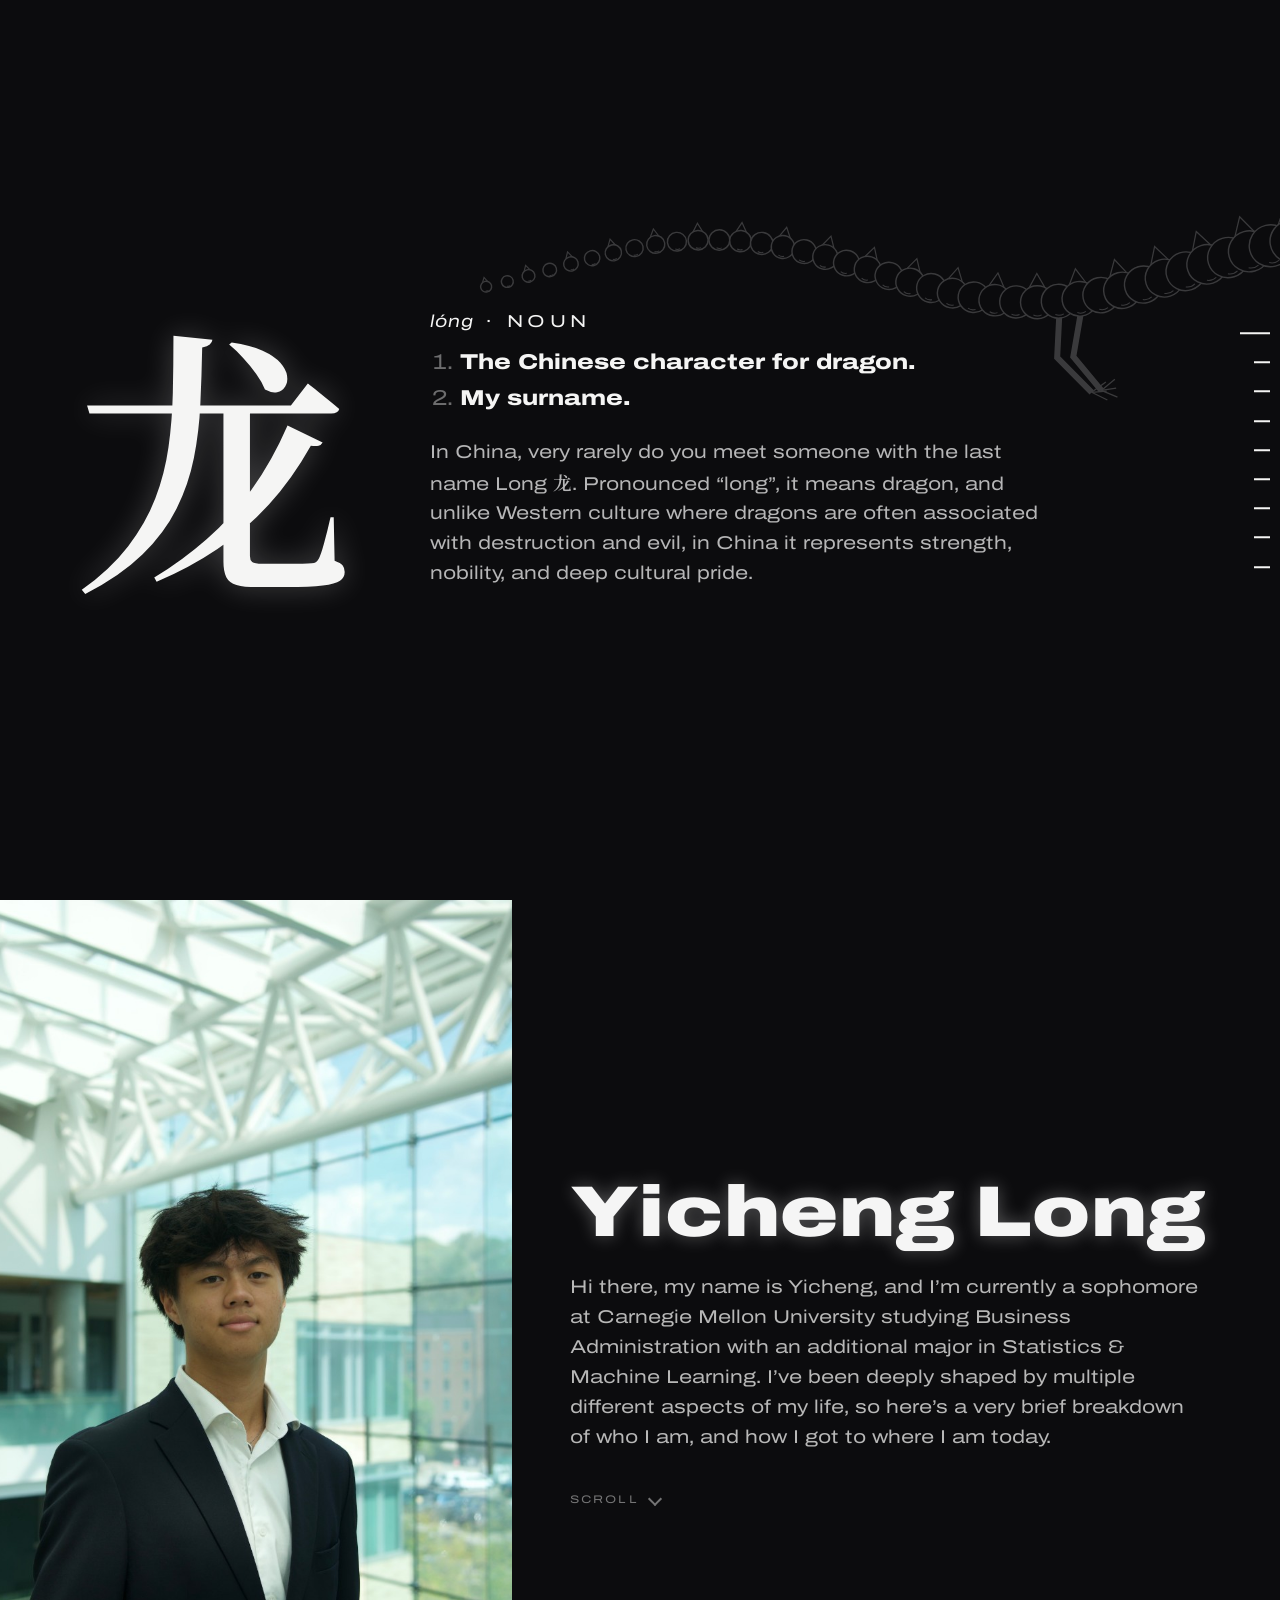
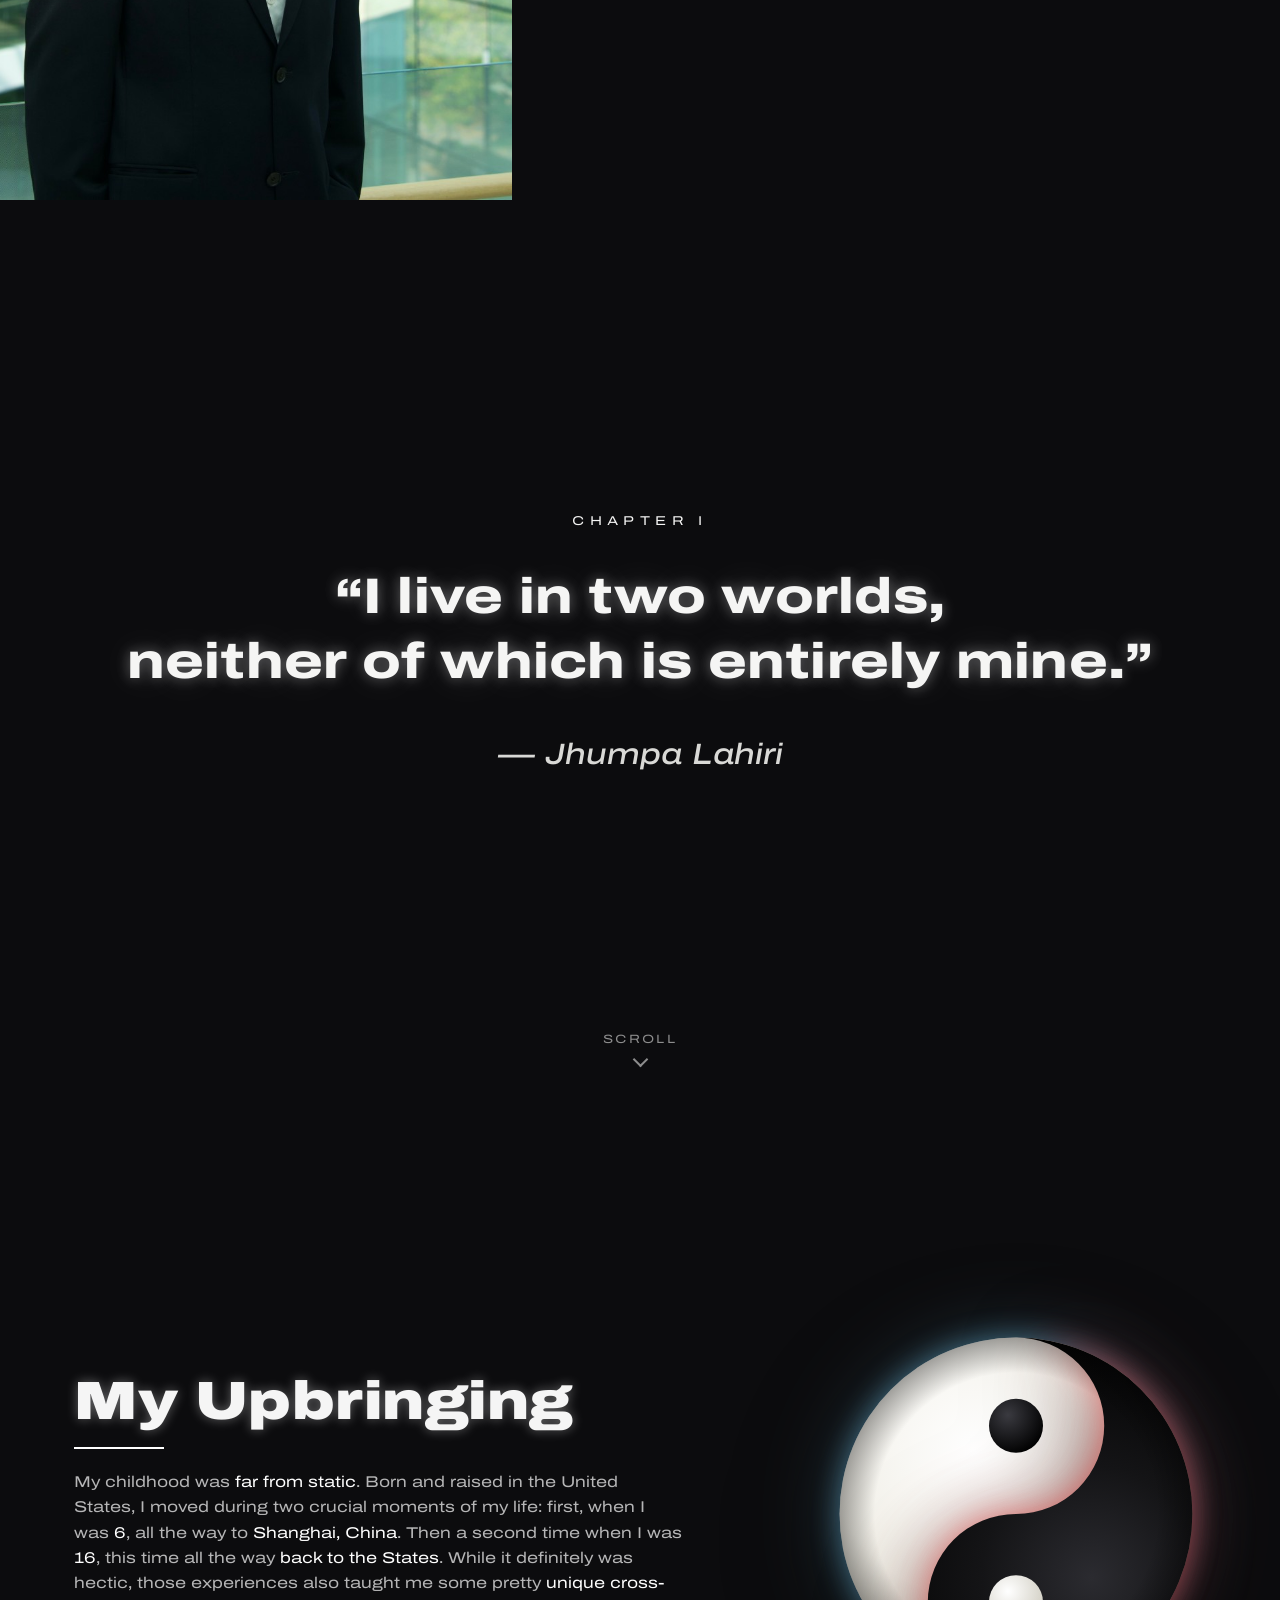
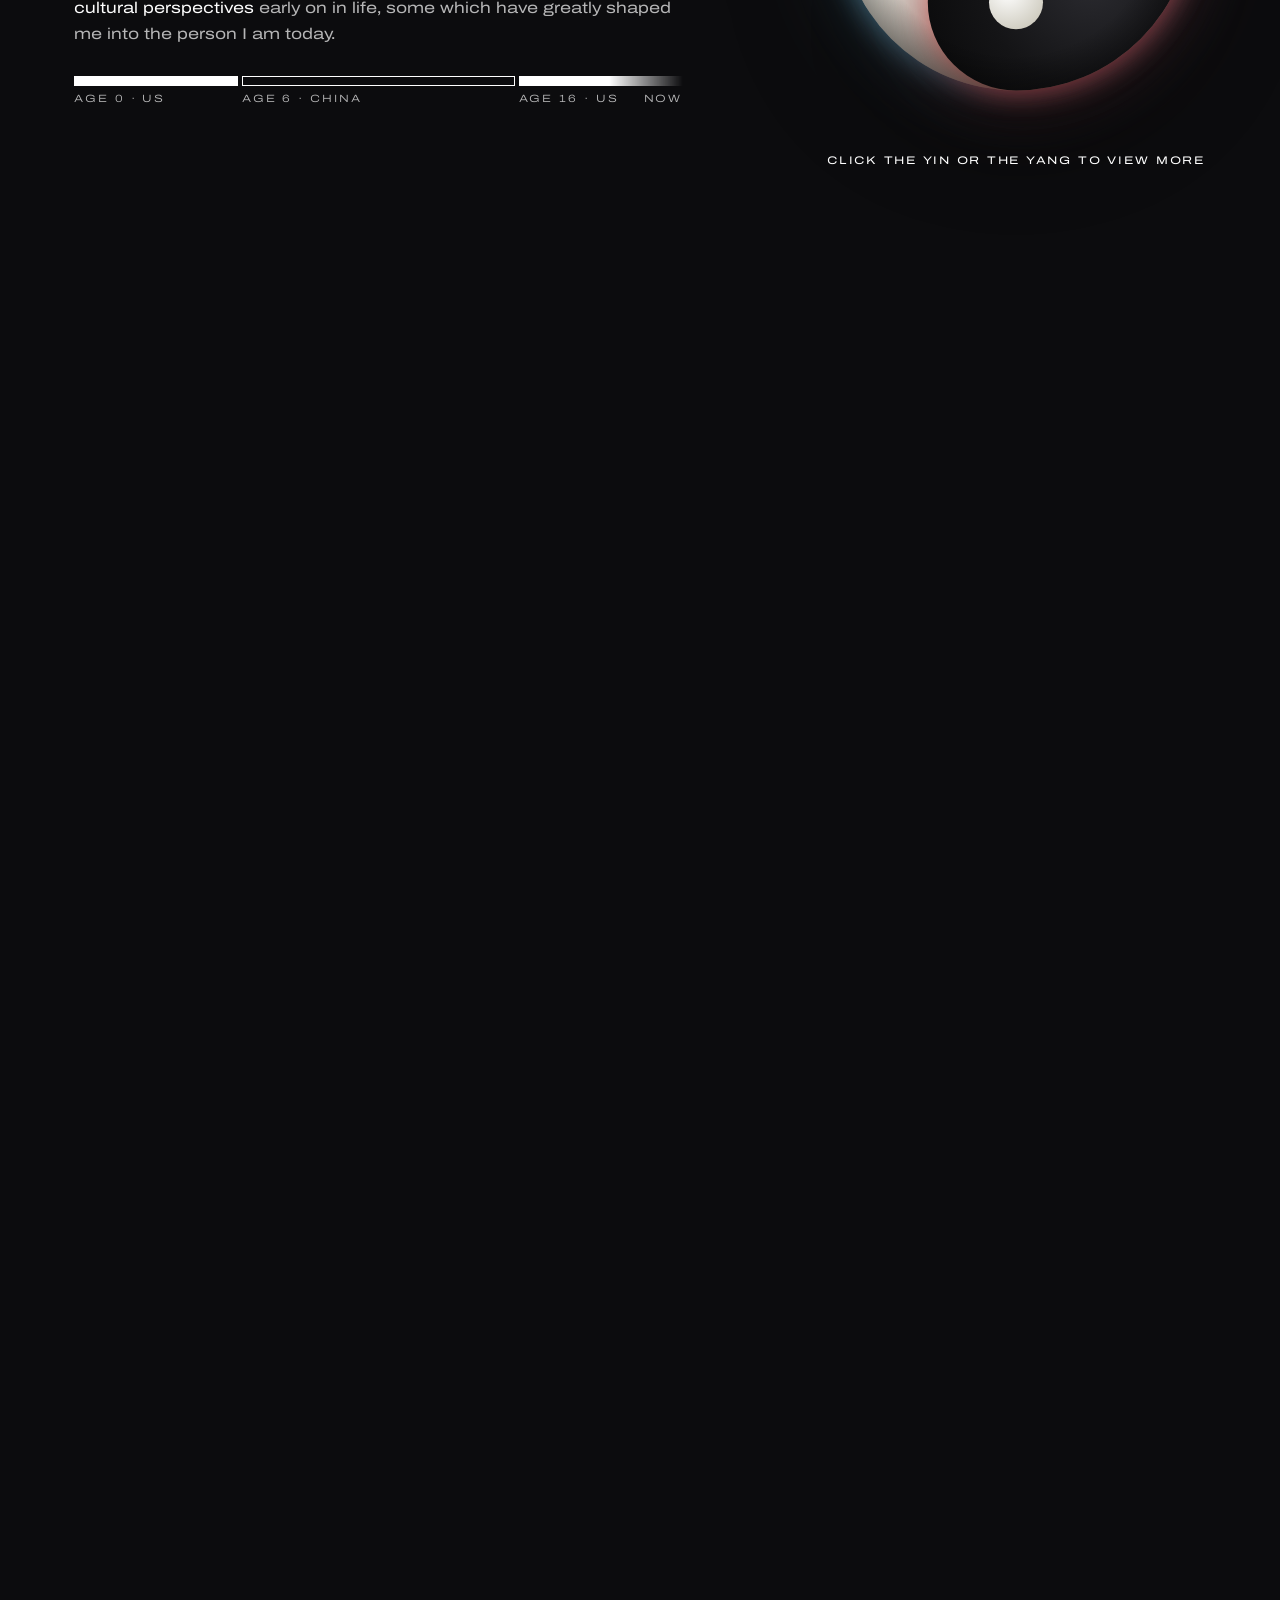
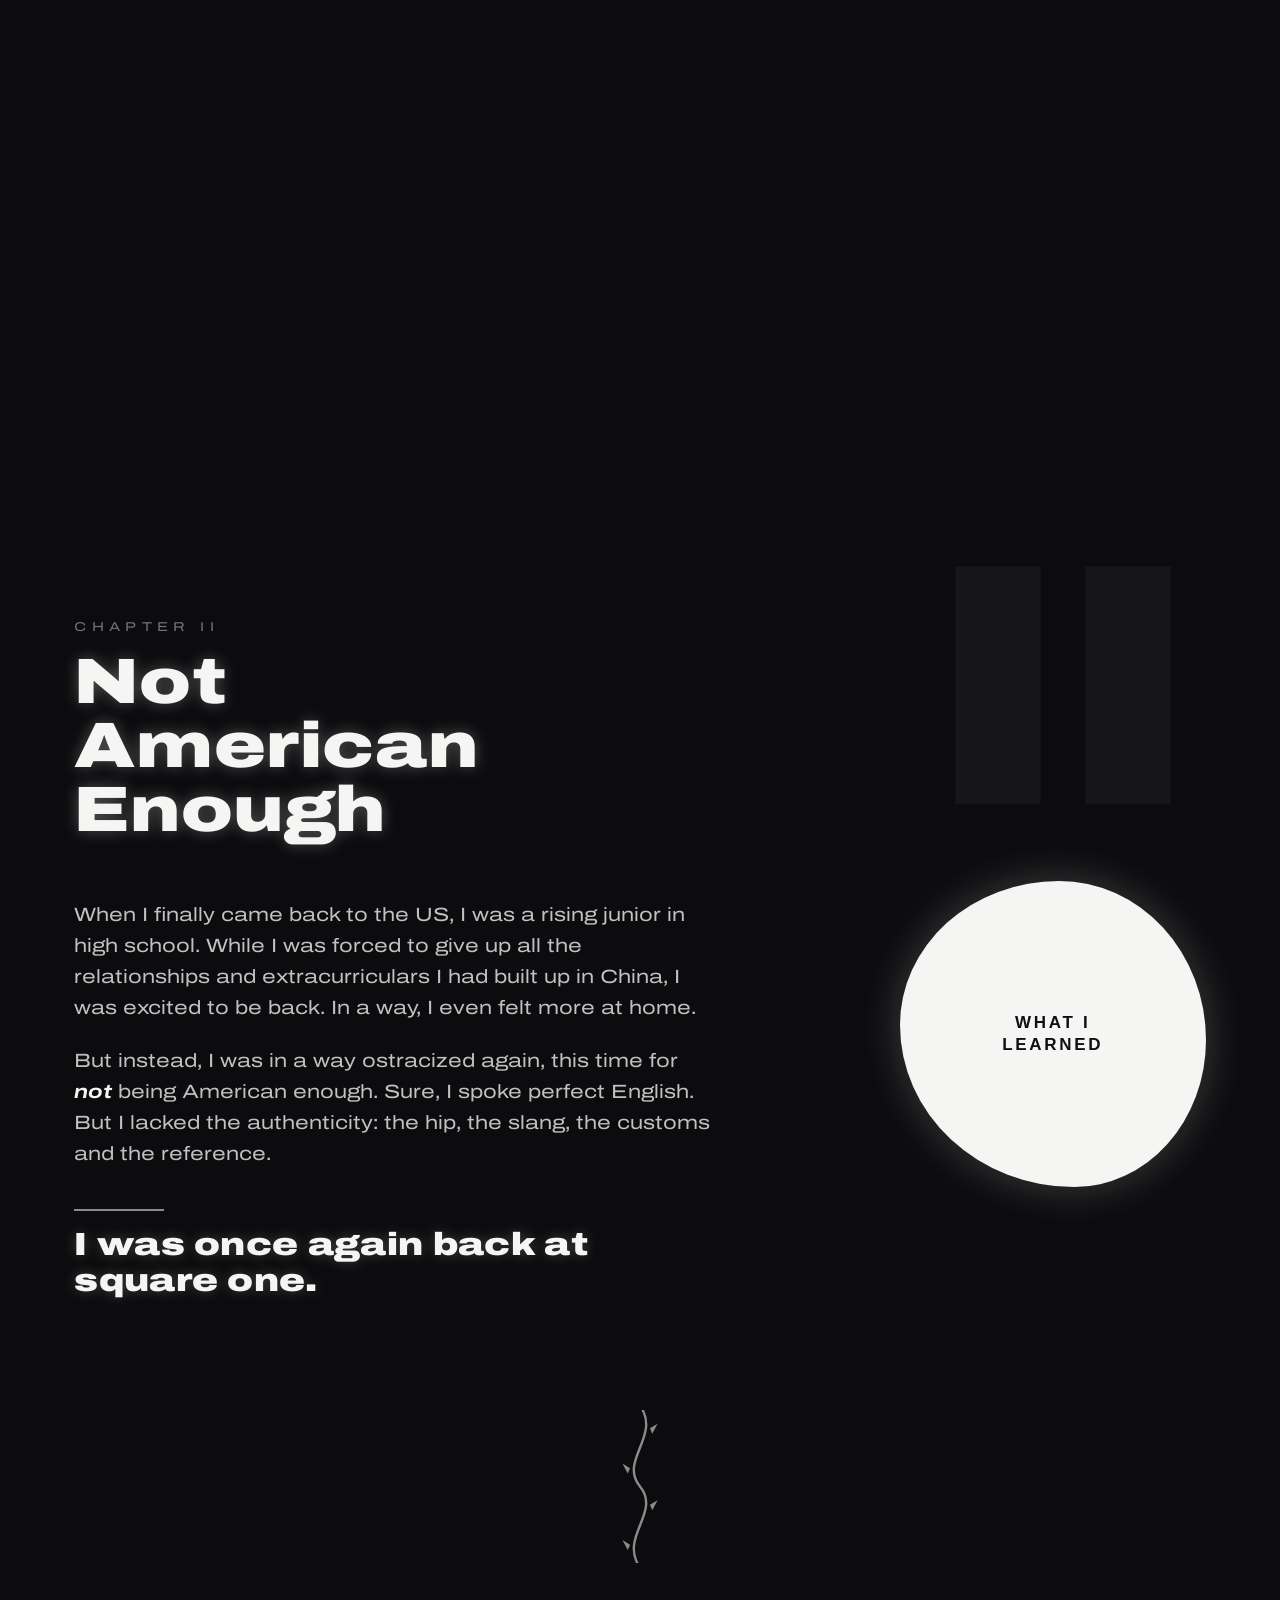
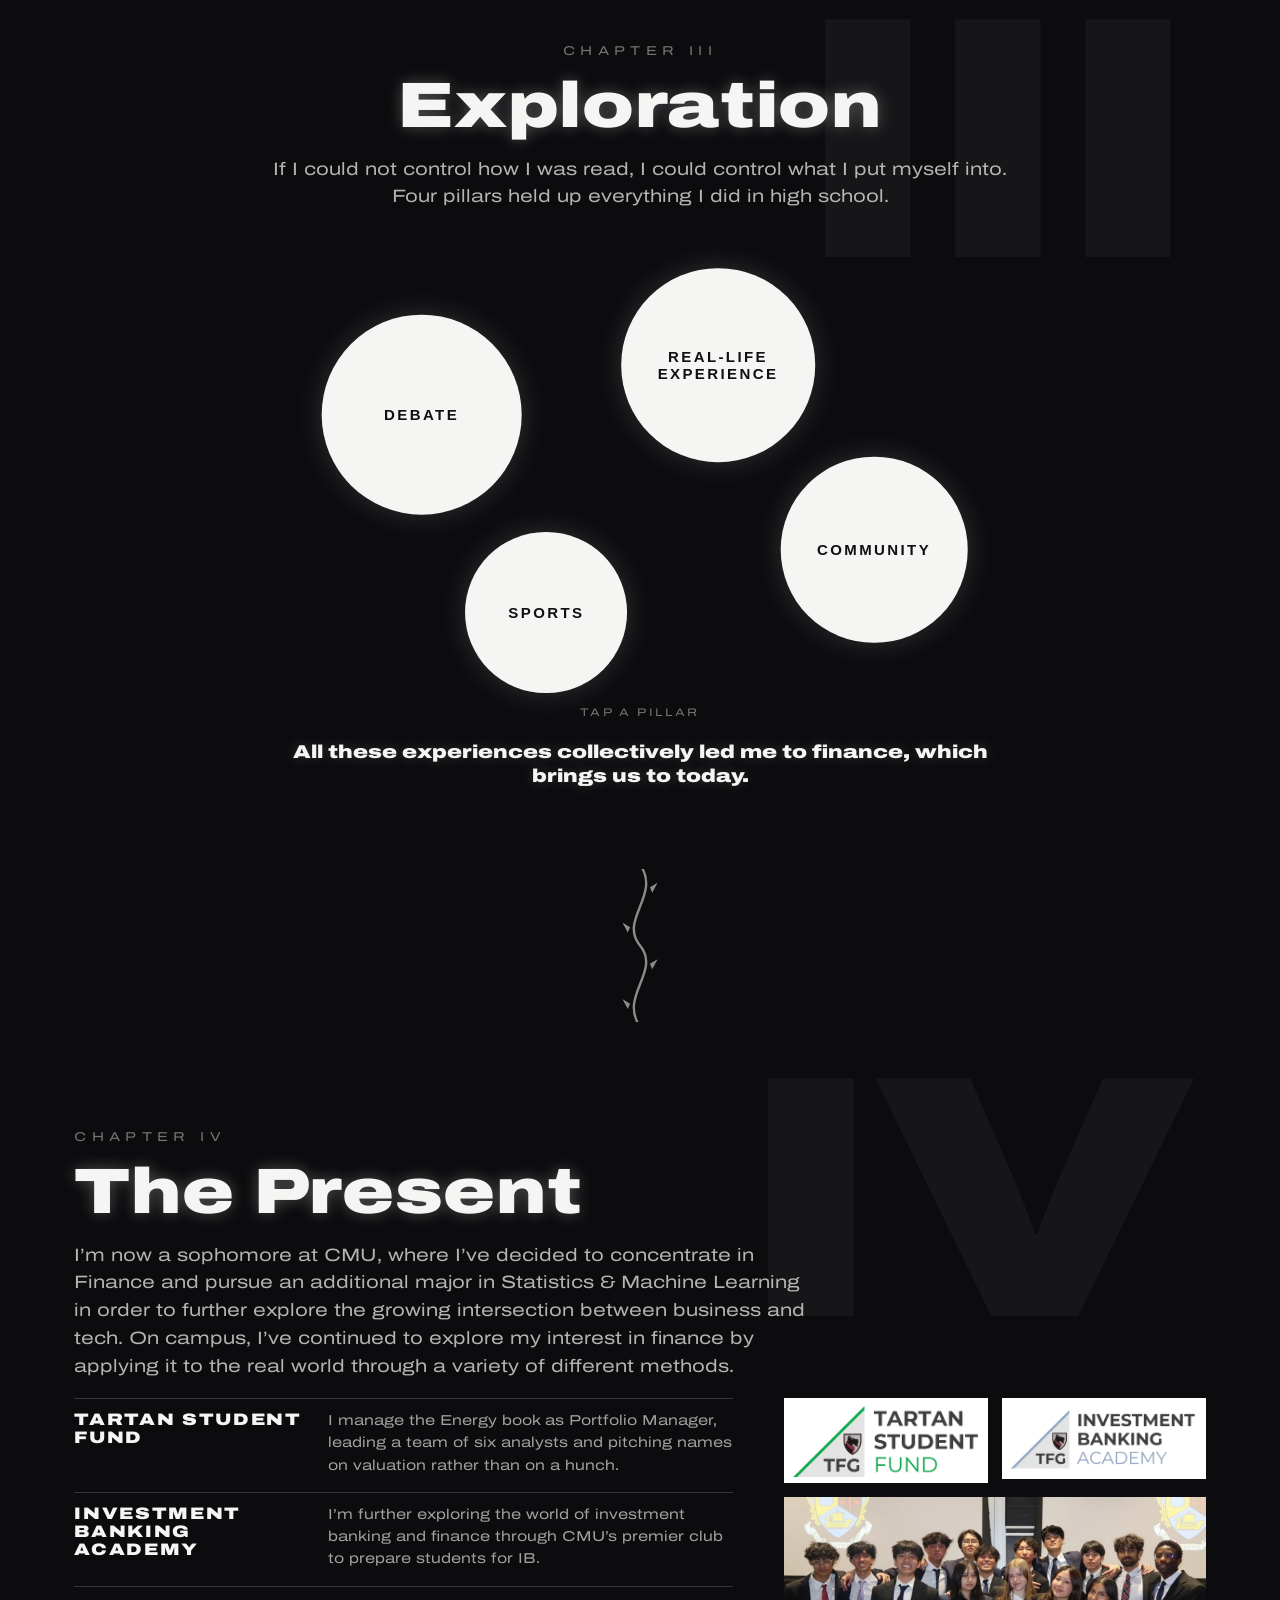
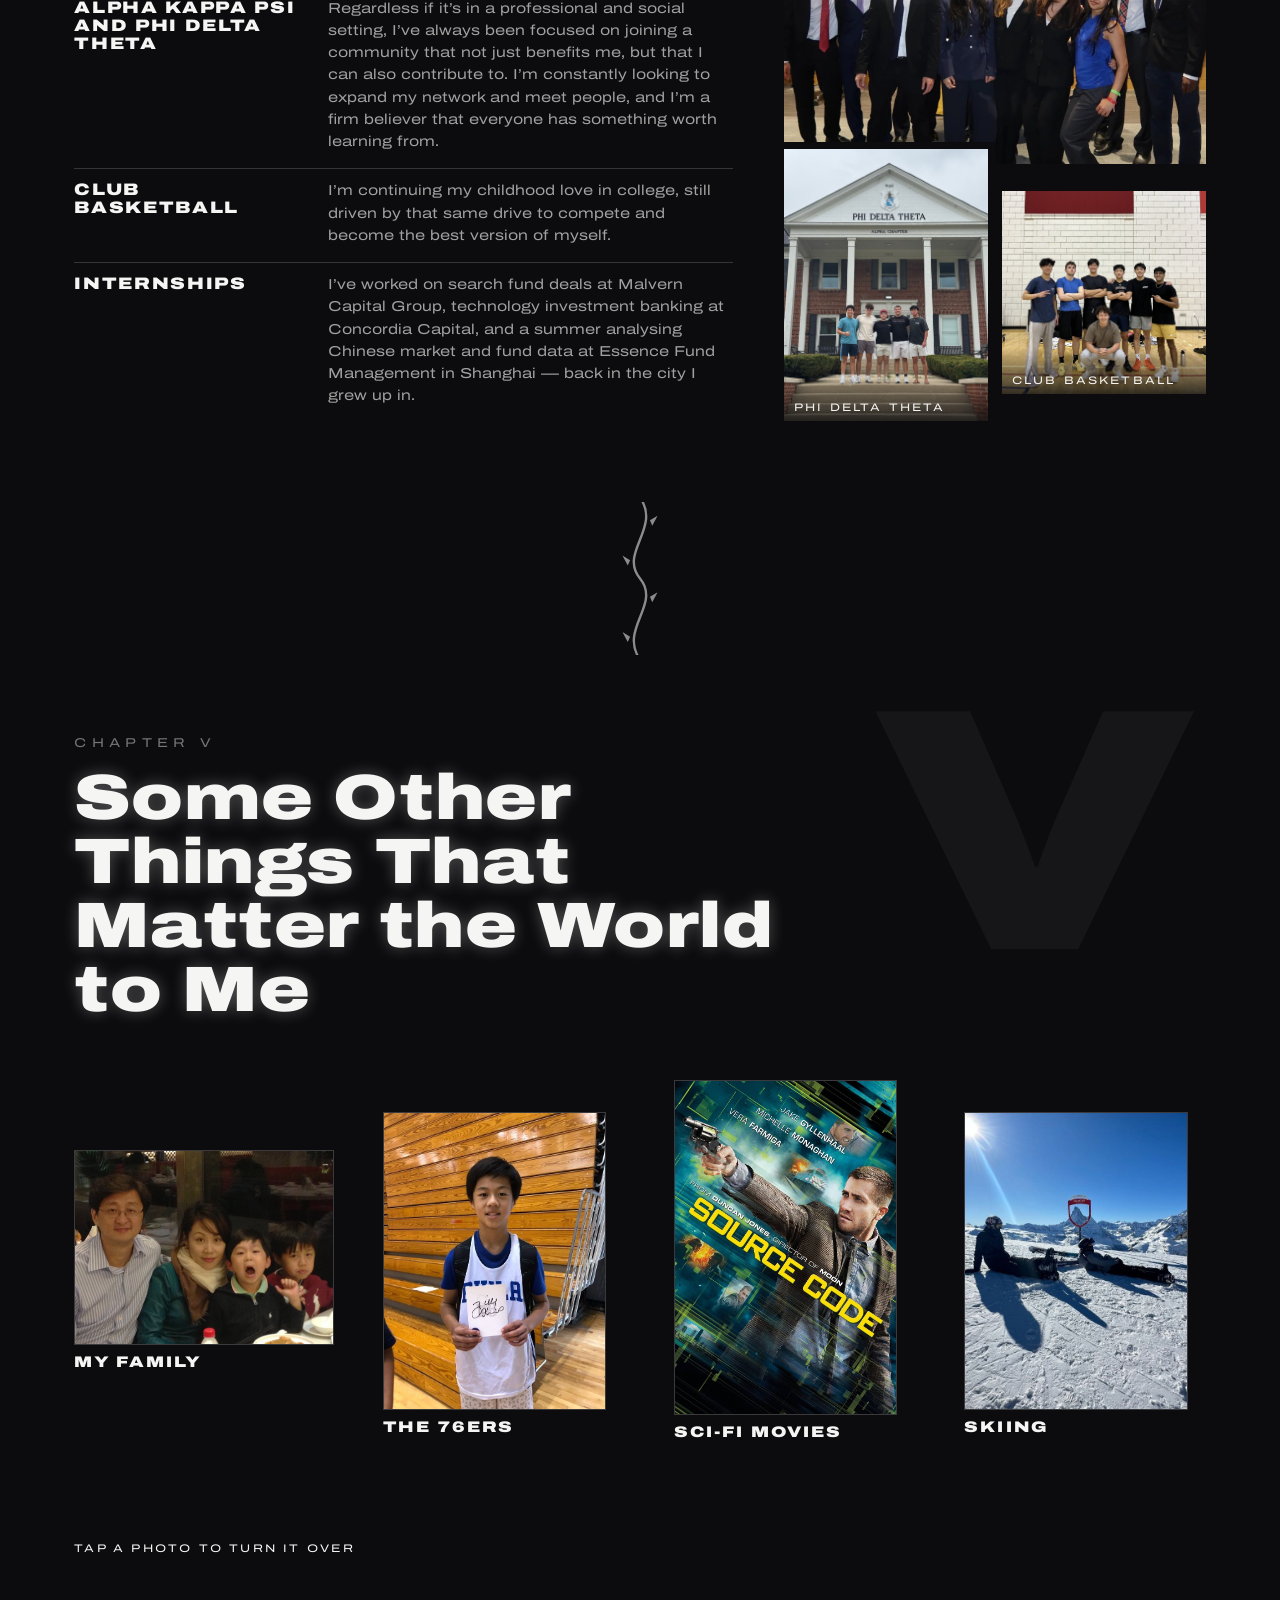
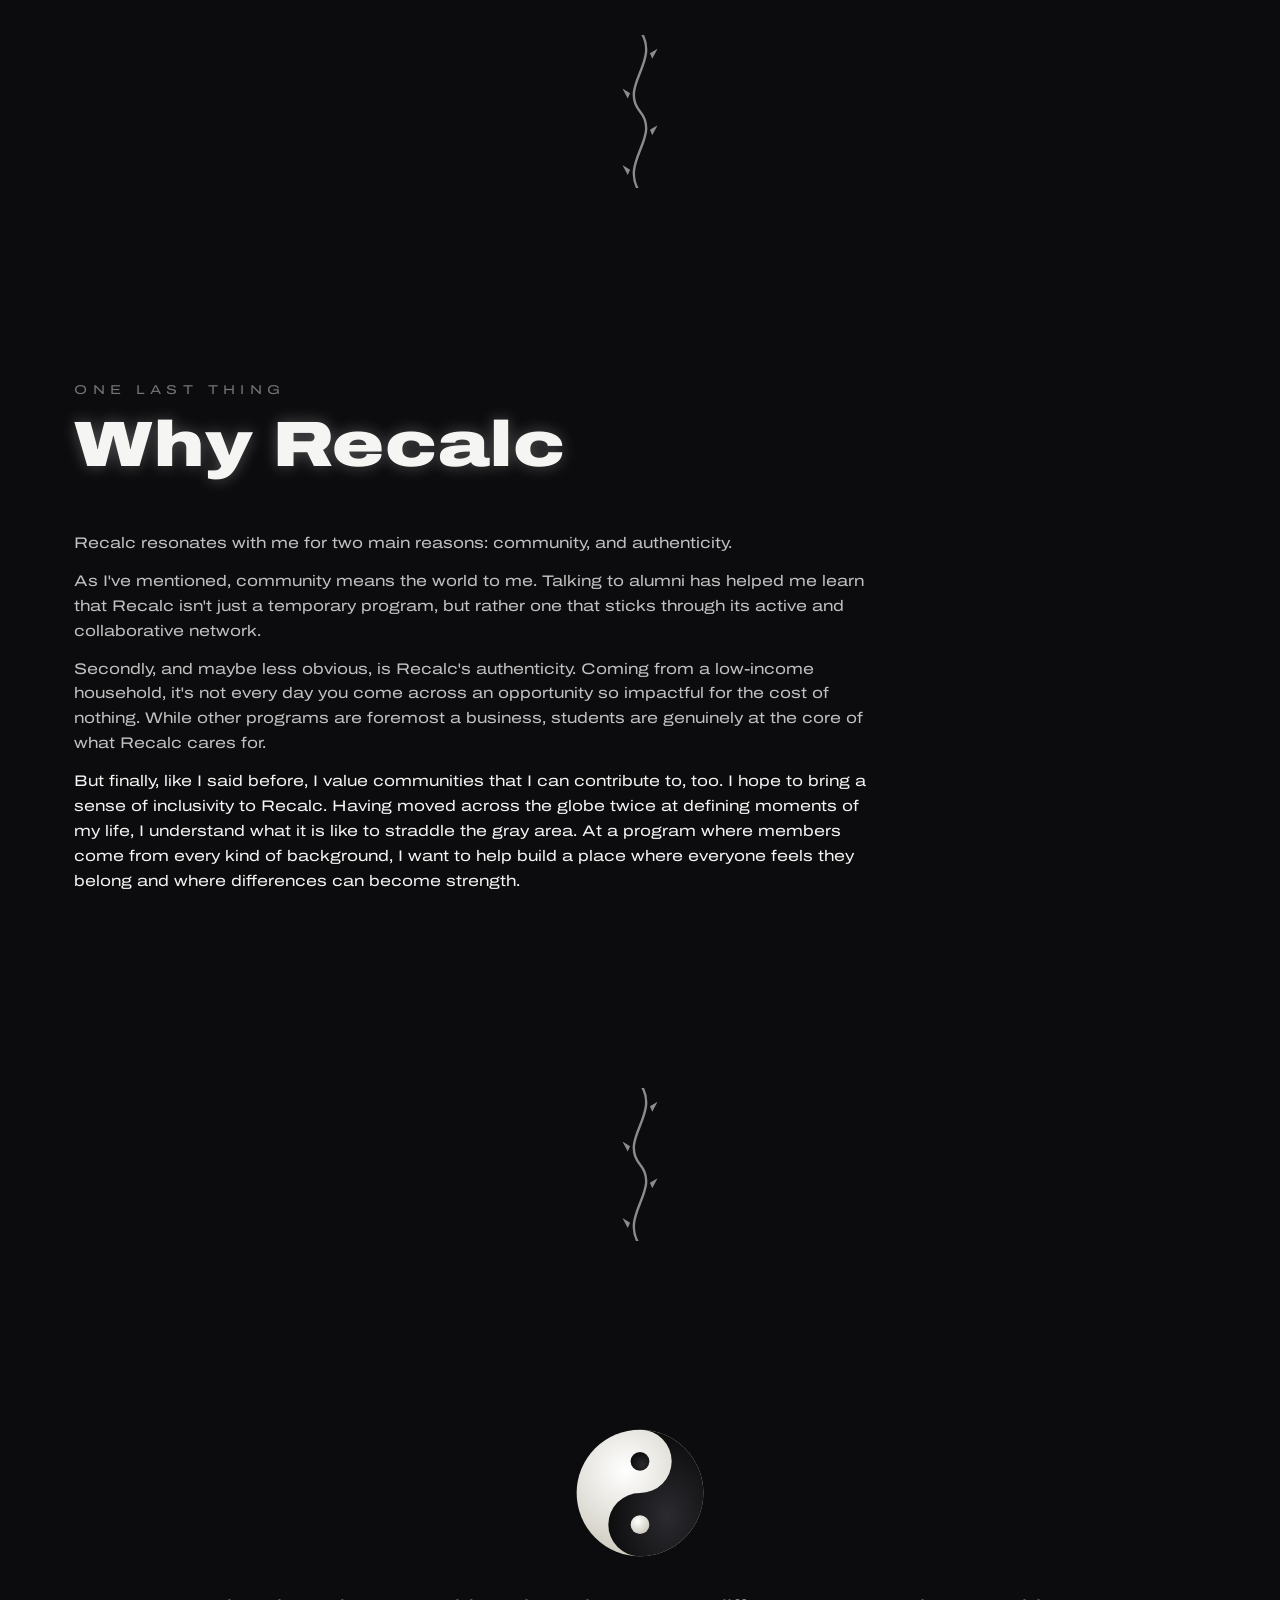
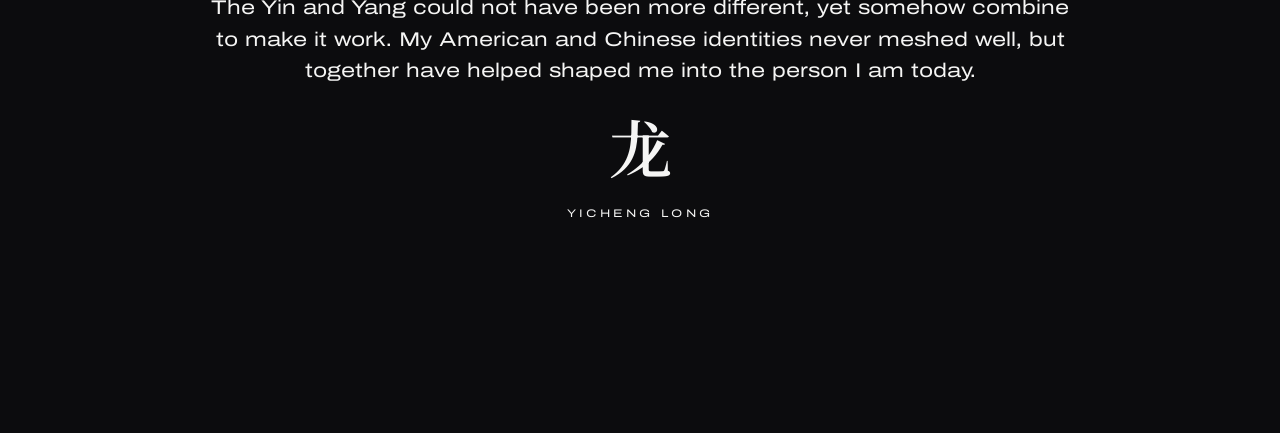
==== index.html @ 8f570133 "Photos for the US and China pages and What I learned Co-Authored-By: Claude Sonnet 5 <noreply@anthro" ====
<!doctype html>
<html lang="en">
<head>
<meta charset="utf-8" />
<meta name="viewport" content="width=device-width, initial-scale=1" />
<script>document.documentElement.className += " js";</script>
<title>The Story of My Life</title>
<link rel="preconnect" href="https://fonts.googleapis.com" />
<link rel="preconnect" href="https://fonts.gstatic.com" crossorigin />
<link href="https://fonts.googleapis.com/css2?family=Archivo:ital,wdth,wght@0,62..125,100..900;1,62..125,100..900&display=swap" rel="stylesheet" />
<link href="https://fonts.googleapis.com/css2?family=Noto+Serif+SC:wght@600&display=swap&text=%E9%BE%99" rel="stylesheet" />
<link rel="stylesheet" href="chapters.css?v=e82ed6ca" />
<style>
  :root{
    --bg:#07070a;
    --light:#f2f0e8;
    --stage3:#0c0c0e;
    --dark:#0c0c0e;
    --lightglow:#7dd3fc;
    --darkglow:#ff3b3b;
  }
  *{ box-sizing:border-box; }
  html,body{ margin:0; padding:0; }
  body{
    background:#0c0c0e;
    min-height:100vh;
    font-family:"Archivo", "Arial Black", "Helvetica Neue", Arial, sans-serif;
    font-stretch:expanded;
    overflow-x:hidden;
  }

  /* ---- scroll-zoom hero ---- */
  .hero-scroll{
    position:relative;
    height:290vh; /* 100vh pinned + 40vh rest + 150vh of zoom */
  }
  .hero-sticky{
    position:sticky;
    top:0;
    height:100vh;
    overflow:hidden;
    perspective:1400px;
  }
  .zoom-layer{
    position:relative;
    width:100%;
    height:100%;
    will-change:transform;
    transform-style:preserve-3d;
    backface-visibility:hidden;
  }


  /* ---- pop-in animation ---- */
  @keyframes appear{ from{ opacity:0; } to{ opacity:1; } }
  @keyframes pop{
    0%{ opacity:0; transform:scale(.4) translateY(34px); }
    60%{ opacity:1; transform:scale(1.1) translateY(-5px); }
    100%{ opacity:1; transform:none; }
  }
  .js .pop-scroll{ opacity:0; }
  .pop-scroll.in{ animation:pop .75s cubic-bezier(.2,1.4,.4,1) both; animation-delay:var(--d,0s); }

  /* ---- quote page (first page) ---- */
  .quote-page{
    position:relative; min-height:100vh; min-height:100svh;
    color:#f5f5f4;
    display:flex; flex-direction:column; align-items:center; justify-content:center;
    padding:5rem 1.5rem 6rem; text-align:center;
  }
  .quote-page .chap-num{
    margin-bottom:clamp(1.4rem,4vh,2.6rem);
    color:#f5f5f4;
  }
  .quote-text{
    margin:0;
    font-weight:800; font-size:clamp(19px,3.9vw,68px); line-height:1.3; letter-spacing:.005em;
    text-shadow:0 0 14px rgba(255,255,255,.35), 0 0 42px rgba(255,255,255,.14);
  }
  .quote-author{
    margin:clamp(1.5rem,4vw,2.75rem) 0 0;
    font-style:italic; font-weight:500; font-size:clamp(16px,2.3vw,34px); color:#d9d9d6;
  }
  /* The quote sits on the second screen, so it waits for the reader instead of
   * playing while they are still looking at the opening. chapters.js adds .in
   * when the section scrolls into view. */
  .line{ display:block; text-wrap:balance; }
  .js .line{ opacity:0; }
  .quote-page.in .line{
    animation:appear 1.1s ease-out forwards;
    animation-delay:calc(.1s + var(--i) * .16s);
  }
  .quote-cue{
    position:absolute; left:0; right:0; bottom:2.2rem;
    display:flex; flex-direction:column; align-items:center; gap:.5rem;
    font-size:12px; letter-spacing:.2em; text-transform:uppercase; color:#8d8d8d;
  }
  .js .quote-cue{ opacity:0; }
  .quote-page.in .quote-cue{
    animation:appear 1.1s ease-out forwards; animation-delay:calc(.1s + var(--i) * .16s);
  }
  .quote-cue::after{
    content:""; width:9px; height:9px; border-right:2px solid #8d8d8d; border-bottom:2px solid #8d8d8d;
    transform:rotate(45deg); animation:cue-bob 1.6s ease-in-out infinite; animation-delay:1.2s;
  }
  @keyframes cue-bob{ 0%,100%{ transform:translateY(0) rotate(45deg); } 50%{ transform:translateY(6px) rotate(45deg); } }
  @media (prefers-reduced-motion: reduce){
    .line, .quote-cue, .pop-scroll{ opacity:1; animation:none !important; }
    .quote-cue::after{ animation:none; }
  }

  /* ---- foreground content ---- */
  .page{
    position:relative; z-index:1; height:100%;
    /* One row, vertically centred: the writing on the left, the wheel on the
     * right. It used to stack the title and copy above a centred wheel, which
     * left the whole top-right of the screen empty. --gutter is chapters.css's,
     * so these edges match every chapter below. */
    display:grid;
    grid-template-columns:minmax(0,1fr) minmax(0,auto);
    column-gap:clamp(1.6rem,5vw,6rem);
    align-items:center;
    padding:clamp(1rem,3vh,2.2rem) var(--gutter);
    text-align:left;
  }
  .page-head{ margin:0; max-width:38rem; justify-self:start; }
  .hero-rule{
    width:clamp(48px,7vw,104px); height:2px; margin:clamp(.8rem,2vh,1.3rem) 0 0;
    background:#fff; opacity:.55;
  }
  .hero-intro{
    margin:clamp(.9rem,2.2vh,1.5rem) 0 0;
    max-width:100%;
    font-size:clamp(12.5px,min(1.22vw,2.15vh),20px);
    line-height:1.62;
    font-weight:400;
    /* Colour, not opacity: an opacity on the paragraph makes a group its
     * children cannot exceed, so the bold could never read brighter than the
     * body text around it. */
    color:rgba(255,255,255,.7);
    opacity:1;
  }
  /* Key phrases are picked out without bold or underline: they simply brighten to white,
   * one after another, once the paragraph has landed. */
  .hero-intro strong{ font-weight:400; color:rgba(255,255,255,.7); }
  .hero-intro.in strong{ animation:mark-in .9s ease-out both; }
  .hero-intro.in strong:nth-of-type(1){ animation-delay:.55s; }
  .hero-intro.in strong:nth-of-type(2){ animation-delay:.71s; }
  .hero-intro.in strong:nth-of-type(3){ animation-delay:.87s; }
  .hero-intro.in strong:nth-of-type(4){ animation-delay:1.03s; }
  .hero-intro.in strong:nth-of-type(5){ animation-delay:1.19s; }
  .hero-intro.in strong:nth-of-type(6){ animation-delay:1.35s; }
  @keyframes mark-in{
    from{ color:rgba(255,255,255,.7); }
    to{ color:#fff; }
  }
  h1, .title{
    margin:0;
    font-weight:900;
    font-size:clamp(28px,4.2vw,64px);
    line-height:1;
    letter-spacing:0.01em;
    color:#f5f5f5;
    text-shadow:0 0 12px rgba(255,255,255,.35);
  }
  /* The wheel as a timeline: a filled bar is the light half (the US), a hollow one the dark half
   * (China). Widths are the years - 0-6, 6-16, 16-now. */
  .lifeline{ display:flex; gap:4px; margin:clamp(1.4rem,3.4vh,2.3rem) 0 0; }
  .lifeline .lf{ position:relative; min-width:0; padding-bottom:2.4rem; }
  .lifeline .bar{ display:block; height:10px; border:1px solid #fff; transform-origin:0 50%; }
  .lifeline .bar.us{ background:#fff; }
  .lifeline .bar.now{ -webkit-mask-image:linear-gradient(90deg,#000 55%,transparent); mask-image:linear-gradient(90deg,#000 55%,transparent); }
  .lifeline .tag{
    position:absolute; left:0; top:1.05rem; white-space:nowrap;
    font-size:clamp(9.5px,.82vw,12px); font-weight:300; letter-spacing:.18em; text-transform:uppercase; color:rgba(255,255,255,.72);
  }
  .lifeline .tag.end{ left:auto; right:0; }
  .lifeline.pop-scroll.in{ animation:fade-in .6s ease-out both; animation-delay:var(--d,0s); }
  .lifeline.in .bar{ animation:bar-grow .9s cubic-bezier(.2,.7,.2,1) both; animation-delay:calc(.5s + var(--k) * .28s); }
  .lifeline.in .tag{ animation:fade-in .7s ease-out both; animation-delay:calc(.75s + var(--k) * .28s); }
  @keyframes bar-grow{ from{ transform:scaleX(0); } to{ transform:none; } }
  @keyframes fade-in{ from{ opacity:0; } to{ opacity:1; } }
  .stage-grid{ display:grid; place-items:center; min-height:0; margin:0; justify-self:end; }
  .center-col{ align-self:center; display:flex; flex-direction:column; align-items:center; gap:3.8rem; text-align:center; }
  .click-hint{
    margin:0; font-size:11px; letter-spacing:.16em; text-transform:uppercase; color:#fff; opacity:.6;
  }
  .yy{ position:relative; }
  .yy svg{ display:block; overflow:visible; animation:spin 22s linear infinite; width:clamp(200px,min(40vh,78vw),400px); height:clamp(200px,min(40vh,78vw),400px); }
  .half{ cursor:pointer; transition:filter .35s ease; transform-box:fill-box; transform-origin:center; outline:none; -webkit-tap-highlight-color:transparent; }
  .half:focus, .half:focus-visible{ outline:none; }
  .yy svg, .yy svg *{ outline:none; }
  .light{ filter:drop-shadow(0 0 8px #7dd3fc70) drop-shadow(0 0 20px #7dd3fc35) drop-shadow(var(--shx,0px) var(--shy,14px) 24px rgba(0,0,0,0.55)); }
  .dark{ filter:drop-shadow(0 0 8px #ff3b3b70) drop-shadow(0 0 20px #ff3b3b35) drop-shadow(var(--shx,0px) var(--shy,14px) 24px rgba(0,0,0,0.6)); }
  .half:hover{ filter:drop-shadow(0 0 14px currentColor) drop-shadow(0 0 34px currentColor) drop-shadow(var(--shx,0px) var(--shy,14px) 24px rgba(0,0,0,0.6)); }
  .caption{
    position:absolute; left:50%; top:100%; transform:translate(-50%,1.15rem); /* below the wheel, clear of it and its glow */
    white-space:nowrap; pointer-events:none; z-index:2;
    font-size:15px;
    letter-spacing:0.08em;
    text-transform:uppercase;
    color:#fff;
    font-weight:400;
    text-shadow:0 0 10px rgba(255,255,255,.4);
    opacity:0;
    transition:opacity .25s ease;
  }
  .caption.show{ opacity:1; }
  .caption.stage1, .caption.stage2{ color:#fff; }
  @keyframes spin{ to{ transform:rotate(360deg); } }
  @media (prefers-reduced-motion: reduce){
    .yy svg{ animation:none; }
    .hero-intro.in strong{ animation:none; color:#fff; }
    .lifeline.in .bar, .lifeline.in .tag{ animation:none; }
  }


  @media (max-width:900px){
    .page{
      grid-template-columns:1fr;
      grid-template-rows:auto minmax(0,1fr);
      row-gap:clamp(1.2rem,4vh,2.4rem);
      align-items:start;
      padding:clamp(2rem,6vh,3.5rem) 1.4rem clamp(1rem,3vh,2rem);
    }
    .page-head{ max-width:none; }
    .stage-grid{ align-self:center; }
    .hero-intro{ font-size:15px; line-height:1.55; max-width:none; }
  }

  /* ---- stage 1 page (revealed after the zoom) ---- */
  .stage3-section{
    position:relative;
    z-index:1;
    min-height:100vh;
    background:var(--stage3);
    display:flex;
    flex-direction:column;
    align-items:center;
    justify-content:center;
    gap:1.25rem;
    text-align:center;
    padding:4rem 1.5rem;
  }
  .stage3-section h2{
    margin:0;
    font-weight:900;
    font-size:clamp(24px,4.5vw,42px);
    letter-spacing:0.06em;
    text-transform:uppercase;
    color:#f5f5f4;
    text-shadow:
      0 0 10px rgba(255,255,255,0.45),
      0 0 26px rgba(255,255,255,0.25),
      0 0 52px rgba(255,255,255,0.15);
  }
  .stage3-section p{
    margin:0;
    max-width:36rem;
    font-size:16px;
    line-height:1.6;
    color:#c9c6d1;
  }

  /* phones: keep the hint clear of the chapter rail, and the life-line's labels apart */
  @media (max-width:900px){
    .page{ padding-bottom:4.6rem; }
    .yy svg{ width:clamp(140px,23vh,300px); height:clamp(140px,23vh,300px); }
    .center-col{ gap:3.1rem; }
  }
  @media (max-width:560px){
    .lifeline .lf{ padding-bottom:3.4rem; }
    .lifeline .tag.end{ top:2.25rem; }
    .lifeline .tag{ letter-spacing:.1em; }
  }
</style>
</head>
<body>

  <canvas id="dragonCanvas" class="dragon-canvas" aria-hidden="true"></canvas>

  <svg class="dg-sprite" aria-hidden="true" focusable="false">
    <!-- A stretch of the dragon's back, cut off at both ends: between chapters
         you see another length of the same animal passing behind the page. -->
    <symbol id="dg-segment" viewBox="0 0 60 200">
      <path class="dg-body" d="M30,-6 C58,34 2,66 30,100 C58,134 2,166 30,206"/>
      <path class="dg-fin" d="M43,24 L53,18 L46,31 Z
                              M17,76 L7,70 L14,83 Z
                              M43,124 L53,118 L46,131 Z
                              M17,176 L7,170 L14,183 Z"/>
    </symbol>

  </svg>


  <section class="glyph-page" id="name">

    <div class="glyph-wrap">
      <span class="glyph" lang="zh-Hans">&#40857;</span>
    </div>

    <div class="glyph-def">
      <p class="glyph-pron"><em>l&oacute;ng</em> &middot; noun</p>
      <ol class="glyph-senses">
        <li>The Chinese character for dragon.</li>
        <li>My surname.</li>
      </ol>
      <p class="glyph-note">In China, very rarely do you meet someone with the last name Long
      <span class="zh" lang="zh-Hans">&#40857;</span>. Pronounced &ldquo;long&rdquo;, it means
      dragon, and unlike Western culture where dragons are often associated with destruction
      and evil, in China it represents strength, nobility, and deep cultural pride.</p>
    </div>
  </section>

  <section class="intro" id="intro">
    <figure class="intro-photo">
      <img src="images/yicheng.jpg" alt="Yicheng Long, standing in the atrium at Carnegie Mellon" />
    </figure>

    <div class="intro-text">
      <h1 class="intro-name">Yicheng Long</h1>
      <p class="intro-bio">Hi there, my name is Yicheng, and I&rsquo;m currently a sophomore at Carnegie Mellon University studying Business Administration with an additional major in Statistics &amp; Machine Learning. I&rsquo;ve been deeply shaped by multiple different aspects of my life, so here&rsquo;s a very brief breakdown of who I am, and how I got to where I am today.</p>
      <div class="intro-cue" aria-hidden="true">Scroll</div>
    </div>
  </section>

  <section class="quote-page" id="quote">
    <span class="chap-num line" style="--i:0">Chapter I</span>
    <blockquote style="margin:0">
      <p class="quote-text"><span class="line" style="--i:1">“I live in two worlds,</span><span class="line" style="--i:2">neither of which is entirely mine.”</span></p>
      <footer class="quote-author"><span class="line" style="--i:3">— Jhumpa Lahiri</span></footer>
    </blockquote>
    <div class="quote-cue" style="--i:4" aria-hidden="true">Scroll</div>
  </section>


  <div class="hero-scroll" id="heroScroll">
    <div class="hero-sticky">
      <div class="zoom-layer" id="zoomLayer">
        <div class="page">
          <header class="page-head">
            <h1 id="heroTitle" class="pop-scroll">My Upbringing</h1>
            <div class="hero-rule pop-scroll" style="--d:.08s" aria-hidden="true"></div>
            <p class="hero-intro pop-scroll" style="--d:.16s">My childhood was <strong>far from static</strong>. Born and raised in the United States, I moved during two crucial moments of my life: first, when I was <strong>6</strong>, all the way to <strong>Shanghai, China</strong>. Then a second time when I was <strong>16</strong>, this time all the way <strong>back to the States</strong>. While it definitely was hectic, those experiences also taught me some pretty <strong>unique cross-cultural perspectives</strong> early on in life, some which have greatly shaped me into the person I am today.</p>
            <div class="lifeline pop-scroll" style="--d:.3s" role="img" aria-label="Ages 0 to 6 in the US, 6 to 16 in China, 16 to now in the US">
              <div class="lf" style="flex:6;--k:0"><i class="bar us"></i><span class="tag">Age 0 &middot; US</span></div>
              <div class="lf" style="flex:10;--k:1"><i class="bar cn"></i><span class="tag">Age 6 &middot; China</span></div>
              <div class="lf" style="flex:6;--k:2"><i class="bar us now"></i><span class="tag">Age 16 &middot; US</span><span class="tag end">now</span></div>
            </div>
          </header>

          <div class="stage-grid">
          <div class="center-col">

          <div class="yy pop-scroll" style="--d:.15s">
            <svg viewBox="0 0 200 200" width="280" height="280" role="group" aria-label="Yin yang, stages of life">
              <defs>
                <radialGradient id="lightGrad" cx="38%" cy="32%" r="75%">
                  <stop offset="0%" stop-color="#ffffff"></stop>
                  <stop offset="55%" stop-color="#f2f0e8"></stop>
                  <stop offset="100%" stop-color="#b9b6a8"></stop>
                </radialGradient>
                <radialGradient id="darkGrad" cx="62%" cy="68%" r="80%">
                  <stop offset="0%" stop-color="#2b2b30"></stop>
                  <stop offset="45%" stop-color="#141416"></stop>
                  <stop offset="100%" stop-color="#020202"></stop>
                </radialGradient>
                <radialGradient id="lightDot" cx="35%" cy="30%" r="75%">
                  <stop offset="0%" stop-color="#ffffff"></stop>
                  <stop offset="100%" stop-color="#cfccc0"></stop>
                </radialGradient>
                <radialGradient id="darkDot" cx="35%" cy="30%" r="75%">
                  <stop offset="0%" stop-color="#3a3a40"></stop>
                  <stop offset="100%" stop-color="#000000"></stop>
                </radialGradient>
                <radialGradient id="rim" cx="50%" cy="50%" r="50%">
                  <stop offset="80%" stop-color="#000000" stop-opacity="0"></stop>
                  <stop offset="100%" stop-color="#000000" stop-opacity="0.35"></stop>
                </radialGradient>
              </defs>

              <circle id="lightHalf" class="half light" cx="100" cy="100" r="98" fill="url(#lightGrad)" style="color:#7dd3fc" role="button" tabindex="0" aria-label="Stage 1: the US"></circle>
              <path id="darkHalf" class="half dark" d="M100,2 A98,98 0 0,1 100,198 A49,49 0 0,1 100,100 A49,49 0 0,0 100,2 Z" fill="url(#darkGrad)" style="color:#ff3b3b" role="button" tabindex="0" aria-label="Stage 2: china"></path>

              <circle id="darkDotEl" cx="100" cy="51" r="15" fill="url(#darkDot)" pointer-events="none"></circle>
              <circle id="lightDotEl" cx="100" cy="149" r="15" fill="url(#lightDot)" pointer-events="none"></circle>

              <circle cx="100" cy="100" r="98" fill="url(#rim)" pointer-events="none"></circle>
            </svg>
            <div class="caption" id="caption"></div>
          </div>
          <p class="click-hint pop-scroll" style="--d:.4s">Click the yin or the yang to view more</p>
          </div>
          </div>

        </div>
      </div>

    </div>
  </div>

  <nav class="rail" aria-label="Chapters">
    <a href="#name"><span class="rail-label">The Name</span><span class="tick"></span></a>
    <a href="#intro"><span class="rail-label">Yicheng Long</span><span class="tick"></span></a>
    <a href="#quote"><span class="rail-label">I &middot; Two Worlds</span><span class="tick"></span></a>
    <a href="#heroScroll"><span class="rail-label">My Upbringing</span><span class="tick"></span></a>
    <a href="#ch2"><span class="rail-label">II &middot; Not American Enough</span><span class="tick"></span></a>
    <a href="#ch3"><span class="rail-label">III &middot; Exploration</span><span class="tick"></span></a>
    <a href="#ch4"><span class="rail-label">IV &middot; The Present</span><span class="tick"></span></a>
    <a href="#ch5"><span class="rail-label">V &middot; What Matters</span><span class="tick"></span></a>
    <a href="#why"><span class="rail-label">Why Recalc</span><span class="tick"></span></a>
  </nav>

  <section class="chap chap-prose" id="ch2">
    <p class="chap-ghost" aria-hidden="true">II</p>

    <header class="chap-head rise">
      <span class="chap-num">Chapter II</span>
      <h2 class="chap-title">Not American Enough</h2>
    </header>

    <div class="prose-row">
      <div class="prose rise" style="--d:.14s">
        <p>When I finally came back to the US, I was a rising junior in high school. While I
        was forced to give up all the relationships and extracurriculars I had built up in
        China, I was excited to be back. In a way, I even felt more at home.</p>
        <p>But instead, I was in a way ostracized again, this time for <em>not</em> being
        American enough. Sure, I spoke perfect English. But I lacked the authenticity: the
        hip, the slang, the customs and the reference.</p>
      </div>

      <button class="orb learn-orb rise" style="--d:.3s" type="button" data-panel="p-learned"
              aria-haspopup="dialog" aria-label="What I learned">
        <span class="orb-face"><span class="orb-label">What I<br>learned</span></span>
      </button>
    </div>

    <p class="prose-coda rise" style="--d:.4s">I was once again back at square one.</p>

    <div class="panel" id="p-learned" role="dialog" aria-modal="true" aria-labelledby="t-learned" hidden>
      <div class="panel-sheet">
        <button class="panel-close" type="button" aria-label="Close">&times;</button>
        <div class="panel-body panel-body-wide">
          <span class="panel-kicker">Chapter II</span>
          <h3 class="panel-title" id="t-learned">What I learned</h3>
          <div class="panel-text">
            <p>I realized that while I would forever be the paradoxical outsider, what I could
            do was focus on the things I did have control over: my character, the only thing
            that truly defined me.</p>
            <p>Rather than pitying myself, I worked to better myself, seizing every single
            opportunity my new school threw at me. And in shifting my perspective, I realized
            that even the cross-cultural perspective my past allowed me to bring to the
            table &mdash; something I previously wasn&rsquo;t even aware I had &mdash; was in
            fact a good thing.</p>
          </div>
          <div class="panel-photos panel-photos-one">
            <figure class="pp pp-tall"><img src="images/learned-grad.jpg" alt="Yicheng in a maroon graduation gown with his younger brother and his mother at the Lower Merion graduation, 2025" style="object-position:50% 30%" loading="lazy" decoding="async" /></figure>
          </div>
        </div>
      </div>
    </div>
  </section>
  <div class="connector" aria-hidden="true">
    <svg viewBox="0 0 60 200"><use href="#dg-segment"/></svg>
  </div>
  <section class="chap chap-orbit" id="ch3">
    <p class="chap-ghost" aria-hidden="true">III</p>

    <header class="chap-head rise">
      <span class="chap-num">Chapter III</span>
      <h2 class="chap-title">Exploration</h2>
      <p class="chap-lede">If I could not control how I was read, I could control what I put
      myself into. Four pillars held up everything I did in high school.</p>
    </header>

    <div class="orbit rise" style="--d:.16s">
      <div class="orbit-field">
        <button class="orb" type="button" data-panel="p-debate"
                style="--x:22%;--y:38%;--s:1.14;--d:0.0s" aria-haspopup="dialog">
          <span class="orb-face"><span class="orb-label">Debate</span></span>
        </button>
        <button class="orb" type="button" data-panel="p-work"
                style="--x:60%;--y:27%;--s:1.1;--d:0.8s" aria-haspopup="dialog"
                aria-label="Real-Life Experience">
          <span class="orb-face"><span class="orb-label">Real-Life<br>Experience</span></span>
        </button>
        <button class="orb" type="button" data-panel="p-community"
                style="--x:80%;--y:68%;--s:1.06;--d:1.6s" aria-haspopup="dialog">
          <span class="orb-face"><span class="orb-label">Community</span></span>
        </button>
        <button class="orb" type="button" data-panel="p-sports"
                style="--x:38%;--y:82%;--s:0.92;--d:2.4s" aria-haspopup="dialog">
          <span class="orb-face"><span class="orb-label">Sports</span></span>
        </button>
      </div>
      <p class="orbit-hint">Tap a pillar</p>
    </div>

    <p class="orbit-bridge rise" style="--d:.3s">All these experiences collectively led me to
    finance, which brings us to today.</p>

    <div class="panel" id="p-debate" role="dialog" aria-modal="true" aria-labelledby="t-debate" hidden>
      <div class="panel-sheet">
        <button class="panel-close" type="button" aria-label="Close">&times;</button>
        <div class="panel-body">
          <span class="panel-kicker">Pillar 01 &middot; High school</span>
          <h3 class="panel-title" id="t-debate">Debate</h3>
          <div class="panel-text">
            <p>I started competitively debating in 6th grade, and it honestly was probably the
            most important thing I did growing up. I continued all throughout high school,
            eventually becoming nationally ranked, and it really developed my love for
            storytelling and argumentation.</p>
            <p>Specifically, I realized that nearly every single argument I made could somehow
            be tied back to the economy, and as a result debate drove my early interest in
            dissecting aspects of society as a whole.</p>
          </div>
          <div class="panel-photos">
            <figure class="pp pp-wide pp-4x3">
              <img src="images/debate-nhsdlc.jpg" alt="Debaters on stage at a National High School Debate League of China tournament" loading="lazy" decoding="async" />
            </figure>
            <figure class="pp pp-end pp-lift pp-3x4">
              <img src="images/debate-team.jpg" alt="Debate teammates in suits crowded around a table, making faces at the camera" loading="lazy" decoding="async" />
            </figure>
          </div>
        </div>
      </div>
    </div>
    <div class="panel" id="p-work" role="dialog" aria-modal="true" aria-labelledby="t-work" hidden>
      <div class="panel-sheet">
        <button class="panel-close" type="button" aria-label="Close">&times;</button>
        <div class="panel-body">
          <span class="panel-kicker">Pillar 02 &middot; High school</span>
          <h3 class="panel-title" id="t-work">Real-Life Experience</h3>
          <div class="panel-text">
            <p>Throughout high school, I worked at one of the busiest Asian-cuisine restaurants in
            the area: Sangkee Asian Bistro. Surviving in a fast-paced and unforgiving
            environment forced me to learn to think on my feet as well as exposing me to the real
            operational side of the economy.</p>
            <p>I saw first hand with my own eyes how macro events and societal trends directly
            impacted business performance.</p>
            <p>I also attempted to explore my passion in finance by applying it outside of the
            classroom in all forms and ways: Competing in the National Economics Competition,
            serving as a business development intern at Your Next Jump, and completing a 37-page
            exploratory paper on CBDCs under Professor Dickson of Wake Forest.</p>
          </div>
          <div class="panel-photos">
            <figure class="pp pp-card pp-wide pp-strip">
              <img src="images/nec-logo.png" alt="National Economics Challenge logo" loading="lazy" decoding="async" />
            </figure>
            <figure class="pp pp-wide pp-4x3">
              <img src="images/sangkee.jpg" alt="The front of Sangkee Asian Bistro" loading="lazy" decoding="async" />
              <figcaption>Sangkee Asian Bistro</figcaption>
            </figure>
            <figure class="pp pp-card pp-end pp-lift pp-paper">
              <img src="images/eyuan-paper.png" alt="Cover page of my paper on China's e-yuan and Chinese SMEs" loading="lazy" decoding="async" />
              <figcaption>CBDC paper</figcaption>
            </figure>
          </div>
        </div>
      </div>
    </div>
    <div class="panel" id="p-community" role="dialog" aria-modal="true" aria-labelledby="t-community" hidden>
      <div class="panel-sheet">
        <button class="panel-close" type="button" aria-label="Close">&times;</button>
        <div class="panel-body">
          <span class="panel-kicker">Pillar 03 &middot; High school</span>
          <h3 class="panel-title" id="t-community">Community</h3>
          <div class="panel-text">
            <p>All throughout high school, I'd always made it a mission to give back to those that
            have helped make me, me.</p>
            <p>Whether it be from serving as Corporate Lead of an international non-profit to
            impact over 100,000+ kids worldwide to volunteering to teach over 200+ kids in China
            how to debate, I&rsquo;ve always found a way to leave a positive impact on the
            communities I care for.</p>
          </div>
          <div class="panel-photos">
            <figure class="pp pp-wide pp-4x3">
              <img src="images/community-volunteers.jpg" alt="Volunteers helping older residents with their phones at a community center" loading="lazy" decoding="async" />
            </figure>
            <figure class="pp pp-card pp-start pp-lift pp-logo">
              <img src="images/community-logo.png" alt="Community program logo: a magnifying glass over an orange fruit" loading="lazy" decoding="async" />
            </figure>
          </div>
        </div>
      </div>
    </div>
    <div class="panel" id="p-sports" role="dialog" aria-modal="true" aria-labelledby="t-sports" hidden>
      <div class="panel-sheet">
        <button class="panel-close" type="button" aria-label="Close">&times;</button>
        <div class="panel-body">
          <span class="panel-kicker">Pillar 04 &middot; High school</span>
          <h3 class="panel-title" id="t-sports">Sports</h3>
          <div class="panel-text">
            <p>I&rsquo;ve been playing sports for as long as I can remember. Playing varsity
            basketball and volleyball has fostered drive, determination, and love for
            competition in a way that few other things can mimic.</p>
            <p>But most importantly, competing in sports taught me how to accept failure.
            I&rsquo;ve lost infinitely more times than I&rsquo;ve won, and it&rsquo;s helped me
            adjust to future challenges that will come my way.</p>
          </div>
          <div class="panel-photos">
            <figure class="pp pp-wide pp-3x2">
              <img src="images/riptide.jpg" alt="A basketball game in a blue Riptide jersey, number 25, with the ball" loading="lazy" decoding="async" />
            </figure>
            <figure class="pp pp-lift pp-2x3">
              <img src="images/stallions.jpg" alt="A basketball team in white Stallions jerseys holding up a trophy" loading="lazy" decoding="async" style="object-position:50% 12%" />
            </figure>
            <figure class="pp pp-drop pp-2x3">
              <img src="images/volleyball.jpg" alt="A volleyball match in the Lower Merion gym" loading="lazy" decoding="async" style="object-position:50% 45%" />
            </figure>
          </div>
        </div>
      </div>
    </div>
  </section>

  <div class="connector" aria-hidden="true">
    <svg viewBox="0 0 60 200"><use href="#dg-segment"/></svg>
  </div>
  <section class="chap chap-now" id="ch4">
    <p class="chap-ghost" aria-hidden="true">IV</p>

    <header class="chap-head rise">
      <span class="chap-num">Chapter IV</span>
      <h2 class="chap-title">The Present</h2>
      <p class="chap-lede">I&rsquo;m now a sophomore at CMU, where I&rsquo;ve decided to
      concentrate in Finance and pursue an additional major in Statistics &amp; Machine
      Learning in order to further explore the growing intersection between business and tech.
      On campus, I&rsquo;ve continued to explore my interest in finance by applying it to the
      real world through a variety of different methods.</p>
    </header>

    <div class="now-row">
      <dl class="ledger">
        <div class="ledger-row rise" data-k="tsf" style="--d:.12s">
          <dt>Tartan Student Fund</dt>
          <dd>I manage the Energy book as Portfolio Manager, leading a team of six analysts
          and pitching names on valuation rather than on a hunch.</dd>
        </div>
        <div class="ledger-row rise" data-k="iba" style="--d:.18s">
          <dt>Investment Banking Academy</dt>
          <dd>I&rsquo;m further exploring the world of investment banking and finance through
          CMU&rsquo;s premier club to prepare students for IB.</dd>
        </div>
        <div class="ledger-row rise" data-k="greek" style="--d:.24s">
          <dt>Alpha Kappa Psi and Phi Delta Theta</dt>
          <dd>Regardless if it&rsquo;s in a professional and social setting, I&rsquo;ve always
          been focused on joining a community that not just benefits me, but that I can also
          contribute to. I&rsquo;m constantly looking to expand my network and meet people, and
          I&rsquo;m a firm believer that everyone has something worth learning from.</dd>
        </div>
        <div class="ledger-row rise" data-k="ball" style="--d:.3s">
          <dt>Club Basketball</dt>
          <dd>I&rsquo;m continuing my childhood love in college, still driven by that same
          drive to compete and become the best version of myself.</dd>
        </div>
        <div class="ledger-row rise" style="--d:.36s">
          <dt>Internships</dt>
          <dd>I&rsquo;ve worked on search fund deals at Malvern Capital Group, technology
          investment banking at Concordia Capital, and a summer analysing Chinese market and
          fund data at Essence Fund Management in Shanghai &mdash; back in the city I grew up
          in.</dd>
        </div>
      </dl>

      <div class="now-photos rise" style="--d:.2s">
        <figure class="np np-logo" data-k="tsf">
          <img src="images/tsf-logo.png" alt="Tartan Student Fund logo" loading="lazy" decoding="async" />
        </figure>
        <figure class="np np-logo" data-k="iba">
          <img src="images/iba-logo.png" alt="TFG Investment Banking Academy logo" loading="lazy" decoding="async" />
        </figure>
        <figure class="np np-wide" data-k="tsf">
          <img src="images/group.jpg" alt="A group of students in formal wear posing in front of a projected crest" loading="lazy" decoding="async" />
        </figure>
        <figure class="np np-tall np-lift" data-k="greek">
          <img src="images/phi-delta-theta.jpg" alt="Five friends on the front steps of the Phi Delta Theta house" loading="lazy" decoding="async" style="object-position:50% 78%" />
          <figcaption>Phi Delta Theta</figcaption>
        </figure>
        <figure class="np np-tall np-drop" data-k="ball">
          <img src="images/basketball.jpg" alt="Club basketball teammates posing together in a gym" loading="lazy" decoding="async" style="object-position:50% 88%" />
          <figcaption>Club basketball</figcaption>
        </figure>
      </div>
    </div>
  </section>
  <div class="connector" aria-hidden="true">
    <svg viewBox="0 0 60 200"><use href="#dg-segment"/></svg>
  </div>
  <section class="chap chap-gallery" id="ch5">
    <p class="chap-ghost" aria-hidden="true">V</p>

    <header class="chap-head rise">
      <span class="chap-num">Chapter V</span>
      <h2 class="chap-title">Some Other Things That Matter the World to Me</h2>
    </header>

    <div class="gallery flips">
      <button class="flip rise" type="button" style="--d:0.12s" aria-pressed="false"
              aria-label="My Family &mdash; show the story behind it">
        <span class="flip-inner">
          <span class="flip-face flip-front">
            <span class="flip-photo"><img src="images/family.jpg" alt="My family at a restaurant table: my parents and two young boys" loading="lazy" decoding="async" style="object-position:58% 50%" /></span>
            <span class="flip-name">My Family</span>
          </span>
          <span class="flip-face flip-back">
            <span class="flip-name">My Family</span>
            <span class="flip-text">My family has been, and will always be, the most important thing in my life. My younger brother Yiming, who is 3.5 years younger me, is also my best friend in the entire world.</span>
          </span>
        </span>
      </button>
      <button class="flip rise" type="button" style="--d:0.18s" aria-pressed="false"
              aria-label="The 76ers &mdash; show the story behind it">
        <span class="flip-inner">
          <span class="flip-face flip-front">
            <span class="flip-photo"><img src="images/sixers.jpg" alt="Me as a kid in a Philadelphia 76ers jersey, holding a signed card" loading="lazy" decoding="async" style="object-position:50% 50%" /></span>
            <span class="flip-name">The 76ers</span>
          </span>
          <span class="flip-face flip-back">
            <span class="flip-name">The 76ers</span>
            <span class="flip-text">I will die for the 76ers. I think enough said.</span>
          </span>
        </span>
      </button>
      <button class="flip rise" type="button" style="--d:0.24s" aria-pressed="false"
              aria-label="Sci-Fi Movies &mdash; show the story behind it">
        <span class="flip-inner">
          <span class="flip-face flip-front">
            <span class="flip-photo"><img src="images/source-code.jpg" alt="The poster for the movie Source Code" loading="lazy" decoding="async" style="object-position:50% 50%" /></span>
            <span class="flip-name">Sci-Fi Movies</span>
          </span>
          <span class="flip-face flip-back">
            <span class="flip-name">Sci-Fi Movies</span>
            <span class="flip-text">I absolutely adore any good sci-fi movie, especially the ones that keep you guessing until the very end. For that exact reason, Source Code is one of my favorite of all time.</span>
          </span>
        </span>
      </button>
      <button class="flip rise" type="button" style="--d:0.30s" aria-pressed="false"
              aria-label="Skiing &mdash; show the story behind it">
        <span class="flip-inner">
          <span class="flip-face flip-front">
            <span class="flip-photo"><img src="images/ski.jpg" alt="Two skiers resting in the snow with the Matterhorn in the distance" loading="lazy" decoding="async" style="object-position:50% 70%" /></span>
            <span class="flip-name">Skiing</span>
          </span>
          <span class="flip-face flip-back">
            <span class="flip-name">Skiing</span>
            <span class="flip-text">Skiing has always held a close place in my heart because it was one of few activities that my entire family could actually enjoy together. These days, my brother and I ski the more challenging slopes as my mother and father prefer the calmer ones.</span>
          </span>
        </span>
      </button>
    </div>
    <p class="flip-hint rise" style="--d:.4s">Tap a photo to turn it over</p>
  </section>
  <div class="connector" aria-hidden="true">
    <svg viewBox="0 0 60 200"><use href="#dg-segment"/></svg>
  </div>

  <section class="chap chap-close" id="why">
    <header class="chap-head rise">
      <span class="chap-num">One last thing</span>
      <h2 class="chap-title">Why Recalc</h2>
    </header>

    <div class="close-grid">
      <div class="prose recalc rise" style="--d:.14s">
        <p>Recalc resonates with me for two main reasons: community, and authenticity.</p>
        <p>As I've mentioned, community means the world to me. Talking to alumni has helped me
        learn that Recalc isn't just a temporary program, but rather one that sticks through its
        active and collaborative network.</p>
        <p>Secondly, and maybe less obvious, is Recalc's authenticity. Coming from a low-income
        household, it's not every day you come across an opportunity so impactful for the cost of
        nothing. While other programs are foremost a business, students are genuinely at the core
        of what Recalc cares for.</p>
        <p class="recalc-bring">But finally, like I said before, I value communities that I can
        contribute to, too. I hope to bring a sense of inclusivity to Recalc. Having moved across
        the globe twice at defining moments of my life, I understand what it is like to straddle
        the gray area. At a program where members come from every kind of background, I want to
        help build a place where everyone feels they belong and where differences can become
        strength.</p>
      </div>

    </div>
  </section>

  <div class="connector" aria-hidden="true">
    <svg viewBox="0 0 60 200"><use href="#dg-segment"/></svg>
  </div>
  <footer class="coda">
    <svg class="rise" viewBox="0 0 200 200" role="img" aria-label="The wheel, complete and still">
      <defs>
        <radialGradient id="endLight" cx="38%" cy="32%" r="75%"><stop offset="0%" stop-color="#ffffff"/><stop offset="100%" stop-color="#c8c5b8"/></radialGradient>
        <radialGradient id="endDark" cx="62%" cy="68%" r="80%"><stop offset="0%" stop-color="#2b2b30"/><stop offset="100%" stop-color="#050505"/></radialGradient>
      </defs>
      <circle cx="100" cy="100" r="88" fill="url(#endLight)"/>
      <path d="M100,12 A88,88 0 0,1 100,188 A44,44 0 0,1 100,100 A44,44 0 0,0 100,12 Z" fill="url(#endDark)"/>
      <circle cx="100" cy="56" r="13" fill="url(#endDark)"/>
      <circle cx="100" cy="144" r="13" fill="url(#endLight)"/>
    </svg>
    <p class="coda-line rise">The Yin and Yang could not have been more different, yet somehow combine to make it work. My American and Chinese identities never meshed well, but together have helped shaped me into the person I am today.</p>
    <span class="coda-glyph rise" style="--d:.1s" lang="zh-Hans" aria-hidden="true">&#40857;</span>
    <p class="sig rise" style="--d:.2s">Yicheng Long</p>
  </footer>

<script src="dragon.js?v=9152a95f"></script>
<script src="chapters.js?v=b520f960"></script>
<script src="transitions.js?v=25784cf5"></script>
<script>
(function () {

  /* ============ pop elements in as they scroll into view ============ */
  var popEls = document.querySelectorAll('.pop-scroll');
  if ('IntersectionObserver' in window) {
    var popObserver = new IntersectionObserver(function (entries) {
      entries.forEach(function (e) {
        if (e.isIntersecting) { e.target.classList.add('in'); popObserver.unobserve(e.target); }
      });
    }, { threshold: 0.35 });
    popEls.forEach(function (el) { popObserver.observe(el); });
  } else {
    popEls.forEach(function (el) { el.classList.add('in'); });
  }

  /* ============ yin-yang hover captions ============ */
  var lightHalf = document.getElementById('lightHalf');
  var darkHalf = document.getElementById('darkHalf');
  var caption = document.getElementById('caption');

  function show(text, cls) {
    caption.textContent = text;
    caption.className = 'caption show ' + cls;
  }
  function hide() { caption.className = 'caption'; }

  lightHalf.addEventListener('mouseenter', function () { show('Stage 1: the US', 'stage1'); });
  lightHalf.addEventListener('focus', function () { show('Stage 1: the US', 'stage1'); });
  darkHalf.addEventListener('mouseenter', function () { show('Stage 2: china', 'stage2'); });
  darkHalf.addEventListener('focus', function () { show('Stage 2: china', 'stage2'); });
  lightHalf.addEventListener('mouseleave', hide);
  lightHalf.addEventListener('blur', hide);
  darkHalf.addEventListener('mouseleave', hide);
  darkHalf.addEventListener('blur', hide);

  // Each half plays its own transition (dragon for China, cheesesteak for the US), right to left, then navigates.
  function go(kind, url) { return function (e) {
    if (e.type === 'keydown' && e.key !== 'Enter' && e.key !== ' ') return;
    e.preventDefault();
    if (window.PageTransitions) window.PageTransitions.play(kind, url, { reverse: true }); else window.location.href = url;
  }; }
  lightHalf.addEventListener('click', go('us', 'us.html'));
  lightHalf.addEventListener('keydown', go('us', 'us.html'));
  darkHalf.addEventListener('click', go('china', 'china.html'));
  darkHalf.addEventListener('keydown', go('china', 'china.html'));

  /* ============ scroll-driven zoom into the dark half ============
   * The zoom layer scales up around a fixed point inside the dark
   * half (its deepest inscribed point, in the 200x200 viewBox), so by
   * the end of the scroll that flat black region alone has grown to
   * cover the whole frame — no cross-fade needed. A rotateY twist
   * rides along with the scale so the zoom reads as a camera turning
   * in, not a flat scale.
   */
  var heroScroll = document.getElementById('heroScroll');
  var zoomLayer = document.getElementById('zoomLayer');
  var svgEl = document.querySelector('.yy svg');

  // As the zoom progresses, the dark half's gradient stops blend toward the
  // next page's colour, so the frame is already exactly that colour by the
  // time it fills the screen and the handoff has no visible seam.
  var TARGET_COLOR = [12, 12, 14]; // #0c0c0e, matches --stage3
  var BLEND_STOP_ELS = Array.prototype.slice.call(document.querySelectorAll('#darkGrad stop'));
  function hexToRgb(h) {
    h = h.replace('#', '');
    return [parseInt(h.substr(0, 2), 16), parseInt(h.substr(2, 2), 16), parseInt(h.substr(4, 2), 16)];
  }
  var BLEND_STOP_ORIGINALS = BLEND_STOP_ELS.map(function (el) { return hexToRgb(el.getAttribute('stop-color')); });
  var BLEND_DONE_AT = 0.8; // fully blended a little before the end, so the last stretch of zoom is one flat colour
  function blendStops(progress) {
    var t = Math.min(progress / BLEND_DONE_AT, 1);
    BLEND_STOP_ELS.forEach(function (el, i) {
      var o = BLEND_STOP_ORIGINALS[i];
      var r = Math.round(o[0] + (TARGET_COLOR[0] - o[0]) * t);
      var g = Math.round(o[1] + (TARGET_COLOR[1] - o[1]) * t);
      var b = Math.round(o[2] + (TARGET_COLOR[2] - o[2]) * t);
      el.setAttribute('stop-color', 'rgb(' + r + ',' + g + ',' + b + ')');
    });
  }

  // ---- fixed lighting on a spinning disc ----
  // The gradients (and the drop shadow) live in the SVG's own coordinate
  // space, so they'd spin with it and the "sun" would circle the ball. To
  // keep the light fixed on screen, read the disc's current rotation every
  // frame and counter-rotate each gradient (and the shadow offset) by it.
  // Gradients are converted to userSpaceOnUse first: objectBoundingBox
  // units skew a rotation whenever a shape's bounding box isn't square
  // (the dark half's isn't). Because it's driven by the live angle, it
  // stays correct whether the disc is spinning, frozen mid-scroll, or
  // stopped by prefers-reduced-motion.
  var LIGHTING = [
    { id: 'lightGrad', shape: lightHalf, cx: 0.38, cy: 0.32, r: 0.75, pivotOnSvg: true },
    { id: 'darkGrad', shape: darkHalf, cx: 0.62, cy: 0.68, r: 0.80, pivotOnSvg: true },
    { id: 'lightDot', shape: document.getElementById('lightDotEl'), cx: 0.35, cy: 0.30, r: 0.75, pivotOnSvg: false },
    { id: 'darkDot', shape: document.getElementById('darkDotEl'), cx: 0.35, cy: 0.30, r: 0.75, pivotOnSvg: false }
  ];
  LIGHTING.forEach(function (l) {
    var g = document.getElementById(l.id);
    var bb = l.shape.getBBox();
    var cx = bb.x + l.cx * bb.width;
    var cy = bb.y + l.cy * bb.height;
    g.setAttribute('gradientUnits', 'userSpaceOnUse');
    g.setAttribute('cx', cx);
    g.setAttribute('cy', cy);
    g.setAttribute('fx', cx);
    g.setAttribute('fy', cy);
    g.setAttribute('r', l.r * (bb.width + bb.height) / 2);
    l.el = g;
    l.px = l.pivotOnSvg ? 100 : bb.x + bb.width / 2;
    l.py = l.pivotOnSvg ? 100 : bb.y + bb.height / 2;
  });

  var SHADOW_DISTANCE = 14; // matches the original 0 14px drop shadow, straight down on screen
  function applyLighting(angleDeg) {
    LIGHTING.forEach(function (l) {
      l.el.setAttribute('gradientTransform', 'rotate(' + (-angleDeg).toFixed(2) + ' ' + l.px + ' ' + l.py + ')');
    });
    var rad = angleDeg * Math.PI / 180;
    svgEl.style.setProperty('--shx', (SHADOW_DISTANCE * Math.sin(rad)).toFixed(2) + 'px');
    svgEl.style.setProperty('--shy', (SHADOW_DISTANCE * Math.cos(rad)).toFixed(2) + 'px');
  }

  var lastLightingAngle = null;
  function lightingLoop() {
    var m = new DOMMatrixReadOnly(getComputedStyle(svgEl).transform);
    var angle = Math.atan2(m.b, m.a) * 180 / Math.PI;
    if (lastLightingAngle === null || Math.abs(angle - lastLightingAngle) > 0.05) {
      applyLighting(angle);
      lastLightingAngle = angle;
    }
    requestAnimationFrame(lightingLoop);
  }
  lightingLoop();

  // Deepest inscribed point of the dark half, in the SVG's own 200x200
  // viewBox space (found by rendering the SVG to a canvas and searching
  // for the dark pixel farthest from any non-dark pixel). Using the
  // SVG's own coordinate space — via getScreenCTM() below — rather than a
  // plain bounding-box fraction matters because the symbol keeps spinning
  // right up until scroll starts: a screen-pixel fraction would silently
  // go stale the moment the rotation moved on, landing the "safe" point
  // over the dark half instead.
  var SAFE_POINT = { x: 150, y: 126 };
  var SAFE_RADIUS_UNITS = 41; // clearance from SAFE_POINT to the nearest non-dark pixel, in viewBox units (measured by sampling the rendered SVG)
  var SAFE_MARGIN = 0.5; // use only half the measured clearance: covers anti-aliasing/gradient softness at the boundary AND the rotateY twist, which foreshortens one side of the frame so it needs extra scale to still reach the edge
  var MAX_SCALE = 12; // recomputed from real measurements in updateOrigin(); this is just a safe fallback before the first measurement
  // 40vh of rest out of the 190vh of pinned scroll. It was 15vh, which froze
  // the disc almost as soon as the section pinned - the spin was there, but
  // nobody scrolled slowly enough to see it.
  var REST_FRACTION = 40 / 190;
  var ZOOM_EASE = 2.2;  // >1 = slower start, faster finish
  var TURN_START = 0;   // deg (flat at rest so columns stay perfectly aligned)
  var TURN_END = 26;    // deg

  var spinFrozen = false;
  function freezeSpin() {
    if (spinFrozen) return;
    spinFrozen = true;
    svgEl.style.animationPlayState = 'paused';
  }
  function unfreezeSpin() {
    if (!spinFrozen) return;
    spinFrozen = false;
    svgEl.style.animationPlayState = '';
  }

  // transform-origin must be expressed in the element's own LOCAL,
  // untransformed coordinate space. getScreenCTM() reports the SVG's
  // position after every ancestor transform is applied — including
  // zoomLayer's own current scale/rotate — so this briefly resets that
  // transform to measure cleanly, then restores it. Calling it while
  // already mid-zoom would otherwise feed a post-transform screen
  // position back in as the pre-transform origin, a circular reference
  // that made the maths blow up.
  function updateOrigin() {
    zoomLayer.getAnimations({ subtree: true }).forEach(function (a) {
      if (a.animationName === 'pop') a.finish();
    });
    var prevTransform = zoomLayer.style.transform;
    zoomLayer.style.transform = 'none';
    void zoomLayer.offsetHeight; // force reflow before measuring
    var pt = svgEl.createSVGPoint();
    pt.x = SAFE_POINT.x;
    pt.y = SAFE_POINT.y;
    var ctm = svgEl.getScreenCTM();
    var screenPt = pt.matrixTransform(ctm);
    var layerRect = zoomLayer.getBoundingClientRect();
    var originX = screenPt.x - layerRect.left;
    var originY = screenPt.y - layerRect.top;
    zoomLayer.style.transformOrigin = originX + 'px ' + originY + 'px';

    // pxPerUnit: length of the SVG's local x axis in screen px.
    // Work out how far the origin sits from each viewport edge, take the
    // largest (the far corner the zoom has to cover), and size MAX_SCALE
    // so the dark half's own safe clearance — not a guessed constant —
    // is exactly what has to stretch that far.
    var pxPerUnit = Math.hypot(ctm.a, ctm.b); // rotation-independent: |a|,|d| alone collapse near 90deg and blow MAX_SCALE up
    var safePx = SAFE_RADIUS_UNITS * SAFE_MARGIN * pxPerUnit;
    var originScreenX = originX + layerRect.left;
    var originScreenY = originY + layerRect.top;
    var reachX = Math.max(originScreenX, window.innerWidth - originScreenX);
    var reachY = Math.max(originScreenY, window.innerHeight - originScreenY);
    var reach = Math.sqrt(reachX * reachX + reachY * reachY);
    MAX_SCALE = Math.max(4, reach / safePx);

    zoomLayer.style.transform = prevTransform;
  }

  var ticking = false;
  function onScroll() {
    if (ticking) return;
    ticking = true;
    requestAnimationFrame(function () {
      var rect = heroScroll.getBoundingClientRect();
      var scrollable = heroScroll.offsetHeight - window.innerHeight;
      var raw = scrollable > 0 ? Math.min(Math.max(-rect.top / scrollable, 0), 1) : 0;
      // The first REST_FRACTION of the pinned scroll is a rest zone: the yin-yang keeps
      // spinning and nothing zooms, so it doesn't freeze the instant the page pins.
      var progress = Math.min(Math.max((raw - REST_FRACTION) / (1 - REST_FRACTION), 0), 1);

      if (progress > 0) {
        if (!spinFrozen) {
          freezeSpin();
          updateOrigin();
        }
      } else {
        unfreezeSpin();
      }

      blendStops(progress);
      // Ease-in: the zoom starts ~30% slower per scroll, then catches up, so
      // the whole zoom finishes over a shorter scroll instead of idling on black.
      var eased = Math.pow(progress, ZOOM_EASE);
      var scale = 1 + eased * (MAX_SCALE - 1);
      var turn = TURN_START + (TURN_END - TURN_START) * eased;
      zoomLayer.style.transform = 'scale(' + scale.toFixed(3) + ') rotateY(' + turn.toFixed(2) + 'deg)';

      ticking = false;
    });
  }

  onScroll();
  window.addEventListener('scroll', onScroll, { passive: true });
  window.addEventListener('resize', function () {
    if (spinFrozen) updateOrigin();
    onScroll();
  });
})();
</script>
</body>
</html>
---- chapters.css ----
/* Chapters II-V: the narrative spine below the yin-yang.
 *
 * One colour for the whole site. The page is black from the epigraph to the
 * last line; nothing alternates. Every chapter uses the same template, so the
 * only thing that changes as you scroll is the writing.
 *
 * No per-chapter artwork: the single graphic motif is the yin-yang's own
 * dividing curve, drawn as a thin line between chapters. */

:root{
  --ink:#0c0c0e;
  --paper:#f5f5f4;
  --rule:rgba(245,245,244,.18);
  /* Chapter I insets its title by the .page padding plus the .page-head
   * margin. Repeating that sum keeps every chapter on the same two edges.
   * The floor keeps the text clear of the rail on narrower desktops. */
  --gutter:max(calc(clamp(1rem,3vw,2.6rem) + clamp(.8rem,2.8vw,2.8rem)), 74px);
  --rail-space:32px;   /* the widest tick is 30px; any more and the rail reaches into Chapter I's right column around 960px */
}

/* ---------------- chapter shell ---------------- */
.chap{
  position:relative;
  min-height:100vh;
  display:grid;
  align-content:center;
  padding:clamp(3rem,9vh,6rem) var(--gutter);
  /* transparent: the page's black comes from <body>, so the roaming dragon
   * on its fixed canvas can be seen through every section */
  color:var(--paper);
  overflow:hidden;
}

/* the chapter number, set large and almost invisible behind the opening */
.chap-ghost{
  position:absolute;
  right:calc(var(--gutter) + var(--rail-space) * .5);
  top:clamp(1rem,5vh,4rem);
  margin:0;
  font-size:clamp(120px,27vw,360px);
  font-weight:900;
  line-height:.78;
  letter-spacing:-.02em;
  color:var(--paper);
  opacity:.045;
  pointer-events:none;
  user-select:none;
}

.chap-head{ position:relative; z-index:1; max-width:52rem; }
.chap-num{
  display:block;
  font-size:clamp(10px,1vw,13px);
  letter-spacing:.42em;
  text-transform:uppercase;
  opacity:.45;
  margin-bottom:1rem;
}
.chap-title{
  margin:0 0 1.1rem;
  font-weight:900;
  font-size:clamp(30px,5vw,72px);
  line-height:1;
  letter-spacing:.01em;
  text-shadow:0 0 16px rgba(255,255,255,.28);
}
.chap-lede{
  margin:0;
  max-width:46rem;
  font-size:clamp(14px,min(1.4vw,2.4vh),21px);
  line-height:1.55;
  opacity:.72;
}

/* ---------------- a chapter that is one passage ----------------
 * Chapter II is a single piece of writing rather than three strands, so it
 * drops the entry grid: a passage broken into columns of fragments would work
 * against a paragraph whose whole point is that it keeps going. */
.chap-prose{ justify-items:start; row-gap:clamp(.9rem,2.4vh,1.6rem); }
.chap-prose .chap-head{ max-width:30rem; }
.prose{
  position:relative;
  z-index:1;
  max-width:min(58ch,40rem);
}
.prose p{
  margin:0 0 1.1em;
  font-size:clamp(15px,min(1.5vw,2.6vh),24px);
  line-height:1.62;
  color:rgba(245,245,244,.78);
}
.prose p:last-child{ margin-bottom:0; }
/* the emphasis the sentence is built around */
.prose em{
  font-style:italic;
  font-weight:700;
  color:var(--paper);
}

/* the line it all lands on, set apart and given its own rule */
.prose-coda{
  position:relative;
  z-index:1;
  margin:0;
  padding-top:clamp(.8rem,2vh,1.4rem);
  max-width:34rem;
  font-size:clamp(19px,min(2.5vw,4vh),40px);
  font-weight:900;
  line-height:1.15;
  letter-spacing:.01em;
  color:var(--paper);
  text-shadow:0 0 14px rgba(255,255,255,.22);
}
.prose-coda::before{
  content:"";
  position:absolute;
  top:0; left:0;
  width:clamp(48px,7vw,104px);
  height:2px;
  background:var(--paper);
  opacity:.55;
}

@media (max-width:900px){
  .chap-prose .chap-head{ max-width:none; }
  .prose-coda{ font-size:clamp(19px,6vw,30px); }
}

/* ---------------- the entries in each chapter ---------------- */
.entries{
  position:relative;
  z-index:1;
  margin:clamp(1.8rem,5vh,3.4rem) 0 0;
  padding:0;
  list-style:none;
  display:grid;
  grid-template-columns:repeat(var(--cols,3),minmax(0,1fr));
  gap:clamp(1.2rem,3vw,3rem);
  align-items:start;
}
.entry{ display:grid; gap:.75rem; }
.entry-rule{ height:1px; background:var(--paper); opacity:.55; }
.entry h3{
  margin:0;
  font-size:clamp(13px,1.35vw,19px);
  font-weight:900;
  letter-spacing:.15em;
  text-transform:uppercase;
}
.entry p{
  margin:0;
  font-size:clamp(12px,min(1.15vw,2vh),16px);
  line-height:1.5;
  opacity:.6;
}

/* one plain frame for every picture on the site's spine - no tape, no tilt */
.frame{
  margin:.35rem 0 0;
  display:grid;
  gap:.5rem;
}
.frame .slot{
  aspect-ratio:4/3;
  width:min(100%,30vh);
  display:grid;
  place-items:center;
  gap:.35rem;
  border:1px solid var(--rule);
  background:rgba(245,245,244,.03);
  font-size:10px;
  letter-spacing:.2em;
  text-transform:uppercase;
  opacity:.45;
}
.frame figcaption{
  font-size:clamp(10px,1vw,13px);
  line-height:1.35;
  opacity:.45;
}

/* ---------------- the S connector between chapters ----------------
 * The curve that divides the yin from the yang, pulled out and used as the
 * stitch between one chapter and the next. It draws itself on scroll. */
.connector{
  position:relative;
  height:clamp(116px,17vh,190px);
  display:grid;
  place-items:center;
  /* transparent: the page's black comes from <body>, so the roaming dragon
   * on its fixed canvas can be seen through every section */
  color:var(--paper);
  overflow:hidden;
}
.connector svg{ width:72px; height:100%; }
.connector svg{ opacity:.55; }
.connector .dg-body{ stroke-width:1.8px; }
/* the segment draws itself in as it is reached */
.connector use{
  clip-path:inset(0 0 100% 0);
  transition:clip-path 1.2s cubic-bezier(.4,0,.2,1);
}
.connector.in use{ clip-path:inset(0 0 0 0); }

/* ---------------- chapter rail ----------------
 * Ticks only. The label is a chip that appears on hover, on its own solid
 * background, so it never sits illegibly on top of the writing - and nothing
 * is permanently parked in the text column the way a pinned label was. */
.rail{
  position:fixed;
  right:10px;
  top:50%;
  transform:translateY(-50%);
  z-index:40;
  width:var(--rail-space);
  display:grid;
  justify-items:end;
  gap:.95rem;
}
.rail a{
  position:relative;
  display:block;
  padding:6px 0;
  color:var(--paper);
  text-decoration:none;
  opacity:.32;
  transition:opacity .3s ease;
}
.rail a:hover, .rail a:focus-visible{ opacity:1; outline:none; }
.rail a.active{ opacity:1; }
.rail .tick{ display:block; width:16px; height:2px; background:currentColor; transition:width .3s ease; }
.rail a.active .tick{ width:30px; }
.rail .rail-label{
  position:absolute;
  right:calc(100% + 12px);
  top:50%;
  transform:translateY(-50%) translateX(6px);
  white-space:nowrap;
  font-size:10px;
  letter-spacing:.2em;
  text-transform:uppercase;
  color:var(--paper);
  background:var(--ink);
  border:1px solid var(--rule);
  padding:.4rem .6rem;
  opacity:0;
  pointer-events:none;
  transition:opacity .25s ease, transform .25s ease;
}
.rail a:hover .rail-label, .rail a:focus-visible .rail-label{ opacity:1; transform:translateY(-50%); }

/* ---------------- reveal on scroll ---------------- */
.js .rise{ opacity:0; transform:translateY(20px); }
.rise.in{ animation:rise-in .8s cubic-bezier(.2,.9,.3,1) both; animation-delay:var(--d,0s); }
@keyframes rise-in{ to{ opacity:1; transform:none; } }

/* ---------------- closing ---------------- */
.coda{
  min-height:88vh;
  display:grid;
  place-items:center;
  align-content:center;
  text-align:center;
  gap:1.7rem;
  padding:5rem var(--gutter) 7rem;
  /* transparent: the page's black comes from <body>, so the roaming dragon
   * on its fixed canvas can be seen through every section */
  color:var(--paper);
}
.coda svg{ width:clamp(112px,16vh,160px); height:clamp(112px,16vh,160px); display:block; }
.coda p{ margin:0; max-width:42ch; font-size:clamp(13px,1.3vw,18px); line-height:1.6; opacity:.62; }
/* the closing line is two sentences now: give it room and a readable size */
.coda .coda-line{ max-width:58ch; font-size:clamp(15px,1.55vw,22px); opacity:.74; }
.coda .sig{ font-size:11px; letter-spacing:.3em; text-transform:uppercase; opacity:.4; }

/* ---------------- narrow screens ---------------- */
@media (max-width:900px){
  .chap{ min-height:auto; padding:clamp(3rem,9vh,5rem) 1.4rem; }
  .entries{ grid-template-columns:1fr; gap:2rem; }
  .chap-ghost{ font-size:clamp(90px,34vw,180px); right:.6rem; opacity:.05; }
  .frame .slot{ aspect-ratio:3/2; }
}

/* The rail becomes a row of ticks along the bottom well before the layout
 * itself goes narrow. On a side rail, the clearance between Chapter I's right
 * column and the ticks shrinks with the viewport, and by ~900px it is a few
 * pixels - close enough to read as a collision. Below 1000px it moves out of
 * the text's way entirely instead. */
@media (max-width:1000px){
  .rail{
    right:auto; left:0; top:auto; bottom:0;
    width:100%; transform:none;
    grid-auto-flow:column; justify-items:center; justify-content:center;
    gap:.55rem; padding:.7rem 0 .8rem;
    background:linear-gradient(to top,rgba(12,12,14,.94),rgba(12,12,14,0));
  }
  .rail a{ padding:6px 2px; }
  .rail .tick{ width:14px; }
  .rail a.active .tick{ width:24px; }
  .rail .rail-label{ display:none; }
}

@media (prefers-reduced-motion: reduce){
  .rise{ opacity:1; transform:none; }
  .rise.in{ animation:none; }
  .connector path{ stroke-dashoffset:0; transition:none; }
}

/* ---------------- opening page ----------------
 * A photograph filling the left third, the name and the introduction on the
 * right. The photo is landscape and he stands slightly right of centre, so the
 * crop is anchored there rather than at the middle - object-position is what
 * keeps his face in the strip as the column gets narrower. */
.intro{
  position:relative;
  min-height:100vh;
  min-height:100svh;
  display:grid;
  grid-template-columns:40% minmax(0,1fr);
  /* transparent: the page's black comes from <body>, so the roaming dragon
   * on its fixed canvas can be seen through every section */
  color:var(--paper);
  overflow:hidden;
}
.intro-photo{
  position:relative;
  margin:0;
  height:100%;
  overflow:hidden;
}
.intro-photo img{
  display:block;
  width:100%;
  height:100%;
  object-fit:cover;
  object-position:52% 30%;
}
.intro-text{
  position:relative;
  display:grid;
  align-content:center;
  gap:clamp(1.1rem,2.6vh,2rem);
  padding:clamp(3rem,10vh,7rem) var(--gutter) clamp(4.5rem,12vh,8rem) clamp(2rem,4.5vw,5rem);
}
.intro-name{
  margin:0;
  font-weight:900;
  font-size:clamp(34px,5.6vw,84px);
  line-height:1;
  letter-spacing:.01em;
  text-shadow:0 0 18px rgba(255,255,255,.3);
}
.intro-bio{
  margin:0;
  max-width:46rem;
  font-size:clamp(14px,min(1.45vw,2.5vh),22px);
  line-height:1.62;
  opacity:.74;
}
.intro-cue{
  display:flex;
  align-items:center;
  gap:.7rem;
  margin-top:clamp(.5rem,2vh,1.4rem);
  font-size:11px;
  letter-spacing:.2em;
  text-transform:uppercase;
  opacity:.45;
}
.intro-cue::after{
  content:"";
  width:8px; height:8px;
  border-right:2px solid currentColor;
  border-bottom:2px solid currentColor;
  transform:rotate(45deg);
  animation:cue-bob 1.6s ease-in-out infinite;
}

@media (max-width:1000px){
  .intro{
    grid-template-columns:1fr;
    grid-template-rows:minmax(0,42vh) auto;
  }
  .intro-photo img{ object-position:52% 26%; }
  .intro-text{
    padding:clamp(1.5rem,4vh,2.5rem) 1.4rem clamp(4rem,10vh,6rem);
  }
}

/* The opening is above the fold, so it plays on load rather than waiting for
 * the scroll observer. Each element animates to its OWN resting opacity: the
 * shared .rise helper ends at 1, which would have burned off the deliberate
 * dimming on the bio and the scroll cue. */
/* The introduction used to be the first screen. The name page sits in front of
 * it now, so it waits to be scrolled to - otherwise it finishes playing while
 * the reader is still looking at the character. */
.js .intro-photo, .js .intro-name, .js .intro-bio, .js .intro-cue{ opacity:0; }
.intro.in .intro-photo{ animation:intro-fade 1s ease-out .05s both; }
.intro.in .intro-name{ animation:intro-up .85s cubic-bezier(.2,.9,.3,1) .26s both; }
.intro.in .intro-bio{ animation:intro-up-dim .85s cubic-bezier(.2,.9,.3,1) .46s both; }
.intro.in .intro-cue{ animation:intro-up-faint .85s cubic-bezier(.2,.9,.3,1) .66s both; }

@keyframes intro-fade{ from{ opacity:0; } to{ opacity:1; } }
@keyframes intro-up{ from{ opacity:0; transform:translateY(24px); } to{ opacity:1; transform:none; } }
@keyframes intro-up-dim{ from{ opacity:0; transform:translateY(24px); } to{ opacity:.74; transform:none; } }
@keyframes intro-up-faint{ from{ opacity:0; transform:translateY(24px); } to{ opacity:.45; transform:none; } }

@media (prefers-reduced-motion: reduce){
  .intro-cue::after{ animation:none; }
  .js .intro-photo, .js .intro-name, .js .intro-bio, .js .intro-cue{ opacity:1; }
  .intro.in .intro-photo, .intro.in .intro-name, .intro.in .intro-bio, .intro.in .intro-cue{ animation:none; }
}


/* ---------------- the dragon ----------------
 * One animal, seen in pieces. Its character opens the site, a length of its
 * back shows between every chapter, and its head arrives at the end. Defined
 * as symbols in index.html, not an external file, so each instance takes the
 * colour of wherever it sits. */
.dg-sprite{ position:absolute; width:0; height:0; overflow:hidden; }
.dg-body{ fill:none; stroke:currentColor; stroke-width:2.4; stroke-linecap:round; stroke-linejoin:round; vector-effect:non-scaling-stroke; }
.dg-fin{ fill:currentColor; stroke:none; }
.dg-eye{ fill:currentColor; }

/* ---------------- the name ---------------- */
.glyph-page{
  position:relative;
  min-height:100vh;
  display:grid;
  grid-template-columns:minmax(0,auto) minmax(0,1fr);
  column-gap:clamp(2rem,6vw,7rem);
  align-items:center;
  padding:clamp(3rem,9vh,6rem) var(--gutter);
  /* transparent: the page's black comes from <body>, so the roaming dragon
   * on its fixed canvas can be seen through every section */
  color:var(--paper);
  overflow:hidden;
}
.glyph-wrap{ position:relative; z-index:1; display:grid; place-items:center; justify-self:start; }

/* the animal itself, behind the character it is named by */
/* Fixed, not absolute: the dragon is no longer a decoration on one section,
 * it swims across the viewport and stays with you as you scroll. It sits above
 * <body>'s background and below every section's content, which is why the
 * sections themselves must not paint a background of their own. */
.dragon-canvas{
  position:fixed;
  inset:0;
  width:100vw;
  height:100vh;
  z-index:0;
  opacity:.2;
  pointer-events:none;
  transition:opacity .6s ease;
}
.dragon-canvas.gone{ opacity:0; }

/* the first screen now, so it plays on load */
.js .glyph, .js .glyph-pron, .js .glyph-senses li, .js .glyph-note{ opacity:0; }
.glyph{ animation:glyph-in 1.1s cubic-bezier(.2,.9,.3,1) .15s both; }
.glyph-pron{ animation:intro-up .8s cubic-bezier(.2,.9,.3,1) .5s both; }
.glyph-senses li{ animation:intro-up .8s cubic-bezier(.2,.9,.3,1) both; }
.glyph-senses li:nth-child(1){ animation-delay:.66s; }
.glyph-senses li:nth-child(2){ animation-delay:.82s; }
.glyph-note{ animation:glyph-note-in .9s cubic-bezier(.2,.9,.3,1) 1s both; }
@keyframes glyph-in{
  from{ opacity:0; transform:translateY(26px) scale(.94); }
  to{ opacity:1; transform:none; }
}
@keyframes glyph-note-in{
  from{ opacity:0; transform:translateY(20px); }
  to{ opacity:1; transform:none; }
}
.glyph{
  font-family:"Noto Serif SC","Songti SC","SimSun",serif;
  font-weight:600;
  font-size:clamp(168px,31vh,390px);
  line-height:1;
  color:var(--paper);
  text-shadow:0 0 30px rgba(255,255,255,.22);
}
.glyph-def{ position:relative; z-index:1; max-width:46rem; }
.glyph-pron{
  margin:0 0 1rem;
  font-size:clamp(13px,1.35vw,19px);
  letter-spacing:.26em;
  text-transform:uppercase;
  opacity:.5;
}
.glyph-pron em{ font-style:italic; text-transform:none; letter-spacing:.06em; }
.glyph-senses{
  margin:0 0 clamp(1rem,2.6vh,1.7rem);
  padding:0 0 0 1.4em;
  font-size:clamp(16px,min(1.68vw,2.85vh),27px);
  line-height:1.45;
  font-weight:800;
}
.glyph-senses li{ margin:0 0 .35rem; }
.glyph-senses li::marker{ color:rgba(255,255,255,.4); font-weight:400; }

/* the inline character, in the same face as the big one */
.zh{ font-family:"Noto Serif SC","Songti SC","SimSun",serif; font-weight:600; }

.glyph-note{
  margin:0 0 1em;
  max-width:38rem;
  font-size:clamp(14px,min(1.45vw,2.5vh),23px);
  line-height:1.6;
  color:rgba(255,255,255,.7);
}
.glyph-note:last-child{ margin-bottom:0; }

/* ---------------- the coda ----------------
 * The character closes the site the way it opened it. A drawn head was tried
 * here at this size and read as a fish. */
.coda-glyph{
  font-family:"Noto Serif SC","Songti SC","SimSun",serif;
  font-weight:600;
  font-size:clamp(46px,7vh,78px);
  line-height:1;
  color:var(--paper);
  opacity:.5;
}

@media (prefers-reduced-motion: reduce){
  .js .glyph, .js .glyph-pron, .js .glyph-senses li, .js .glyph-note{ opacity:1; }
  .glyph, .glyph-pron, .glyph-senses li, .glyph-note{ animation:none; }
}

@media (max-width:900px){
  .glyph-page{
    grid-template-columns:1fr;
    row-gap:clamp(1.6rem,5vh,2.6rem);
    justify-items:start;
    padding-left:1.4rem; padding-right:1.4rem;
  }
  .glyph-wrap{ justify-self:start; }
  .glyph{ font-size:clamp(110px,30vw,200px); }
}


/* ---------------- chapter II: the passage, its photo, and the reveal ------ */
.prose-row{
  position:relative;
  z-index:1;
  display:grid;
  grid-template-columns:minmax(0,1fr) auto;
  gap:clamp(1.4rem,4vw,4rem);
  align-items:start;
  width:100%;
}
.prose-photo{ margin:0; }
.prose-photo .slot{ width:clamp(150px,20vw,240px); }

/* ---------------- chapter III: numbered steps beside one wide photo ------- */
.chap-steps .chap-head{ max-width:42rem; }
.steps-row{
  position:relative;
  z-index:1;
  margin-top:clamp(1.6rem,4.5vh,3rem);
  display:grid;
  grid-template-columns:minmax(0,1.15fr) minmax(0,.85fr);
  gap:clamp(1.5rem,4vw,4.5rem);
  align-items:start;
  width:100%;
}
.steps{ margin:0; padding:0; list-style:none; display:grid; gap:clamp(.9rem,2.4vh,1.6rem); }
.step{
  display:grid;
  grid-template-columns:auto minmax(0,1fr);
  gap:clamp(.9rem,2vw,1.6rem);
  align-items:baseline;
  padding-top:clamp(.7rem,1.8vh,1.1rem);
  border-top:1px solid var(--rule);
}
.step-n{
  font-size:clamp(13px,1.3vw,18px);
  font-weight:900;
  letter-spacing:.1em;
  opacity:.4;
}
.step h3{
  margin:0 0 .35rem;
  font-size:clamp(14px,1.45vw,21px);
  font-weight:900;
  letter-spacing:.12em;
  text-transform:uppercase;
}
.step p{
  margin:0;
  font-size:clamp(12px,min(1.15vw,2vh),16px);
  line-height:1.55;
  opacity:.6;
}
.steps-photo{ margin:0; }
.steps-photo .slot{ width:min(100%,40vh); aspect-ratio:4/5; }

/* ---------------- chapter V: a wall of pictures --------------------------- */
.chap-gallery .chap-head{ max-width:44rem; }
.gallery{
  position:relative;
  z-index:1;
  margin-top:clamp(1.6rem,4.5vh,3rem);
  display:grid;
  grid-template-columns:repeat(4,minmax(0,1fr));
  gap:clamp(1rem,2.4vw,2.2rem);
  align-items:start;
  width:100%;
}
.gallery .frame{ margin:0; }
.gallery .slot{ width:100%; }
/* uneven on purpose, so it reads as a wall rather than a row of cards */
.gallery .frame:nth-child(1) .slot{ aspect-ratio:3/4; }
.gallery .frame:nth-child(2) .slot{ aspect-ratio:1; margin-top:clamp(1rem,4vh,2.6rem); }
.gallery .frame:nth-child(3) .slot{ aspect-ratio:4/5; }
.gallery .frame:nth-child(4) .slot{ aspect-ratio:1; margin-top:clamp(1rem,4vh,2.6rem); }

@media (max-width:900px){
  .prose-row{ grid-template-columns:1fr; }
  .prose-photo .slot{ width:min(100%,280px); }
  .steps-row{ grid-template-columns:1fr; }
  .steps-photo .slot{ width:min(100%,320px); aspect-ratio:4/3; }
  .gallery{ grid-template-columns:repeat(2,minmax(0,1fr)); }
  .gallery .frame .slot{ margin-top:0; }
}


/* ---------------- chapter III: full-width bands ----------------
 * Three activities, each given its own row with the picture on alternating
 * sides. A fourth grid of cards would have read as the same slide again.  */
.bands{
  position:relative;
  z-index:1;
  margin-top:clamp(1rem,2.6vh,1.8rem);
  display:grid;
  gap:clamp(.8rem,2vh,1.4rem);
  width:100%;
}
.band{
  display:grid;
  grid-template-columns:minmax(0,1fr) auto;
  gap:clamp(1.2rem,3.5vw,3rem);
  align-items:center;
  padding-top:clamp(.8rem,2vh,1.3rem);
  border-top:1px solid var(--rule);
}
.band:nth-child(even){ grid-template-columns:auto minmax(0,1fr); }
.band:nth-child(even) .band-photo{ order:-1; }
.band-n{
  display:block;
  margin-bottom:.4rem;
  font-size:clamp(11px,1.1vw,14px);
  font-weight:900;
  letter-spacing:.24em;
  opacity:.4;
}
.band h3{
  margin:0 0 .45rem;
  font-size:clamp(15px,1.7vw,26px);
  font-weight:900;
  letter-spacing:.1em;
  text-transform:uppercase;
}
.band p{
  margin:0;
  max-width:52ch;
  font-size:clamp(12px,min(1.15vw,2vh),17px);
  line-height:1.55;
  color:rgba(245,245,244,.66);
}
.band p em{ font-style:italic; color:var(--paper); }
.band-photo{ margin:0; }
.band-photo .slot{ width:clamp(96px,12vw,152px); aspect-ratio:4/3; }

/* ---------------- chapter IV: the turn, then the steps ------------------- */
.pivot-turn{
  position:relative;
  z-index:1;
  margin-top:clamp(.8rem,2.2vh,1.5rem);
  max-width:min(60ch,44rem);
}
.pivot-turn p{
  margin:0 0 .9em;
  font-size:clamp(13px,min(1.25vw,2.1vh),19px);
  line-height:1.6;
  color:rgba(245,245,244,.72);
}
/* the sentence the whole chapter turns on */
.pivot-line{
  margin:1.1em 0 1.1em !important;
  padding-left:clamp(.9rem,2vw,1.4rem);
  border-left:2px solid var(--paper);
  font-size:clamp(16px,min(1.9vw,3vh),28px) !important;
  font-weight:900;
  line-height:1.3;
  color:var(--paper) !important;
  text-shadow:0 0 14px rgba(255,255,255,.2);
}
.chap-steps .steps-row{ margin-top:clamp(.8rem,2.2vh,1.5rem); align-items:end; }
.chap-steps .steps-photo .slot{ width:min(100%,30vh); aspect-ratio:16/10; }

/* ---------------- the closing pair --------------------------------------- */
.close-grid{
  position:relative;
  z-index:1;
  margin-top:clamp(1.4rem,4vh,2.6rem);
  display:grid;
  grid-template-columns:minmax(0,1.1fr) minmax(0,.9fr);
  gap:clamp(1.6rem,5vw,5rem);
  align-items:start;
  width:100%;
}

@media (max-width:900px){
  .band, .band:nth-child(even){ grid-template-columns:1fr; }
  .band:nth-child(even) .band-photo{ order:0; }
  .band-photo .slot{ width:min(100%,260px); }
  .close-grid{ grid-template-columns:1fr; }
}


/* ---------------- chapter III: four pillars, scattered ----------------
 * Loose rather than on a ring: a perfect circle made them read as a diagram,
 * and none of the four came before the others anyway. Each circle is placed
 * by hand as a percentage of the field, and sized a little differently. */
.chap-orbit{ justify-items:center; }
.chap-orbit .chap-head{ text-align:center; max-width:46rem; }
.chap-orbit .chap-lede{ margin-left:auto; margin-right:auto; }

.orbit{
  position:relative;
  z-index:1;
  /* clear of the lede above: the circles are placed by their centres, so the
   * top one sits half its own height higher than its --y suggests */
  margin-top:clamp(1.3rem,3.6vh,2.6rem);
  display:grid;
  justify-items:center;
  gap:clamp(.4rem,1.4vh,1rem);
  width:100%;
}
.orbit-field{
  --base:clamp(118px,min(21vh,176px),176px);
  position:relative;
  width:min(100%,780px);
  height:clamp(330px,50vh,500px);
}
.orb{
  position:absolute;
  left:var(--x);
  top:var(--y);
  width:calc(var(--base) * var(--s));
  height:calc(var(--base) * var(--s));
  transform:translate(-50%,-50%);
  padding:0;
  background:none;
  border:0;
  cursor:pointer;
}
.orb-face{
  display:grid;
  place-items:center;
  width:100%;
  height:100%;
  border-radius:50%;
  background:var(--paper);
  color:#101014;
  box-shadow:0 0 30px rgba(245,245,244,.16);
  animation:orb-float 6s ease-in-out infinite alternate;
  animation-delay:var(--d,0s);
  transition:transform .3s cubic-bezier(.3,1.4,.5,1), box-shadow .3s ease;
}
.orb-label{
  font-size:clamp(11px,min(1.25vw,2vh),15px);
  font-weight:900;
  letter-spacing:.16em;
  text-transform:uppercase;
  padding:0 .4em;
  text-align:center;
}
.orb:hover .orb-face, .orb:focus-visible .orb-face{
  transform:scale(1.07);
  box-shadow:0 0 46px rgba(245,245,244,.42);
}
.orb:focus{ outline:none; }
.orb:focus-visible .orb-face{ outline:2px solid var(--paper); outline-offset:6px; }
@keyframes orb-float{ from{ translate:0 -9px; } to{ translate:0 9px; } }

.orbit-hint{
  margin:0;
  font-size:11px;
  letter-spacing:.2em;
  text-transform:uppercase;
  opacity:.45;
}

/* ---------------- the pop-up, blooming out of the circle ----------------
 * The panel is clipped to the tapped circle and grows from there to cover
 * the screen, so the circle visibly becomes the page. Its surface is a shade
 * lighter than the page on purpose: the same black as everything behind it,
 * the expanding edge would be invisible and it would just appear. */
.panel{
  position:fixed;
  inset:0;
  z-index:80;
  display:grid;
  place-items:center;
  padding:clamp(1.2rem,5vh,3rem) var(--gutter);
  /* A fixed, centred box clips anything taller than the screen with no way to
   * reach it. Scroll inside the panel instead, and centre the sheet with auto
   * margins, which collapse to zero once it overflows - place-items:center
   * would push the top of an overflowing sheet out of reach. */
  overflow-y:auto;
  overscroll-behavior:contain;
  place-items:start center;
  background:#17171b;
  clip-path:circle(var(--r0,0px) at var(--cx,50%) var(--cy,50%));
  transition:clip-path .7s cubic-bezier(.7,0,.2,1);
}
.panel.open{ clip-path:circle(150vmax at var(--cx,50%) var(--cy,50%)); }
/* `display:grid` above outranks the browser's own [hidden]{display:none}, so
 * without this the closed panel never actually goes away: it stays clipped to
 * the circle's size and leaves a grey disc over every pillar that was opened. */
.panel[hidden]{ display:none; }
/* and while it shrinks back, it must not catch taps meant for the page */
.panel:not(.open){ pointer-events:none; }
.panel-sheet{
  position:relative;
  margin:auto 0;
  width:min(76rem,100%);
  opacity:0;
  transform:translateY(16px);
  transition:opacity .35s ease, transform .45s cubic-bezier(.2,.9,.3,1);
}
/* the writing arrives once the circle has mostly opened */
.panel.open .panel-sheet{ opacity:1; transform:none; transition-delay:.32s; }
.panel-close{
  position:absolute;
  top:-.5rem; right:0;
  width:48px; height:48px;
  background:none; border:1px solid var(--rule); color:var(--paper);
  font-size:24px; line-height:1; cursor:pointer;
  opacity:.72; transition:opacity .25s ease, border-color .25s ease;
}
.panel-close:hover, .panel-close:focus-visible{ opacity:1; border-color:var(--paper); outline:none; }
.panel-body{
  display:grid;
  grid-template-columns:minmax(0,1fr) auto;
  column-gap:clamp(1.8rem,6vw,5.5rem);
  align-items:start;
  padding-top:clamp(2rem,6vh,3.5rem);
}
.panel-kicker{
  grid-column:1 / -1;
  font-size:clamp(10px,1vw,13px);
  letter-spacing:.42em;
  text-transform:uppercase;
  opacity:.45;
  margin-bottom:1rem;
}
.panel-title{
  grid-column:1 / -1;
  margin:0 0 clamp(1.2rem,3.6vh,2.2rem);
  font-size:clamp(36px,6.2vw,96px);
  font-weight:900;
  line-height:.95;
  text-shadow:0 0 18px rgba(255,255,255,.26);
}
.panel-text{ max-width:min(56ch,44rem); }
.panel-text p{
  margin:0 0 1em;
  font-size:clamp(15px,min(1.55vw,2.6vh),24px);
  line-height:1.6;
  color:rgba(245,245,244,.8);
}
.panel-text p:last-child{ margin-bottom:0; }
/* The pillars' pictures: a small spread beside the writing, in the same language as chapter IV's -
 * plain frames, logos and paper on white label cards, and a picture that overlaps the one above it
 * inside a ring the colour of the panel (#17171b), so the pair never lines up. */
.panel-photos{
  display:grid;
  grid-template-columns:repeat(2,minmax(0,1fr));
  gap:clamp(.5rem,1vw,.85rem);
  width:clamp(220px,27vw,380px);
  align-items:start;
}
.pp{ margin:0; position:relative; background:#0f0f12; }
.pp img{ display:block; width:100%; height:100%; object-fit:cover; }
.pp-wide{ grid-column:1 / -1; }
.pp-end{ grid-column:1 / -1; width:66%; justify-self:end; }
.pp-end.pp-3x4{ width:54%; }
.pp-start{ grid-column:1 / -1; width:48%; justify-self:start; }
.pp-4x3{ aspect-ratio:4/3; }
.pp-3x2{ aspect-ratio:3/2; }
.pp-3x4{ aspect-ratio:3/4; }
.pp-2x3{ aspect-ratio:3/4; }
.pp-card{ background:#fff; display:grid; place-items:center; }
.pp-card img{ object-fit:contain; }
.pp-strip{ aspect-ratio:6.4/1; padding:.35rem .6rem; }
.pp-paper{ aspect-ratio:1.5/1; }
.pp-paper img{ object-fit:cover; object-position:50% 38%; }
.pp-logo{ aspect-ratio:1/1; padding:.5rem; }
.pp-lift{ margin-top:calc(clamp(1rem,3vh,1.8rem) * -1); z-index:1; box-shadow:0 0 0 clamp(4px,.5vw,6px) #17171b; }
.pp-drop{ margin-top:clamp(.2rem,1.6vh,1rem); }
.pp figcaption{
  position:absolute; left:0; right:0; bottom:0;
  padding:1.5rem .6rem .45rem;
  background:linear-gradient(transparent, rgba(12,12,14,.82));
  font-size:clamp(9px,.85vw,11px); letter-spacing:.2em; text-transform:uppercase;
}
.pp-paper figcaption{ color:#fff; }

@media (max-width:640px){
  /* on a phone four floating circles collide; a loose 2x2 keeps them apart */
  .orbit-field{
    --base:clamp(118px,38vw,150px);
    height:auto;
    display:grid;
    grid-template-columns:1fr 1fr;
    gap:1.2rem .6rem;
    justify-items:center;
  }
  .orb{ position:relative; left:auto; top:auto; transform:none; }
  .orb:nth-child(even){ margin-top:2.2rem; }
}
@media (max-width:900px){
  .panel-body{ grid-template-columns:1fr; row-gap:1.6rem; }
  .panel-photos{ width:min(100%,420px); }
}

@media (prefers-reduced-motion: reduce){
  .orb-face{ animation:none; }
  .panel, .panel-sheet{ transition:none; }
}


/* ---------------- why Recalc ---------------- */
.recalc{ max-width:min(70ch,50rem); }
.recalc p{ font-size:clamp(13px,min(1.2vw,2.05vh),18px); margin-bottom:.85em; }
/* Recalc is the long one; give it most of the width and the note less */
.chap-close .close-grid{ grid-template-columns:minmax(0,1fr); }
.recalc-bring{ color:var(--paper) !important; }


/* ---------------- the bridge out of chapter III ---------------- */
.orbit-bridge{
  position:relative;
  z-index:1;
  margin:clamp(.8rem,2.4vh,1.6rem) auto 0;
  max-width:46rem;
  text-align:center;
  font-size:clamp(14px,min(1.45vw,2.4vh),22px);
  font-weight:900;
  line-height:1.3;
  color:var(--paper);
  text-shadow:0 0 14px rgba(255,255,255,.2);
}

/* the line a pillar turns on, inside its panel */
.panel-line{
  margin:1.1em 0 !important;
  padding-left:clamp(.9rem,2vw,1.4rem);
  border-left:2px solid var(--paper);
  font-weight:900;
  color:var(--paper) !important;
  line-height:1.3;
}

/* ---------------- chapter IV: what is true right now ----------------
 * A ledger rather than cards or steps: these are all running at the same
 * time, so nothing about them is a sequence. Term on the left, what it
 * actually involves on the right. */
/* The one chapter that is allowed to run past a screen. Everything he does now
 * reads down the left in a single column - two columns made it a grid of tiles
 * and stopped reading as a list of what is true right now. */
.chap-now{ align-content:start; padding-top:clamp(4rem,12vh,7rem); }
.chap-now .chap-head{ max-width:52rem; }
.now-row{
  position:relative;
  z-index:1;
  margin-top:clamp(.7rem,2vh,1.4rem);
  display:grid;
  grid-template-columns:minmax(0,1.22fr) minmax(0,.78fr);
  gap:clamp(1.4rem,4vw,4rem);
  align-items:start;
  width:100%;
}
.ledger{ margin:0; display:grid; gap:clamp(.7rem,1.8vh,1.3rem); }
.ledger-row{
  display:grid;
  grid-template-columns:minmax(0,.9fr) minmax(0,1.6fr);
  gap:clamp(.8rem,2vw,1.8rem);
  align-items:baseline;
  padding-top:clamp(.45rem,1.1vh,.75rem);
  border-top:1px solid var(--rule);
}
.ledger dt{
  margin:0;
  font-size:clamp(12px,1.3vw,18px);
  font-weight:900;
  letter-spacing:.1em;
  text-transform:uppercase;
}
.ledger dd{
  margin:0;
  font-size:clamp(12px,min(1.12vw,1.95vh),16px);
  line-height:1.55;
  color:rgba(245,245,244,.64);
}
/* The photos: a small editorial spread on the right of the ledger. The two logos sit on top as
 * white label cards, the group shot runs full width beneath them, and two portraits overlap its
 * lower edge - the second dropped a little, so the pair never lines up. Hover an entry on the left
 * and its pictures stay lit while the rest dim. */
.now-photos{
  display:grid;
  grid-template-columns:repeat(2,minmax(0,1fr));
  gap:clamp(.55rem,1.1vw,.9rem);
  align-items:start;
}
.np{ margin:0; position:relative; transition:opacity .4s ease; }
.np img{
  display:block; width:100%; height:100%; object-fit:cover;
}
.np-logo{ background:#fff; aspect-ratio:2.6/1; display:grid; place-items:center; padding:.4rem .55rem; }
.np-logo img{ object-fit:contain; }
.np-wide{ grid-column:1 / -1; aspect-ratio:1.58/1; }
.np-tall{ aspect-ratio:3/4; z-index:1; box-shadow:0 0 0 clamp(4px,.55vw,7px) var(--ink); }
.np-lift{ margin-top:calc(clamp(1.1rem,3.2vh,2.1rem) * -1); }
.np-drop{ margin-top:clamp(.2rem,1.4vh,1rem); aspect-ratio:1/1; } /* the players fill the bottom of a tall frame; a squarer crop keeps them, not the wall */
.np figcaption{
  position:absolute; left:0; right:0; bottom:0;
  padding:1.6rem .6rem .5rem;
  background:linear-gradient(transparent, rgba(12,12,14,.82));
  font-size:clamp(9px,.85vw,11px); letter-spacing:.2em; text-transform:uppercase;
}
.now-row:has(.ledger-row[data-k="tsf"]:hover) .np:not([data-k="tsf"]),
.now-row:has(.ledger-row[data-k="iba"]:hover) .np:not([data-k="iba"]),
.now-row:has(.ledger-row[data-k="greek"]:hover) .np:not([data-k="greek"]),
.now-row:has(.ledger-row[data-k="ball"]:hover) .np:not([data-k="ball"]){ opacity:.28; } /* opacity, not brightness: the black separator ring then fades into the page instead of showing as a darker box */

@media (max-width:900px){
  .now-row{ grid-template-columns:1fr; }
  .ledger-row{ grid-template-columns:1fr; gap:.3rem; }
  .now-photos{ margin-top:.6rem; }
}

/* The closing line, with the reveal beside it on the right. It used to be a
 * button under the line that opened an accordion in place; it is a bubble now,
 * built from the same parts as the pillars in chapter III so the site has one
 * way of saying "there is more here". */
/* The blob sits where the photo used to, beside the writing. */
.chap-prose .prose-row{ align-items:center; }
/* .orb is absolutely placed on chapter III's field; here it sits in the grid */
.learn-orb{
  /* .orb sizes itself from --base * --s, which only exist on chapter III's
   * field; supply them here rather than fighting the width declaration */
  --base:clamp(190px,34vh,320px);
  --s:1;
  position:relative;
  left:auto; top:auto;
  transform:none;
  justify-self:end;
}
.learn-orb .orb-label{ line-height:1.3; font-size:clamp(12px,min(1.4vw,2.2vh),17px); }

/* Not a circle: an uneven shape whose corners travel, so it reads as
 * something alive rather than a button. Two animations on their own clocks -
 * morph and drift - so the loop never lines up with itself. */
.learn-orb .orb-face{
  border-radius:52% 48% 43% 57% / 47% 52% 48% 53%;
  box-shadow:0 0 44px rgba(245,245,244,.22);
  animation:blob-morph 9s ease-in-out infinite alternate,
            orb-float 6.5s ease-in-out infinite alternate;
}
.learn-orb:hover .orb-face, .learn-orb:focus-visible .orb-face{
  transform:scale(1.04);
  box-shadow:0 0 64px rgba(245,245,244,.46);
}
@keyframes blob-morph{
  0%{   border-radius:52% 48% 43% 57% / 47% 52% 48% 53%; }
  25%{  border-radius:63% 37% 54% 46% / 38% 59% 41% 62%; }
  50%{  border-radius:44% 56% 36% 64% / 58% 39% 61% 42%; }
  75%{  border-radius:57% 43% 62% 38% / 44% 63% 37% 56%; }
  100%{ border-radius:48% 52% 57% 43% / 55% 45% 55% 45%; }
}
@media (prefers-reduced-motion: reduce){
  .learn-orb .orb-face{ animation:none; }
}

@media (max-width:900px){
  .learn-orb{ justify-self:start; --base:clamp(170px,46vw,240px); }
}


/* ---------------- chapter V: photos that turn over ----------------
 * Each picture is a card with the story on its back, so the wall stays a wall
 * of pictures until someone asks. Both faces sit in the same grid cell, so the
 * card is exactly the size of its front and the back can never be clipped by
 * a guessed height. The uneven wall from before is kept: tall, square, tall,
 * square, with the squares dropped a little. */
.flips{ perspective:1600px; }
.flip{
  position:relative;
  display:block;
  width:100%;
  padding:0;
  background:none;
  border:0;
  color:inherit;
  font:inherit;
  text-align:left;
  cursor:pointer;
}
.flip:focus{ outline:none; }
.flip:focus-visible .flip-inner{ outline:2px solid var(--paper); outline-offset:6px; }
.flip-inner{
  display:grid;
  transform-style:preserve-3d;
  transition:transform .75s cubic-bezier(.4,.1,.2,1);
}
.flip.flipped .flip-inner{ transform:rotateY(180deg); }
.flip-face{
  grid-area:1 / 1;
  display:grid;
  backface-visibility:hidden;
  -webkit-backface-visibility:hidden;
}
.flip-front{ grid-template-rows:auto auto; align-content:start; gap:.55rem; } /* name sits right under the photo, even when the back is the taller face */
.flip-front .slot{
  width:100%;
  display:grid;
  place-items:center;
  border:1px solid var(--rule);
  background:rgba(245,245,244,.03);
  font-size:10px;
  letter-spacing:.2em;
  text-transform:uppercase;
  opacity:.6;
}
.flips .flip:nth-child(1) .slot{ aspect-ratio:3/4; }
.flips .flip:nth-child(2) .slot{ aspect-ratio:1; }
.flips .flip:nth-child(3) .slot{ aspect-ratio:4/5; }
.flips .flip:nth-child(4) .slot{ aspect-ratio:1; }
/* the real photos: each card takes its picture's own shape, so nothing important is cropped away
 * (the family is wide, so it gets the widest card; the ski shot keeps the skiers and the mountain) */
.flip-photo{
  position:relative;
  display:block;
  width:100%;
  overflow:hidden;
  border:1px solid var(--rule);
  background:#111114;
}
.flip-photo img{ position:absolute; inset:0; width:100%; height:100%; object-fit:cover; display:block; }
.flips .flip:nth-child(1) .flip-photo{ aspect-ratio:4/3; }
.flips .flip:nth-child(2) .flip-photo{ aspect-ratio:3/4; }
.flips .flip:nth-child(3) .flip-photo{ aspect-ratio:2/3; }
.flips .flip:nth-child(4) .flip-photo{ aspect-ratio:3/4; }
.flips .flip:nth-child(even){ margin-top:clamp(1rem,4vh,2.6rem); }
/* The wide family photo is the shortest picture, so it hung from the top of the row while the others
 * reached down. The photos now share a midline: each card is dropped by the gap between its picture and
 * the tallest one (percent margins resolve against the column, so they follow the layout at any width),
 * with the old stagger kept on the even cards. The other three come in a little so the family leads. */
.flips .flip:not(:first-child){ width:86%; justify-self:center; }
@media (min-width:901px){
  .flips{ --stagger:clamp(.5rem,1.6vh,1.1rem); }
  .flips .flip:nth-child(1){ margin-top:27%; }
  .flips .flip:nth-child(2){ margin-top:calc(7% + var(--stagger)); }
  .flips .flip:nth-child(3){ margin-top:0; }
  .flips .flip:nth-child(4){ margin-top:calc(7% + var(--stagger)); }
}
.flip-name{
  font-size:clamp(12px,1.2vw,16px);
  font-weight:900;
  letter-spacing:.14em;
  text-transform:uppercase;
}
.flip-back{
  transform:rotateY(180deg);
  align-content:start;
  gap:.9rem;
  padding:clamp(1rem,2vw,1.6rem);
  border:1px solid rgba(245,245,244,.5);
  background:#17171b;
  overflow:auto;
}
.flip-text{
  font-size:clamp(13px,min(1.15vw,2vh),16px);
  line-height:1.55;
  color:rgba(245,245,244,.78);
}
.flip-hint{
  position:relative;
  z-index:1;
  margin:clamp(1rem,3vh,1.8rem) 0 0;
  font-size:11px;
  letter-spacing:.2em;
  text-transform:uppercase;
  opacity:.45;
}

@media (max-width:640px){
  /* two columns leave a 170px square for a paragraph; one reads */
  .flips{ grid-template-columns:1fr; }
  .flips .flip .slot{ aspect-ratio:4/3 !important; }
  .flips .flip:nth-child(even){ margin-top:0; }
  .flips .flip:not(:first-child){ width:100%; }
}
@media (prefers-reduced-motion: reduce){
  .flip-inner{ transition:none; }
}

/* real photos in the two place pages' frames, and the single tall picture beside "What I learned" */
.frame img.slot-photo{ display:block; width:min(100%,46vh); margin-left:auto; height:100%; min-height:clamp(110px,16vh,190px); object-fit:cover; }
.panel-photos-one{ grid-template-columns:1fr; width:clamp(190px,21vw,300px); }
.pp-tall{ aspect-ratio:3/4; }
@media (max-width:640px){ .frame img.slot-photo{ aspect-ratio:3/2; height:auto; } }
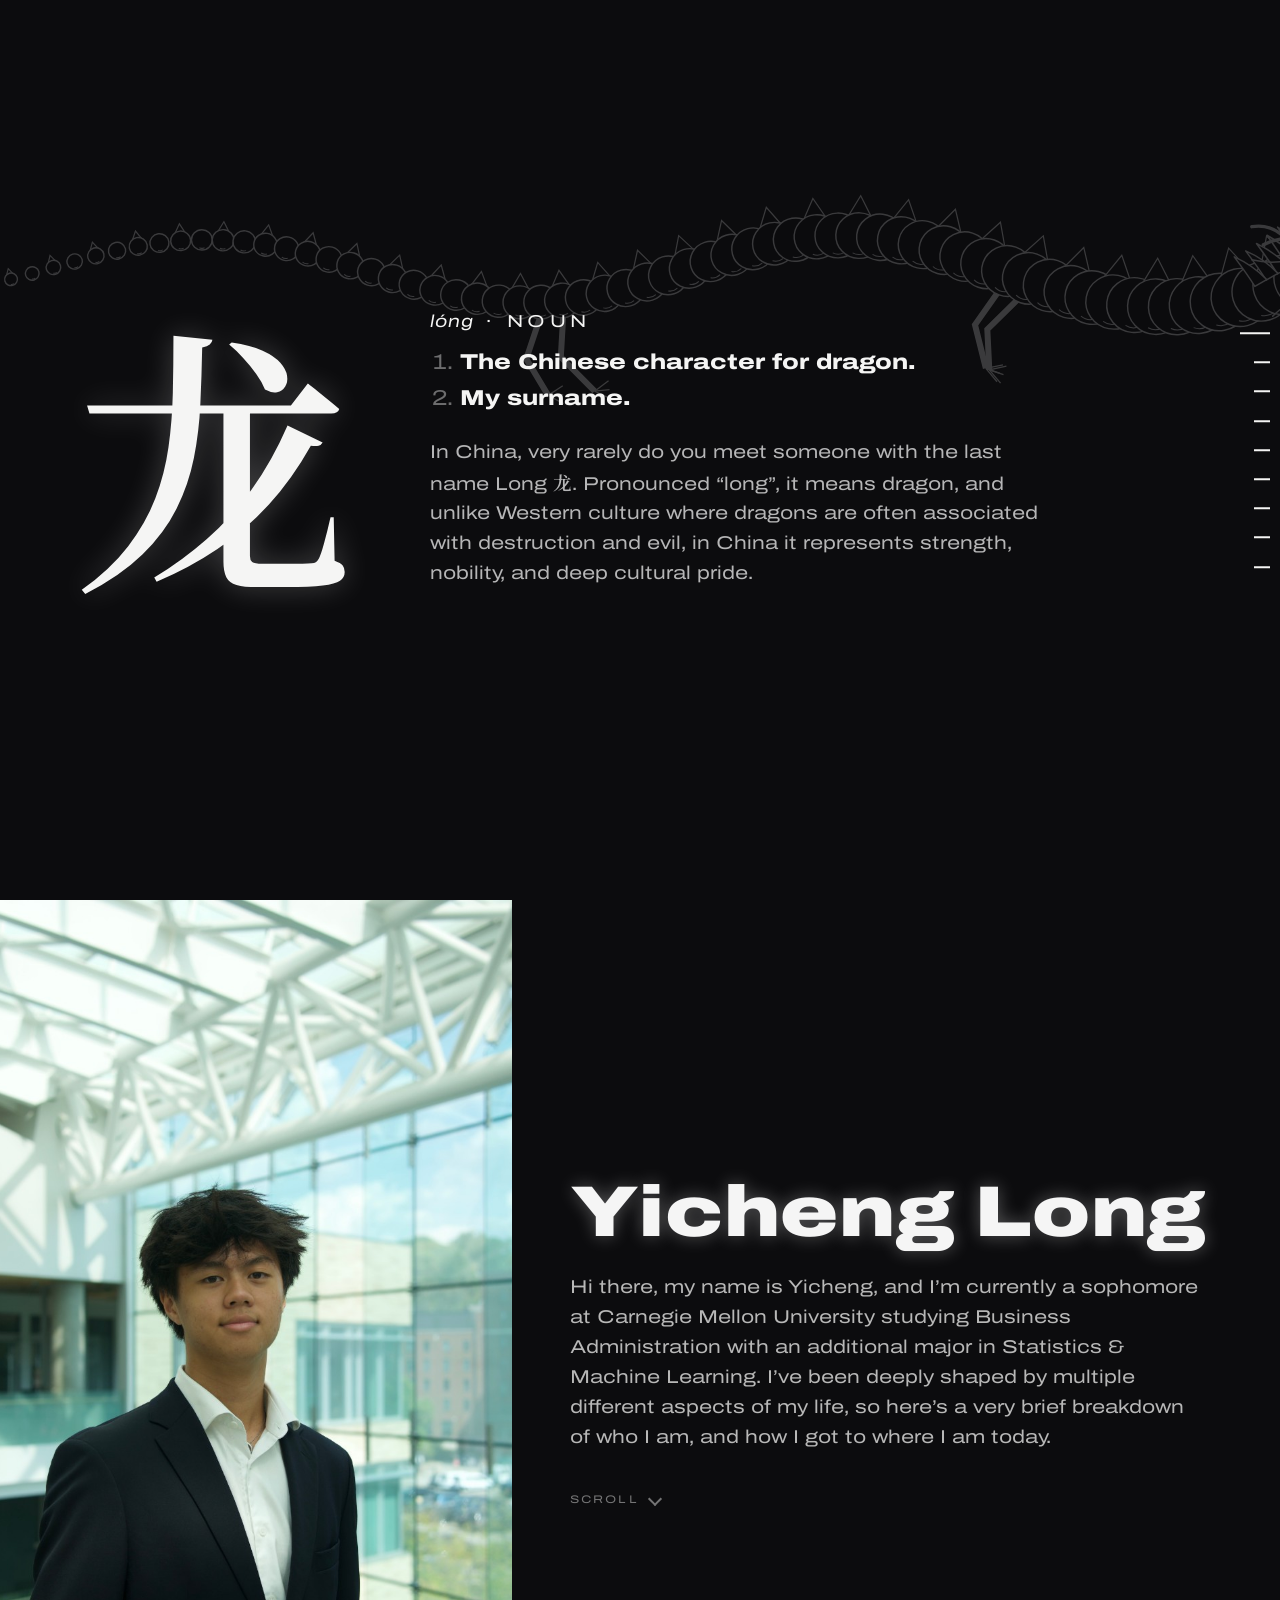
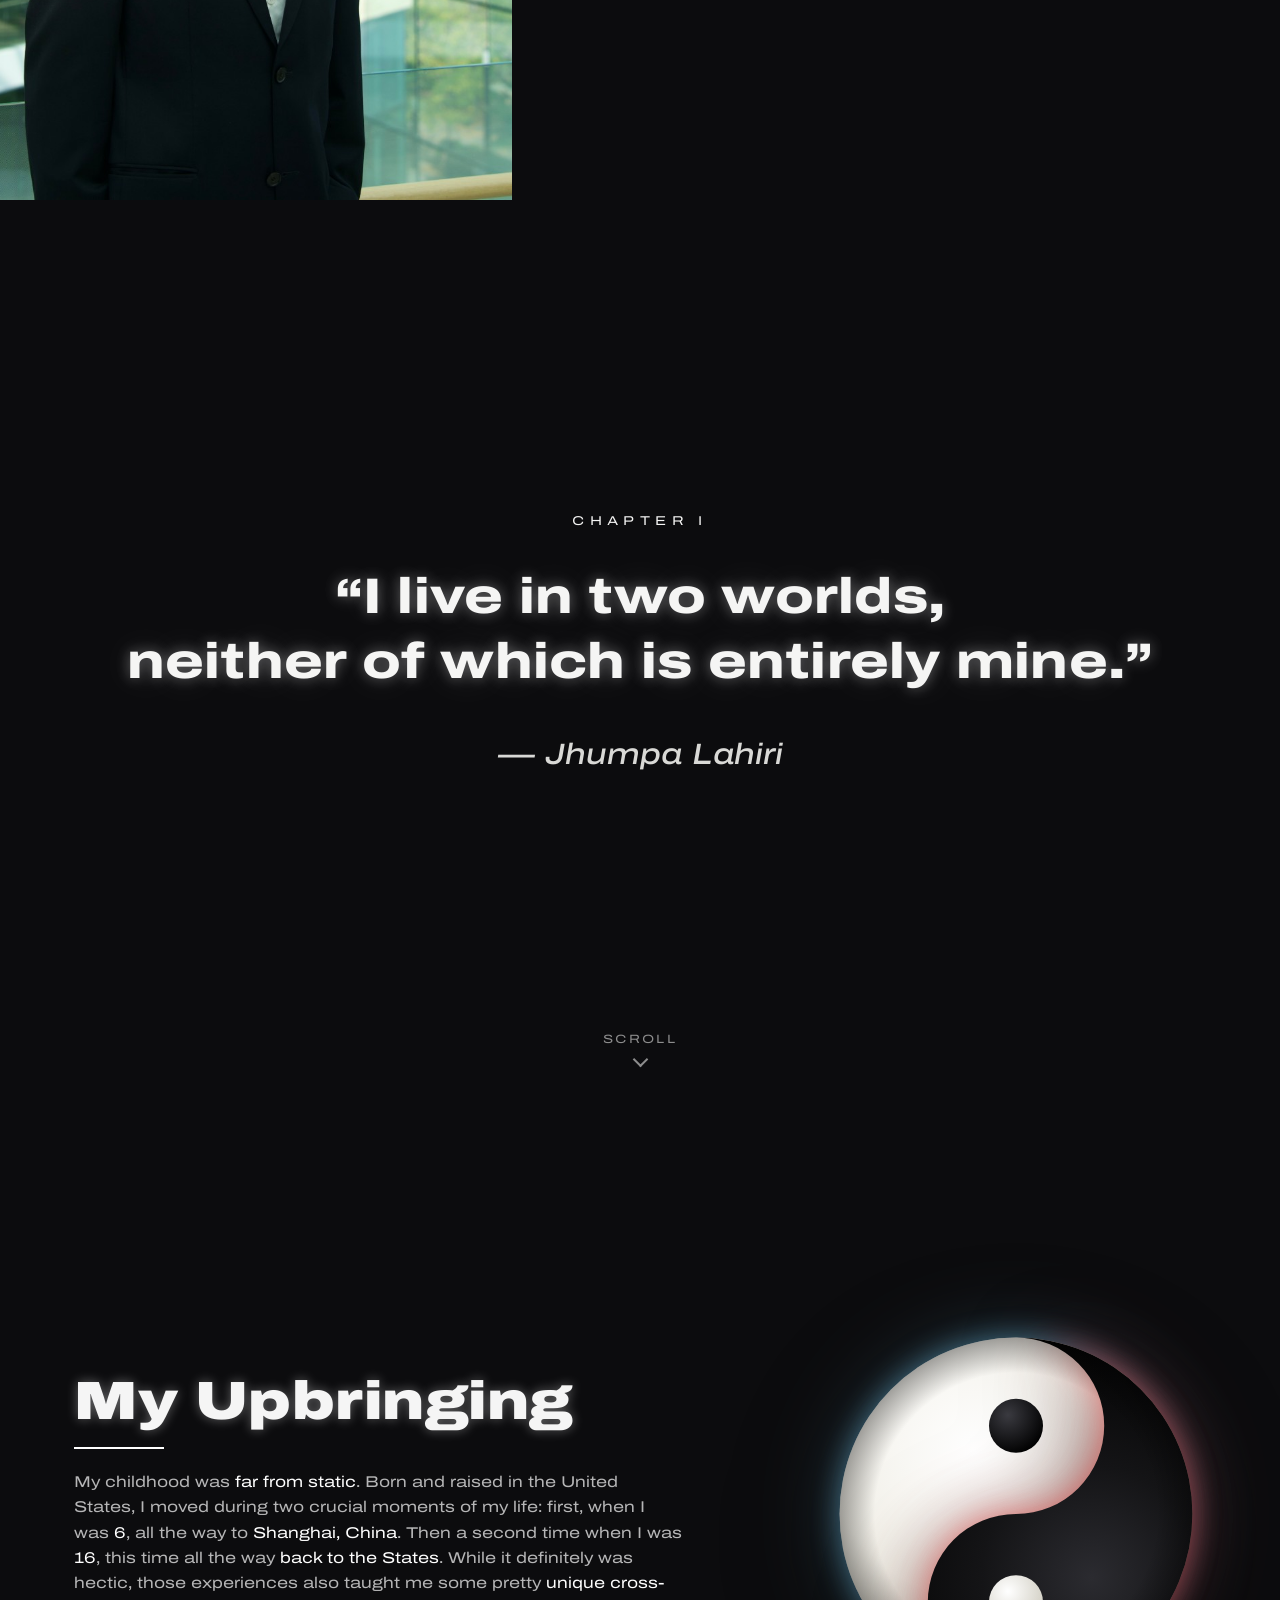
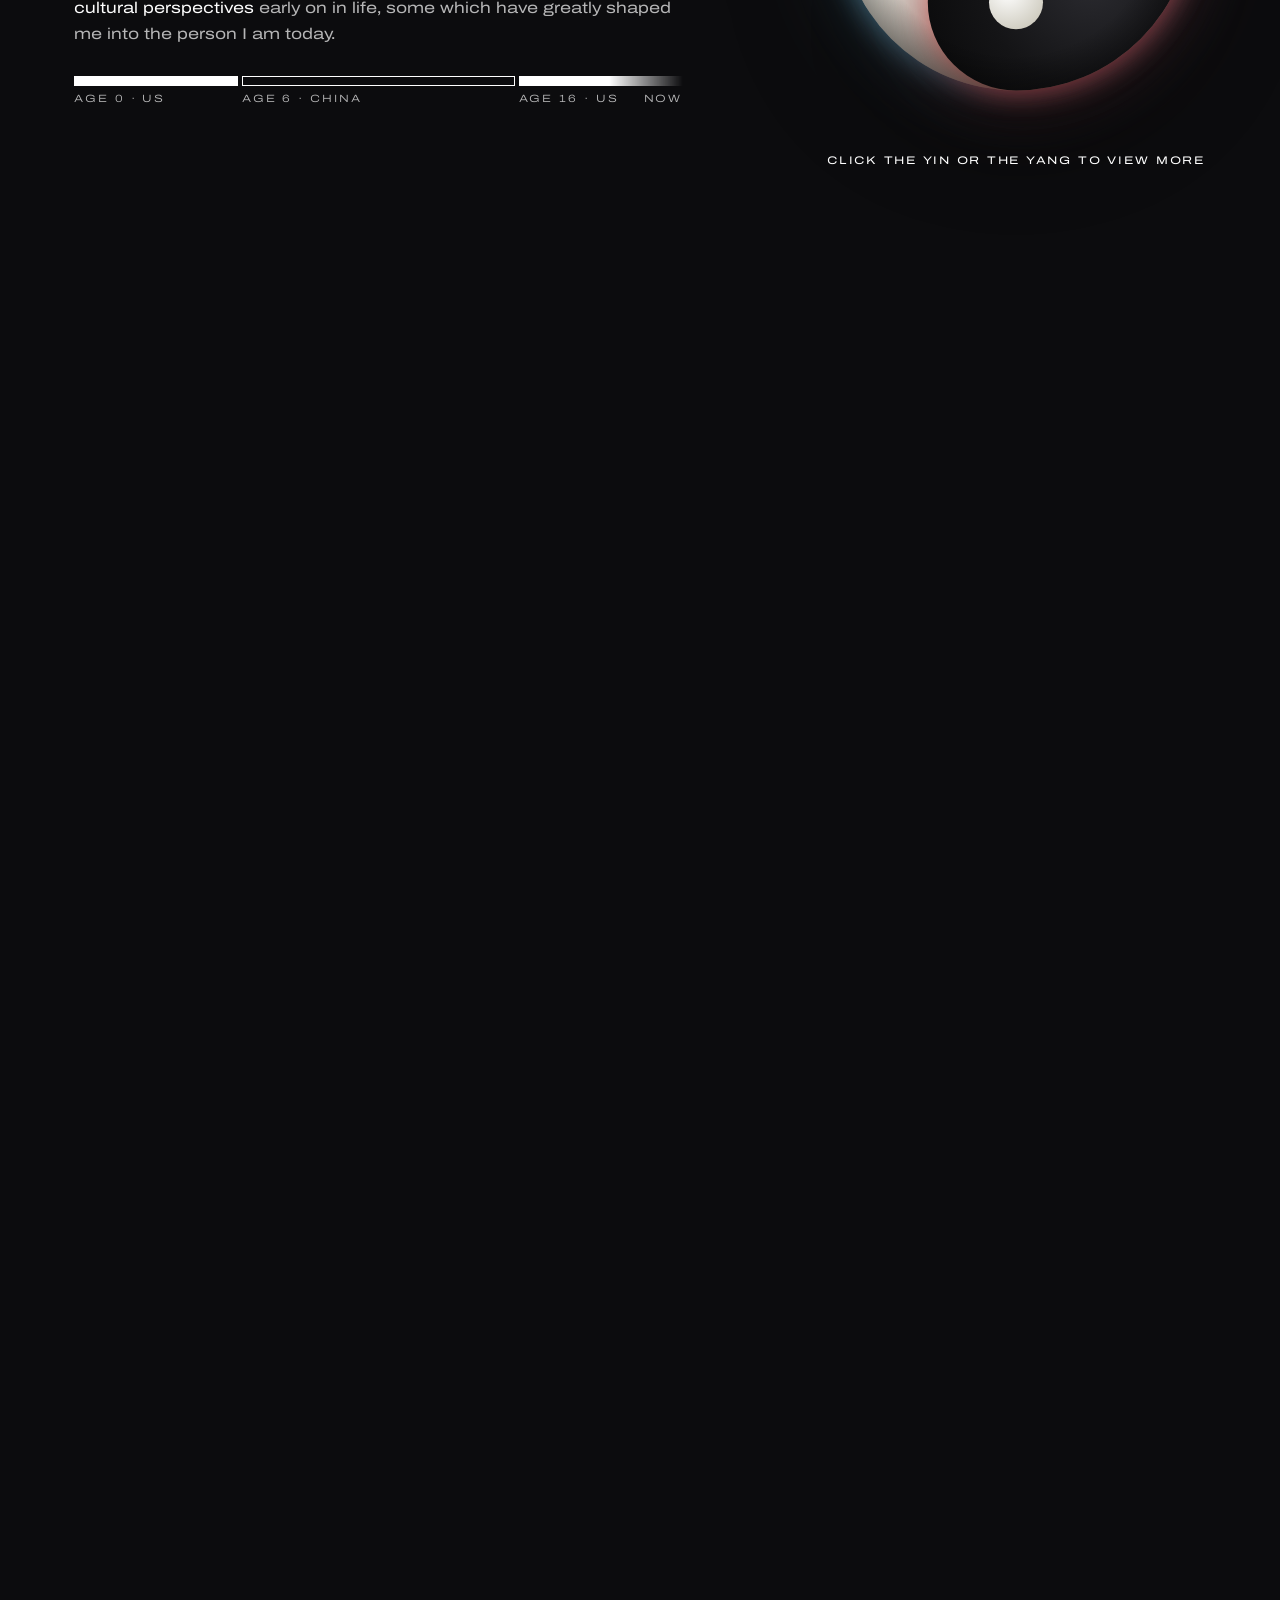
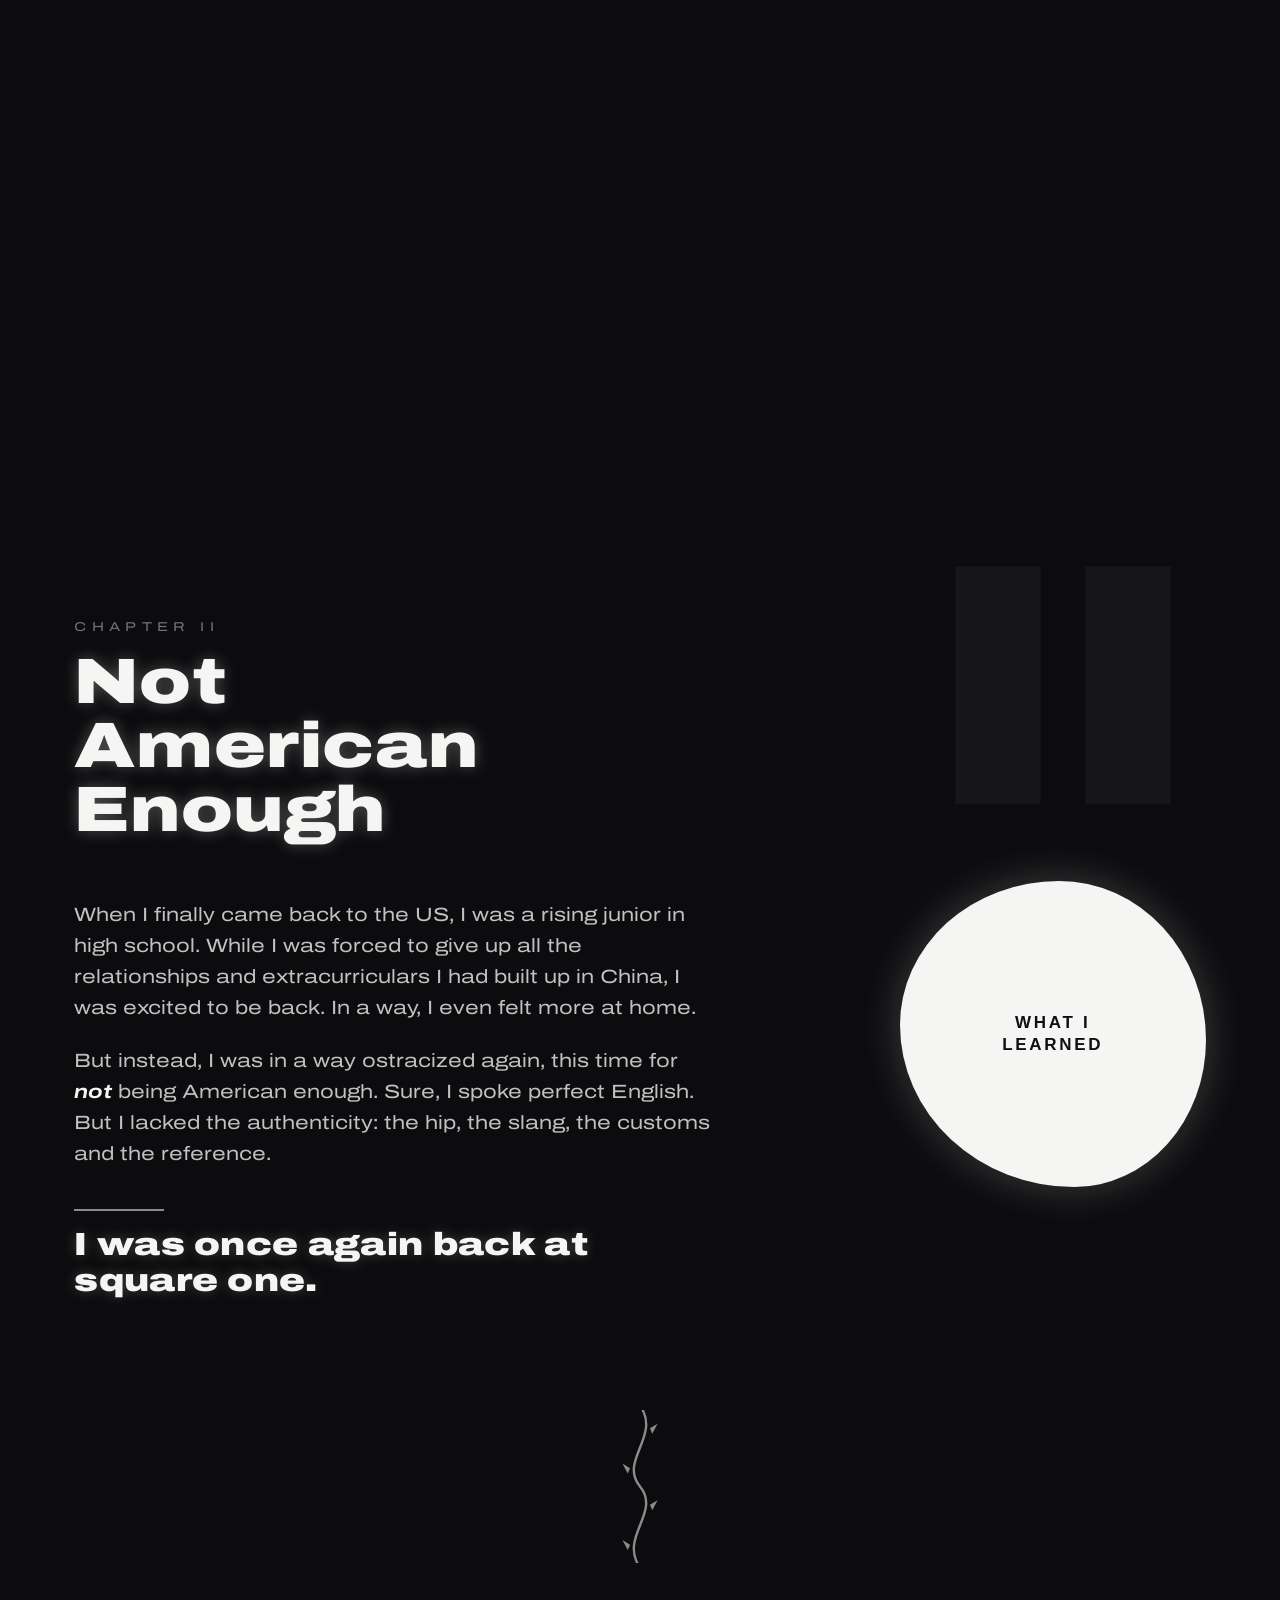
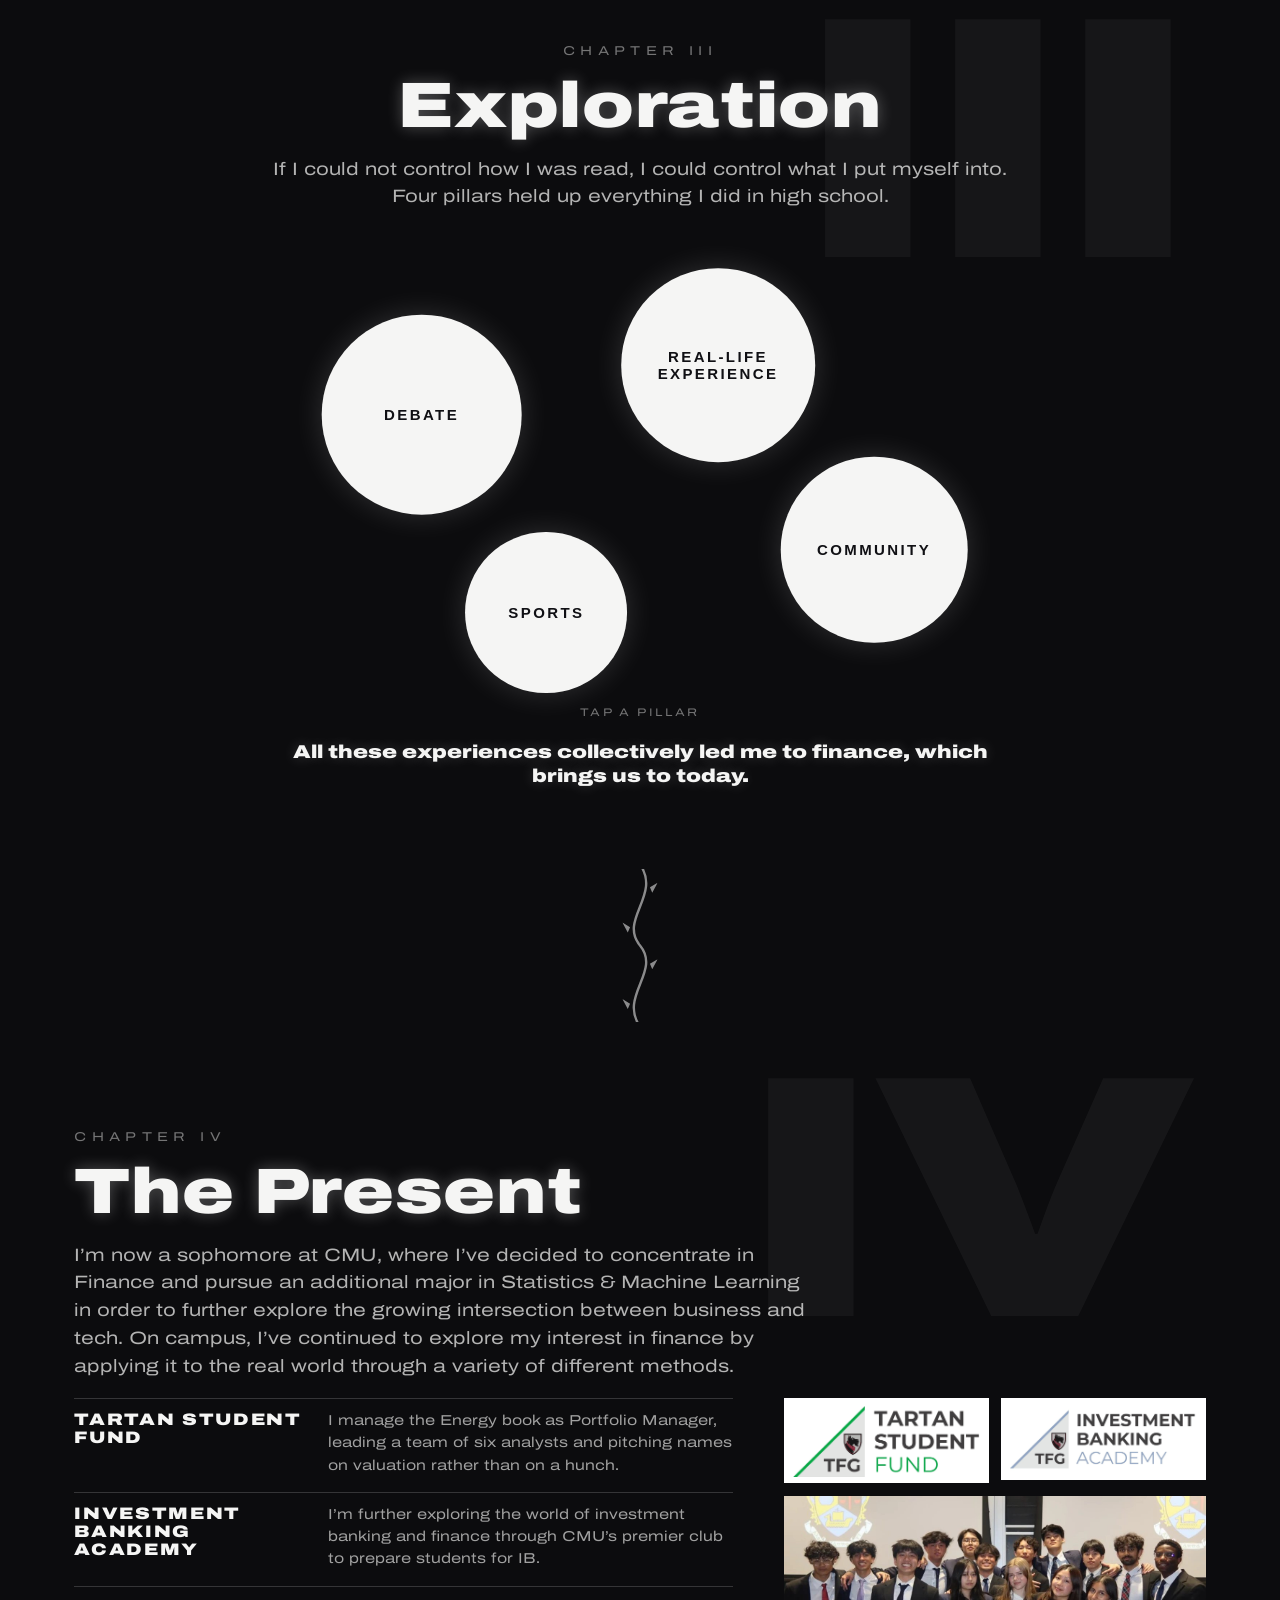
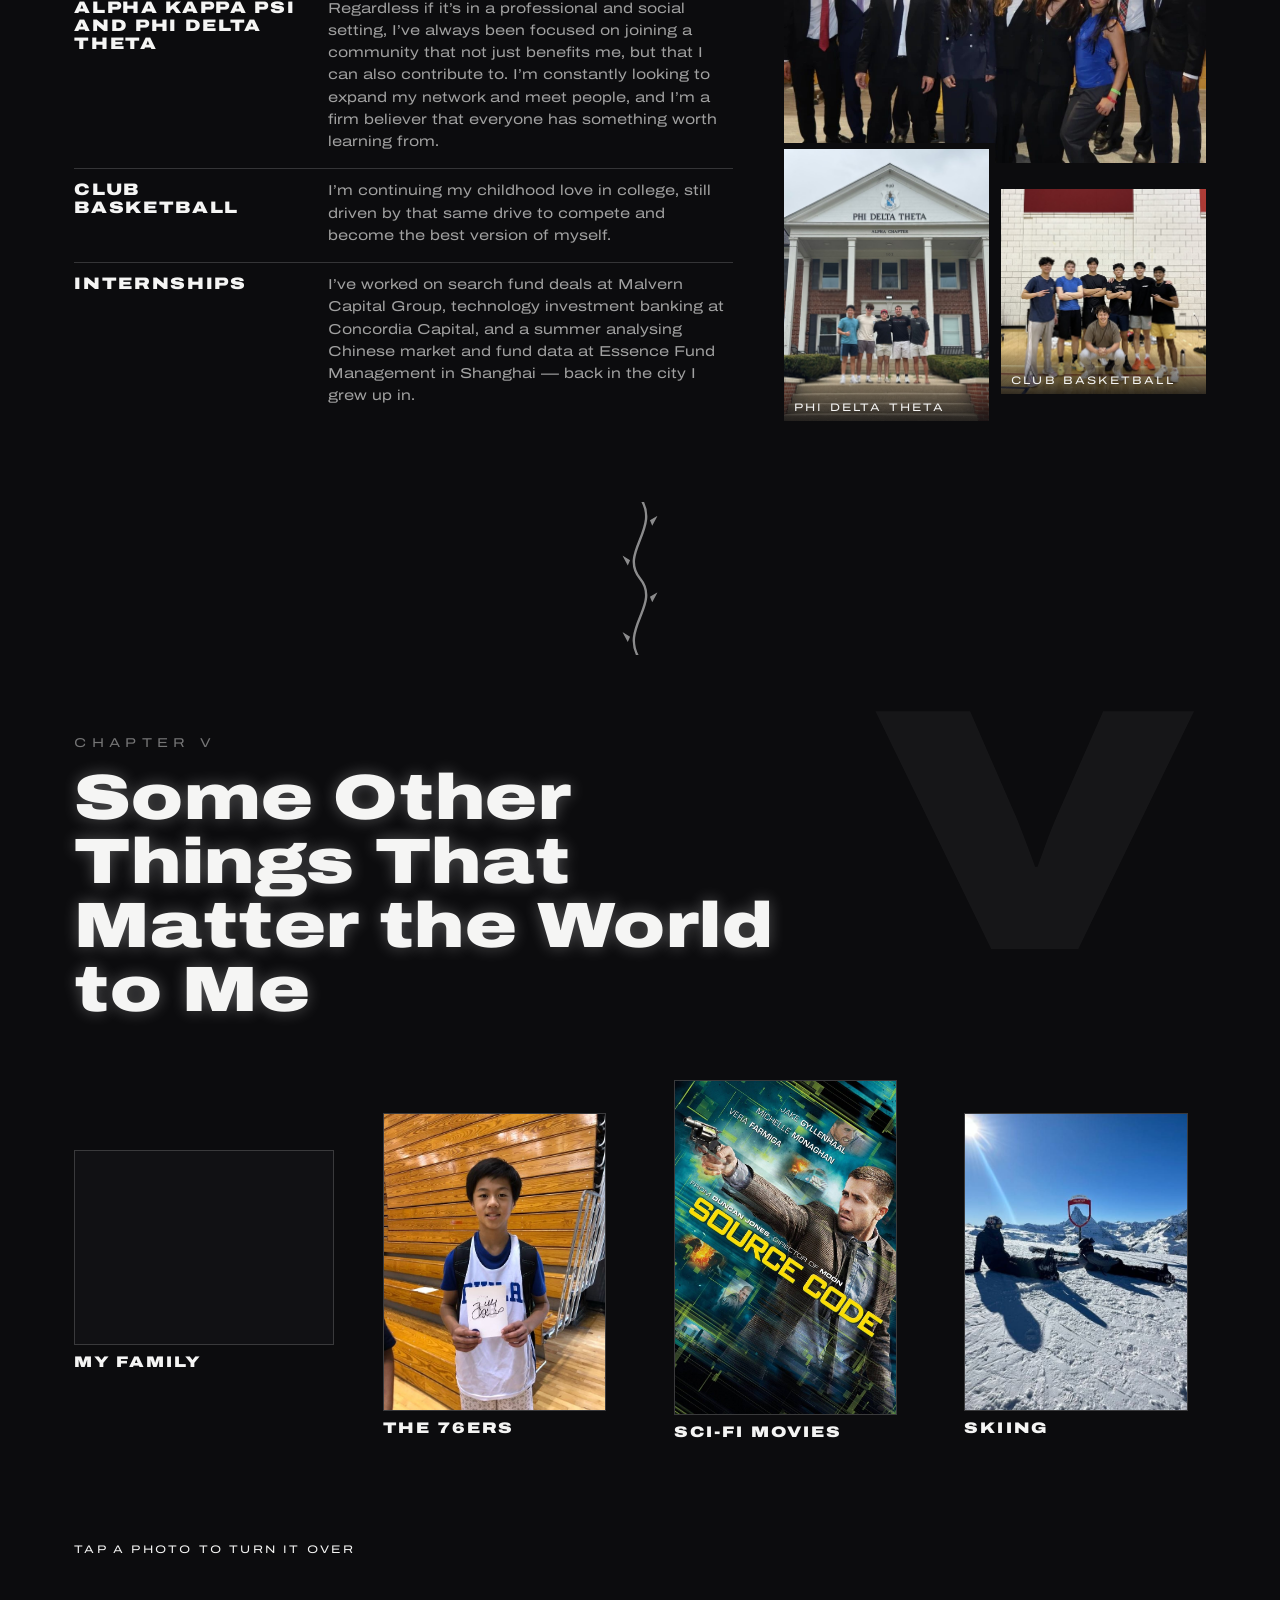
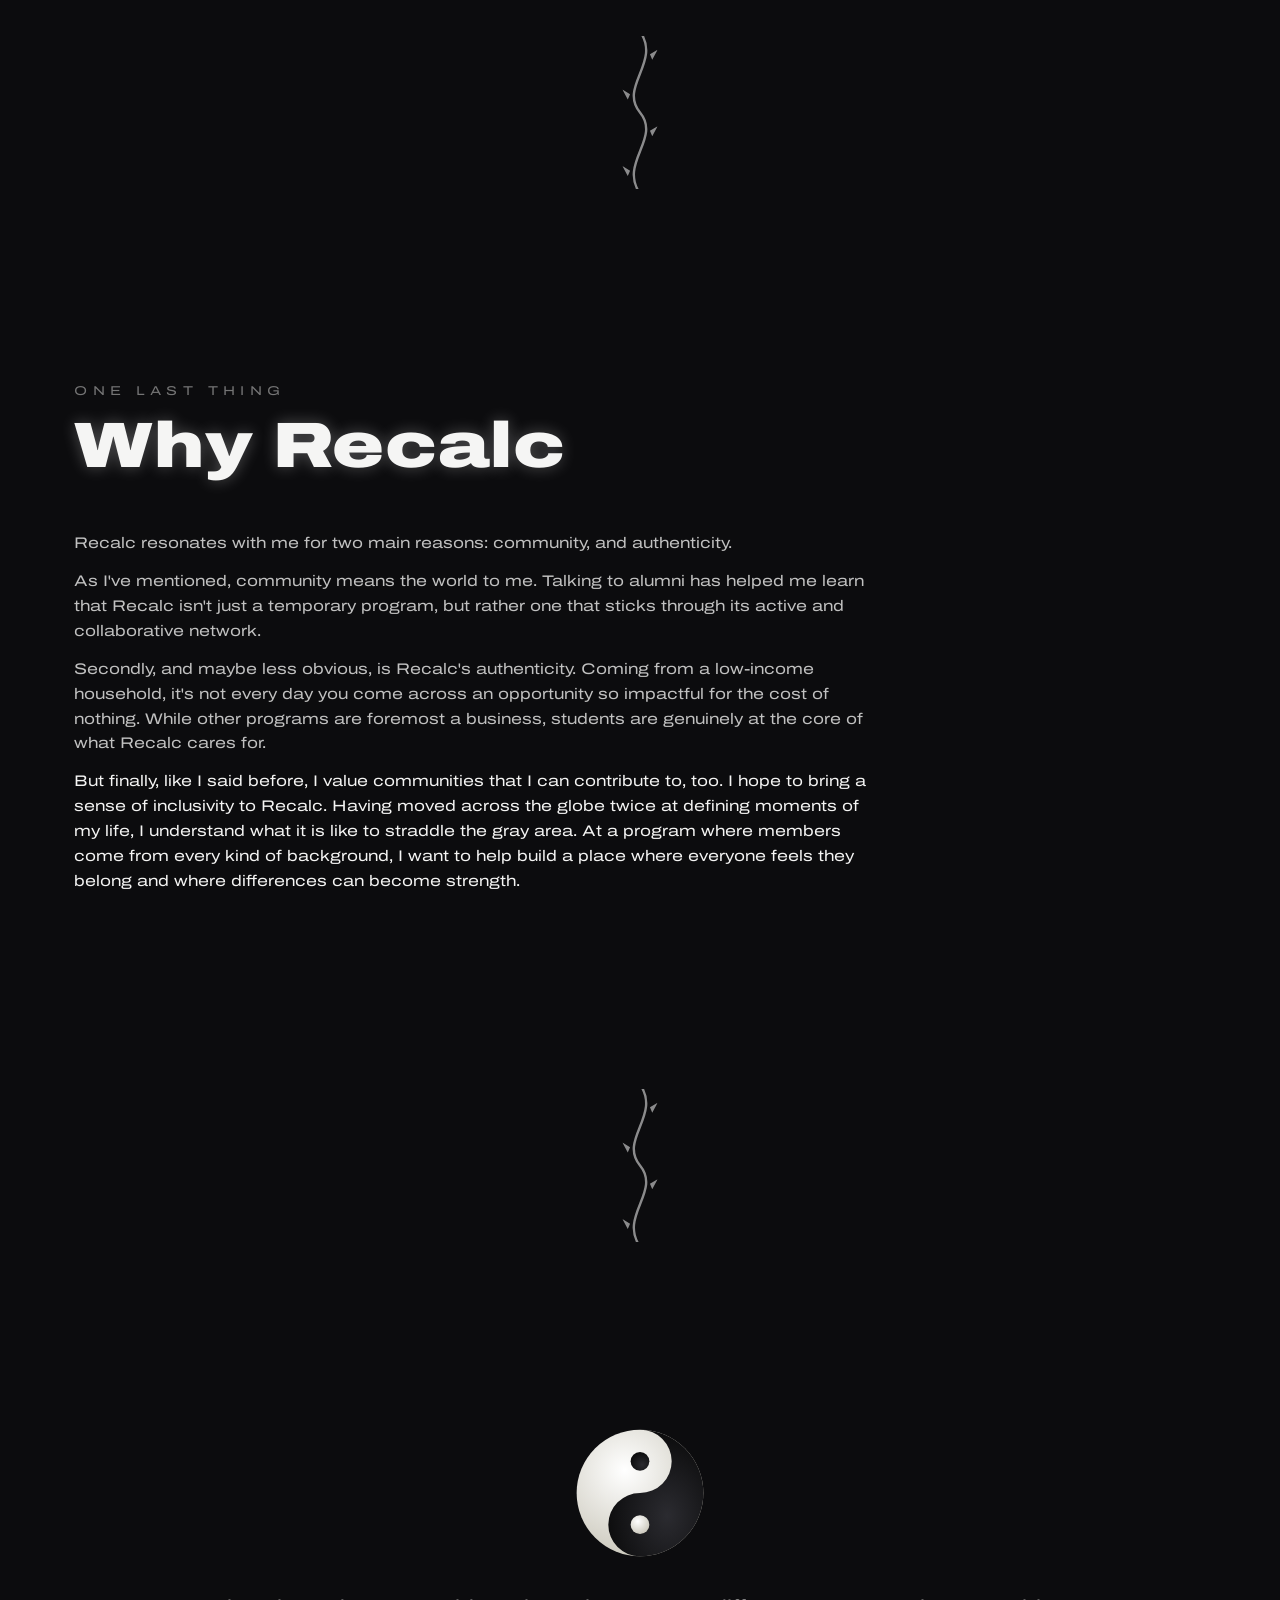
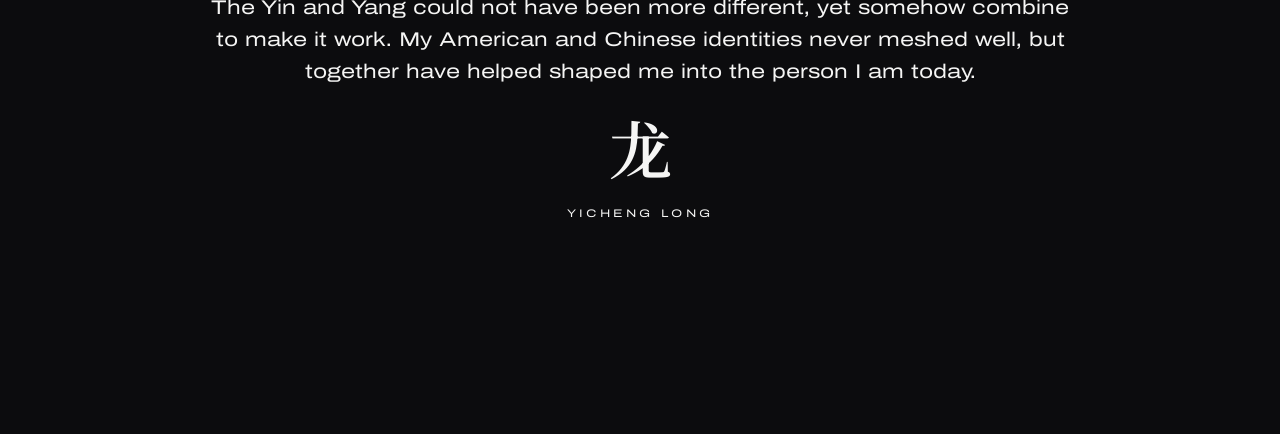
==== commit e0518682: "One shared gap, overlap and ring for every photo spread Co-Authored-By: Claude Sonnet 5 <noreply@ant" ====
--- a/index.html
+++ b/index.html
@@ -9,7 +9,7 @@
 <link rel="preconnect" href="https://fonts.gstatic.com" crossorigin />
 <link href="https://fonts.googleapis.com/css2?family=Archivo:ital,wdth,wght@0,62..125,100..900;1,62..125,100..900&display=swap" rel="stylesheet" />
 <link href="https://fonts.googleapis.com/css2?family=Noto+Serif+SC:wght@600&display=swap&text=%E9%BE%99" rel="stylesheet" />
-<link rel="stylesheet" href="chapters.css?v=e82ed6ca" />
+<link rel="stylesheet" href="chapters.css?v=df9e4a22" />
 <style>
   :root{
     --bg:#07070a;
--- a/chapters.css
+++ b/chapters.css
@@ -8,6 +8,10 @@
  * dividing curve, drawn as a thin line between chapters. */
 
 :root{
+  --ph-gap:clamp(.5rem,1vw,.85rem);      /* space between neighbouring photos */
+  --ph-overlap:clamp(1rem,3vh,1.8rem);   /* how far a photo cuts into the one above */
+  --ph-drop:clamp(.2rem,1.5vh,1rem);    /* how far a photo steps down instead */
+  --ph-ring:clamp(4px,.5vw,6px);         /* the margin left around an overlapping photo */
   --ink:#0c0c0e;
   --paper:#f5f5f4;
   --rule:rgba(245,245,244,.18);
@@ -879,7 +883,7 @@
 .panel-photos{
   display:grid;
   grid-template-columns:repeat(2,minmax(0,1fr));
-  gap:clamp(.5rem,1vw,.85rem);
+  gap:var(--ph-gap);
   width:clamp(220px,27vw,380px);
   align-items:start;
 }
@@ -887,7 +891,7 @@
 .pp img{ display:block; width:100%; height:100%; object-fit:cover; }
 .pp-wide{ grid-column:1 / -1; }
 .pp-end{ grid-column:1 / -1; width:66%; justify-self:end; }
-.pp-end.pp-3x4{ width:54%; }
+.pp-end.pp-3x4{ width:46%; }
 .pp-start{ grid-column:1 / -1; width:48%; justify-self:start; }
 .pp-4x3{ aspect-ratio:4/3; }
 .pp-3x2{ aspect-ratio:3/2; }
@@ -899,8 +903,8 @@
 .pp-paper{ aspect-ratio:1.5/1; }
 .pp-paper img{ object-fit:cover; object-position:50% 38%; }
 .pp-logo{ aspect-ratio:1/1; padding:.5rem; }
-.pp-lift{ margin-top:calc(clamp(1rem,3vh,1.8rem) * -1); z-index:1; box-shadow:0 0 0 clamp(4px,.5vw,6px) #17171b; }
-.pp-drop{ margin-top:clamp(.2rem,1.6vh,1rem); }
+.pp-lift{ margin-top:calc(var(--ph-overlap) * -1); z-index:1; box-shadow:0 0 0 var(--ph-ring) #17171b; }
+.pp-drop{ margin-top:var(--ph-drop); }
 .pp figcaption{
   position:absolute; left:0; right:0; bottom:0;
   padding:1.5rem .6rem .45rem;
@@ -1013,7 +1017,7 @@
 .now-photos{
   display:grid;
   grid-template-columns:repeat(2,minmax(0,1fr));
-  gap:clamp(.55rem,1.1vw,.9rem);
+  gap:var(--ph-gap);
   align-items:start;
 }
 .np{ margin:0; position:relative; transition:opacity .4s ease; }
@@ -1023,9 +1027,9 @@
 .np-logo{ background:#fff; aspect-ratio:2.6/1; display:grid; place-items:center; padding:.4rem .55rem; }
 .np-logo img{ object-fit:contain; }
 .np-wide{ grid-column:1 / -1; aspect-ratio:1.58/1; }
-.np-tall{ aspect-ratio:3/4; z-index:1; box-shadow:0 0 0 clamp(4px,.55vw,7px) var(--ink); }
-.np-lift{ margin-top:calc(clamp(1.1rem,3.2vh,2.1rem) * -1); }
-.np-drop{ margin-top:clamp(.2rem,1.4vh,1rem); aspect-ratio:1/1; } /* the players fill the bottom of a tall frame; a squarer crop keeps them, not the wall */
+.np-tall{ aspect-ratio:3/4; z-index:1; box-shadow:0 0 0 var(--ph-ring) var(--ink); }
+.np-lift{ margin-top:calc(var(--ph-overlap) * -1); }
+.np-drop{ margin-top:var(--ph-drop); aspect-ratio:1/1; } /* the players fill the bottom of a tall frame; a squarer crop keeps them, not the wall */
 .np figcaption{
   position:absolute; left:0; right:0; bottom:0;
   padding:1.6rem .6rem .5rem;
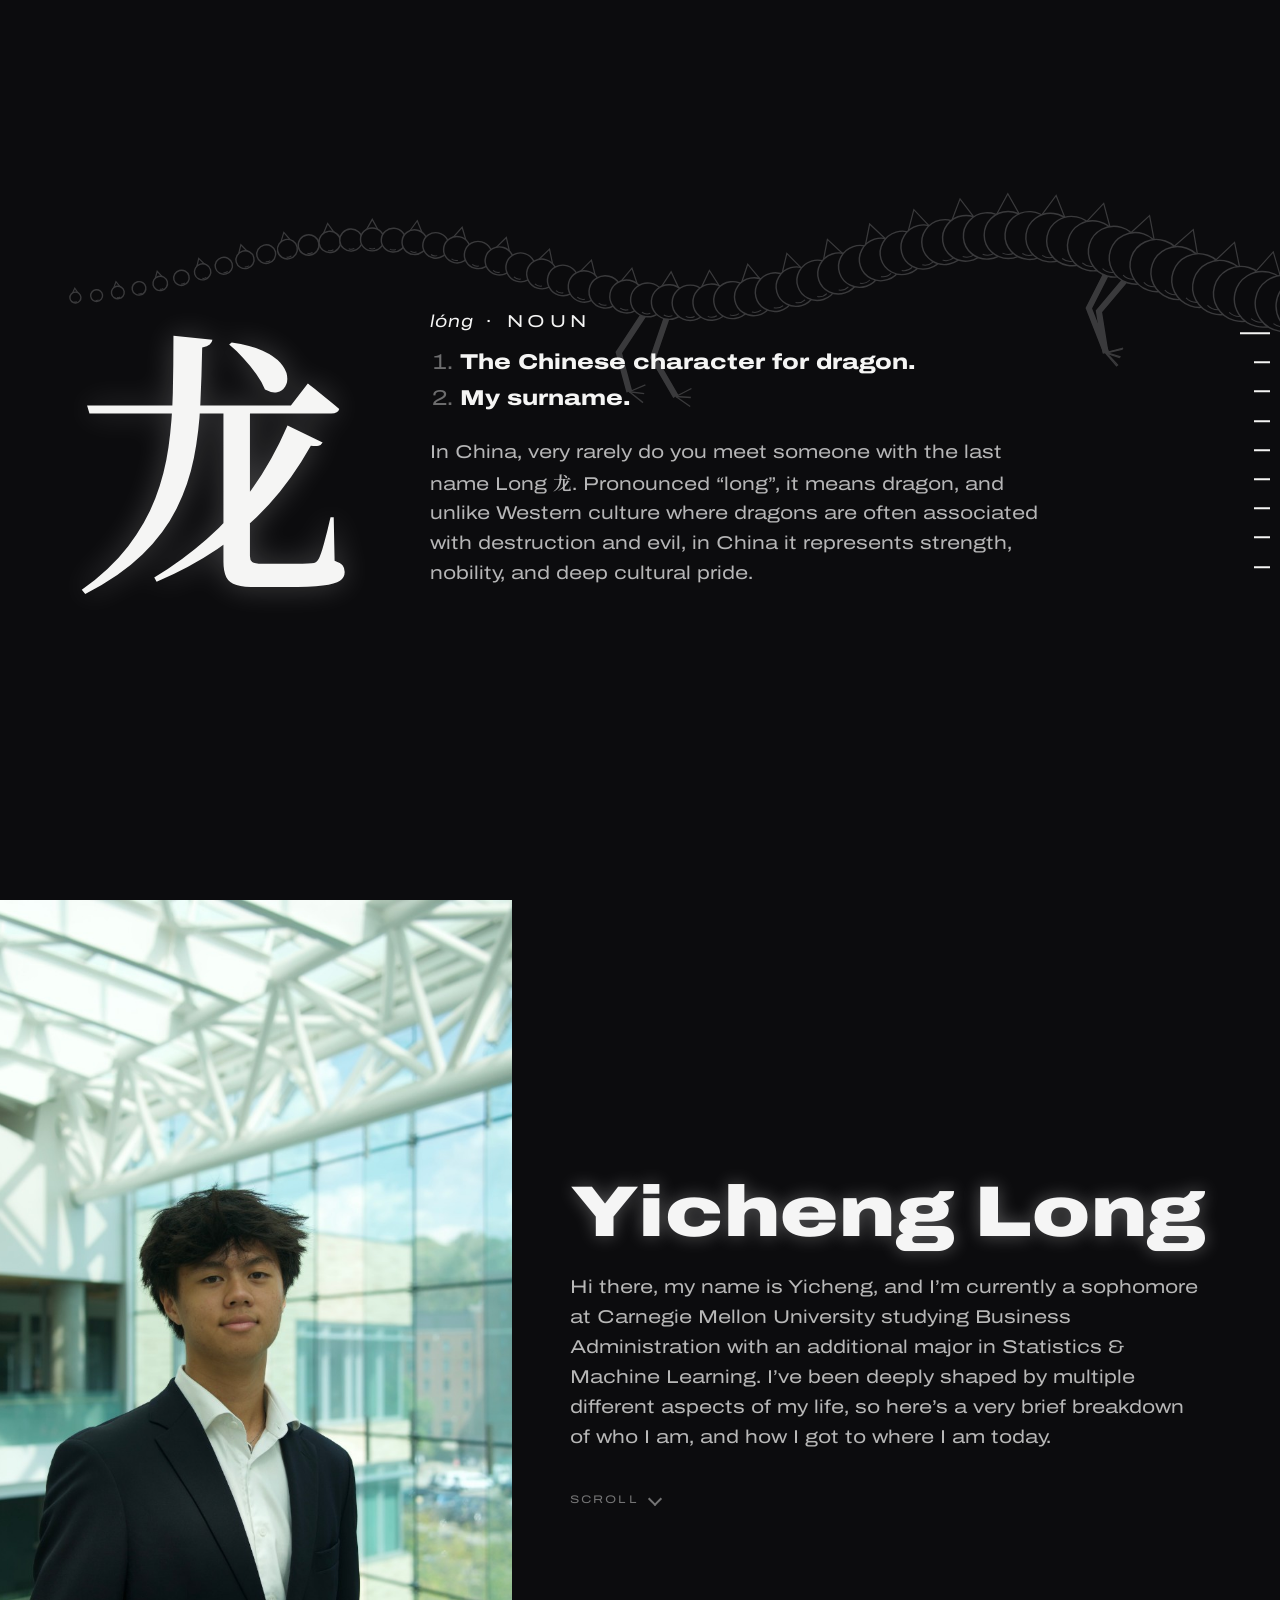
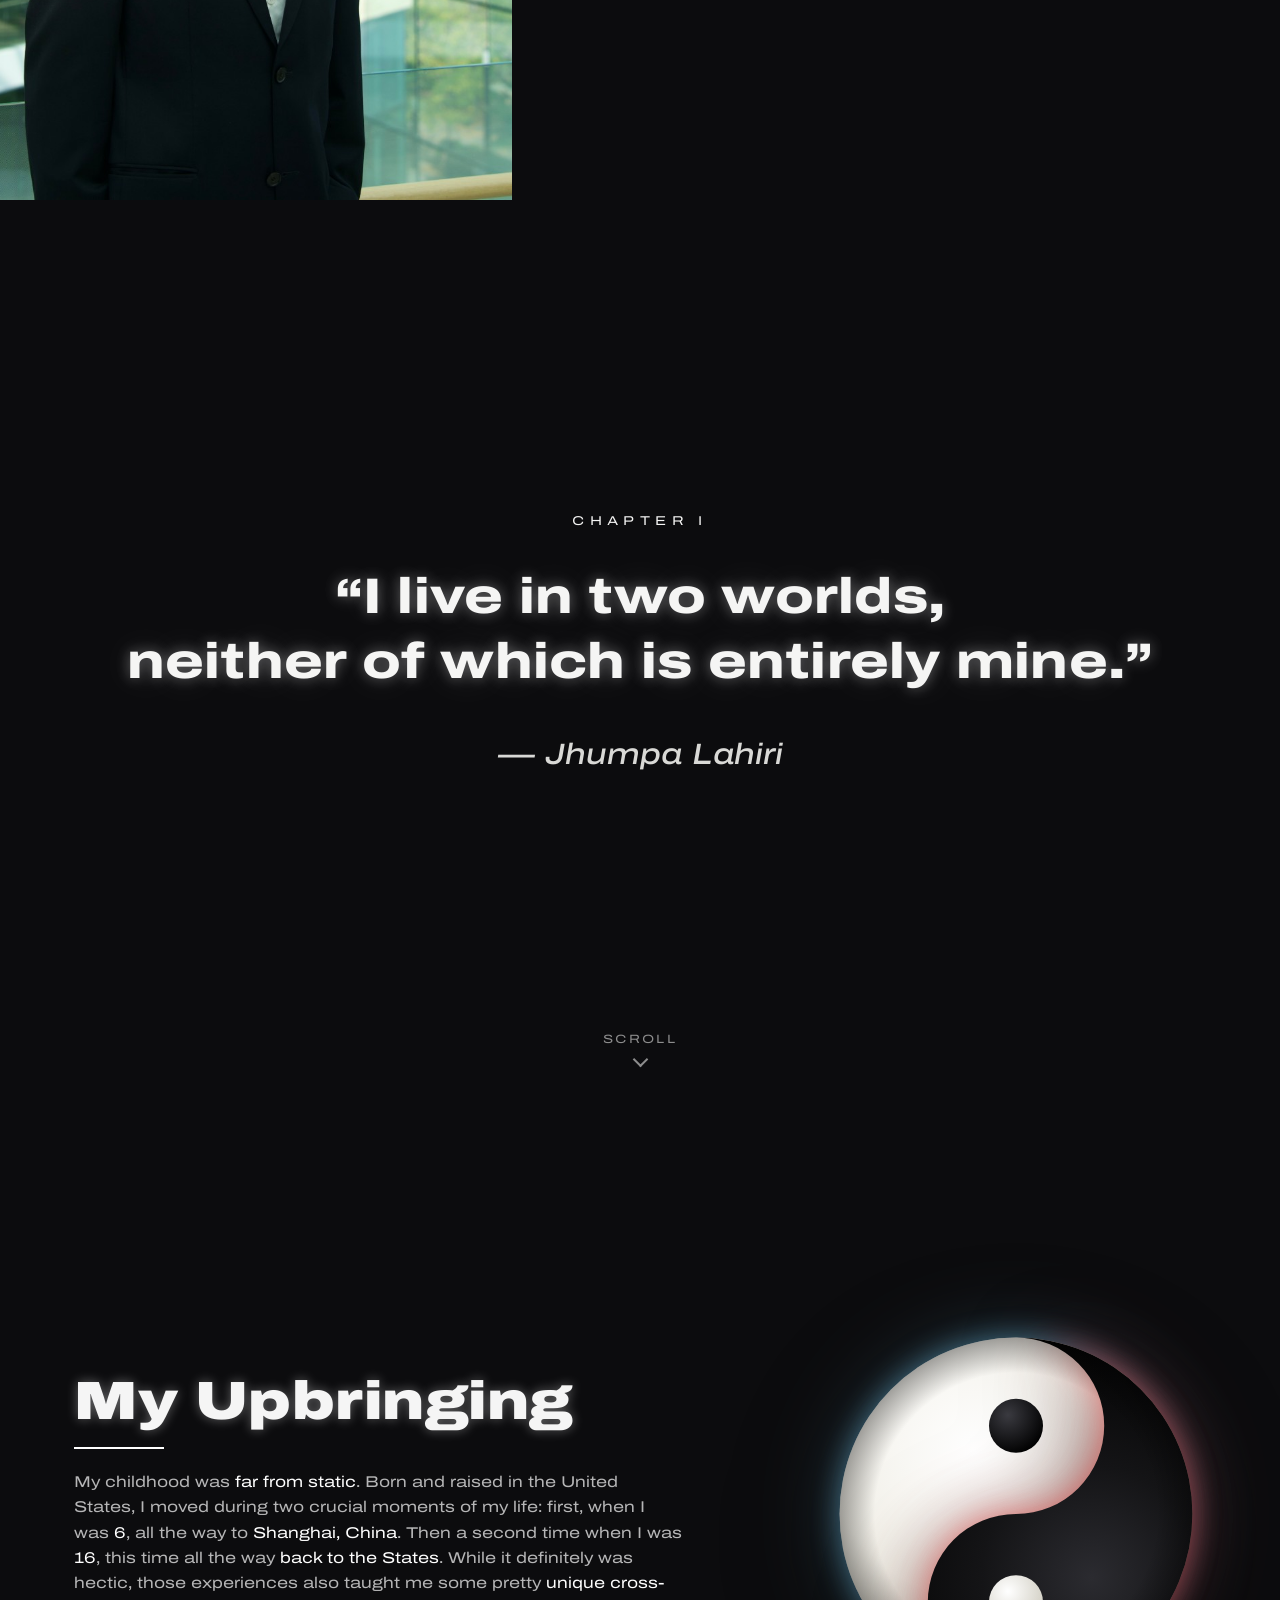
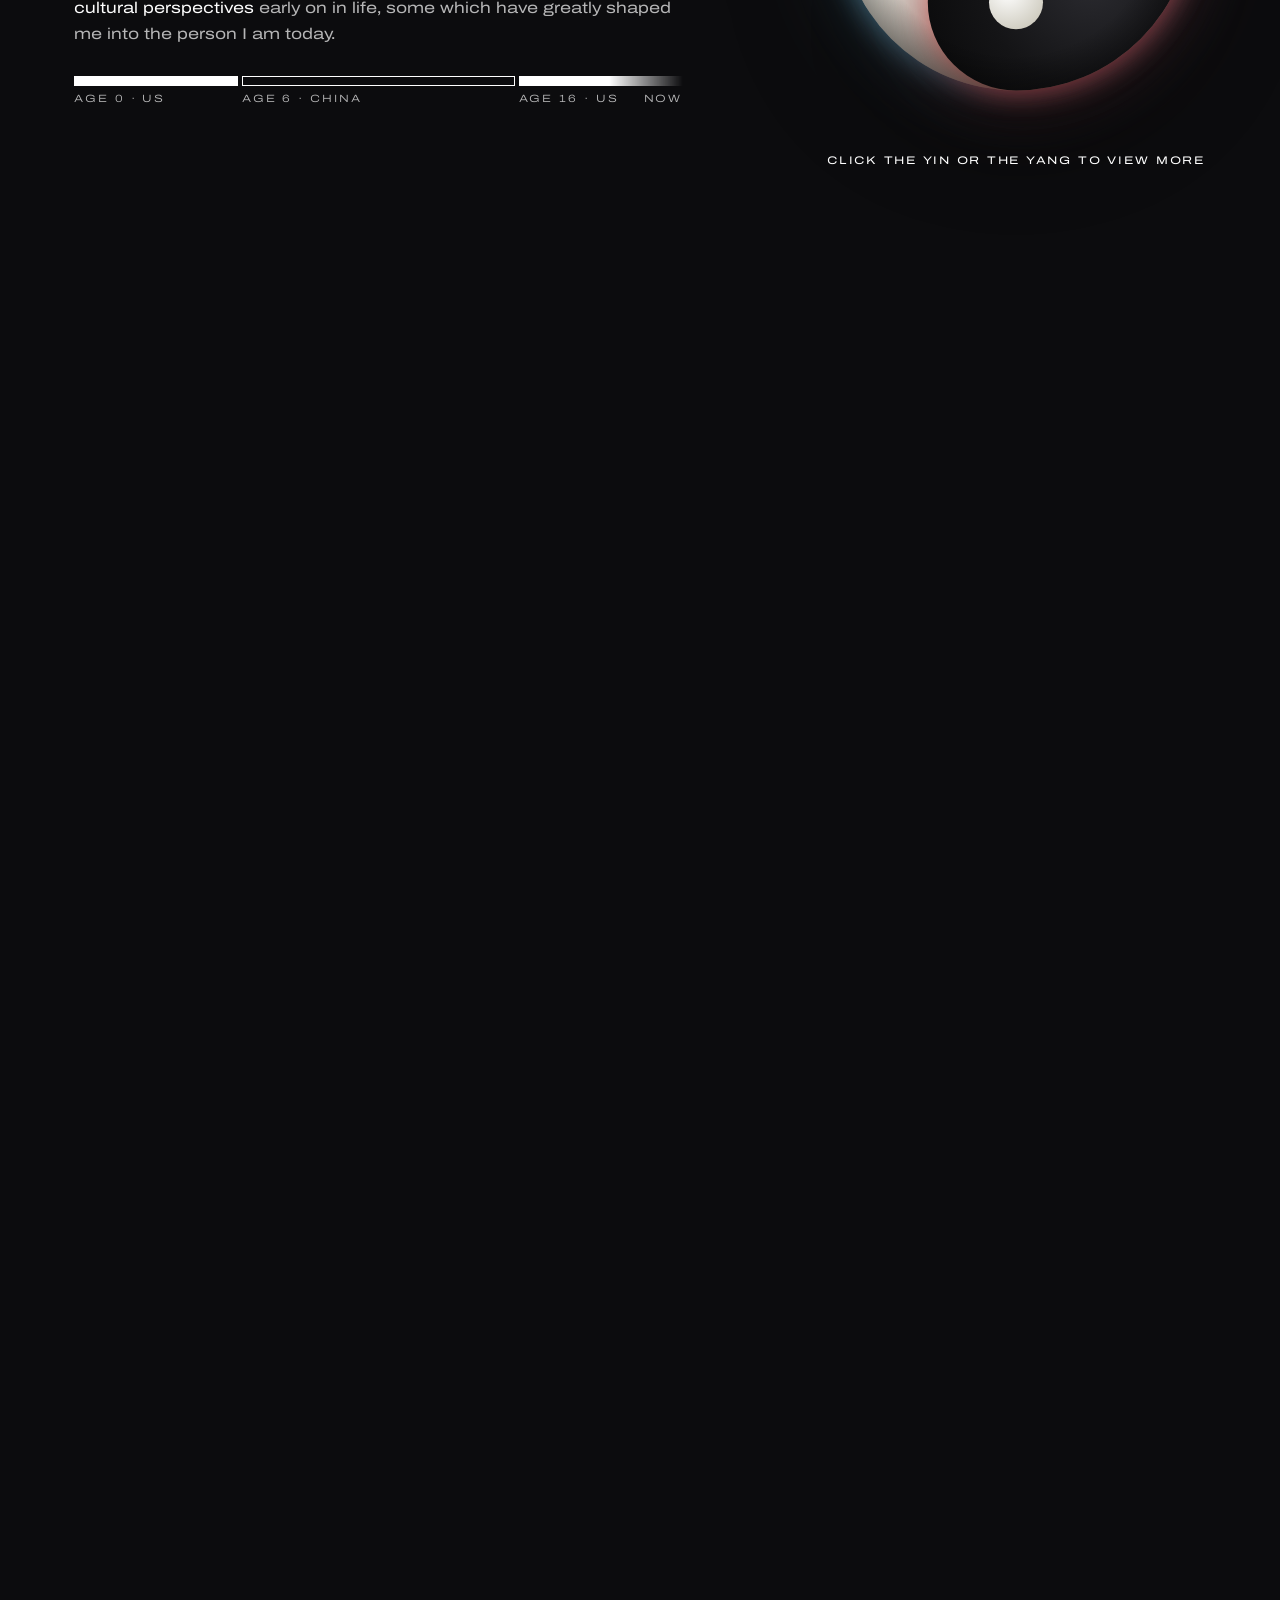
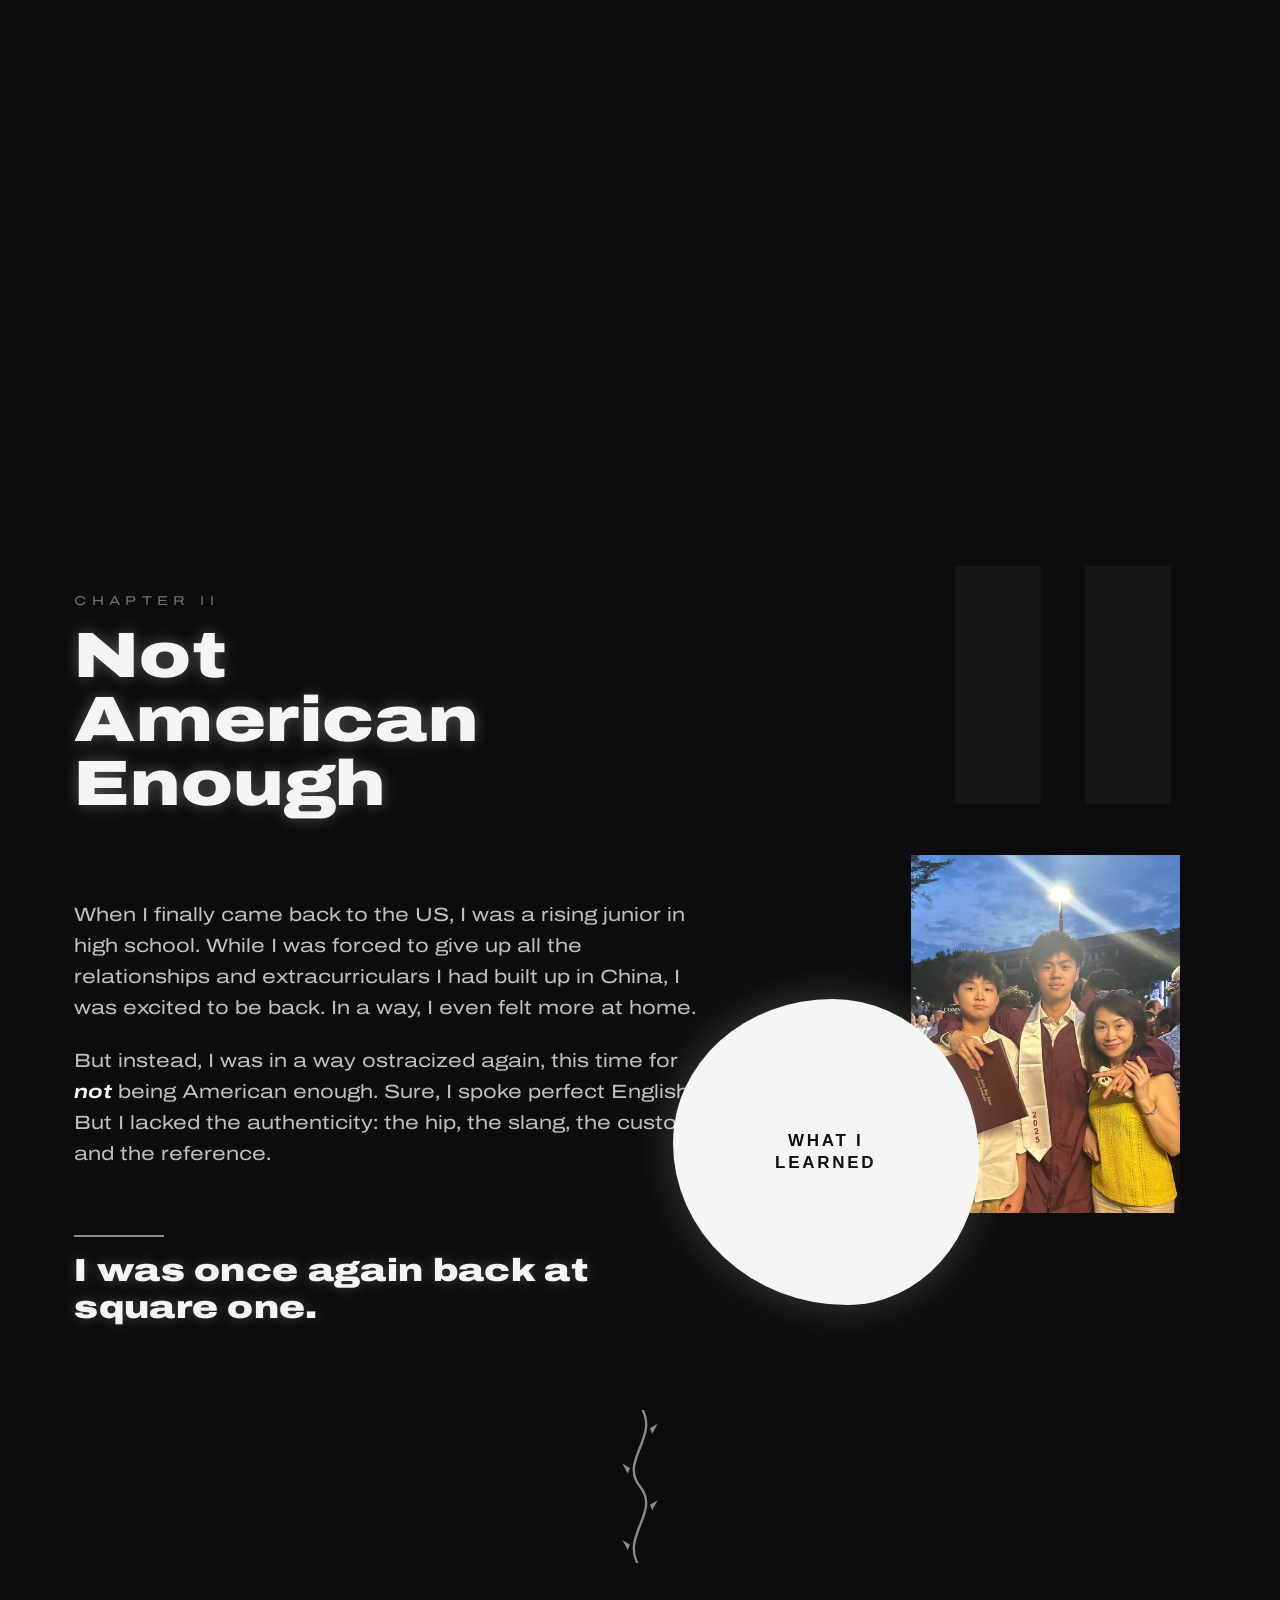
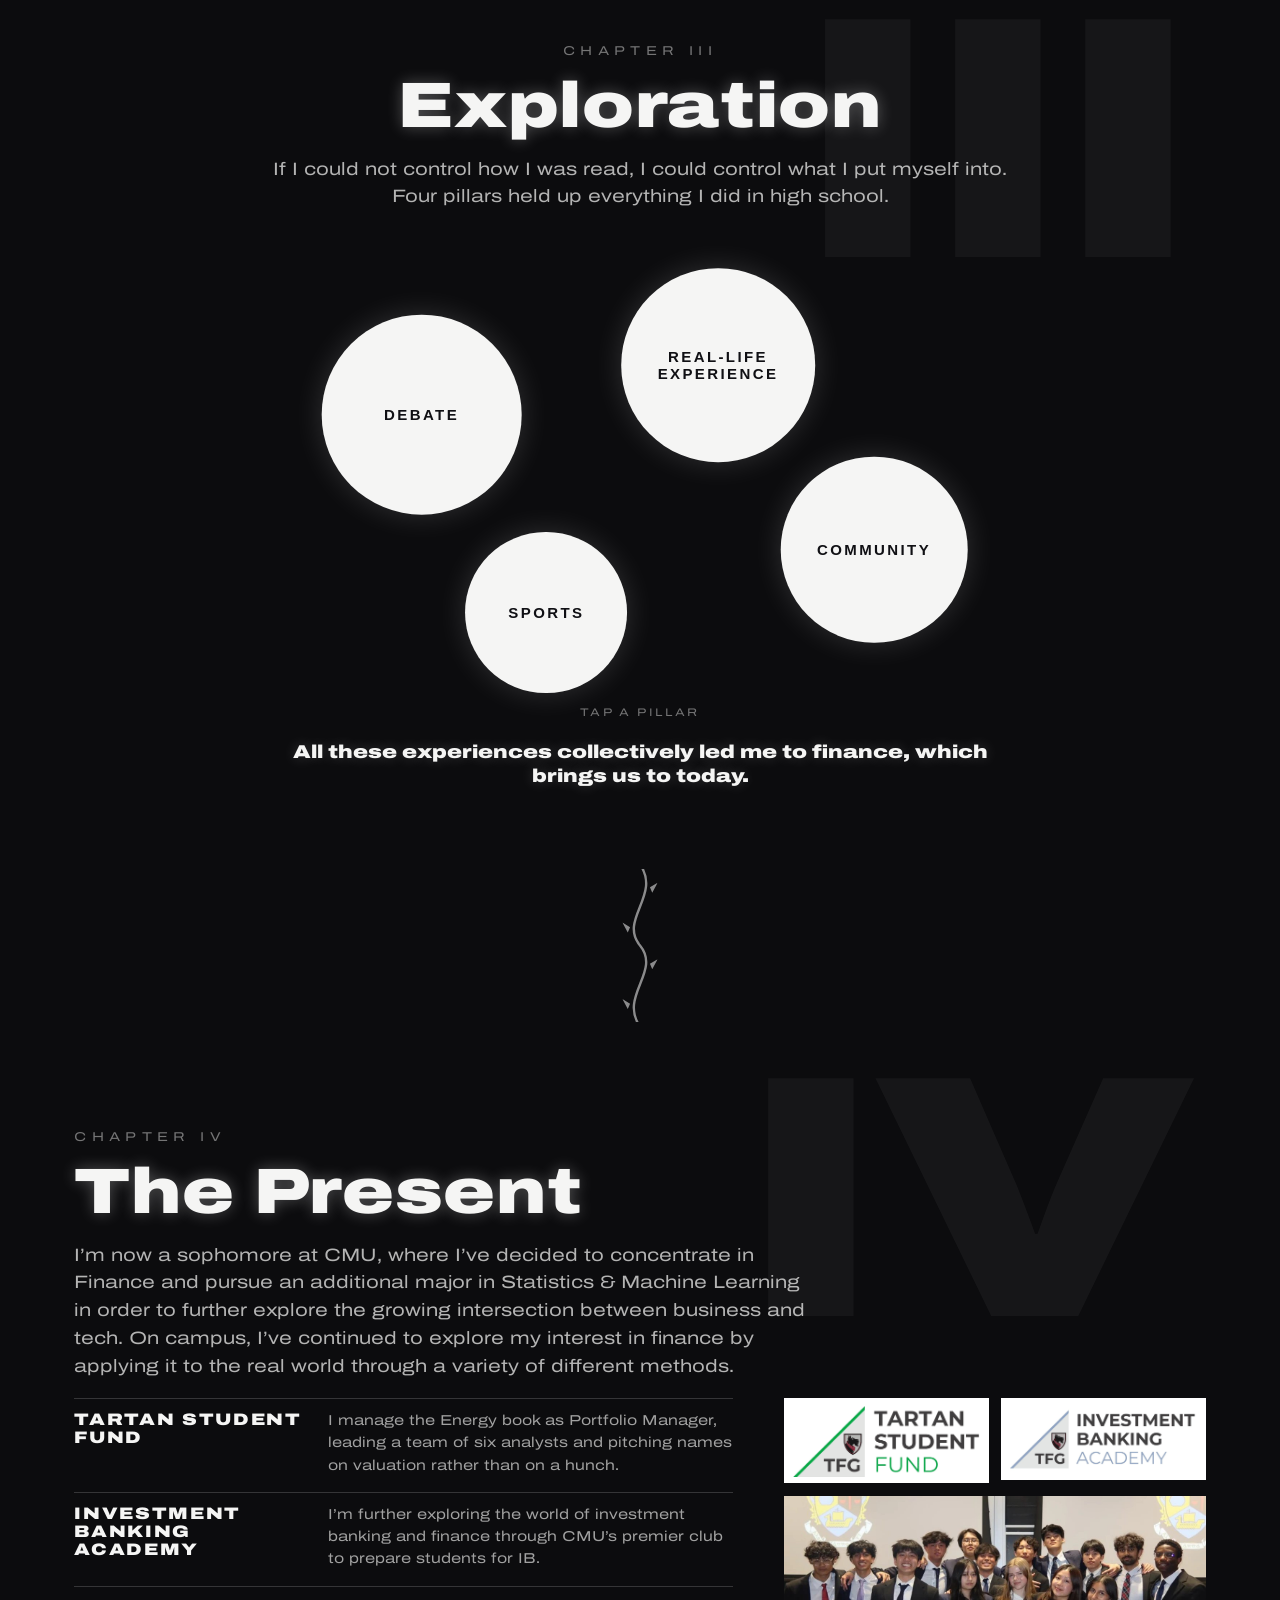
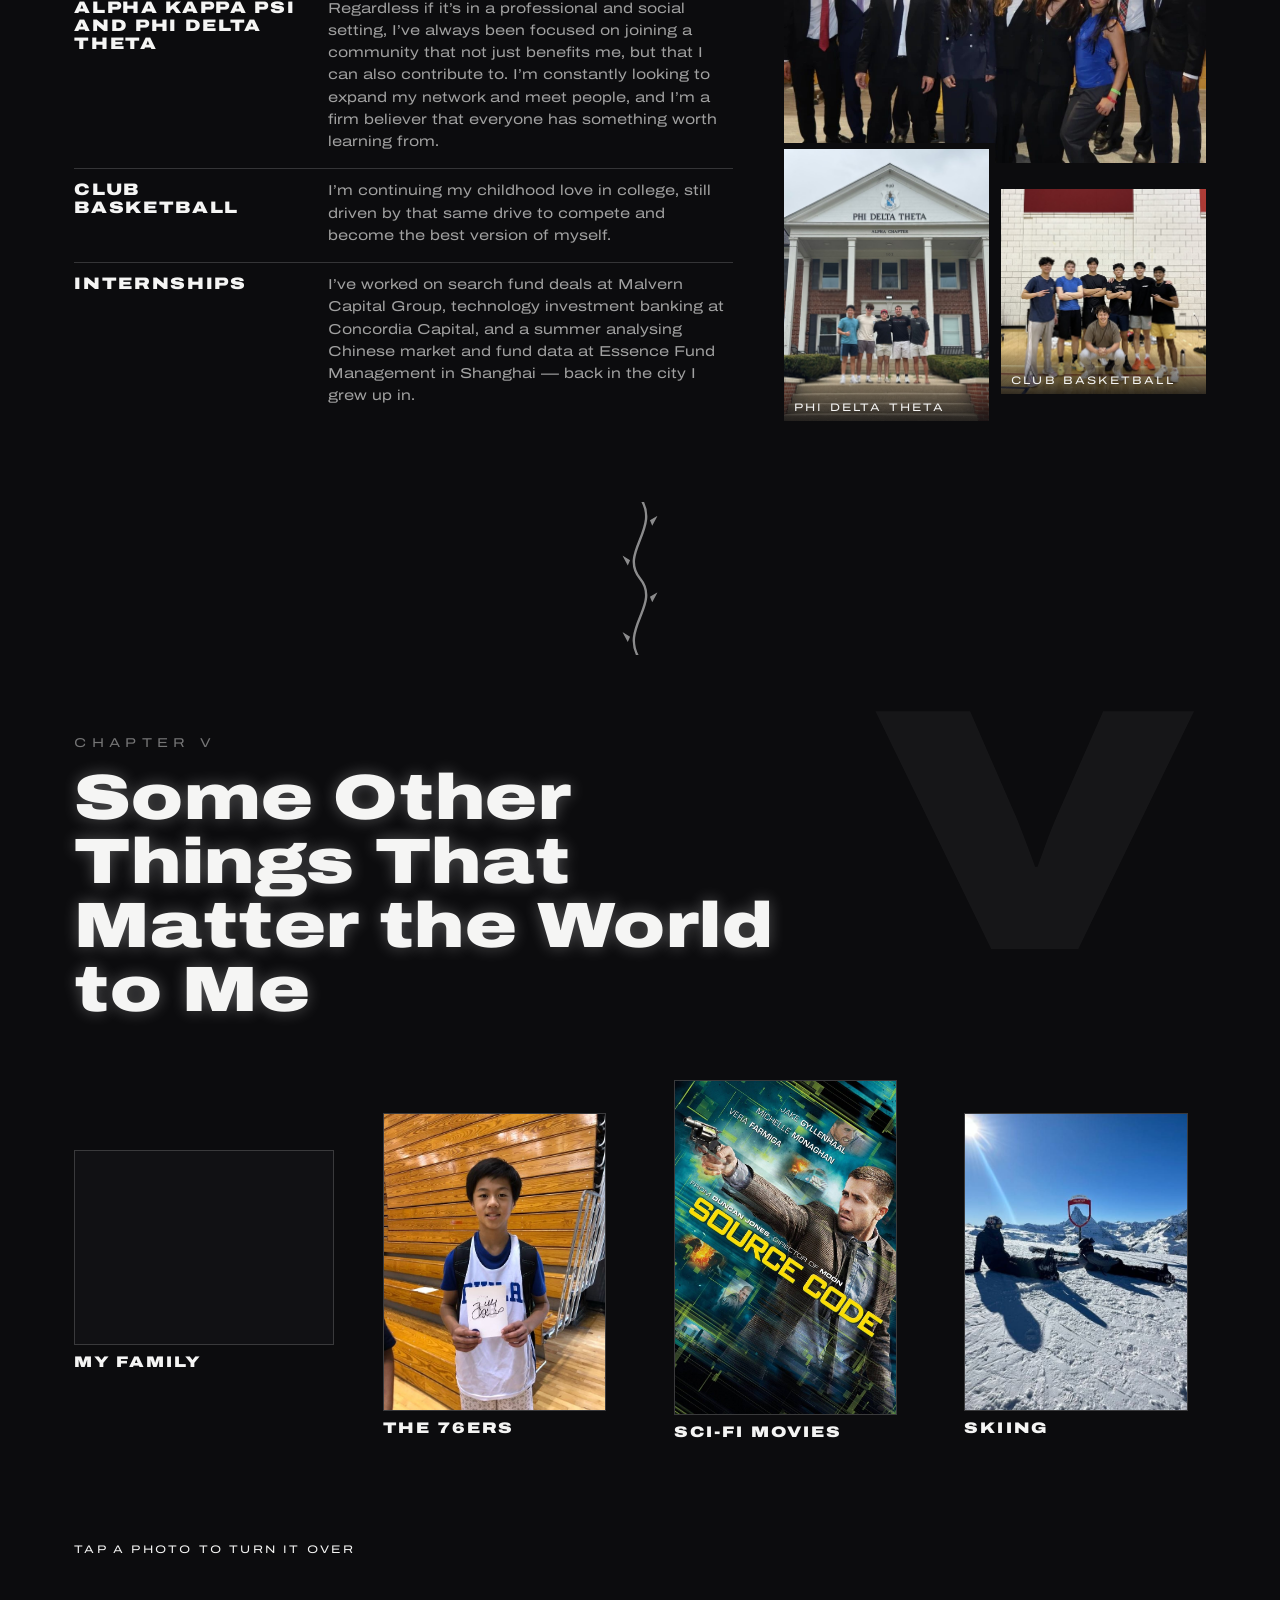
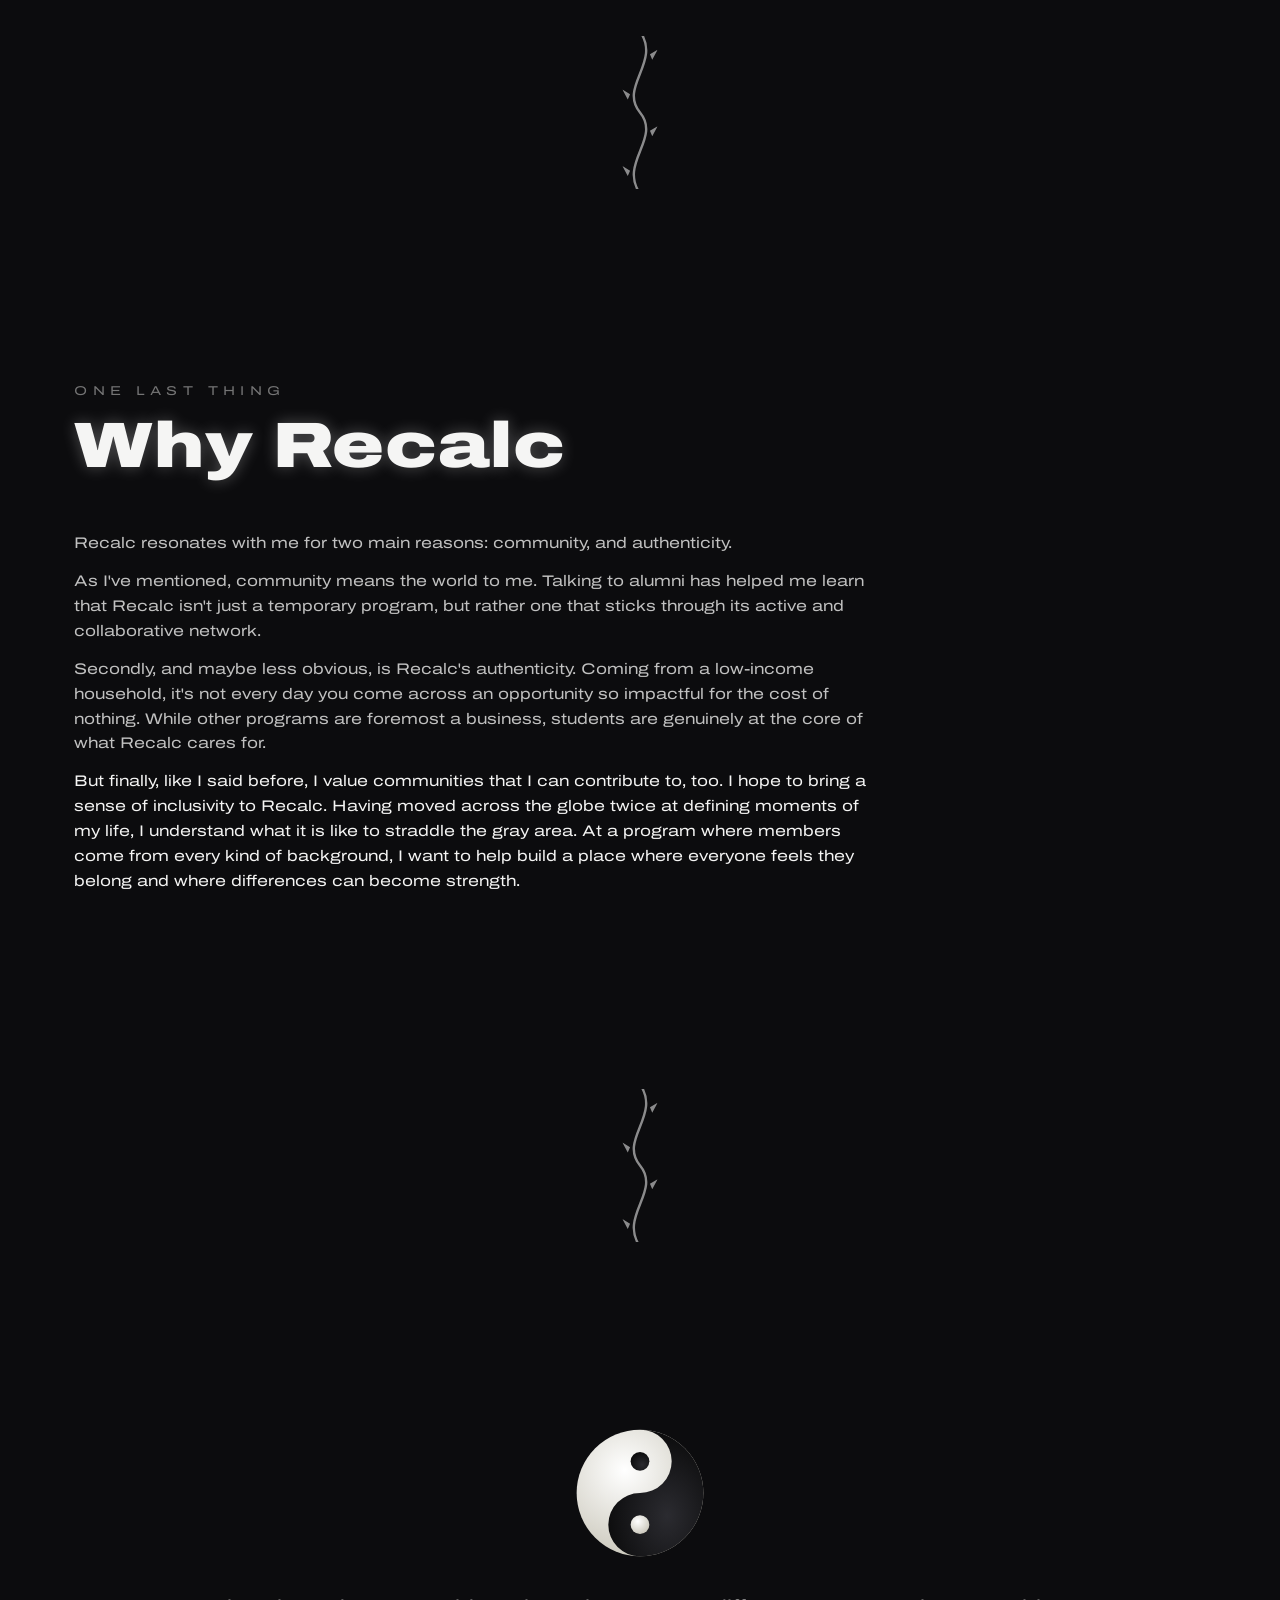
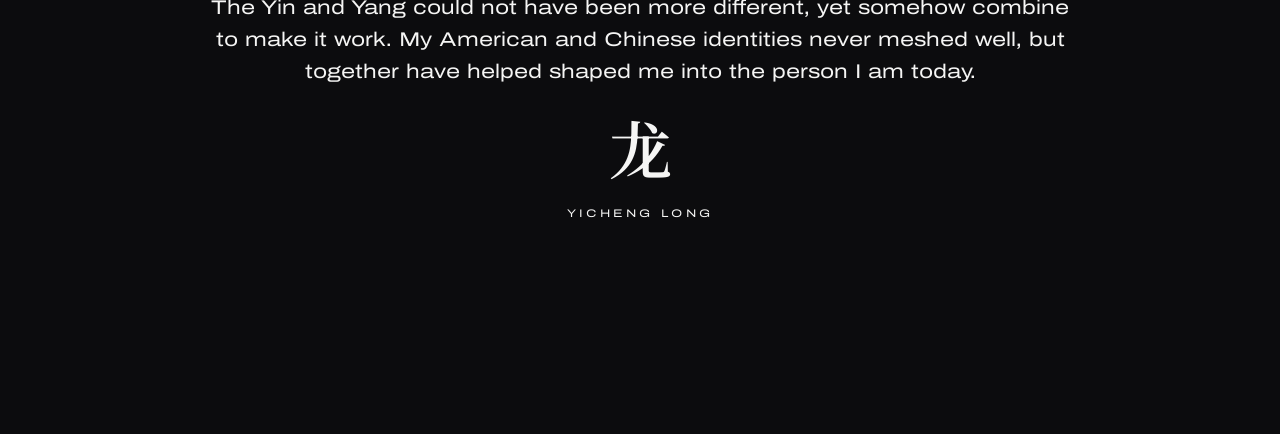
==== commit 000fc11b: "What I learned photo on the page itself, blob overlapping it Co-Authored-By: Claude Sonnet 5 <norepl" ====
--- a/index.html
+++ b/index.html
@@ -9,7 +9,7 @@
 <link rel="preconnect" href="https://fonts.gstatic.com" crossorigin />
 <link href="https://fonts.googleapis.com/css2?family=Archivo:ital,wdth,wght@0,62..125,100..900;1,62..125,100..900&display=swap" rel="stylesheet" />
 <link href="https://fonts.googleapis.com/css2?family=Noto+Serif+SC:wght@600&display=swap&text=%E9%BE%99" rel="stylesheet" />
-<link rel="stylesheet" href="chapters.css?v=df9e4a22" />
+<link rel="stylesheet" href="chapters.css?v=f0698d24" />
 <style>
   :root{
     --bg:#07070a;
@@ -429,10 +429,13 @@
         hip, the slang, the customs and the reference.</p>
       </div>
 
-      <button class="orb learn-orb rise" style="--d:.3s" type="button" data-panel="p-learned"
-              aria-haspopup="dialog" aria-label="What I learned">
-        <span class="orb-face"><span class="orb-label">What I<br>learned</span></span>
-      </button>
+      <div class="learn-stack rise" style="--d:.3s">
+        <figure class="learn-photo"><img src="images/learned-grad.jpg" alt="Yicheng in a maroon graduation gown with his younger brother and his mother at the Lower Merion graduation, 2025" style="object-position:50% 30%" loading="lazy" decoding="async" /></figure>
+        <button class="orb learn-orb" type="button" data-panel="p-learned"
+                aria-haspopup="dialog" aria-label="What I learned">
+          <span class="orb-face"><span class="orb-label">What I<br>learned</span></span>
+        </button>
+      </div>
     </div>
 
     <p class="prose-coda rise" style="--d:.4s">I was once again back at square one.</p>
@@ -452,9 +455,6 @@
             that even the cross-cultural perspective my past allowed me to bring to the
             table &mdash; something I previously wasn&rsquo;t even aware I had &mdash; was in
             fact a good thing.</p>
-          </div>
-          <div class="panel-photos panel-photos-one">
-            <figure class="pp pp-tall"><img src="images/learned-grad.jpg" alt="Yicheng in a maroon graduation gown with his younger brother and his mother at the Lower Merion graduation, 2025" style="object-position:50% 30%" loading="lazy" decoding="async" /></figure>
           </div>
         </div>
       </div>
--- a/chapters.css
+++ b/chapters.css
@@ -1215,6 +1215,15 @@
 
 /* real photos in the two place pages' frames, and the single tall picture beside "What I learned" */
 .frame img.slot-photo{ display:block; width:min(100%,46vh); margin-left:auto; height:100%; min-height:clamp(110px,16vh,190px); object-fit:cover; }
-.panel-photos-one{ grid-template-columns:1fr; width:clamp(190px,21vw,300px); }
-.pp-tall{ aspect-ratio:3/4; }
 @media (max-width:640px){ .frame img.slot-photo{ aspect-ratio:3/2; height:auto; } }
+
+/* chapter II: the graduation photo on the right, the blob cutting into its lower-left corner
+ * with the same overlap and ring as every other photo spread */
+.learn-stack{ position:relative; justify-self:end; width:clamp(190px,21vw,290px); margin-right:clamp(0px,2vw,2rem); }
+.learn-photo{ margin:0; aspect-ratio:3/4; background:#0f0f12; }
+.learn-photo img{ display:block; width:100%; height:100%; object-fit:cover; }
+.learn-stack .learn-orb{ position:absolute; left:calc(var(--base) * -.78); bottom:calc(var(--base) * -.3); justify-self:auto; }
+@media (max-width:900px){
+  .learn-stack{ justify-self:start; margin:0 0 calc(var(--base,200px) * .4) calc(clamp(170px,46vw,240px) * .5); }
+  .learn-stack .learn-orb{ --base:clamp(150px,40vw,200px); }
+}
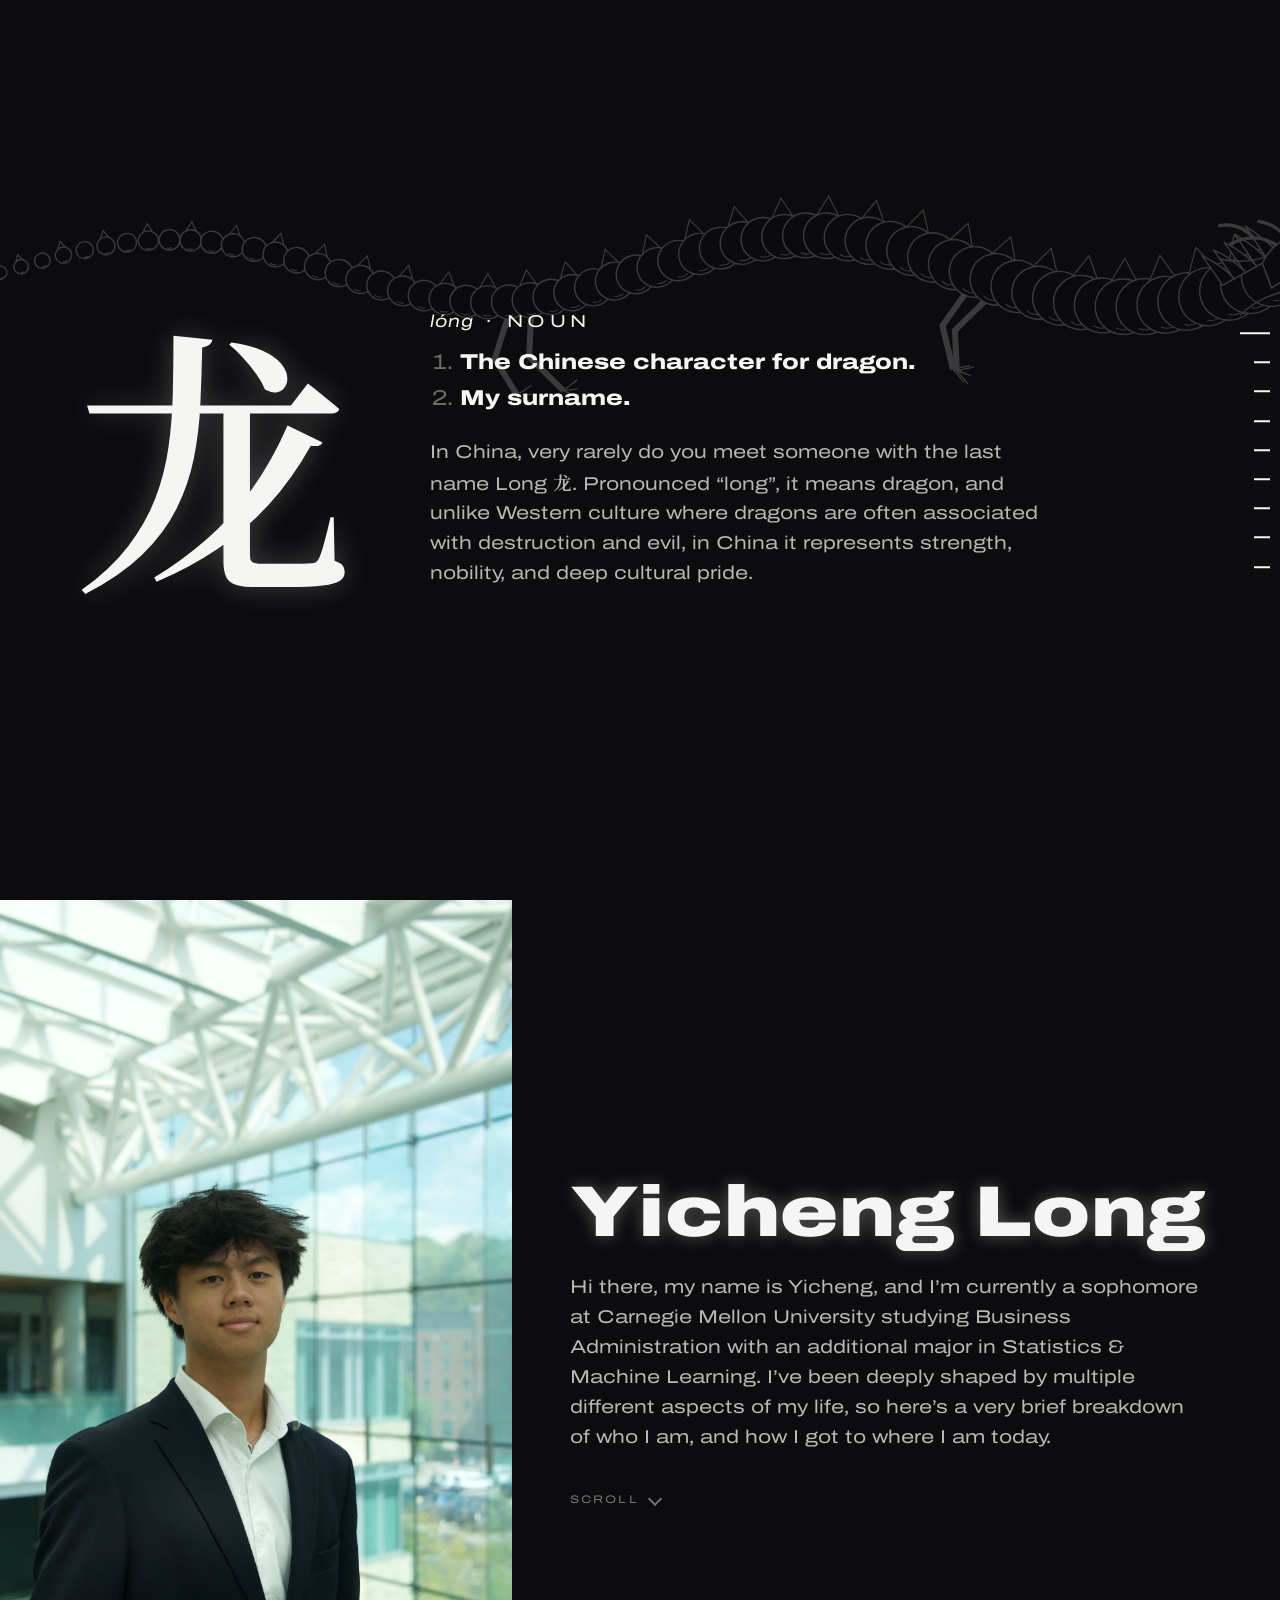
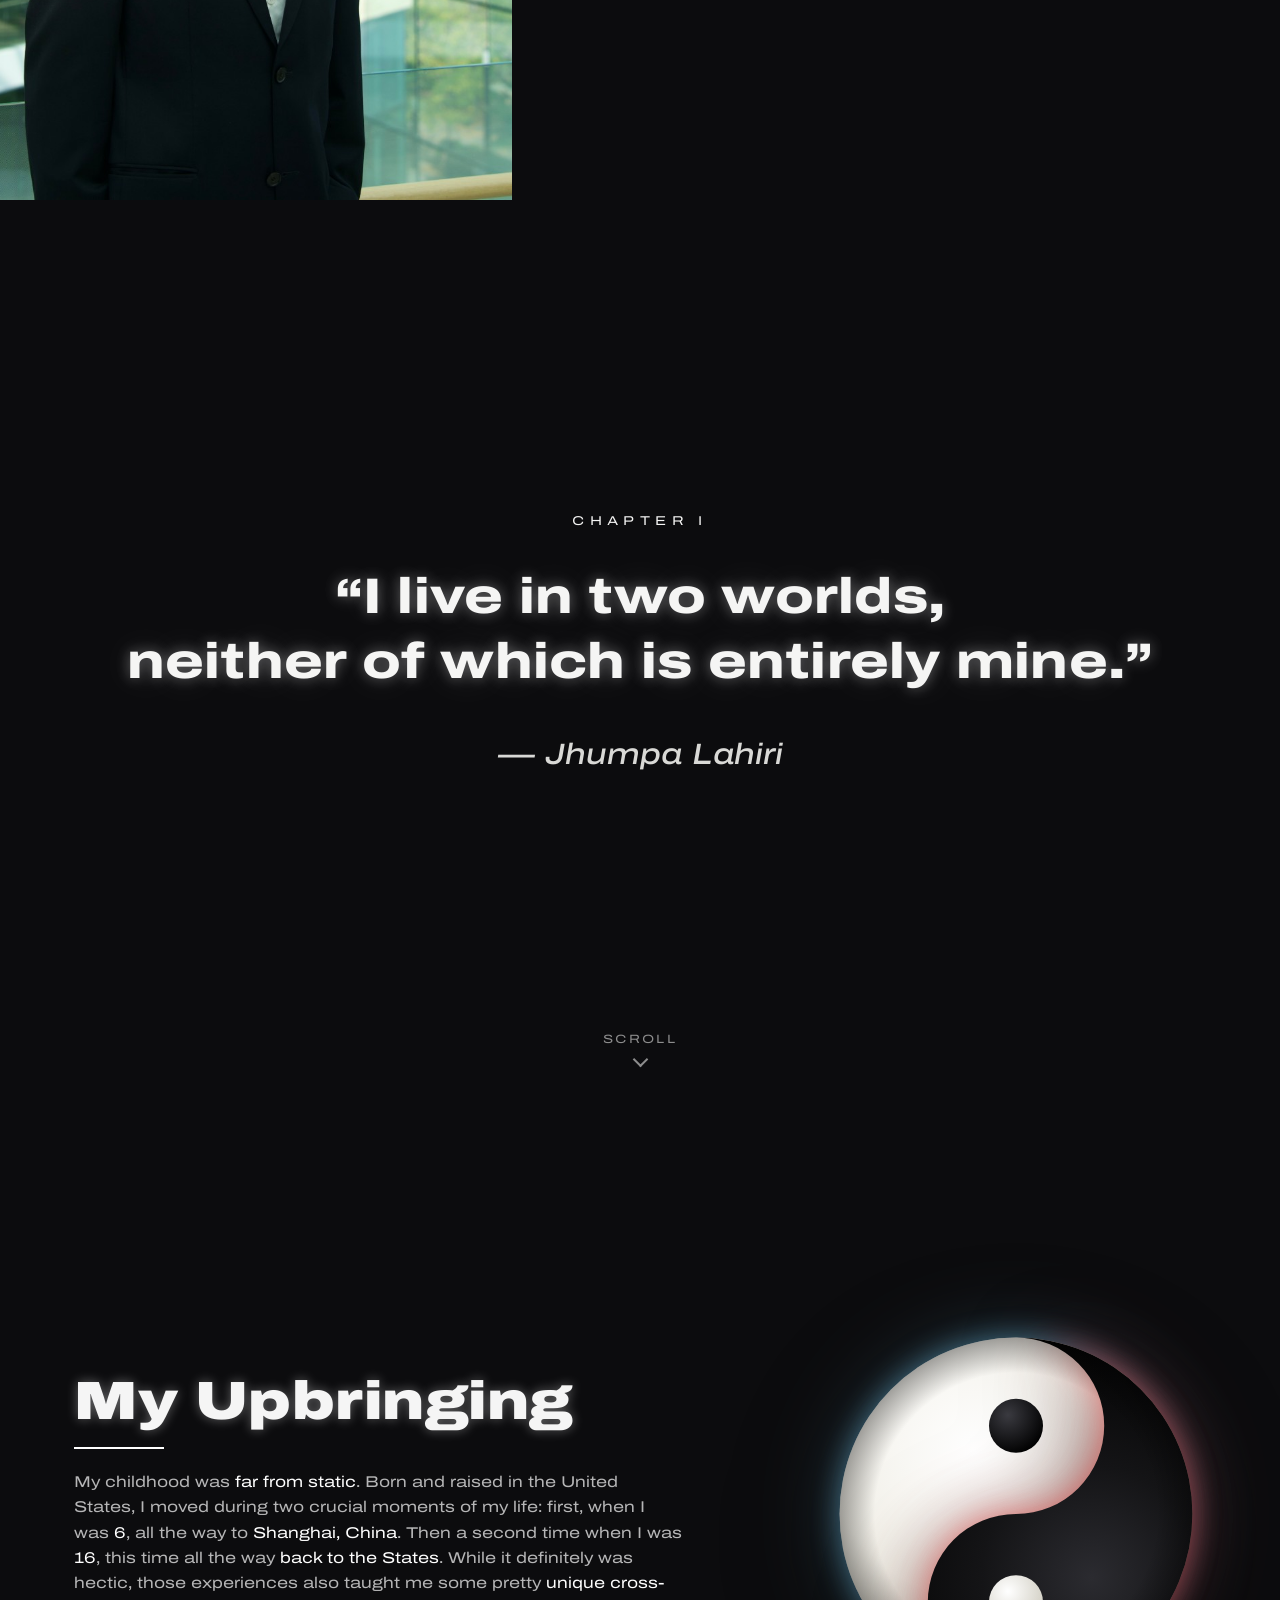
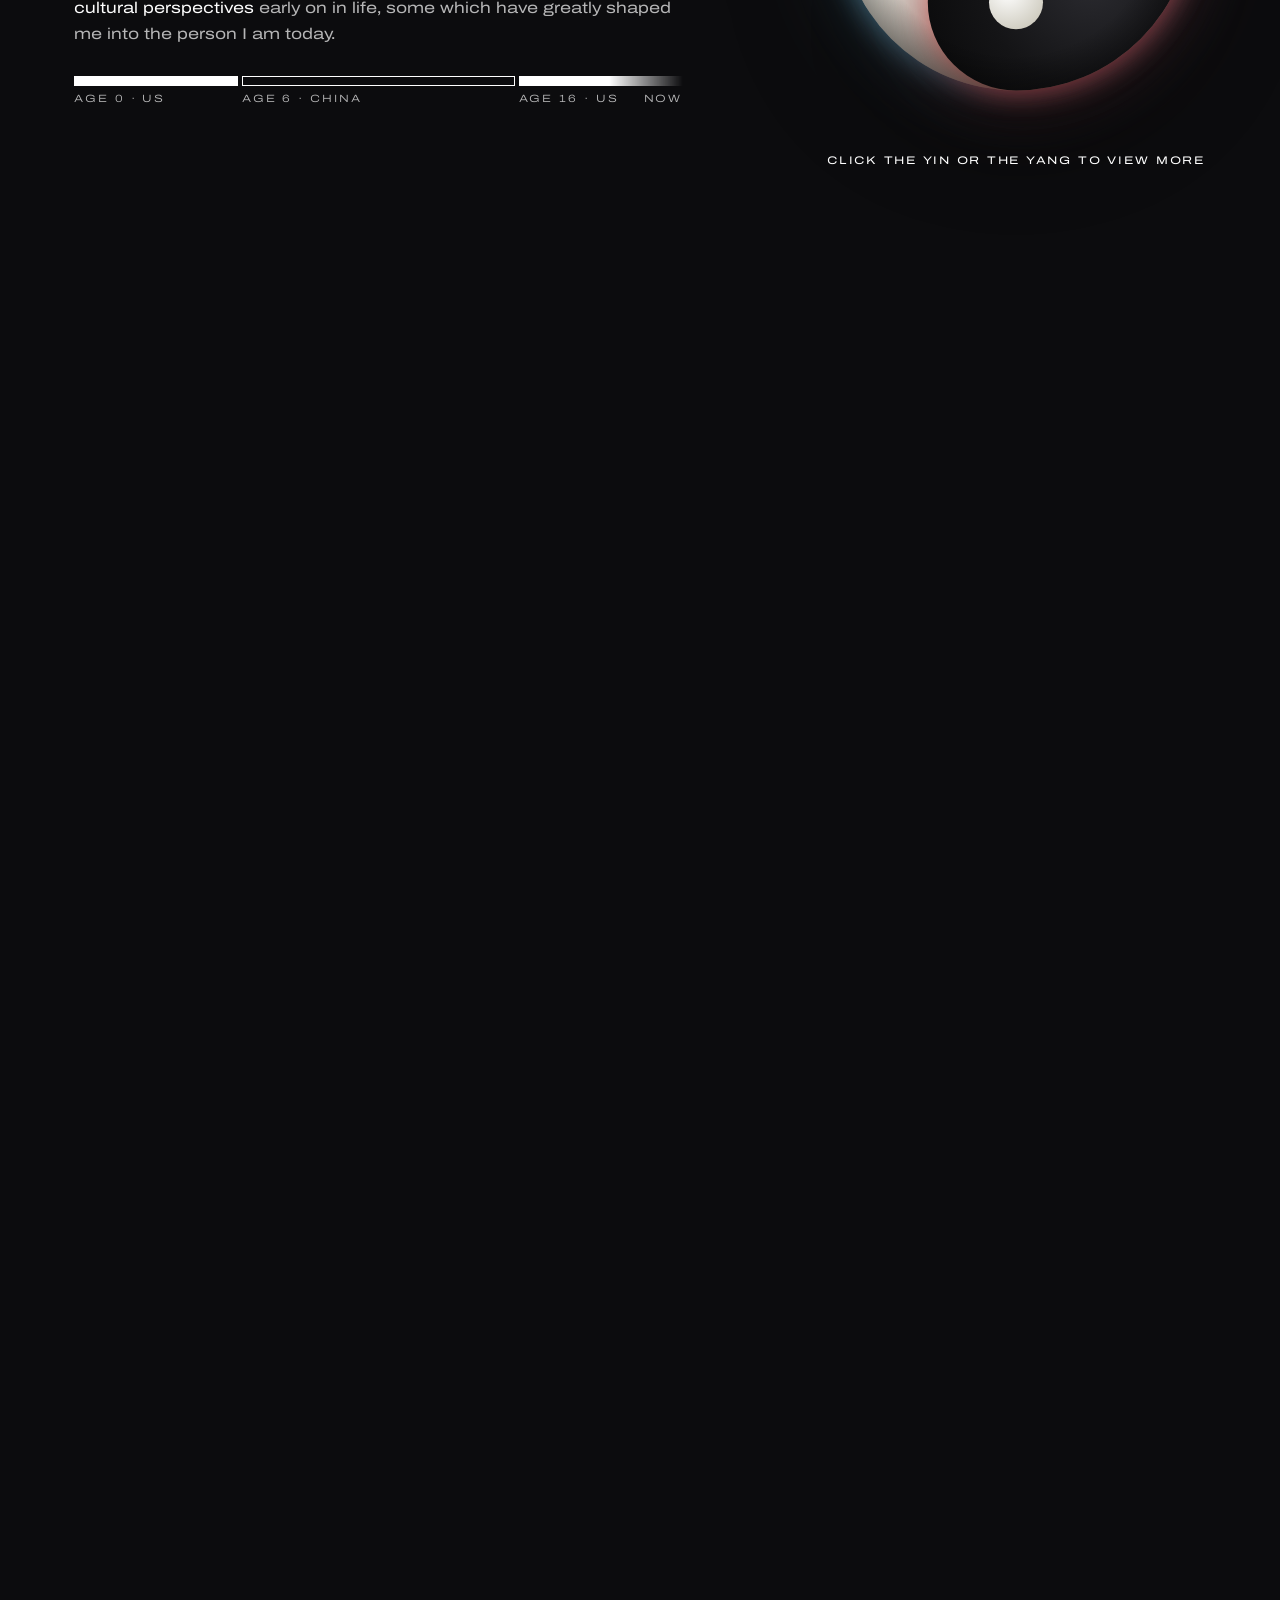
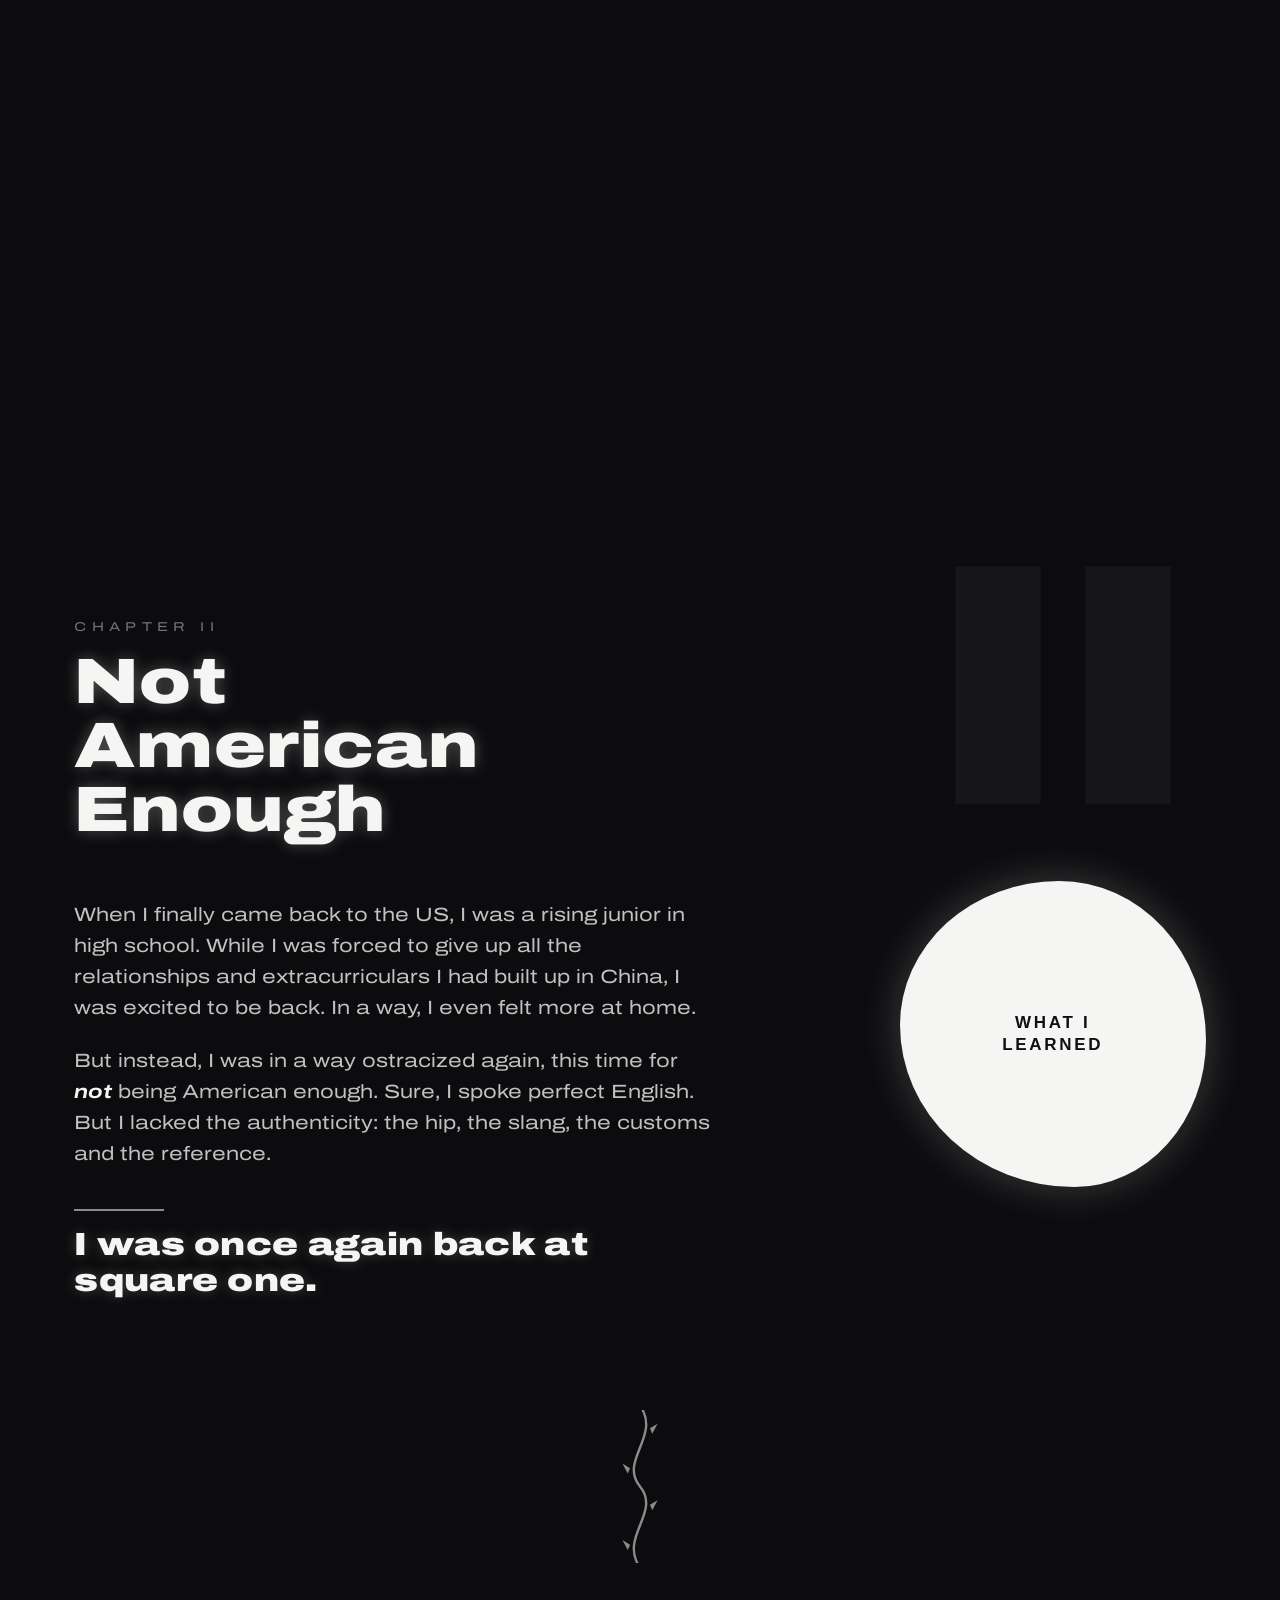
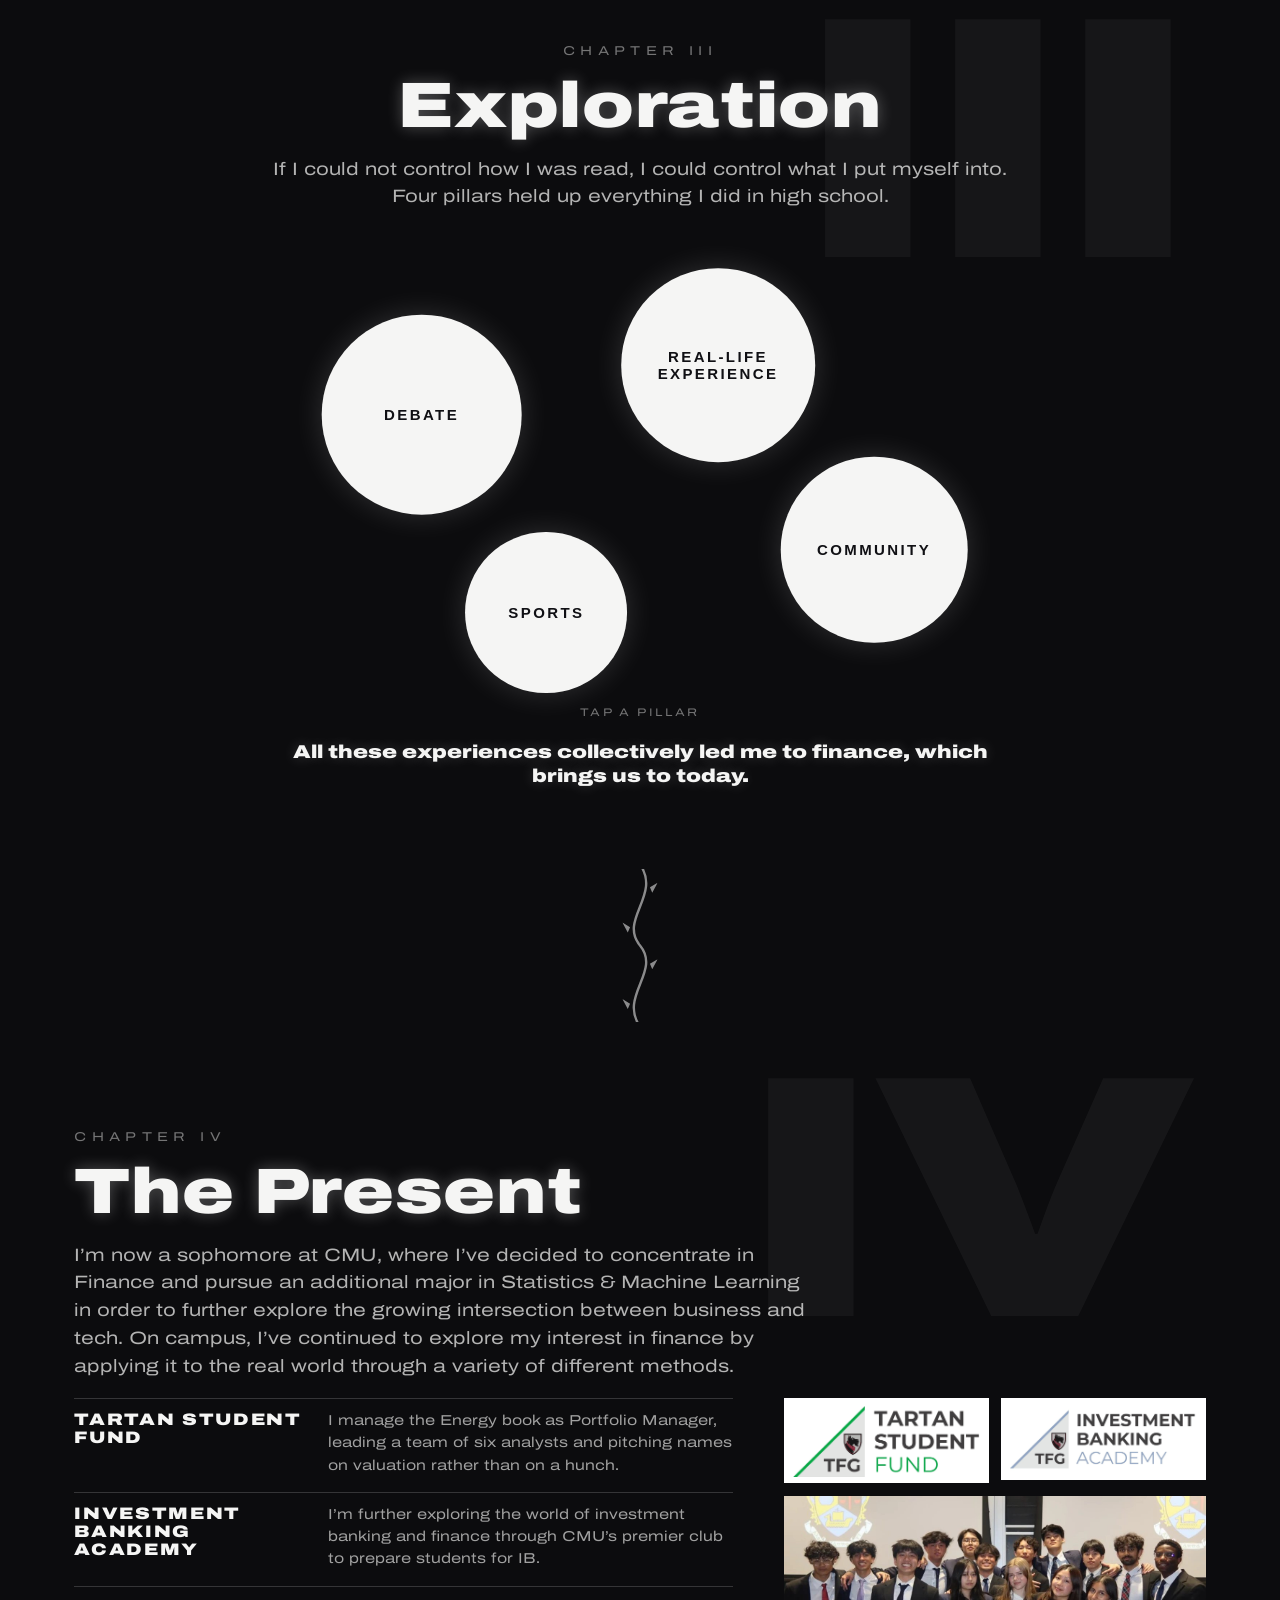
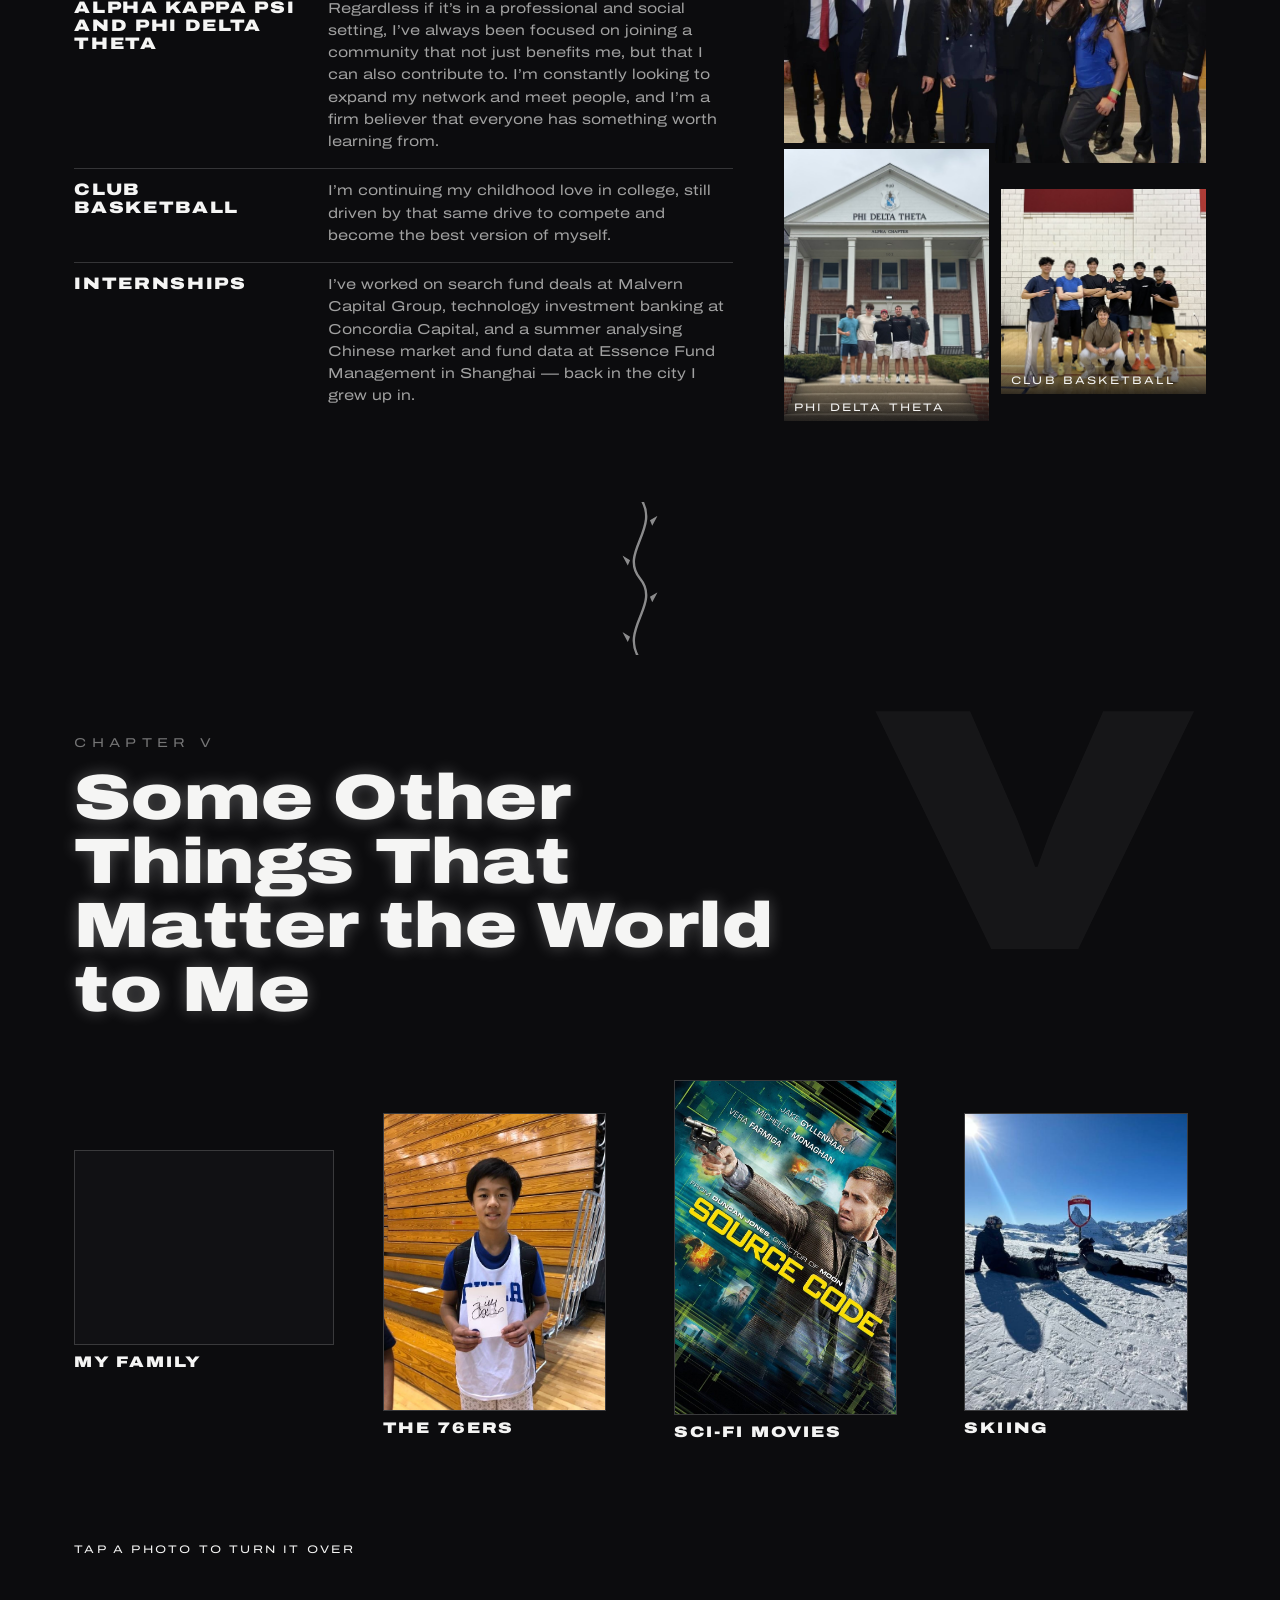
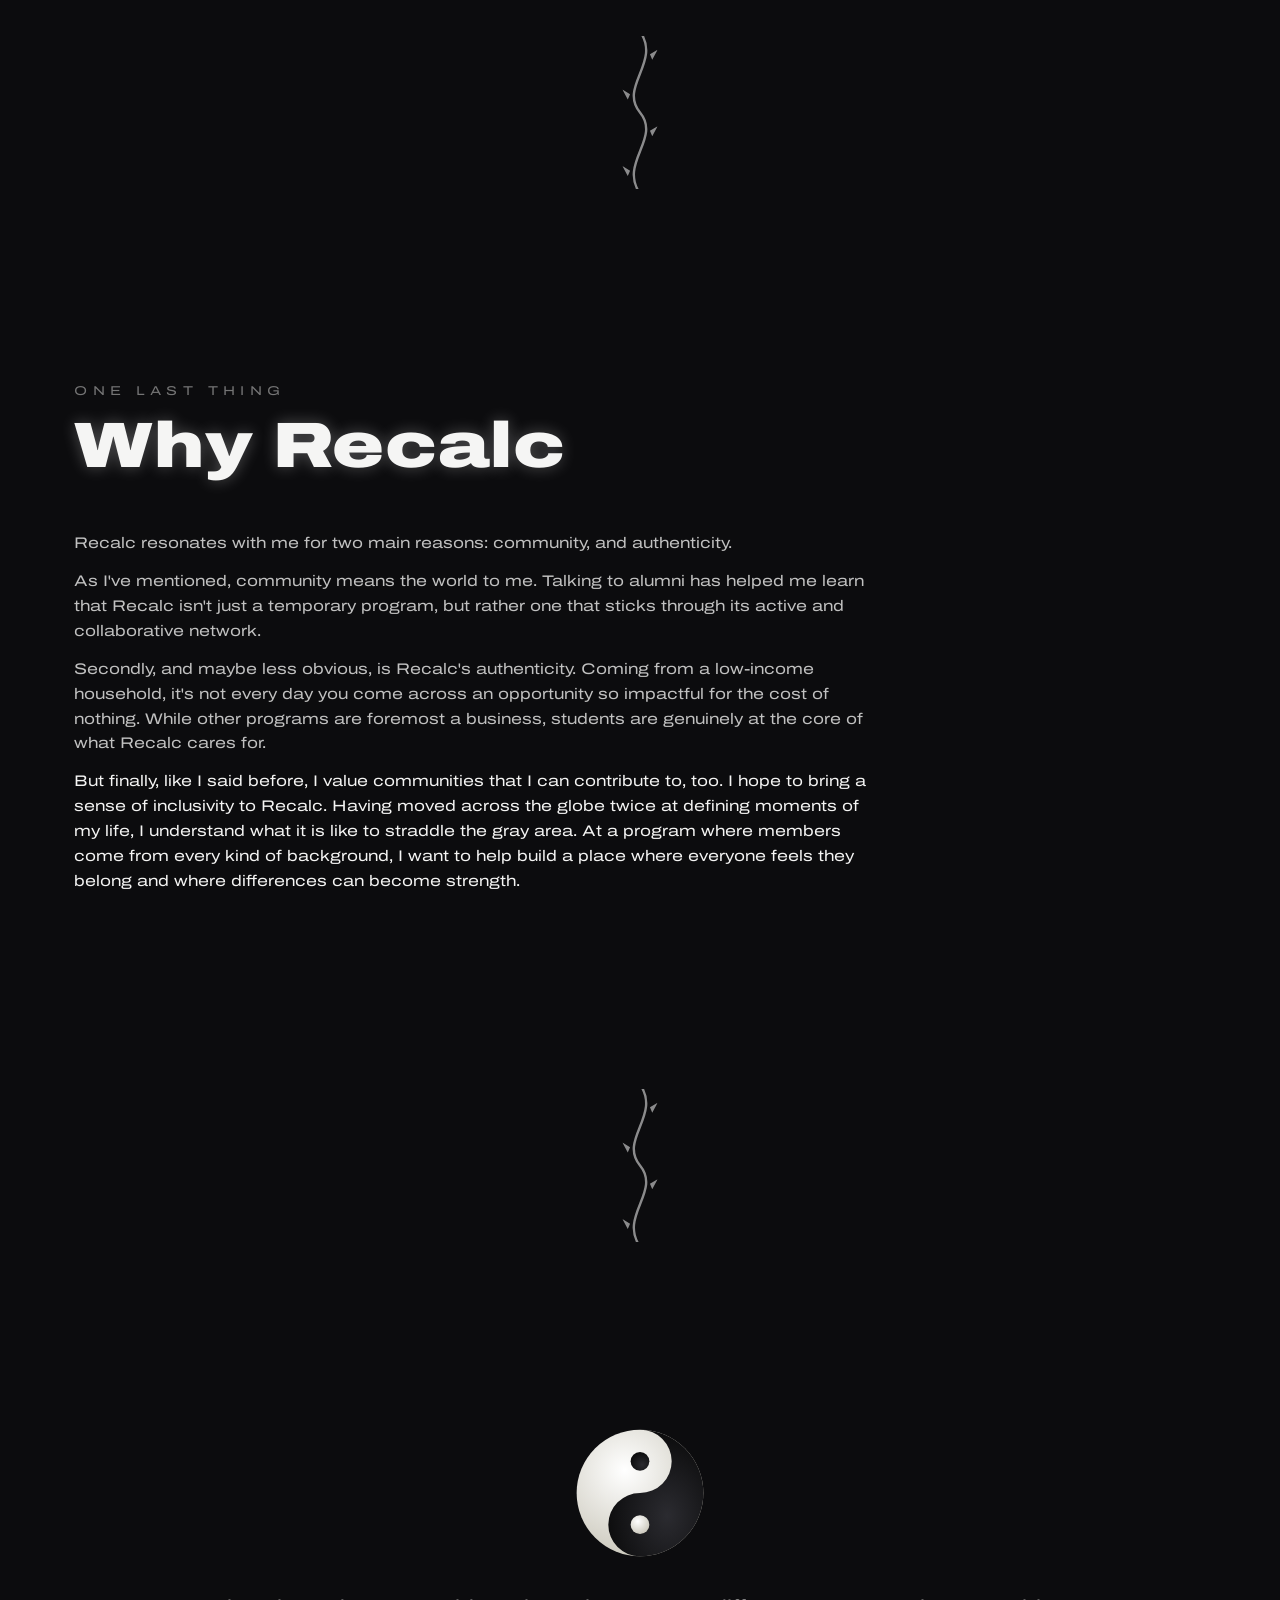
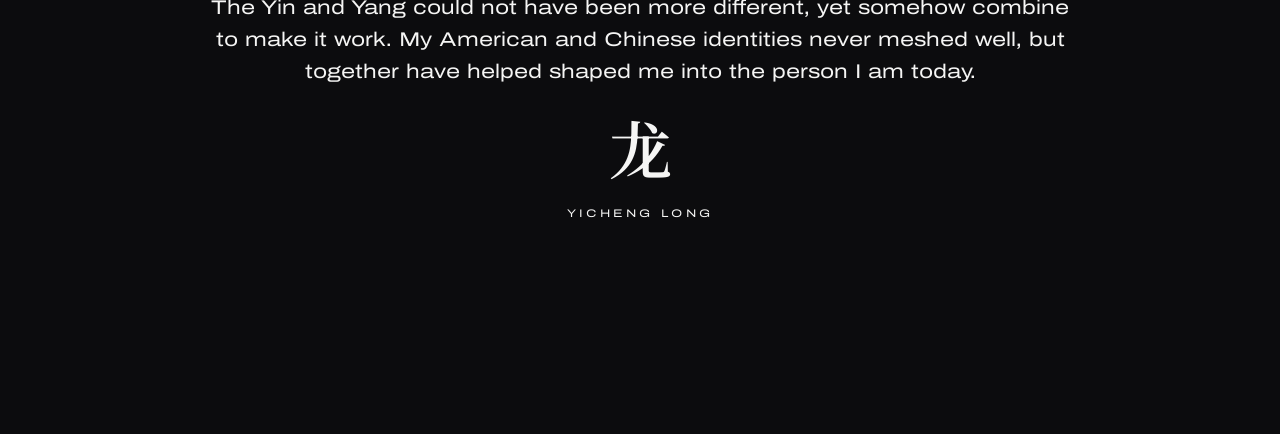
==== commit 446ea2c6: "Swap US photos, drop captions, remove Chapter II photo Co-Authored-By: Claude Sonnet 5 <noreply@anth" ====
--- a/index.html
+++ b/index.html
@@ -9,7 +9,7 @@
 <link rel="preconnect" href="https://fonts.gstatic.com" crossorigin />
 <link href="https://fonts.googleapis.com/css2?family=Archivo:ital,wdth,wght@0,62..125,100..900;1,62..125,100..900&display=swap" rel="stylesheet" />
 <link href="https://fonts.googleapis.com/css2?family=Noto+Serif+SC:wght@600&display=swap&text=%E9%BE%99" rel="stylesheet" />
-<link rel="stylesheet" href="chapters.css?v=f0698d24" />
+<link rel="stylesheet" href="chapters.css?v=c38c921a" />
 <style>
   :root{
     --bg:#07070a;
@@ -429,13 +429,10 @@
         hip, the slang, the customs and the reference.</p>
       </div>
 
-      <div class="learn-stack rise" style="--d:.3s">
-        <figure class="learn-photo"><img src="images/learned-grad.jpg" alt="Yicheng in a maroon graduation gown with his younger brother and his mother at the Lower Merion graduation, 2025" style="object-position:50% 30%" loading="lazy" decoding="async" /></figure>
-        <button class="orb learn-orb" type="button" data-panel="p-learned"
-                aria-haspopup="dialog" aria-label="What I learned">
-          <span class="orb-face"><span class="orb-label">What I<br>learned</span></span>
-        </button>
-      </div>
+      <button class="orb learn-orb rise" style="--d:.3s" type="button" data-panel="p-learned"
+              aria-haspopup="dialog" aria-label="What I learned">
+        <span class="orb-face"><span class="orb-label">What I<br>learned</span></span>
+      </button>
     </div>
 
     <p class="prose-coda rise" style="--d:.4s">I was once again back at square one.</p>
--- a/chapters.css
+++ b/chapters.css
@@ -1217,13 +1217,3 @@
 .frame img.slot-photo{ display:block; width:min(100%,46vh); margin-left:auto; height:100%; min-height:clamp(110px,16vh,190px); object-fit:cover; }
 @media (max-width:640px){ .frame img.slot-photo{ aspect-ratio:3/2; height:auto; } }
 
-/* chapter II: the graduation photo on the right, the blob cutting into its lower-left corner
- * with the same overlap and ring as every other photo spread */
-.learn-stack{ position:relative; justify-self:end; width:clamp(190px,21vw,290px); margin-right:clamp(0px,2vw,2rem); }
-.learn-photo{ margin:0; aspect-ratio:3/4; background:#0f0f12; }
-.learn-photo img{ display:block; width:100%; height:100%; object-fit:cover; }
-.learn-stack .learn-orb{ position:absolute; left:calc(var(--base) * -.78); bottom:calc(var(--base) * -.3); justify-self:auto; }
-@media (max-width:900px){
-  .learn-stack{ justify-self:start; margin:0 0 calc(var(--base,200px) * .4) calc(clamp(170px,46vw,240px) * .5); }
-  .learn-stack .learn-orb{ --base:clamp(150px,40vw,200px); }
-}
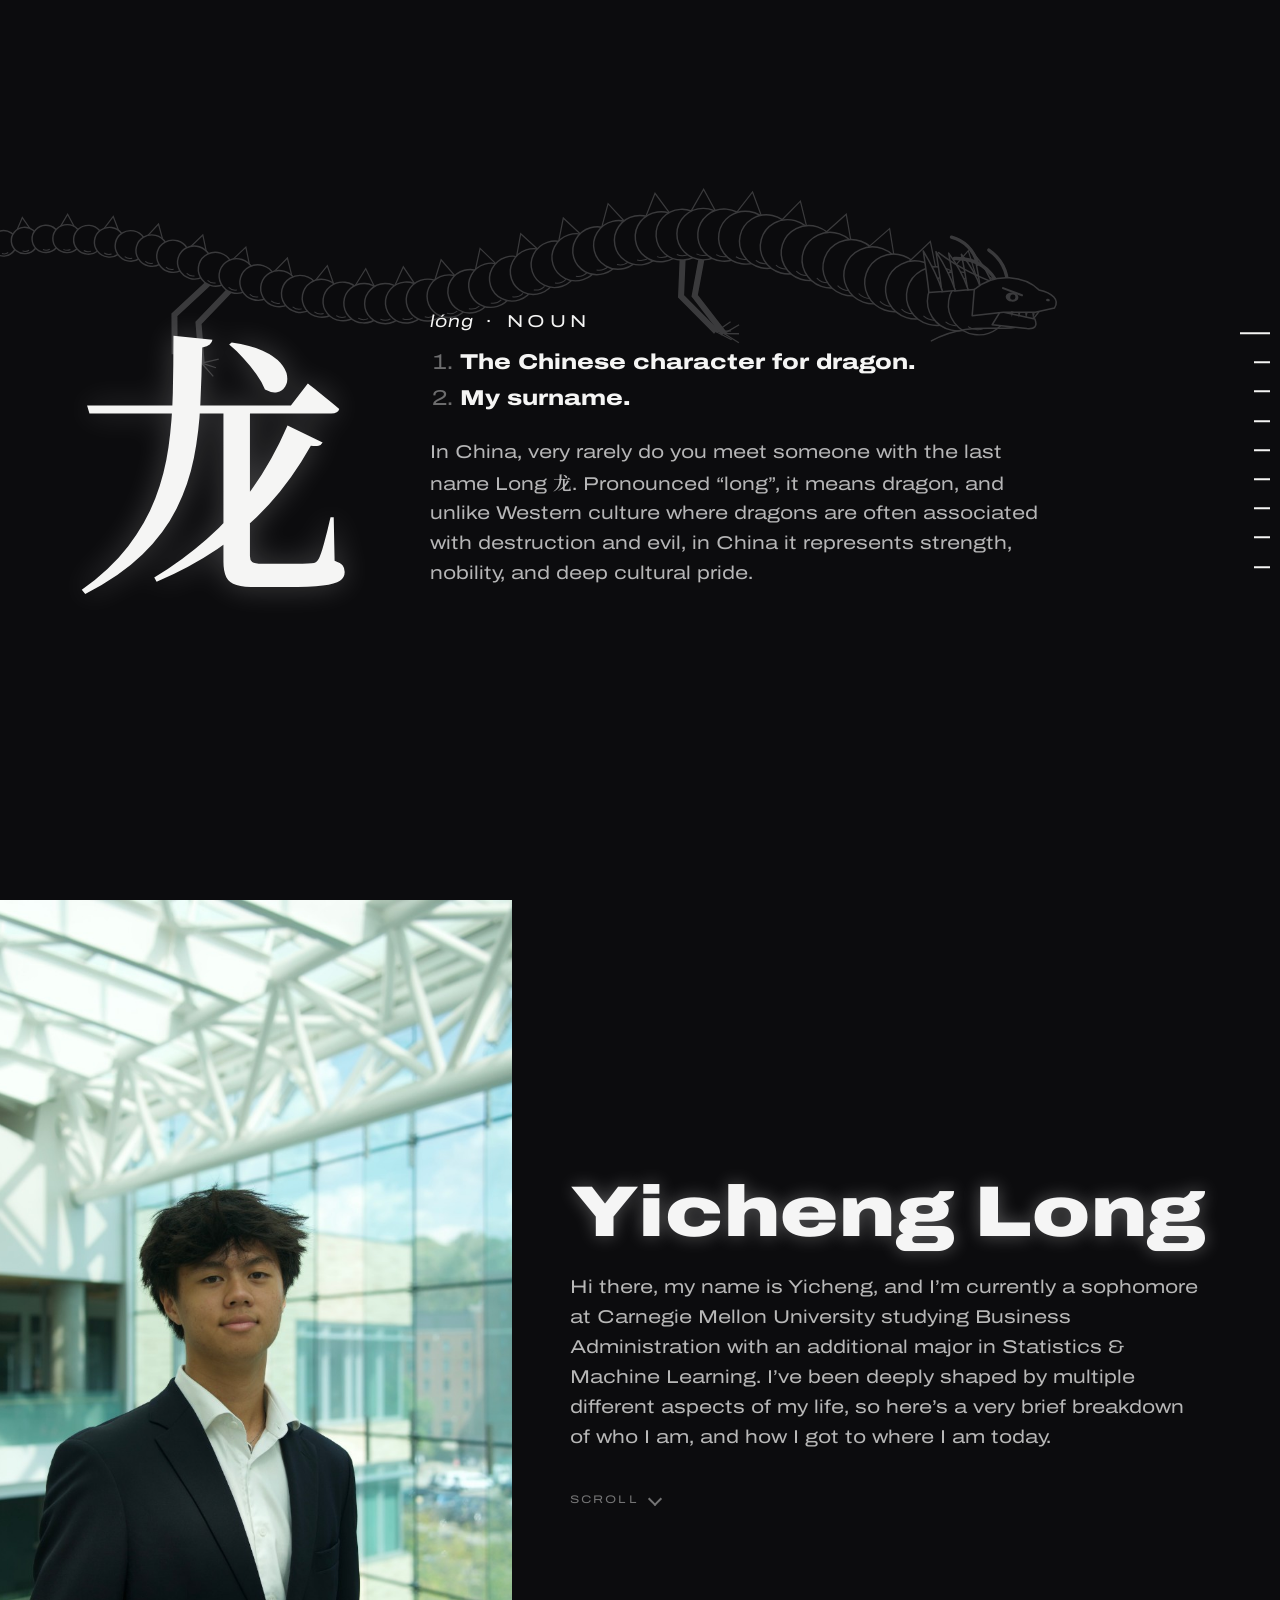
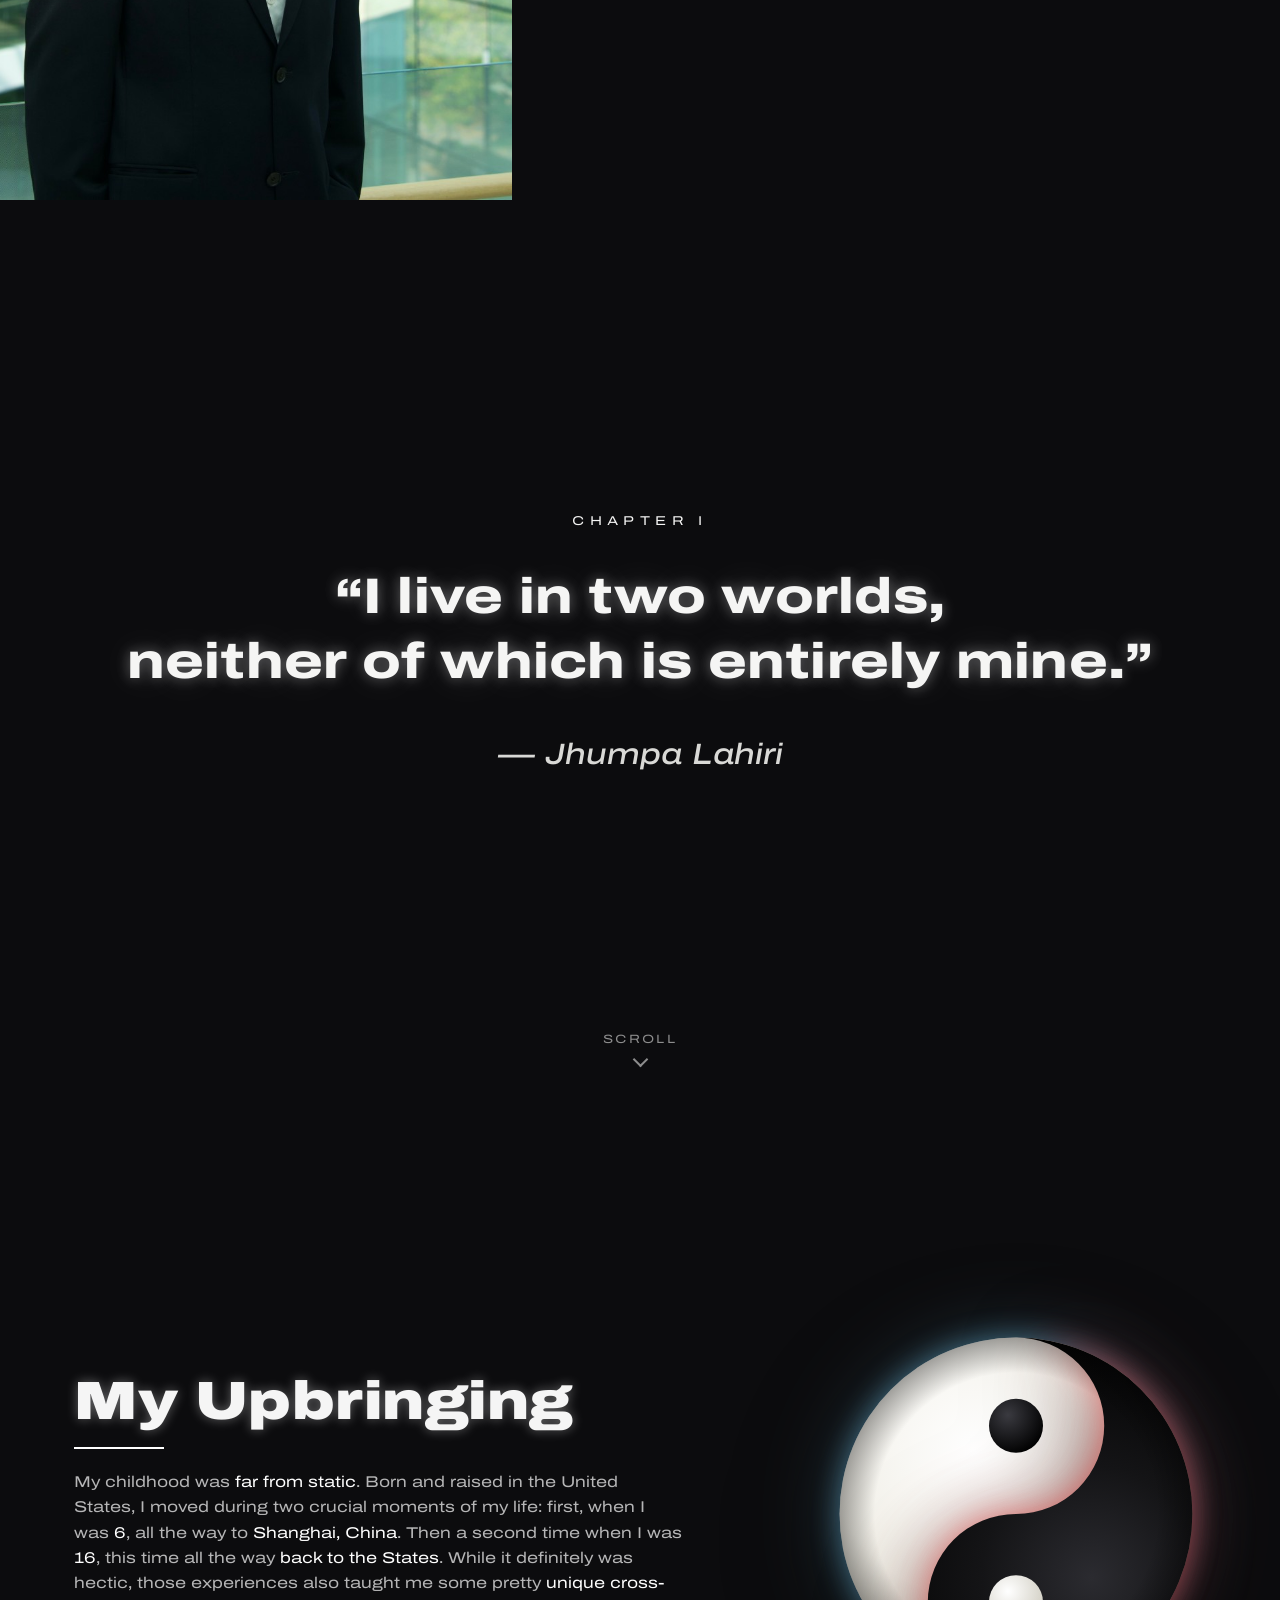
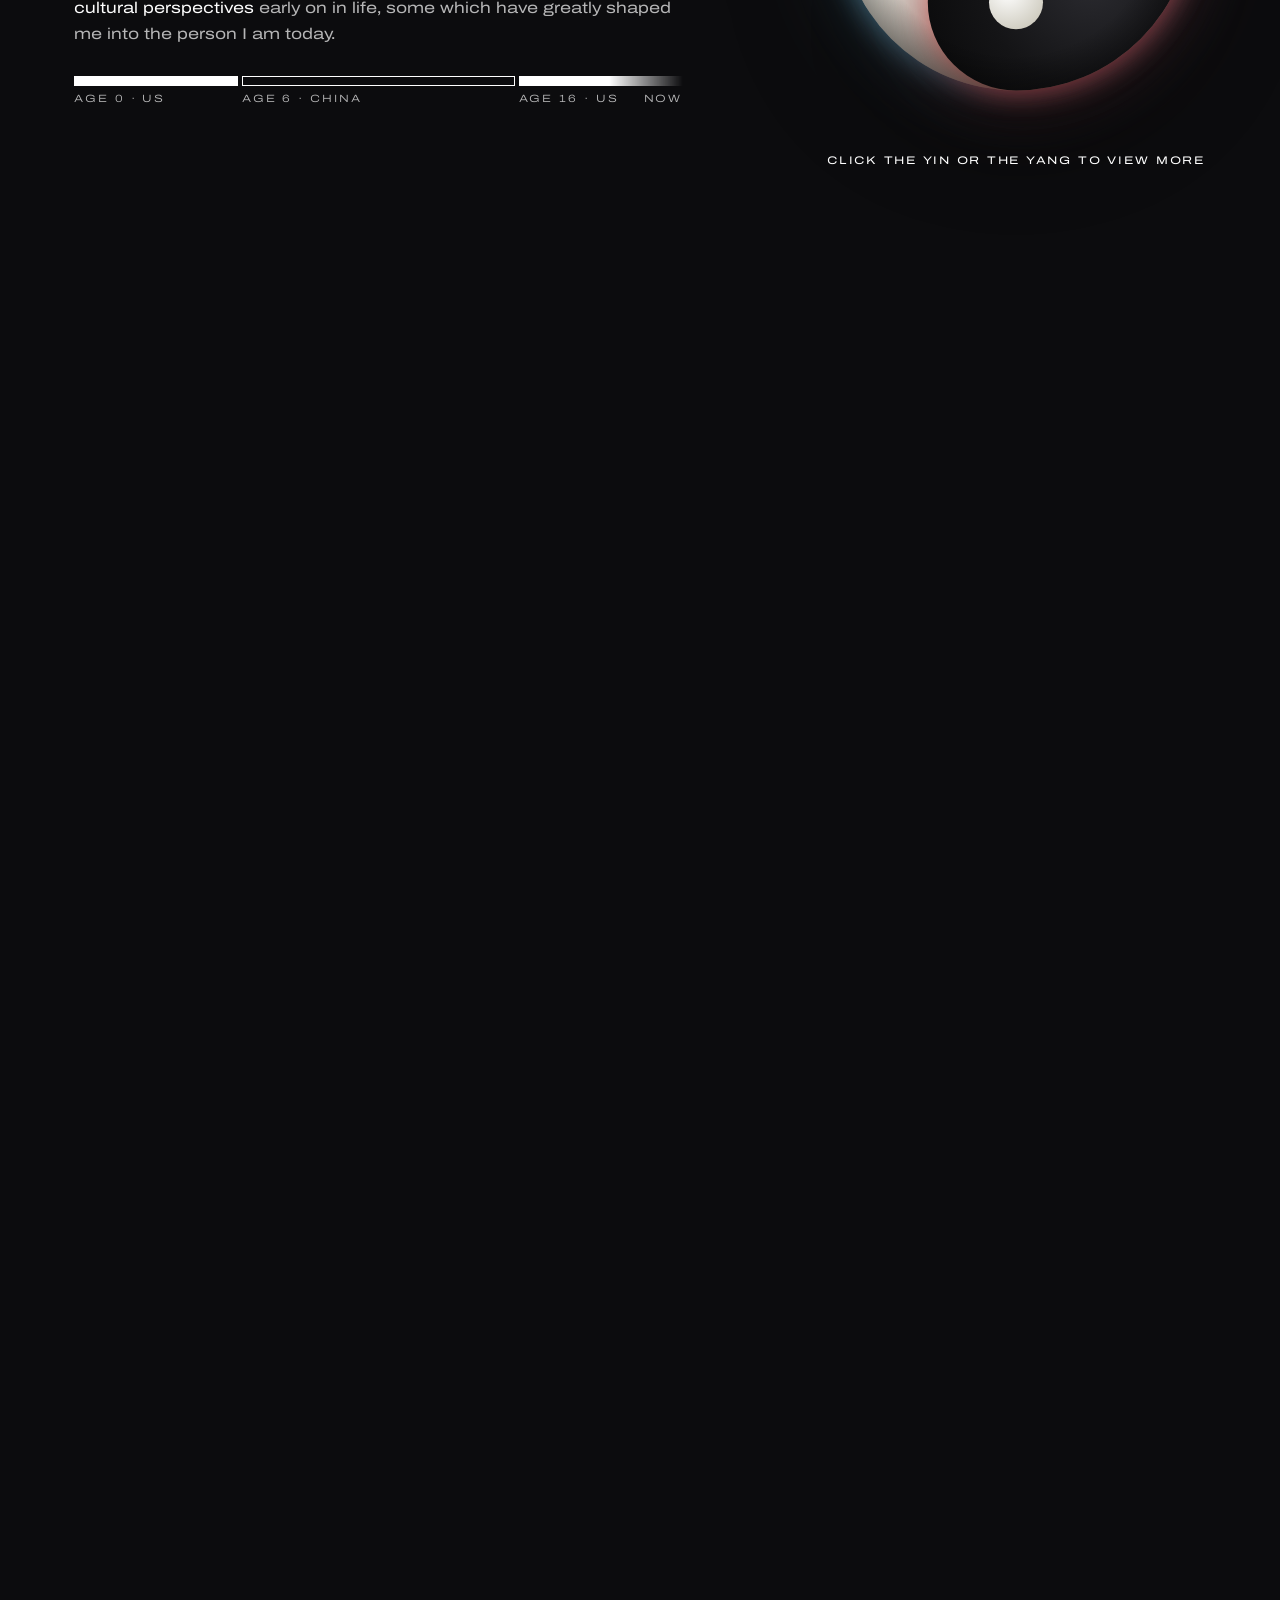
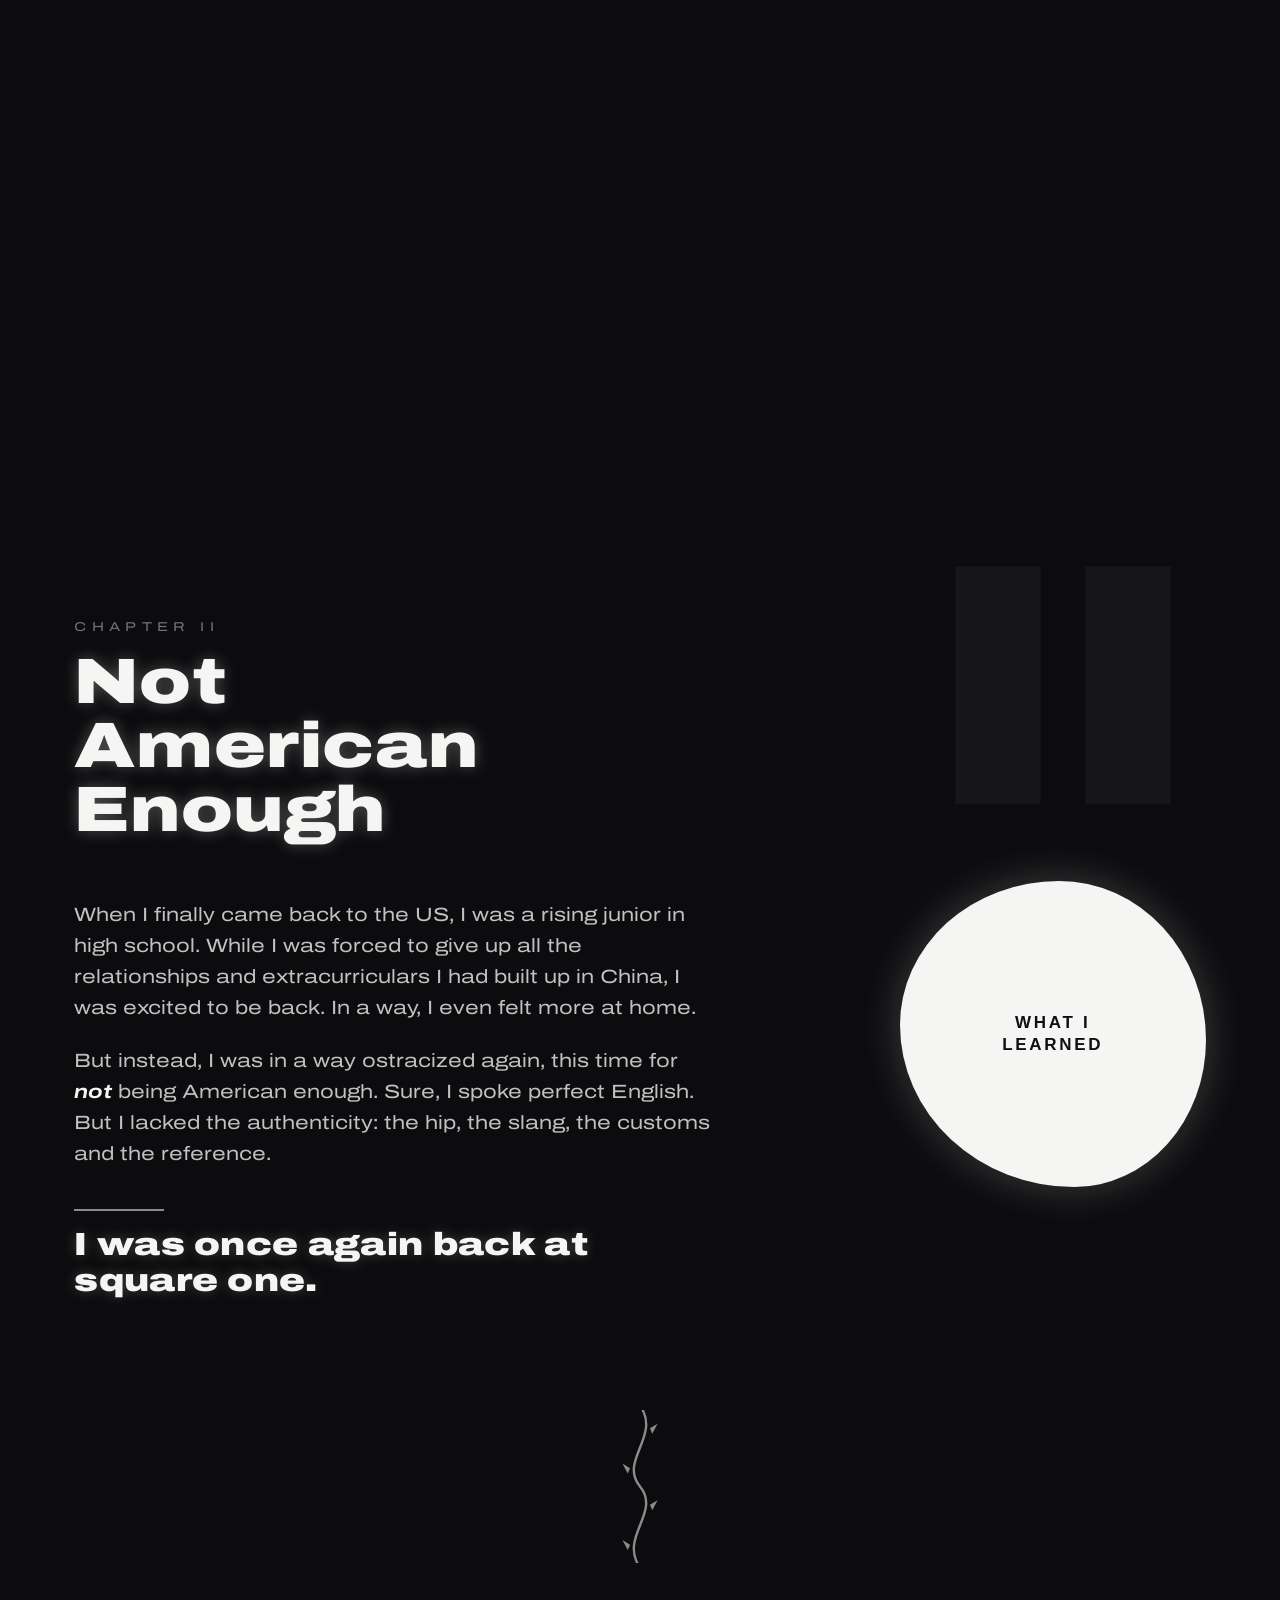
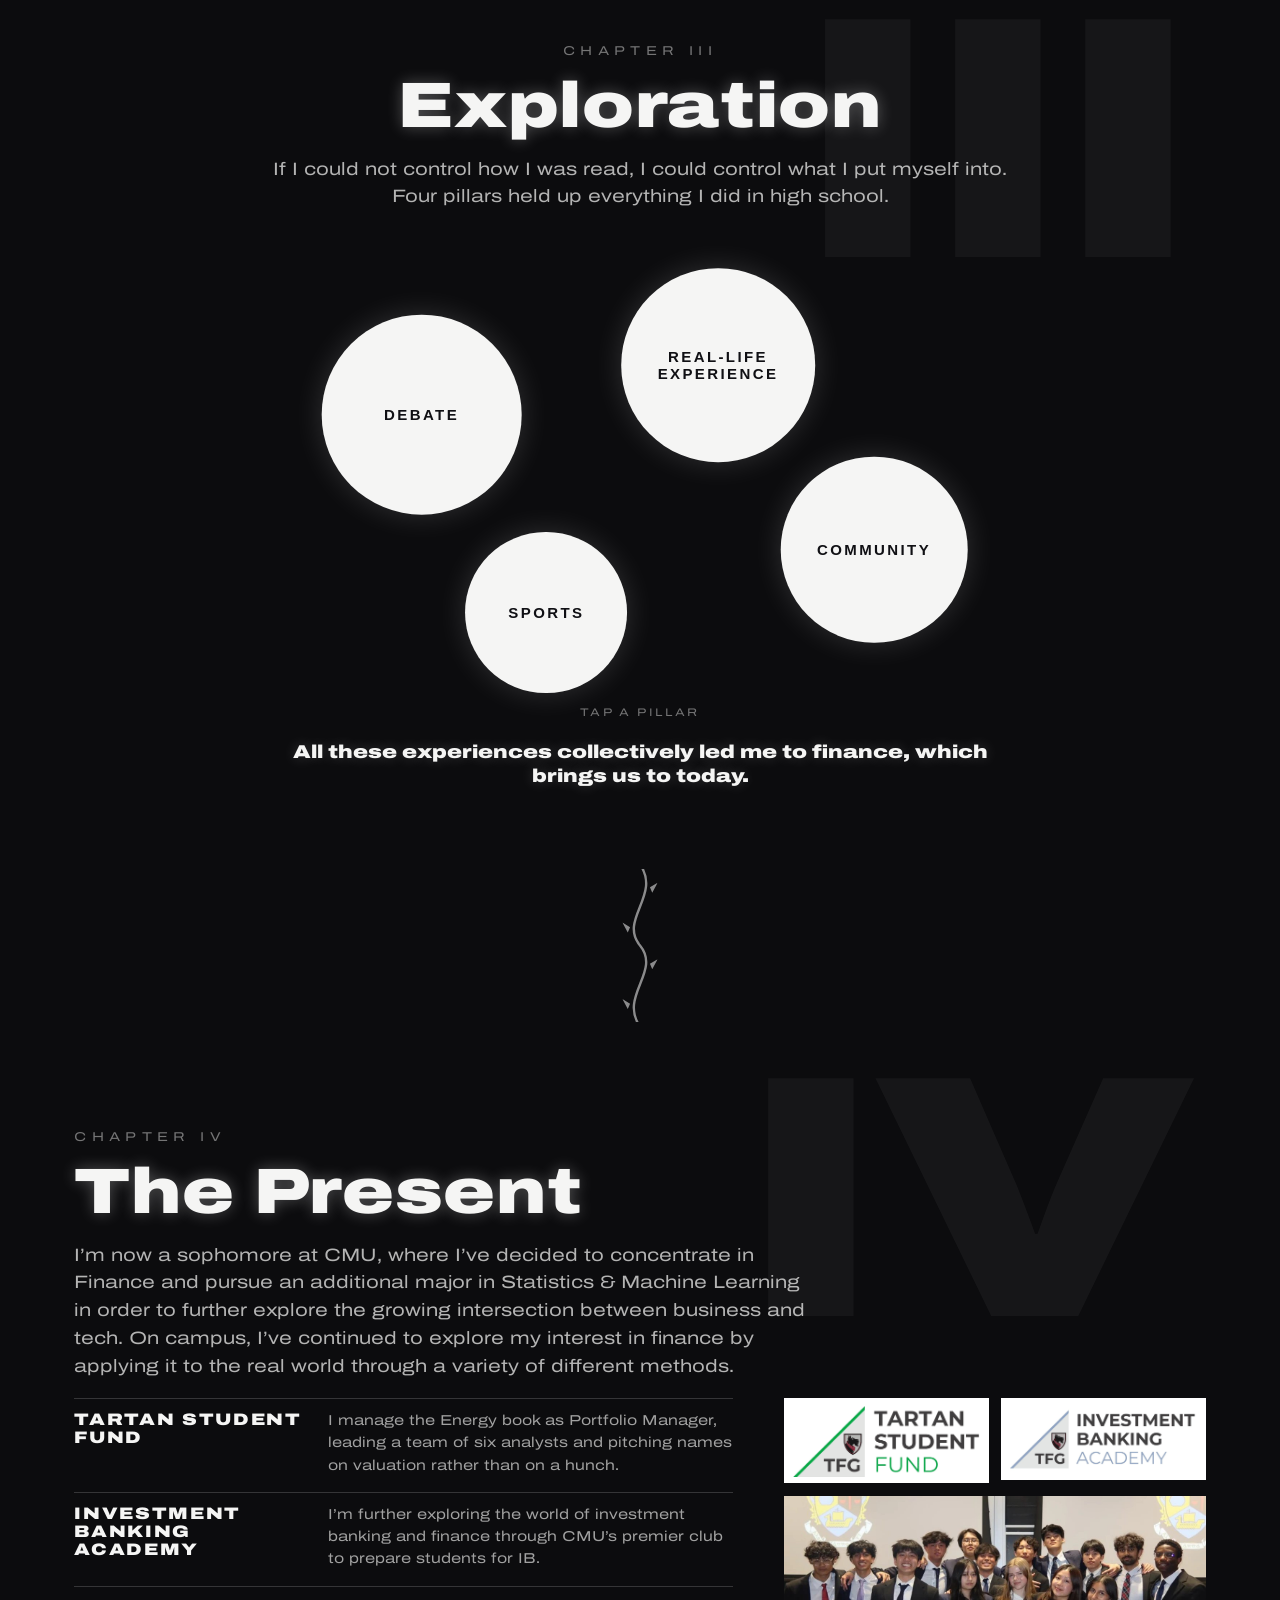
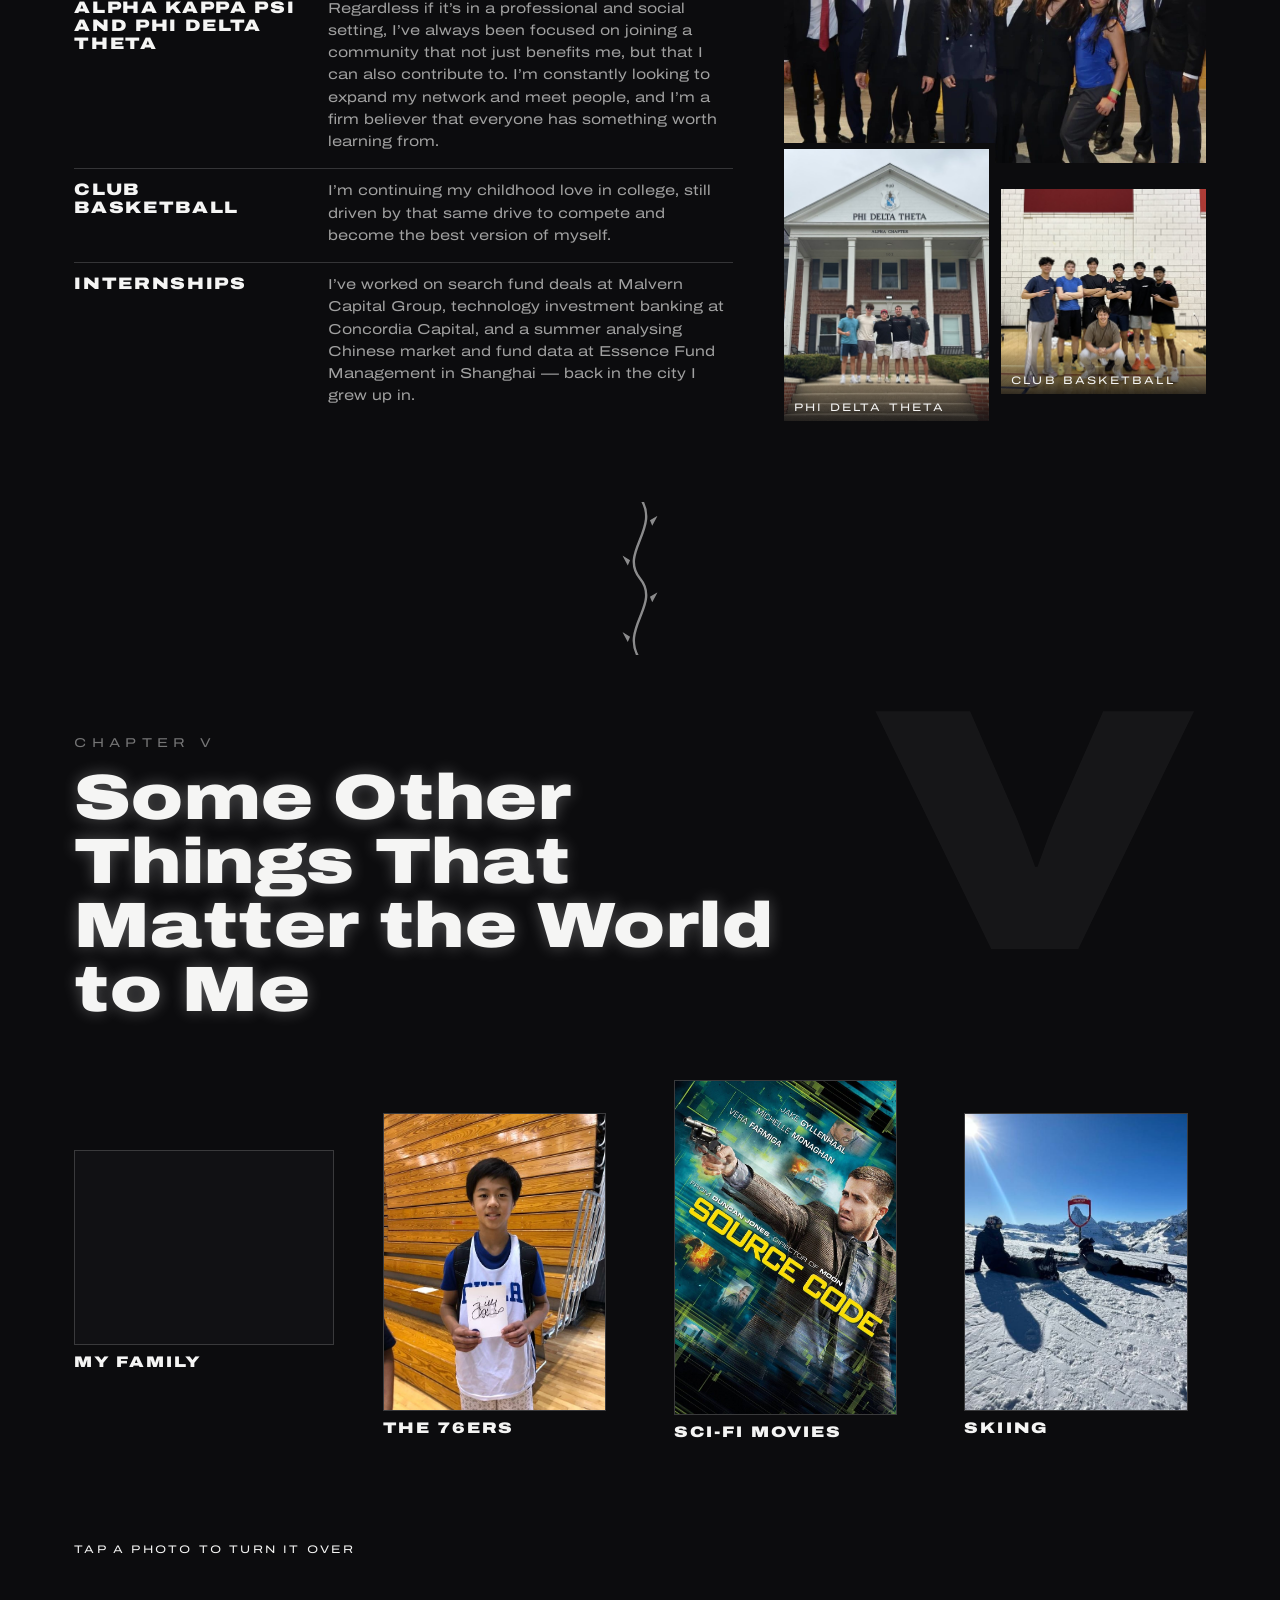
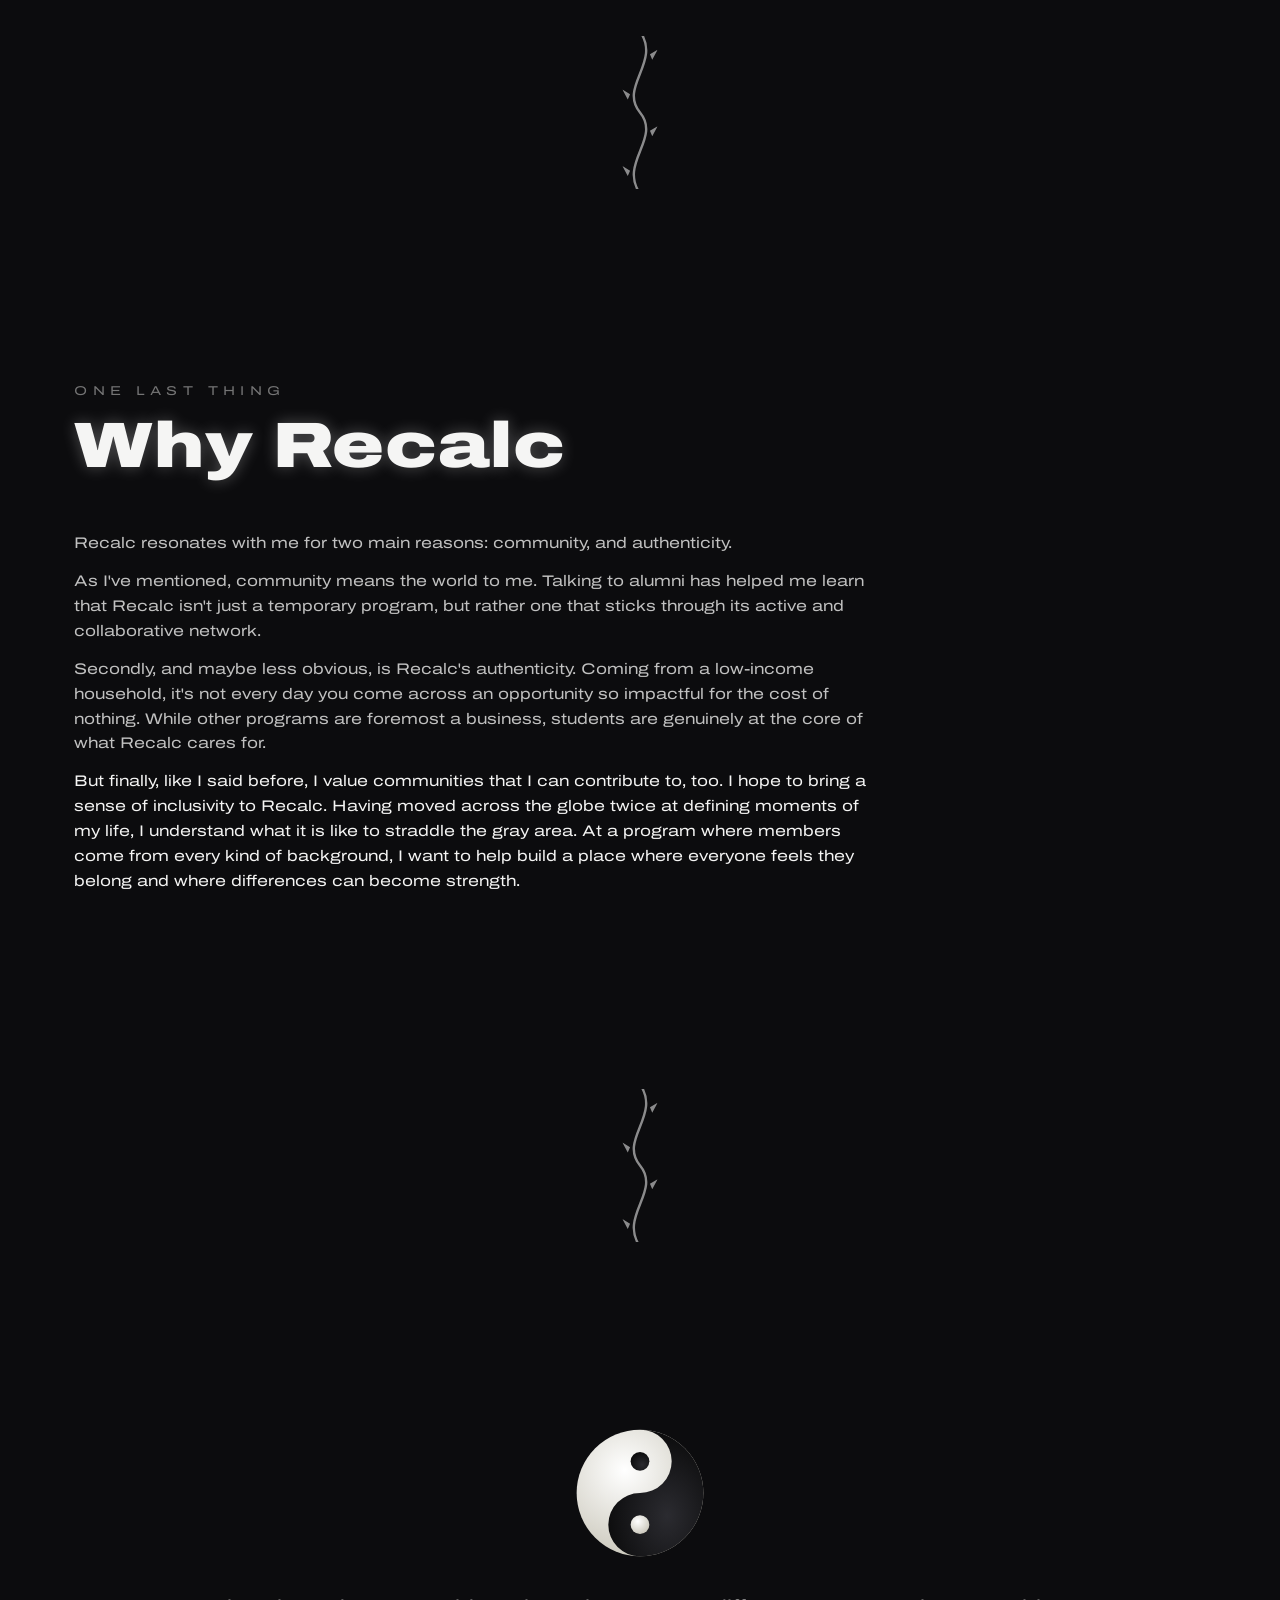
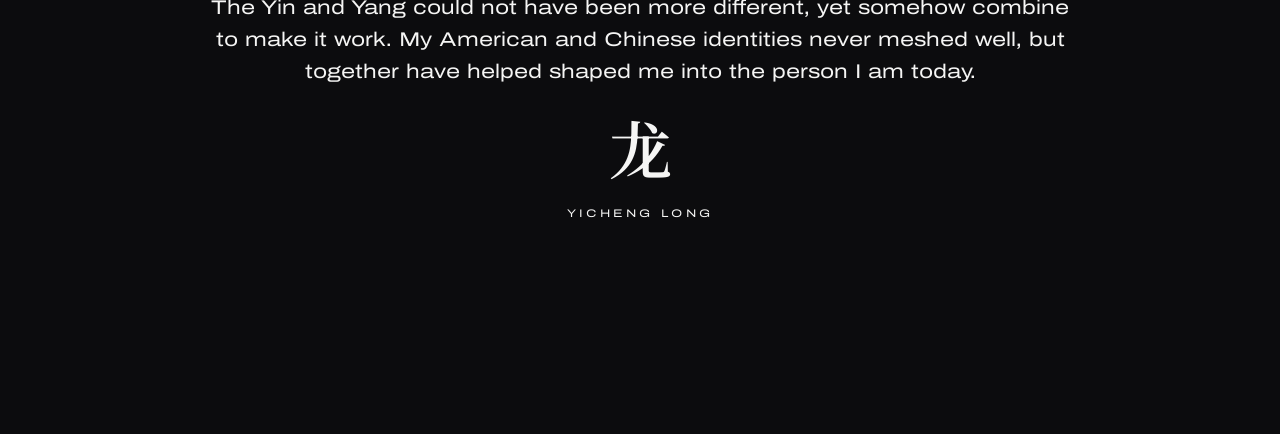
==== commit 292cead5: "Community: drop the logo; Sports: lower photos equidistant Co-Authored-By: Claude Sonnet 5 <noreply@" ====
--- a/index.html
+++ b/index.html
@@ -574,9 +574,6 @@
             <figure class="pp pp-wide pp-4x3">
               <img src="images/community-volunteers.jpg" alt="Volunteers helping older residents with their phones at a community center" loading="lazy" decoding="async" />
             </figure>
-            <figure class="pp pp-card pp-start pp-lift pp-logo">
-              <img src="images/community-logo.png" alt="Community program logo: a magnifying glass over an orange fruit" loading="lazy" decoding="async" />
-            </figure>
           </div>
         </div>
       </div>
@@ -602,7 +599,7 @@
             <figure class="pp pp-lift pp-2x3">
               <img src="images/stallions.jpg" alt="A basketball team in white Stallions jerseys holding up a trophy" loading="lazy" decoding="async" style="object-position:50% 12%" />
             </figure>
-            <figure class="pp pp-drop pp-2x3">
+            <figure class="pp pp-lift pp-2x3">
               <img src="images/volleyball.jpg" alt="A volleyball match in the Lower Merion gym" loading="lazy" decoding="async" style="object-position:50% 45%" />
             </figure>
           </div>
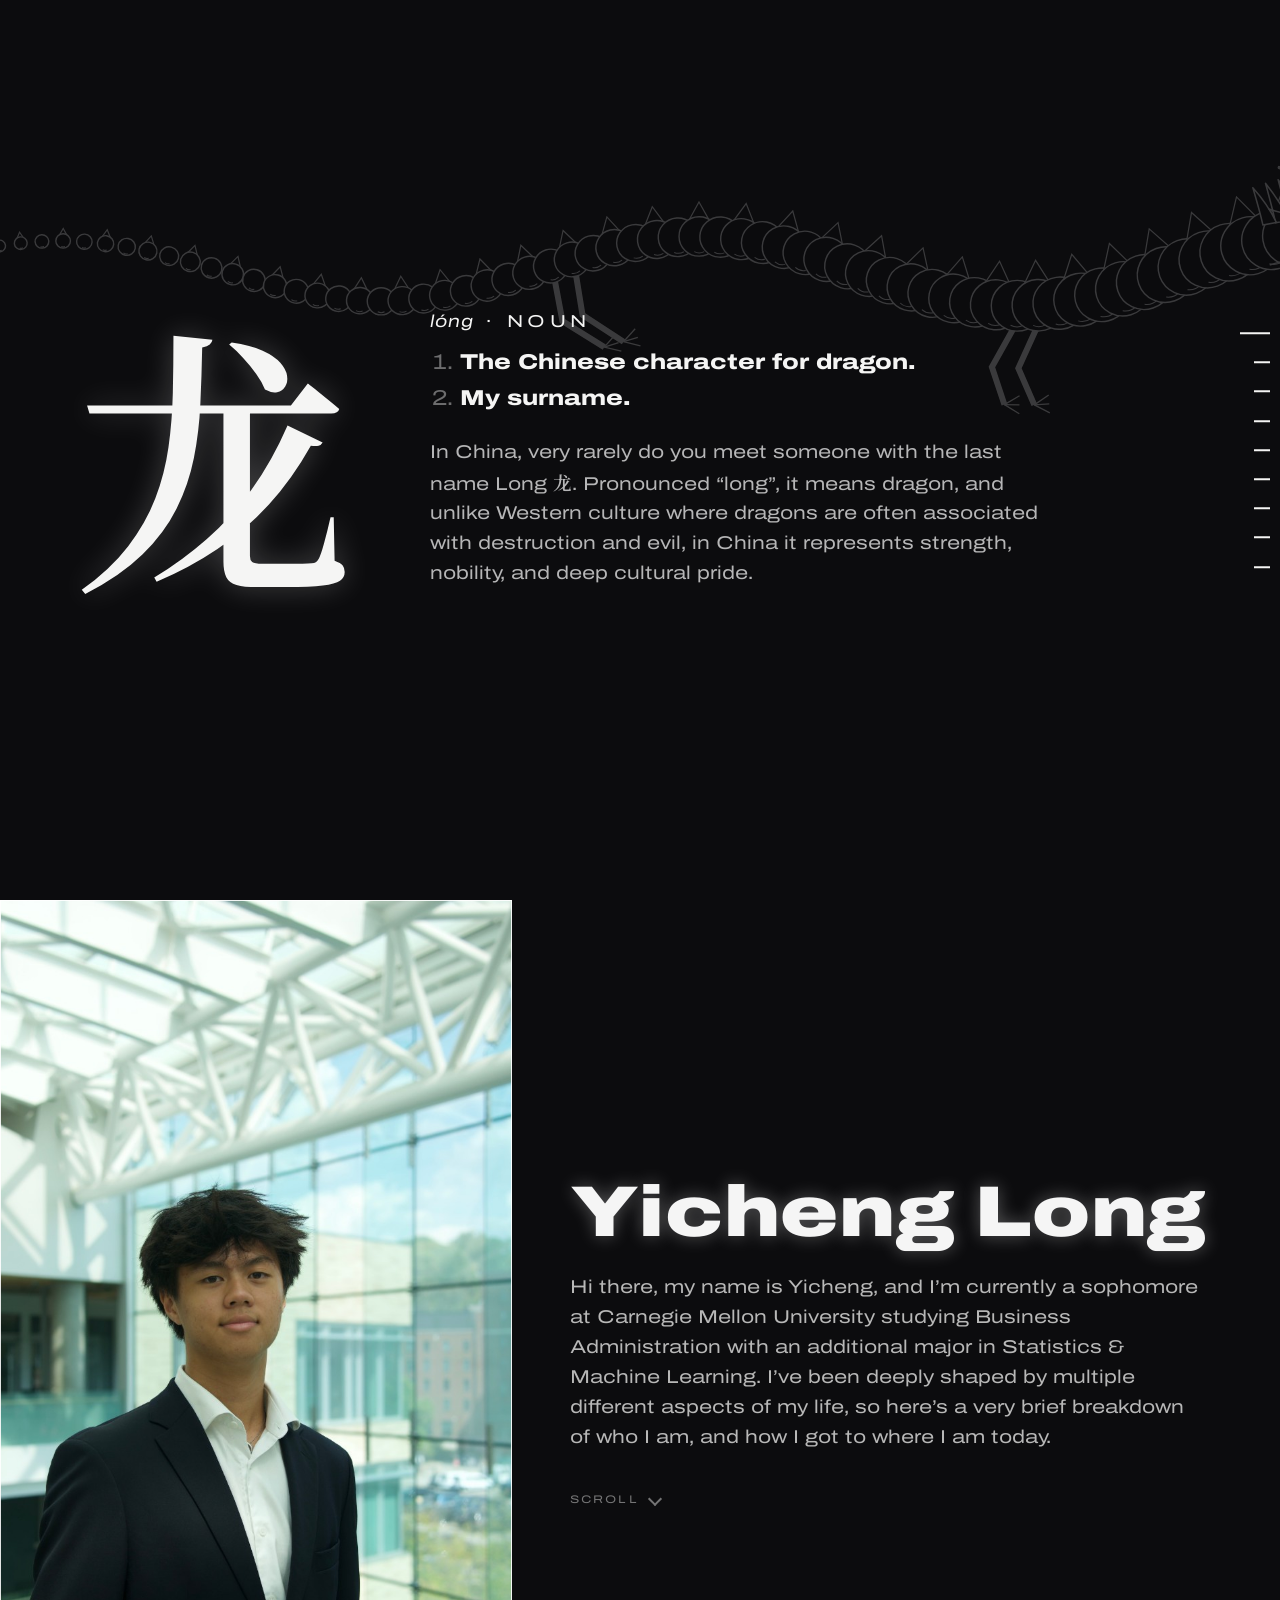
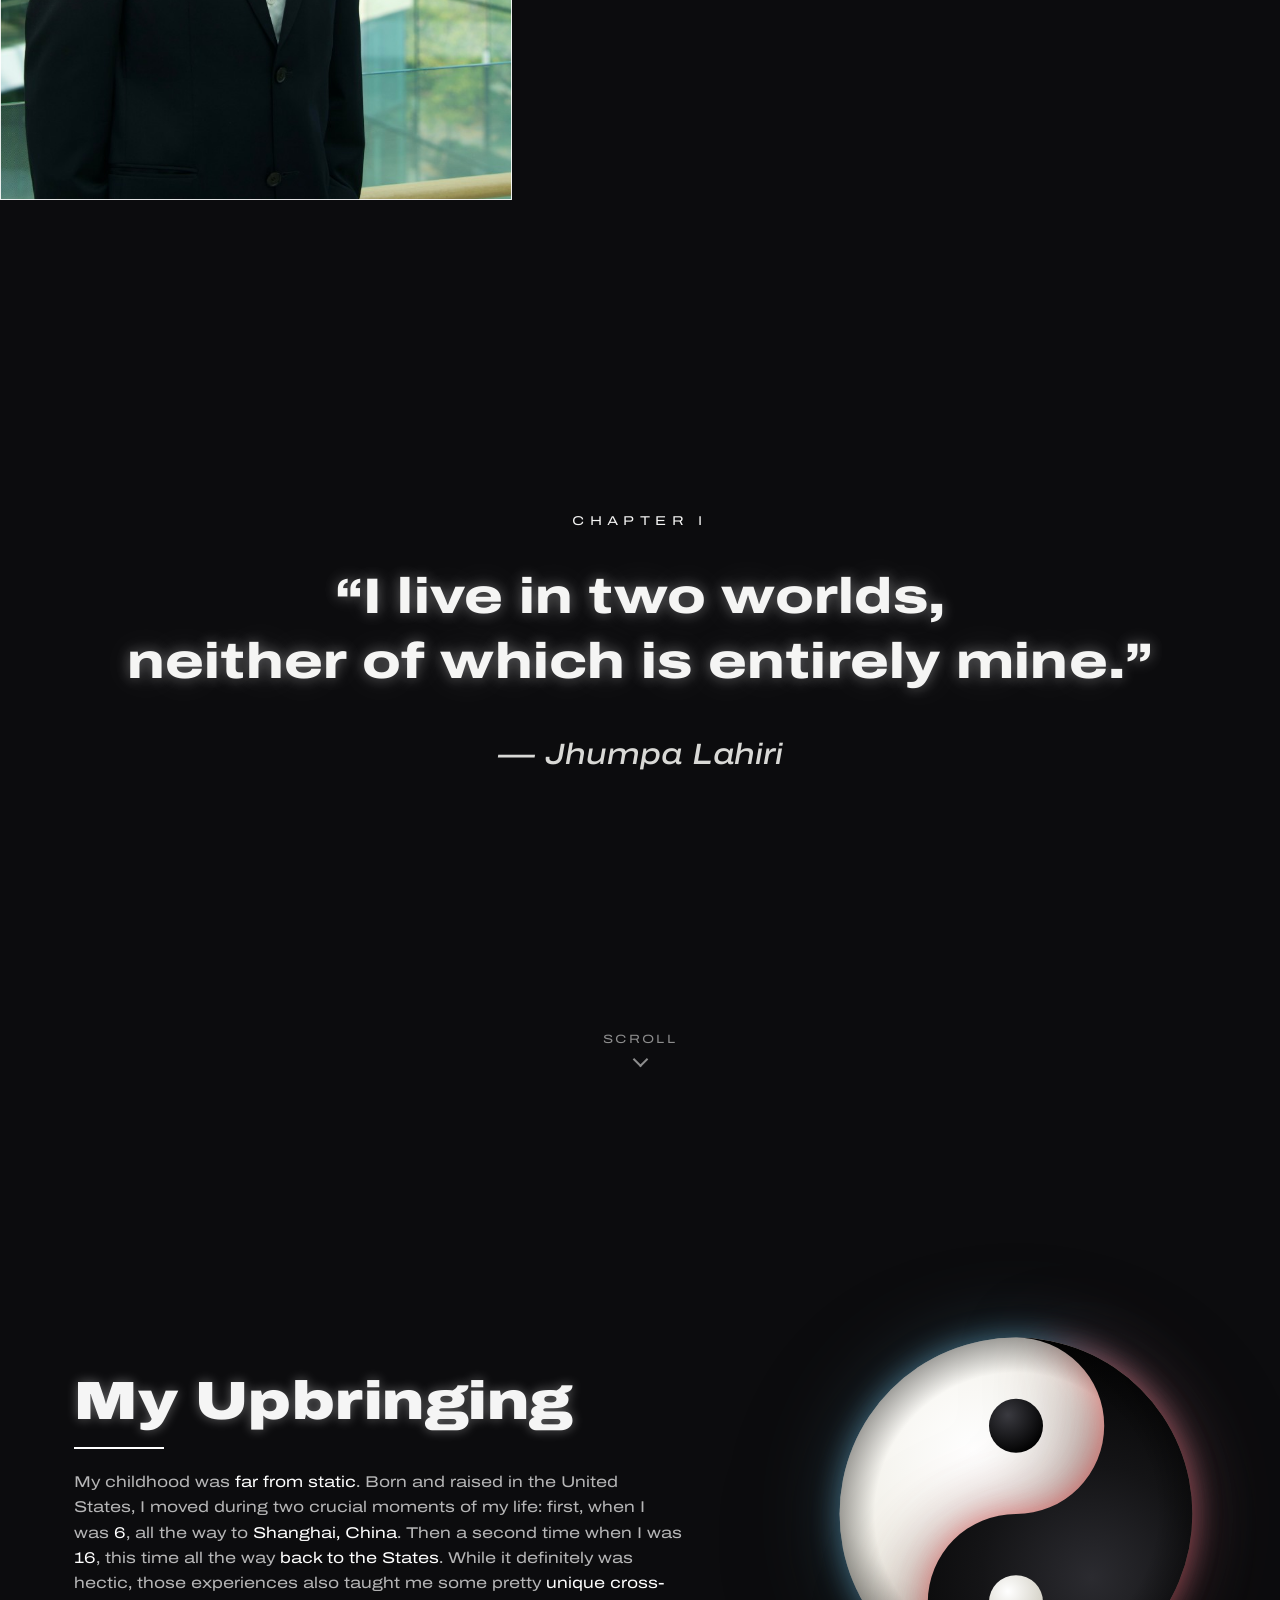
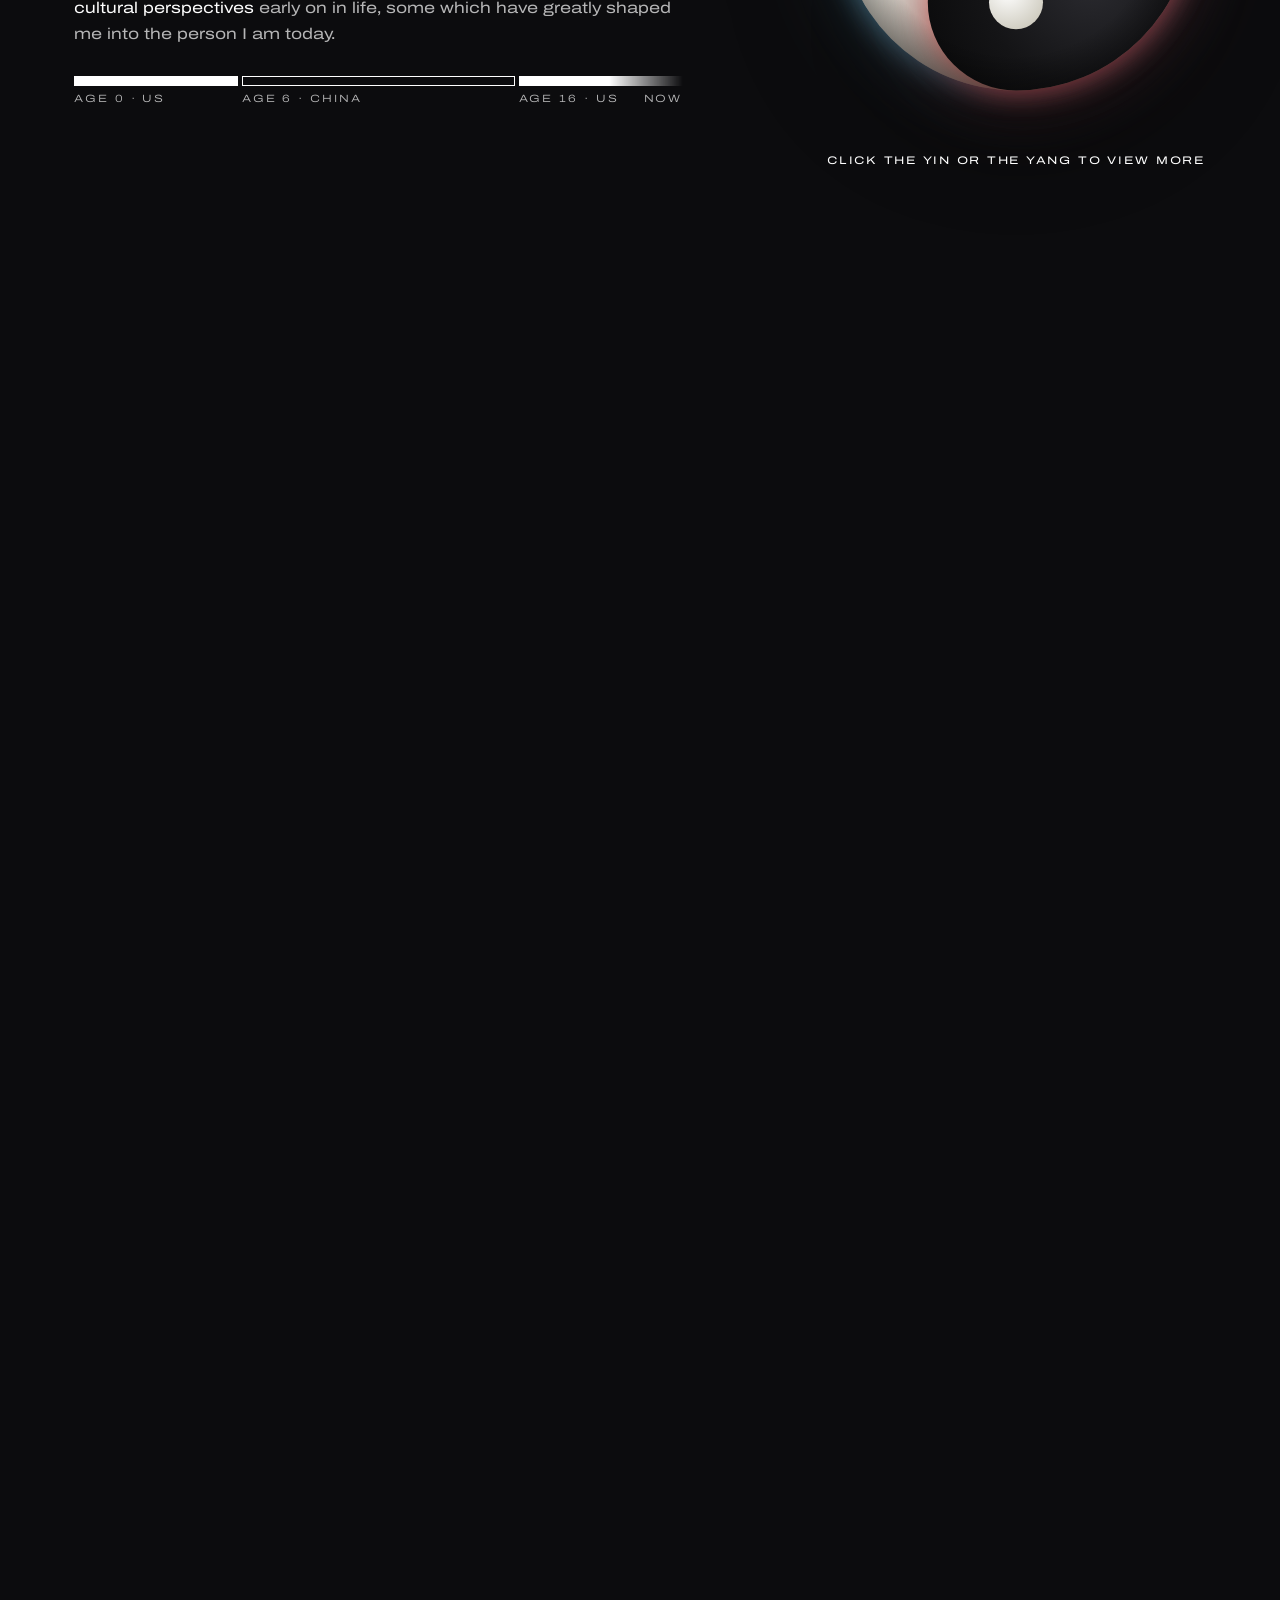
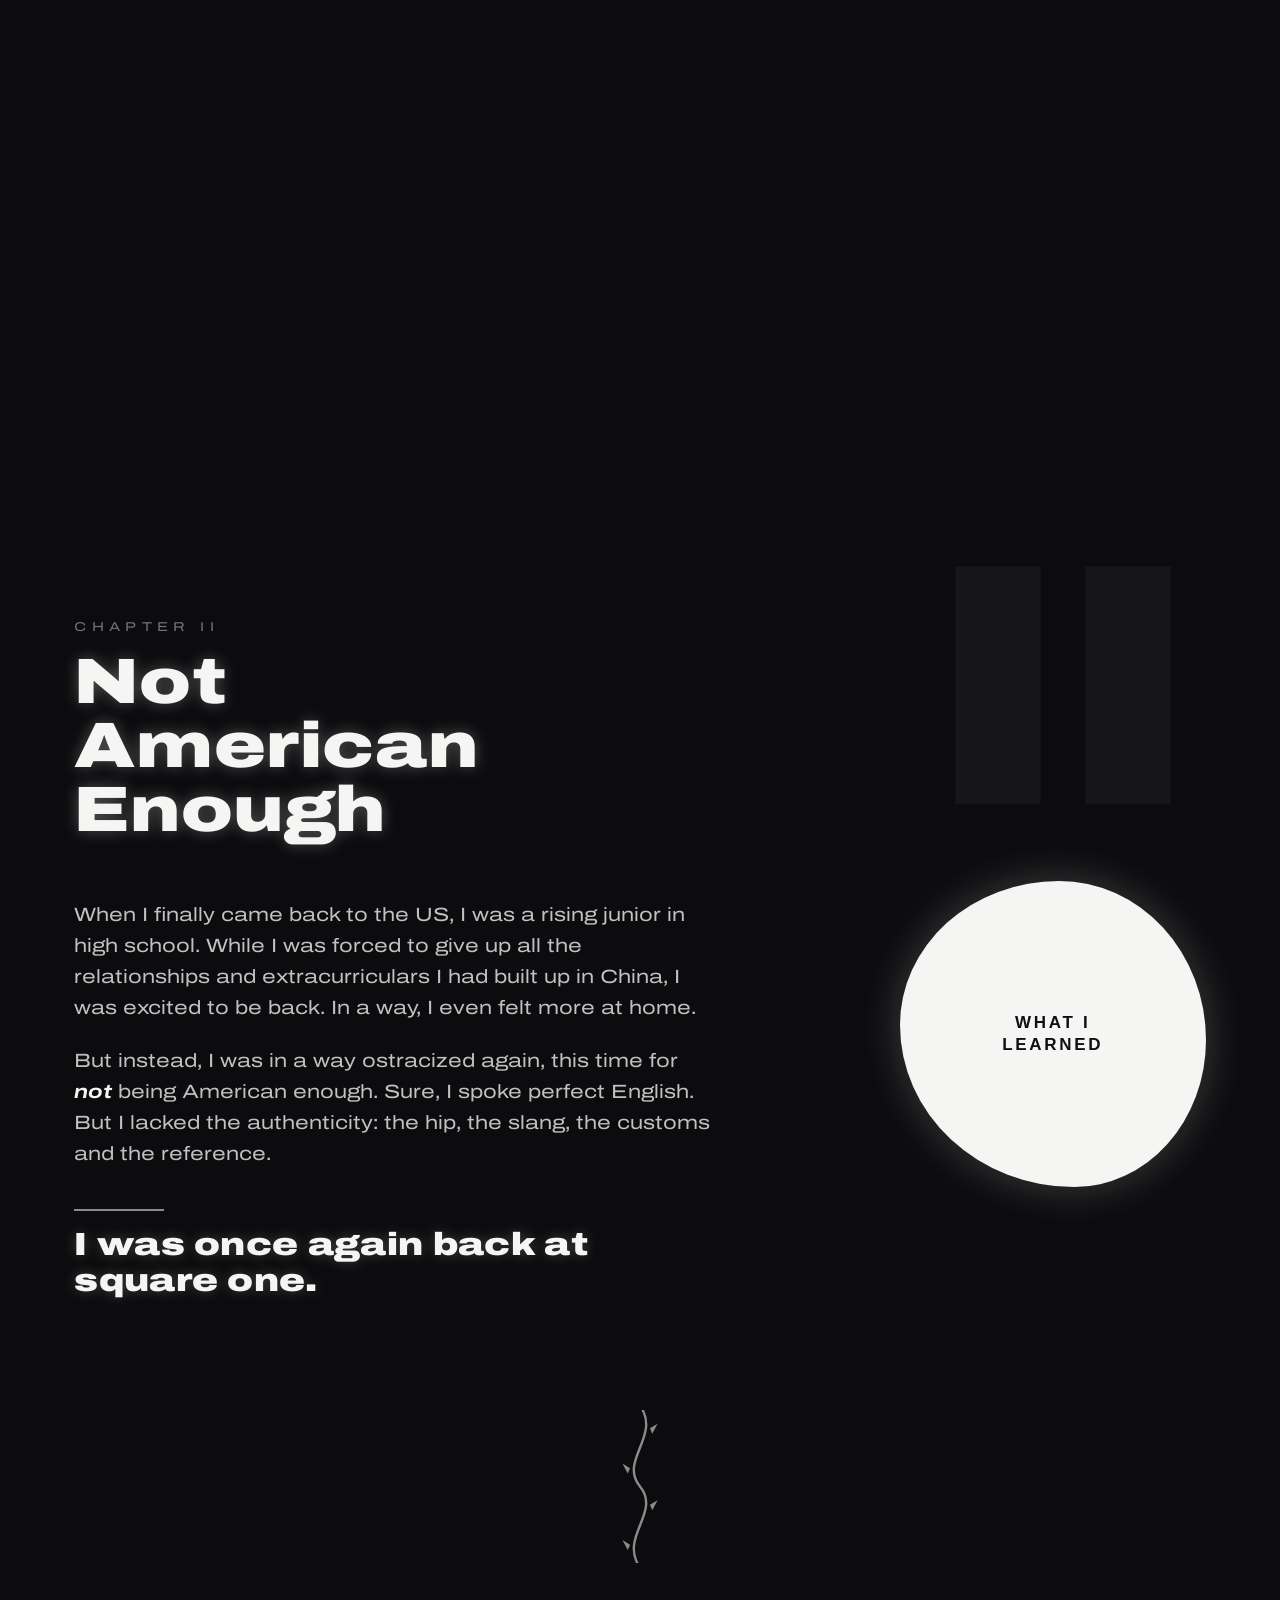
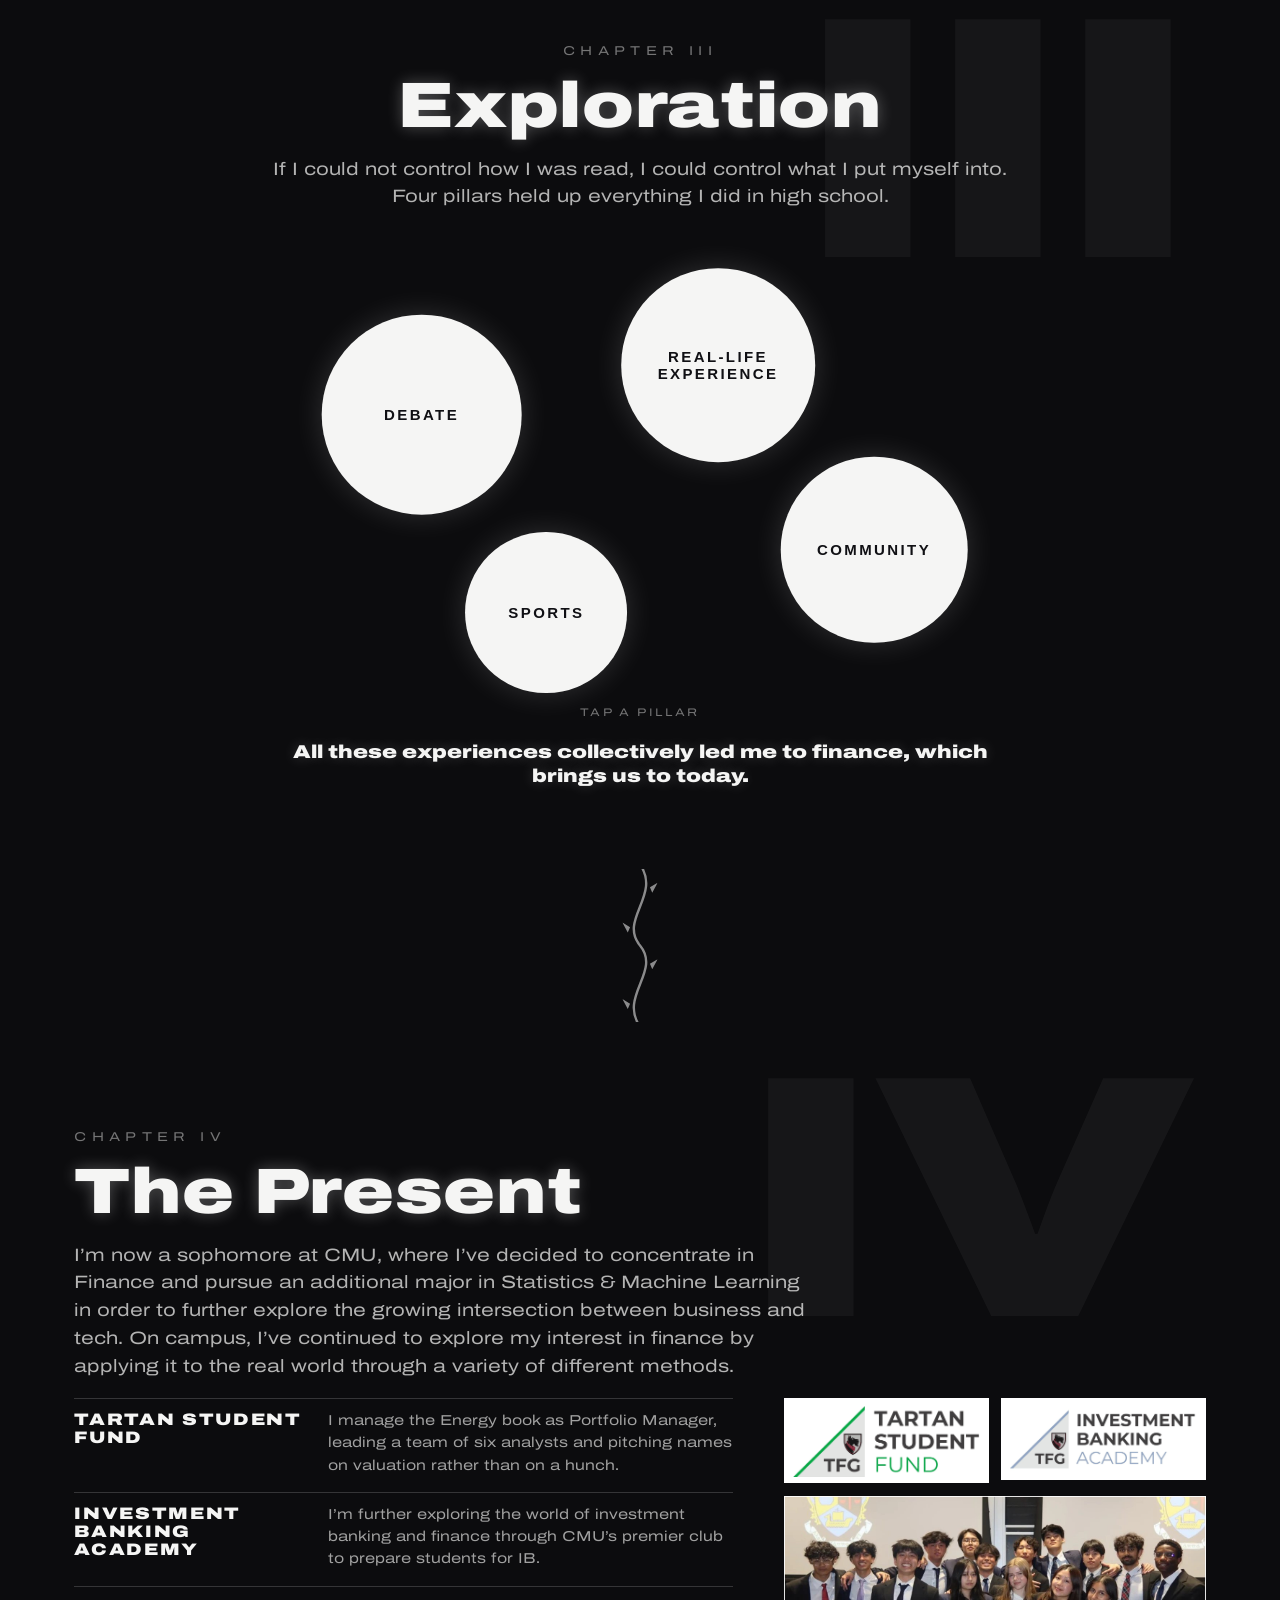
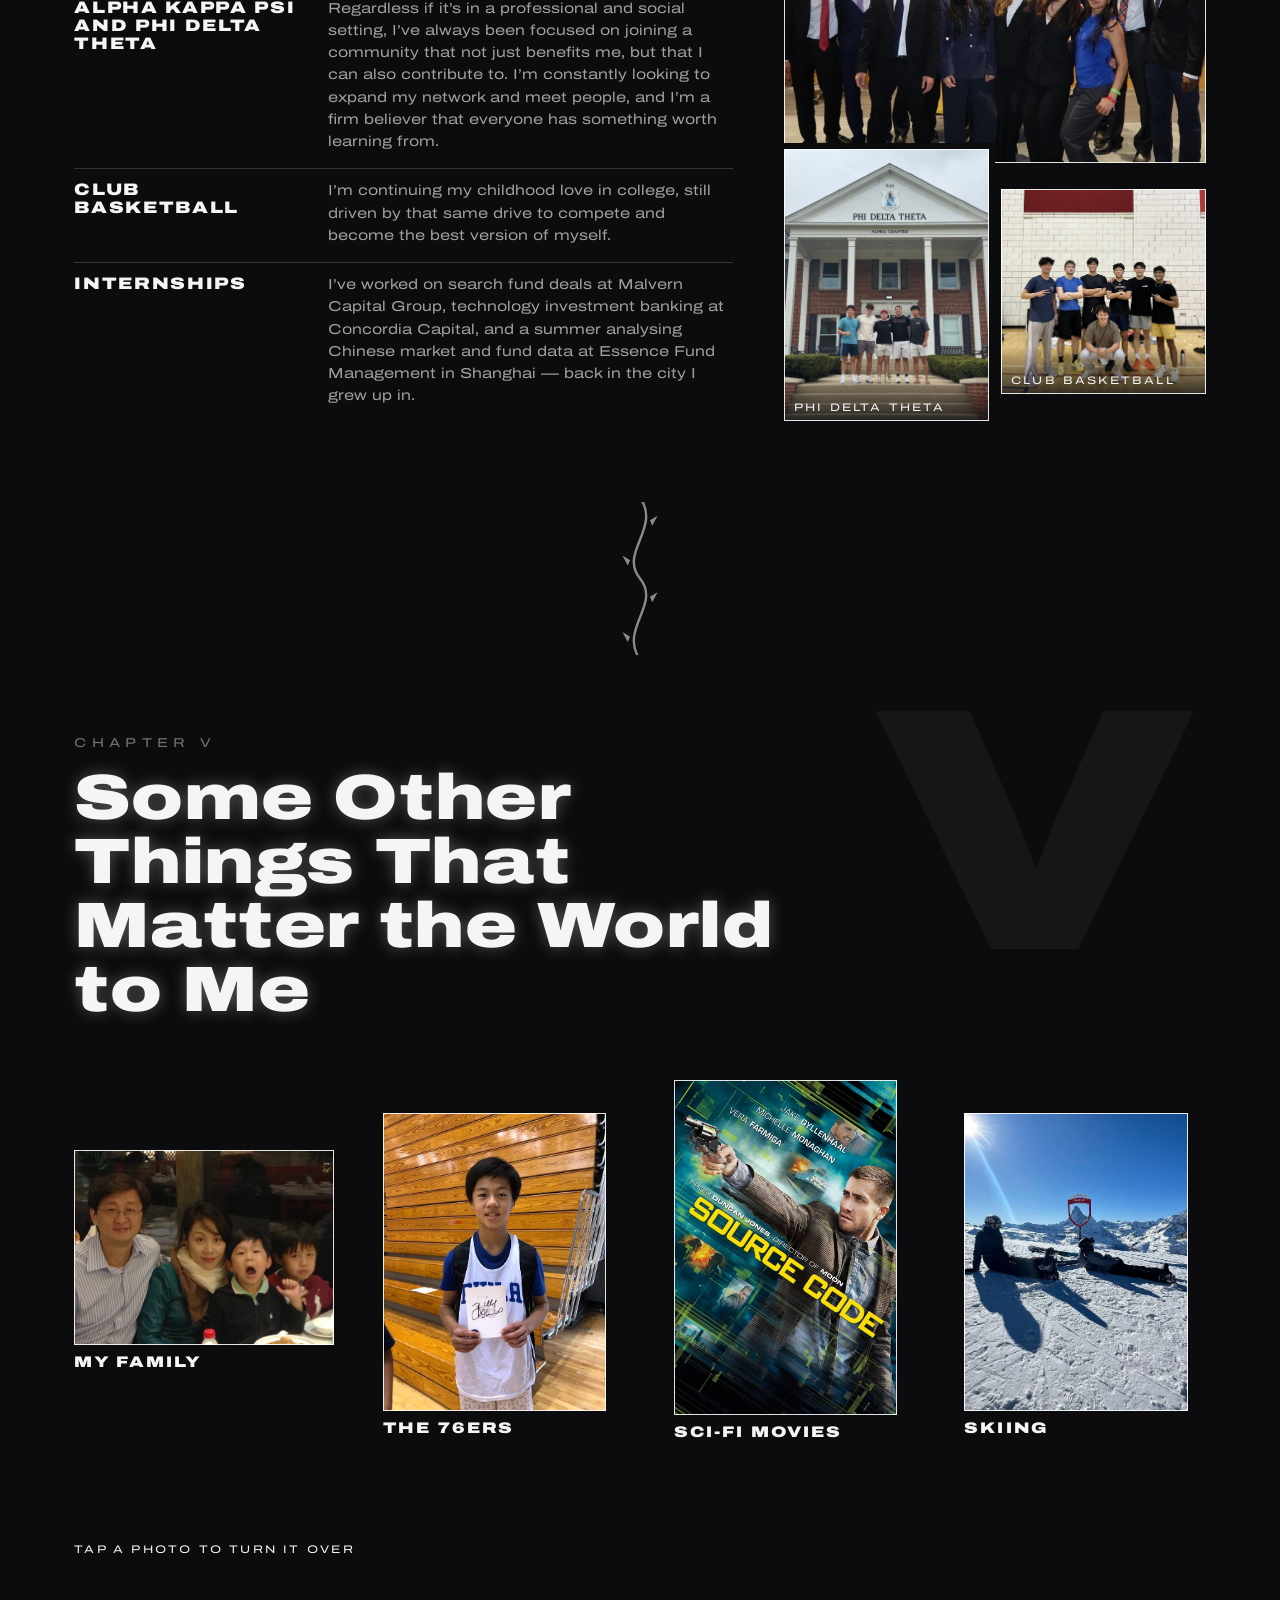
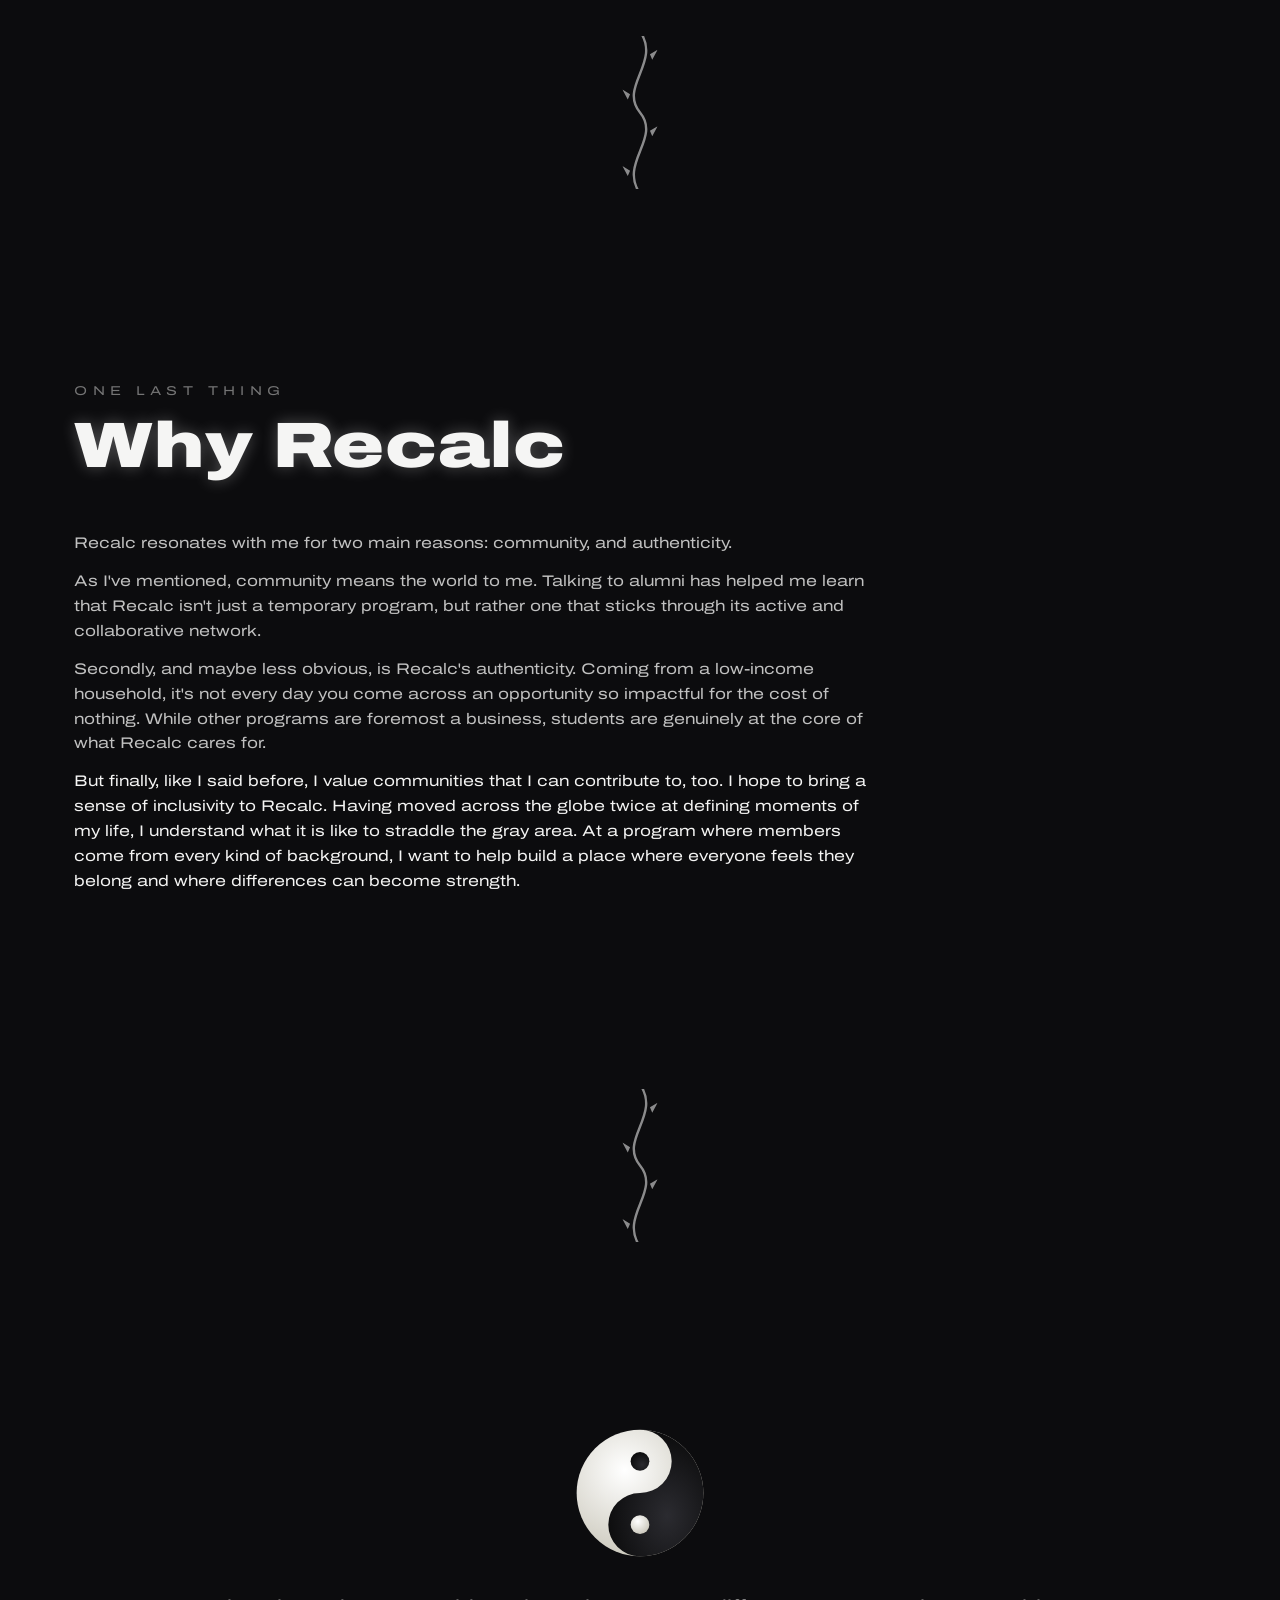
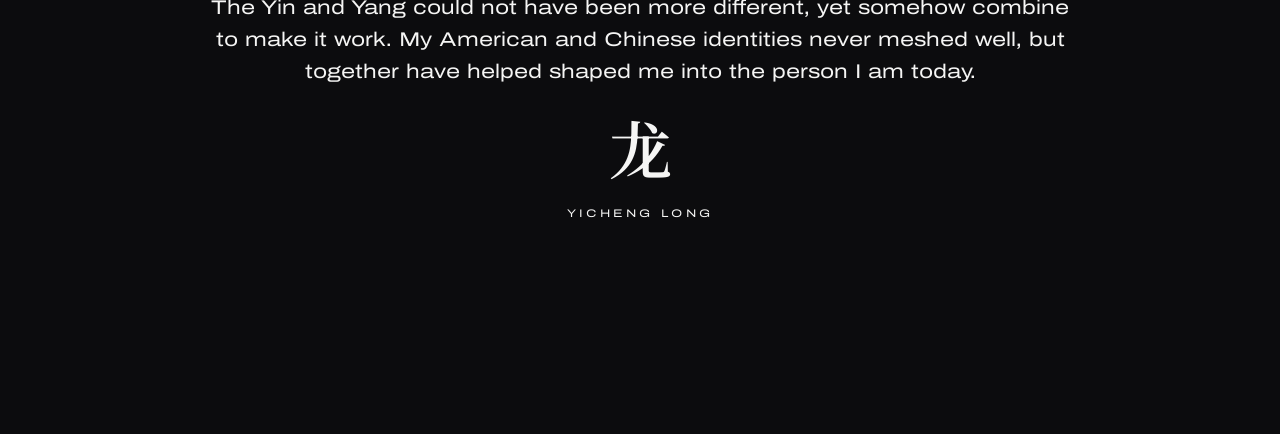
==== commit 688fd47c: "Thin white border on every photo Co-Authored-By: Claude Sonnet 5 <noreply@anthropic.com>" ====
--- a/index.html
+++ b/index.html
@@ -9,7 +9,7 @@
 <link rel="preconnect" href="https://fonts.gstatic.com" crossorigin />
 <link href="https://fonts.googleapis.com/css2?family=Archivo:ital,wdth,wght@0,62..125,100..900;1,62..125,100..900&display=swap" rel="stylesheet" />
 <link href="https://fonts.googleapis.com/css2?family=Noto+Serif+SC:wght@600&display=swap&text=%E9%BE%99" rel="stylesheet" />
-<link rel="stylesheet" href="chapters.css?v=c38c921a" />
+<link rel="stylesheet" href="chapters.css?v=1dbba2ef" />
 <style>
   :root{
     --bg:#07070a;
--- a/chapters.css
+++ b/chapters.css
@@ -1151,7 +1151,6 @@
   display:block;
   width:100%;
   overflow:hidden;
-  border:1px solid var(--rule);
   background:#111114;
 }
 .flip-photo img{ position:absolute; inset:0; width:100%; height:100%; object-fit:cover; display:block; }
@@ -1217,3 +1216,10 @@
 .frame img.slot-photo{ display:block; width:min(100%,46vh); margin-left:auto; height:100%; min-height:clamp(110px,16vh,190px); object-fit:cover; }
 @media (max-width:640px){ .frame img.slot-photo{ aspect-ratio:3/2; height:auto; } }
 
+
+/* one thin white hairline around every photo, drawn over the picture so it never changes a size or a gap */
+.pp::after, .np::after, .flip-photo::after, .intro-photo::after{
+  content:""; position:absolute; inset:0; border:1px solid rgba(255,255,255,.88); pointer-events:none;
+}
+.intro-photo{ position:relative; }
+.frame img.slot-photo{ border:1px solid rgba(255,255,255,.88); box-sizing:border-box; }
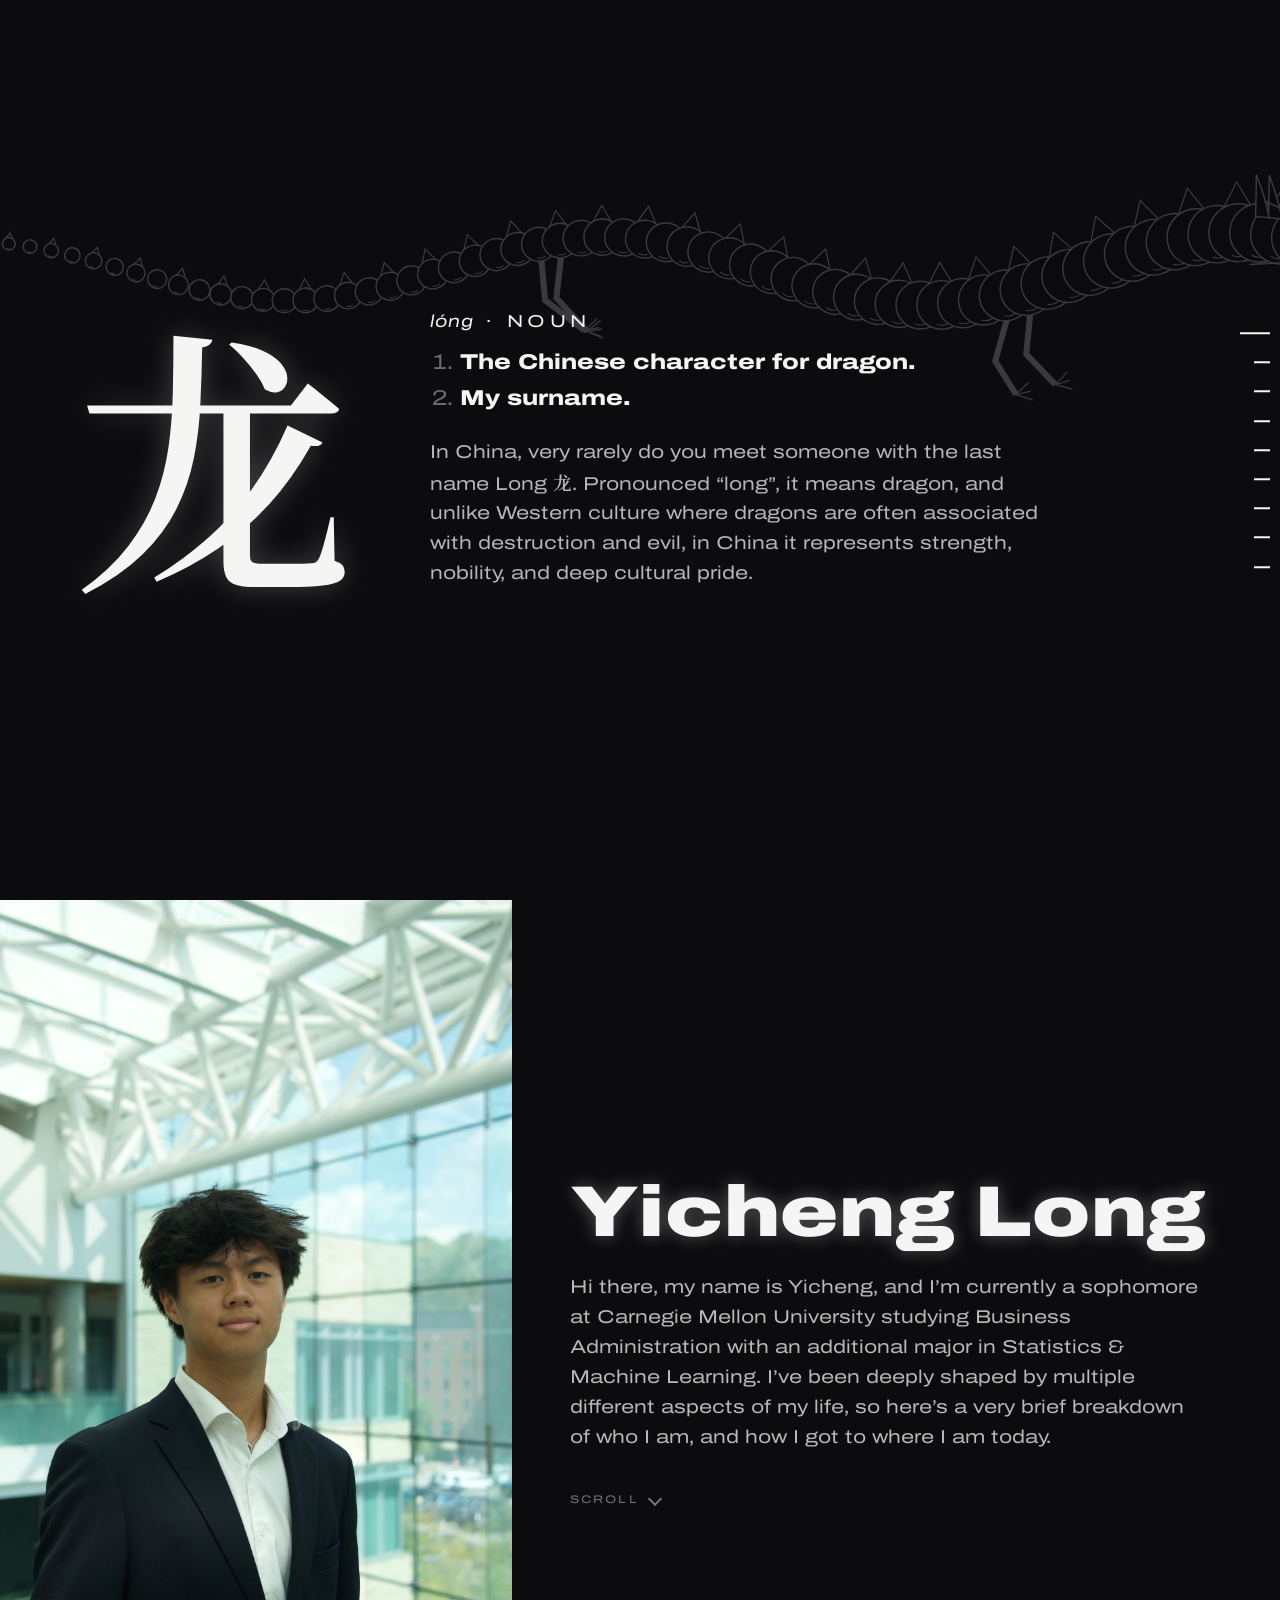
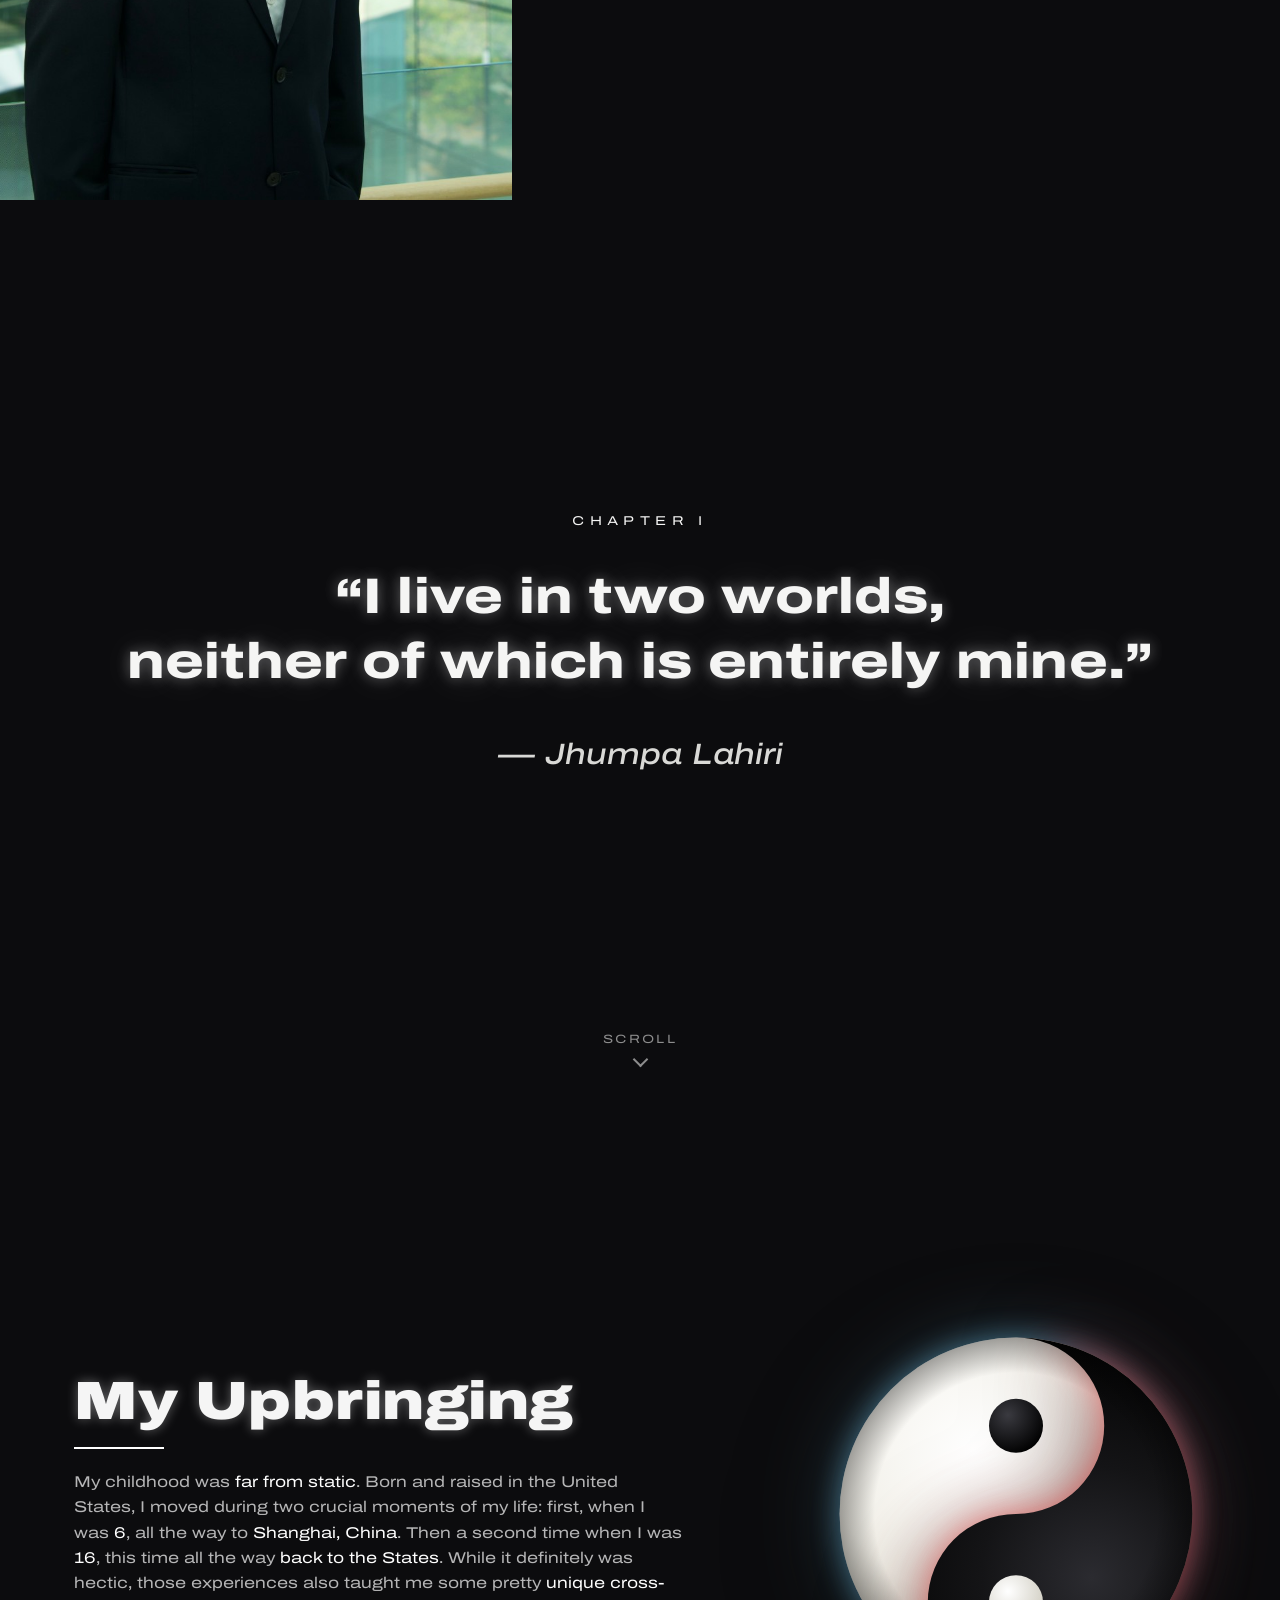
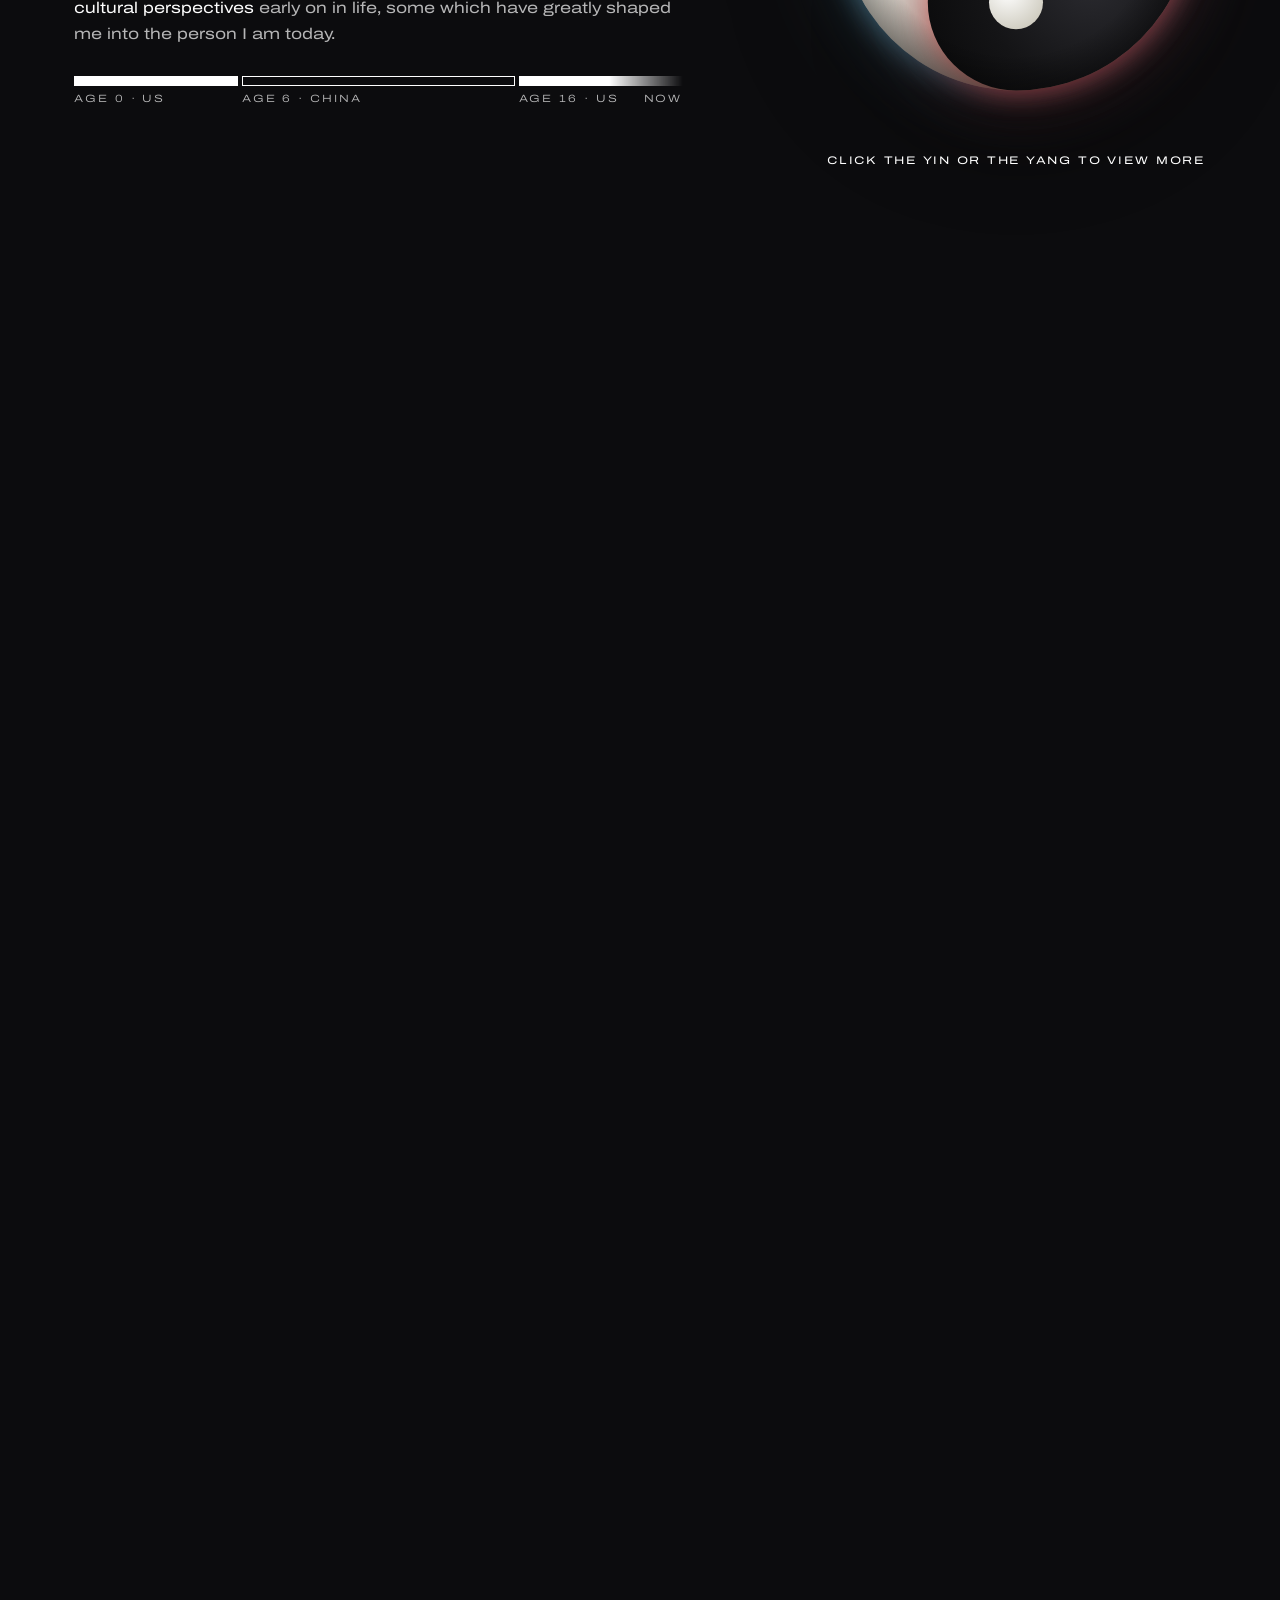
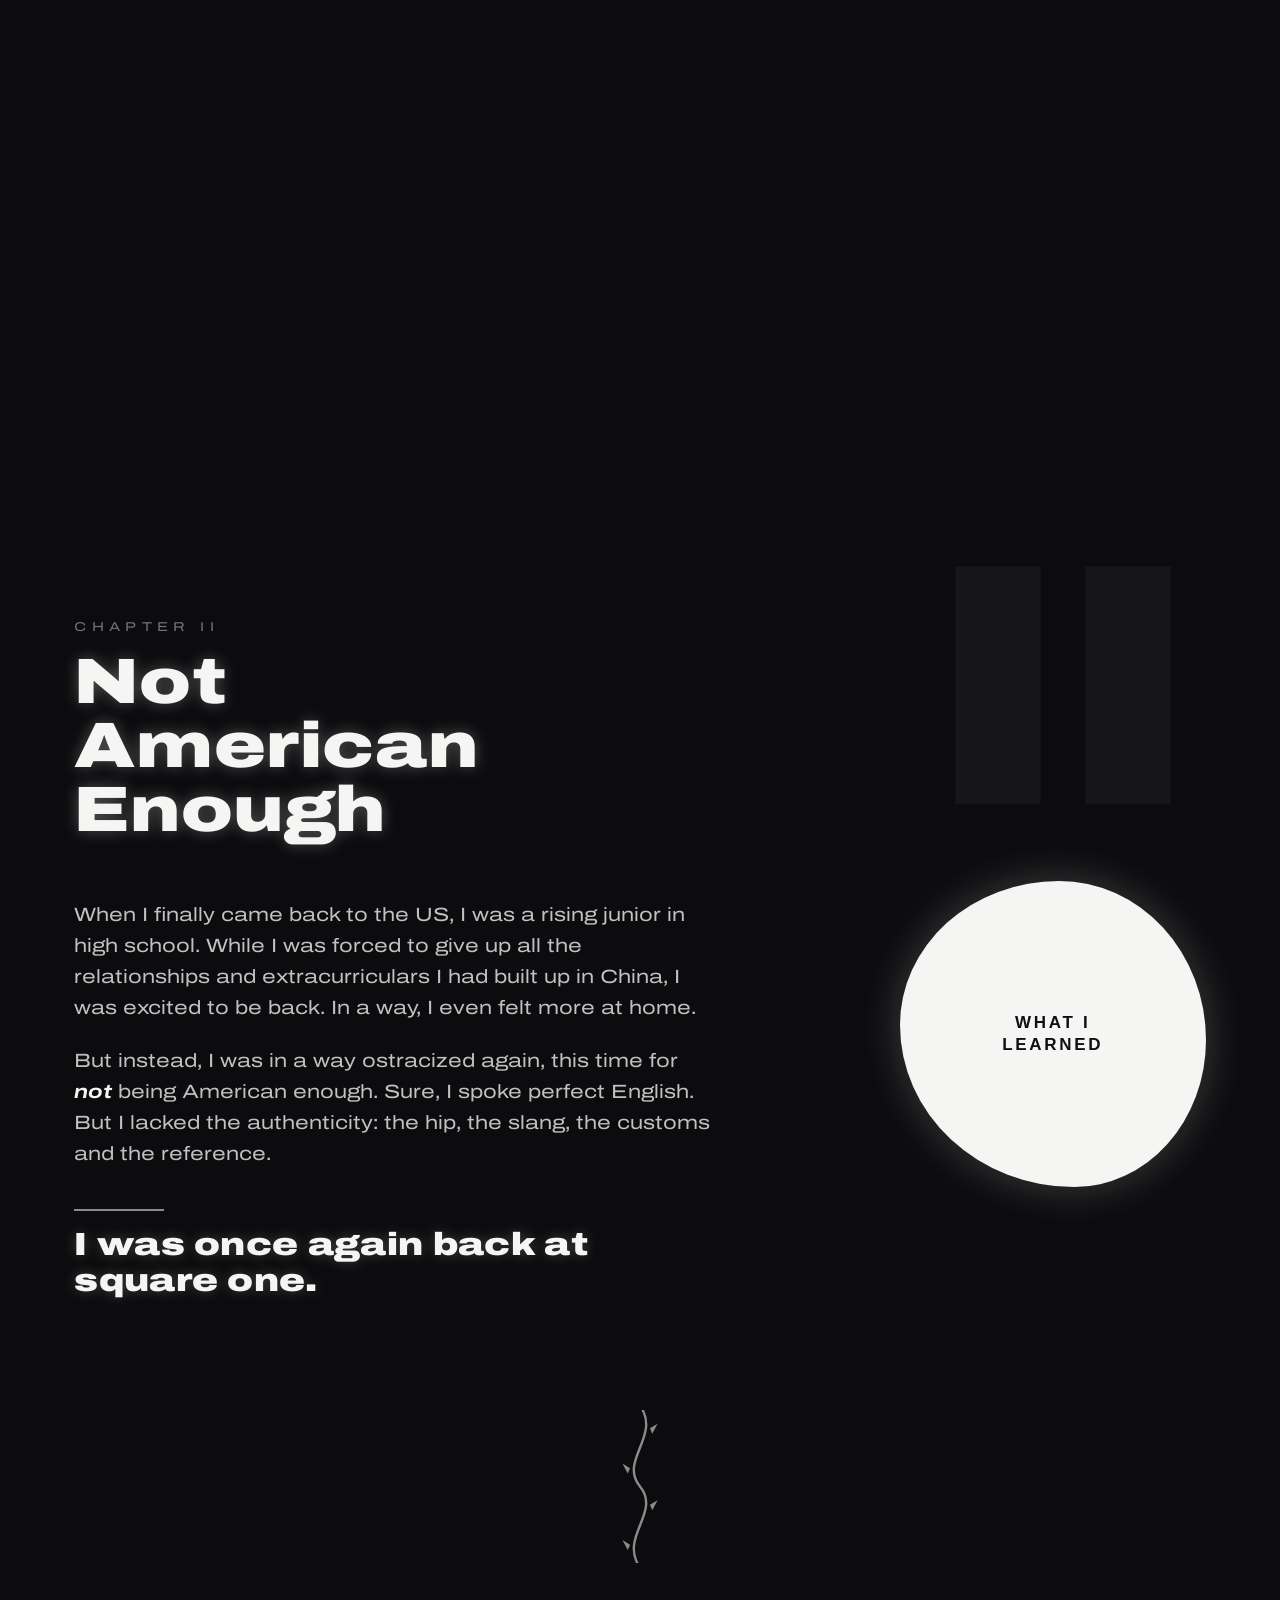
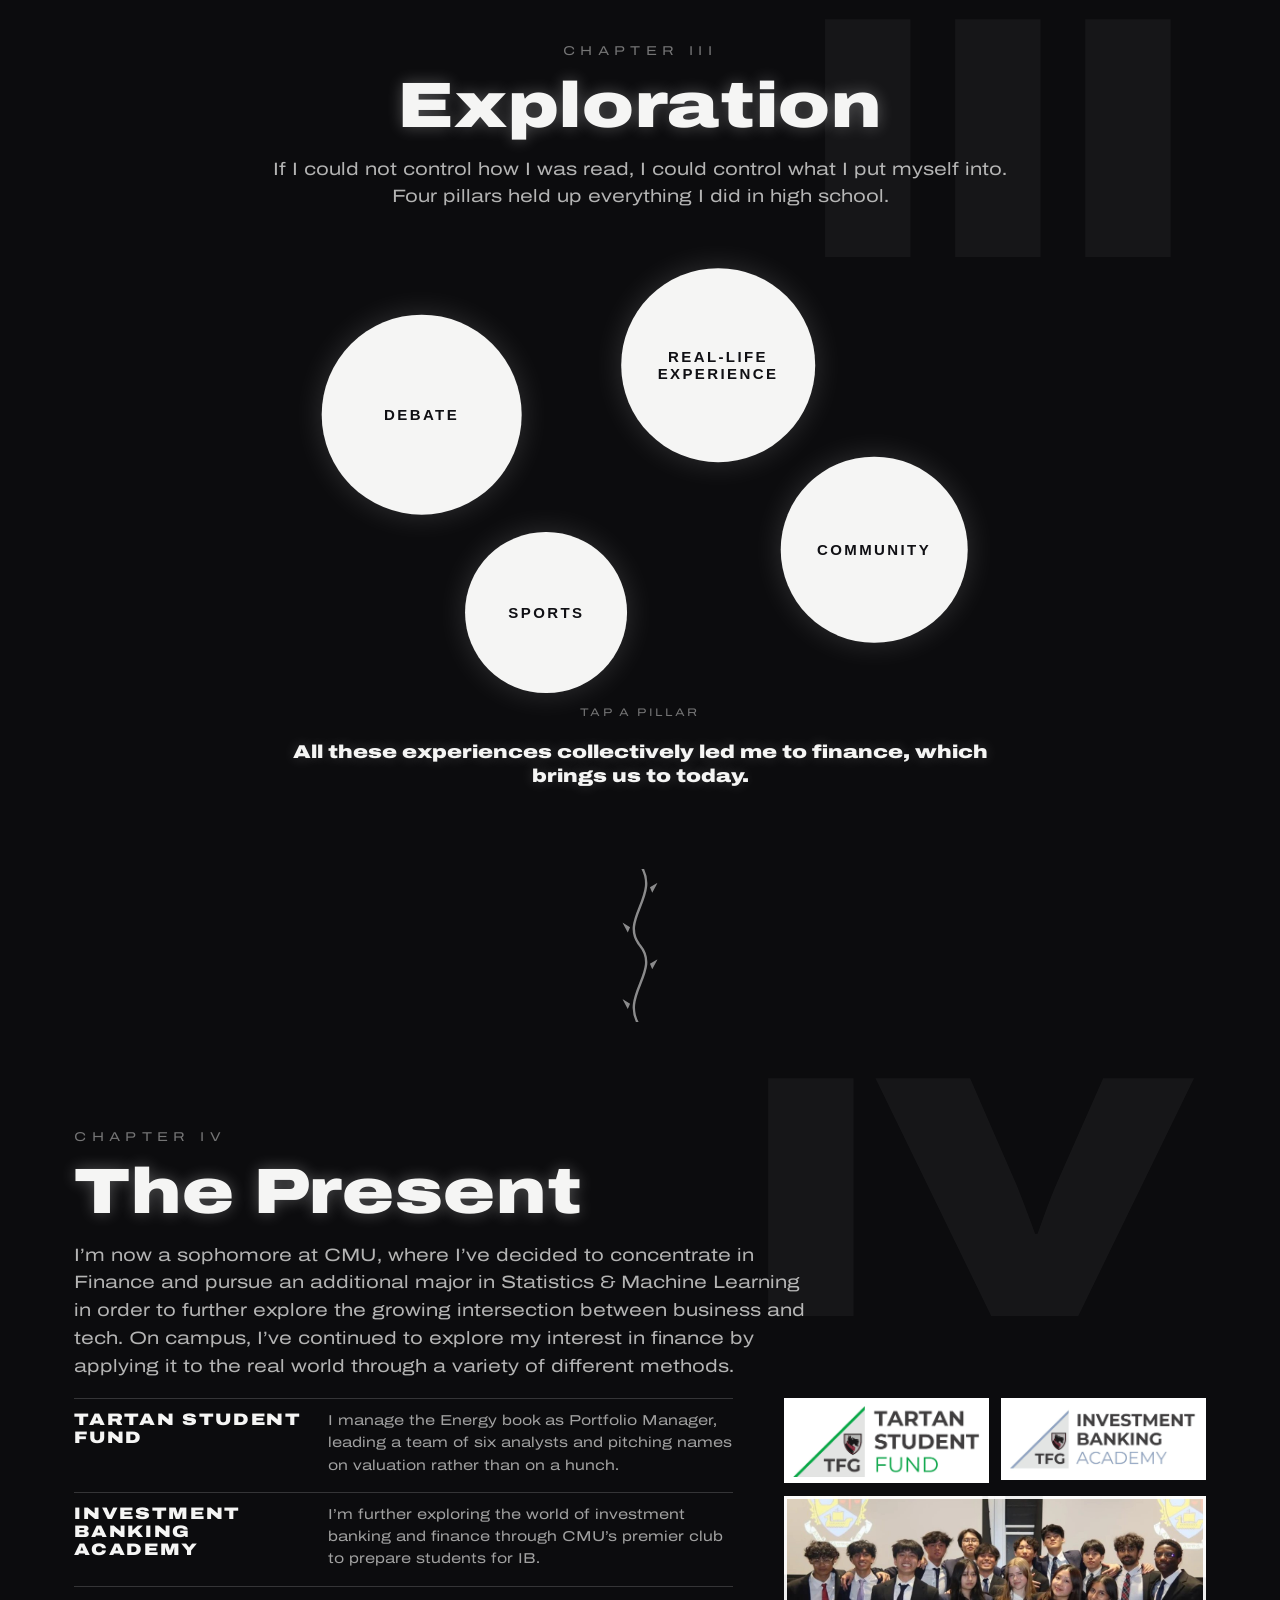
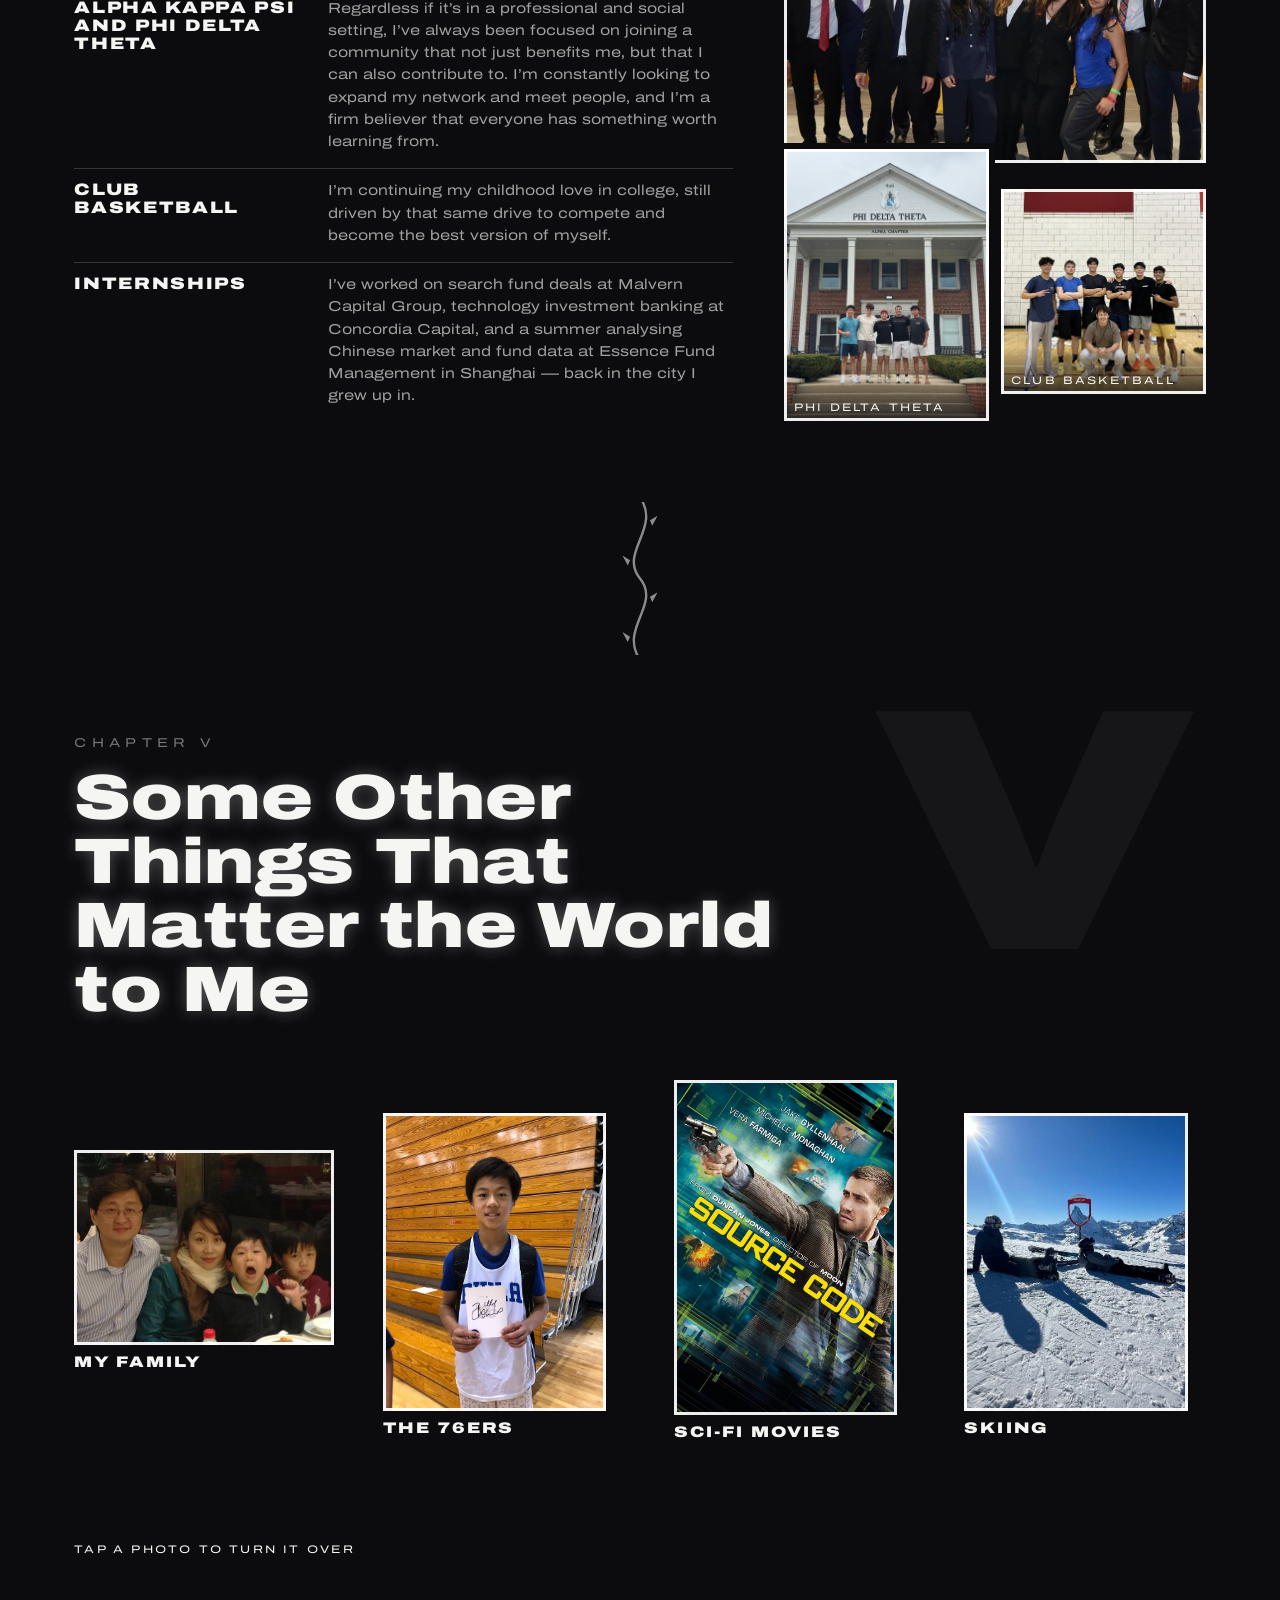
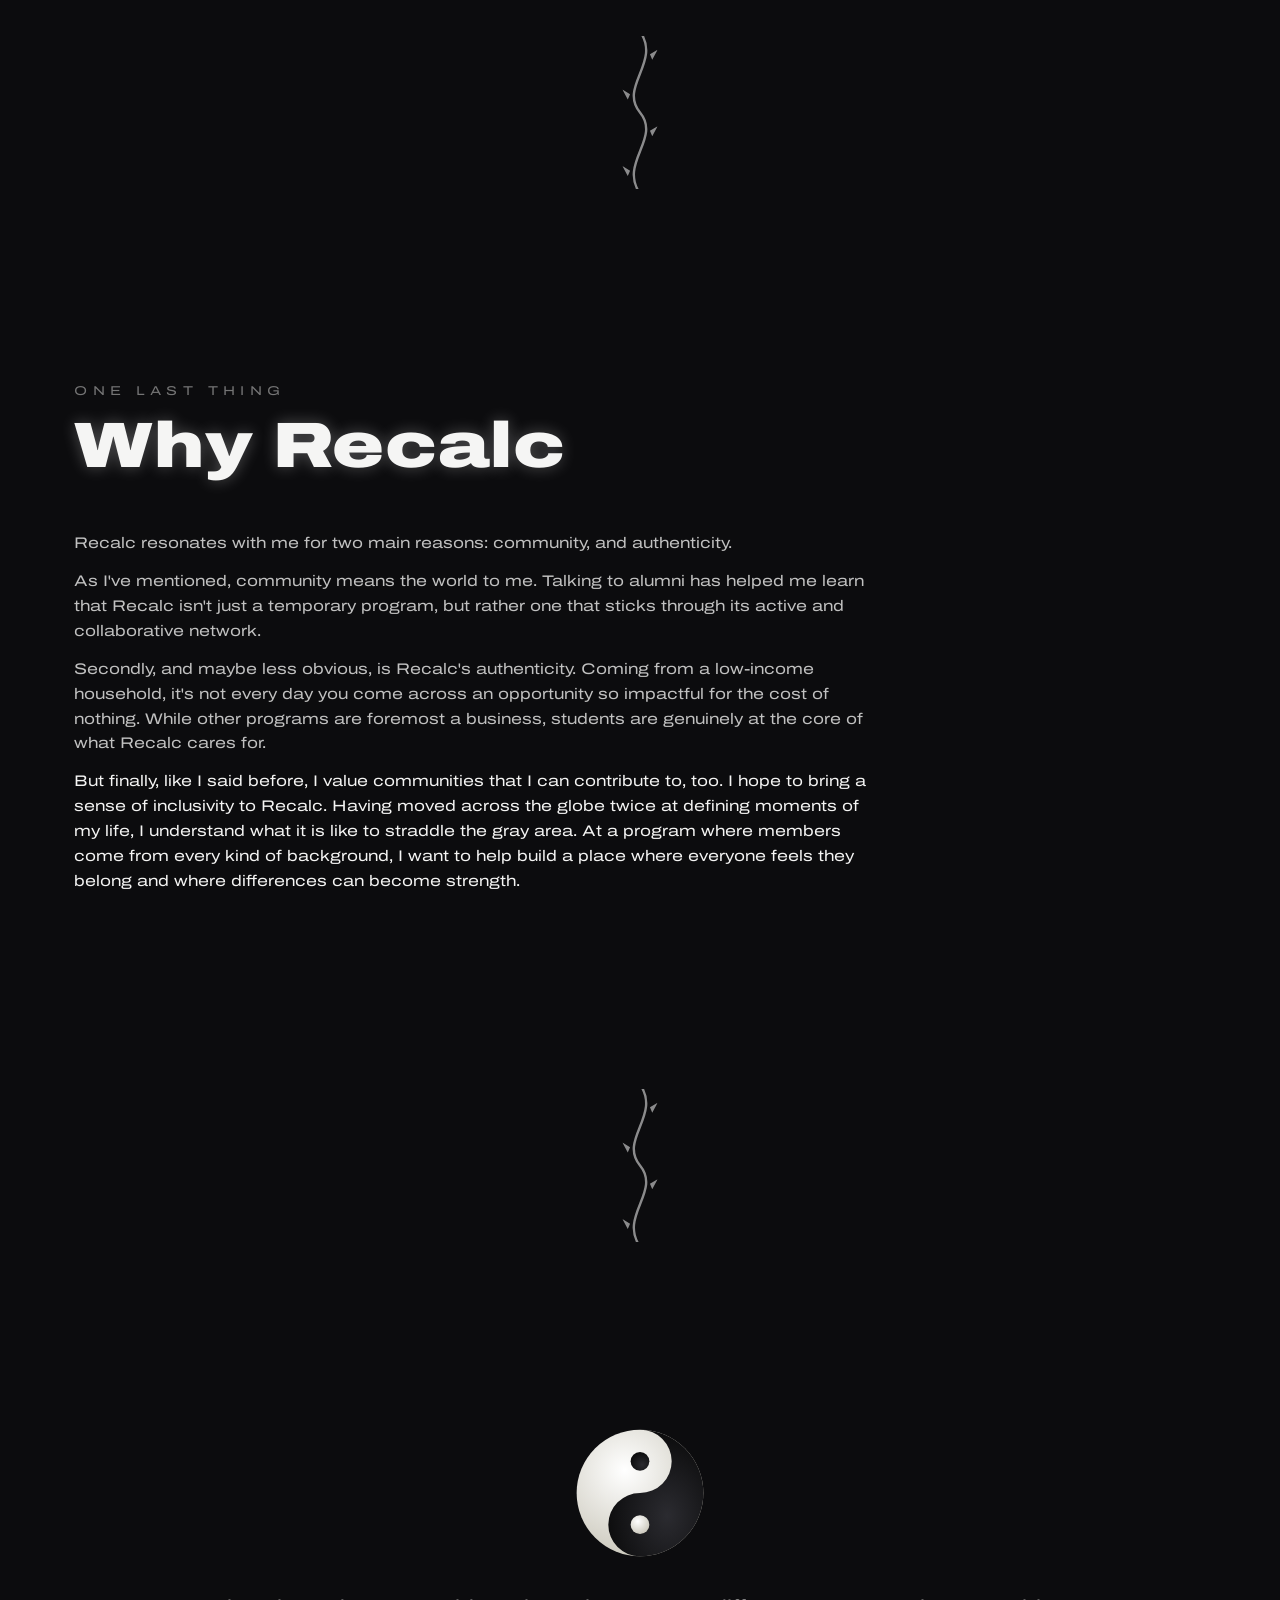
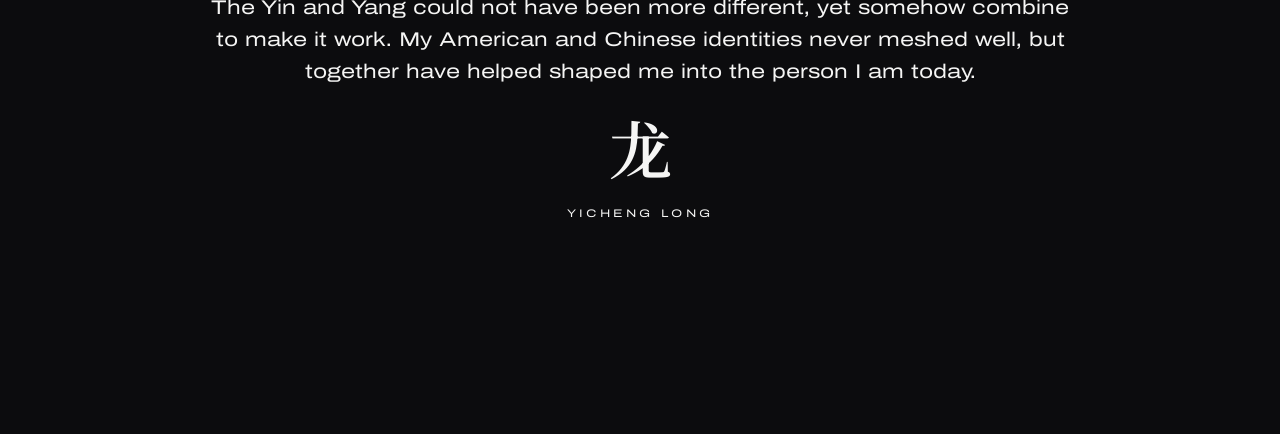
==== commit a49cec76: "Portrait loses its border; other photo borders 3px Co-Authored-By: Claude Sonnet 5 <noreply@anthropi" ====
--- a/index.html
+++ b/index.html
@@ -9,7 +9,7 @@
 <link rel="preconnect" href="https://fonts.gstatic.com" crossorigin />
 <link href="https://fonts.googleapis.com/css2?family=Archivo:ital,wdth,wght@0,62..125,100..900;1,62..125,100..900&display=swap" rel="stylesheet" />
 <link href="https://fonts.googleapis.com/css2?family=Noto+Serif+SC:wght@600&display=swap&text=%E9%BE%99" rel="stylesheet" />
-<link rel="stylesheet" href="chapters.css?v=1dbba2ef" />
+<link rel="stylesheet" href="chapters.css?v=ad399804" />
 <style>
   :root{
     --bg:#07070a;
--- a/chapters.css
+++ b/chapters.css
@@ -11,6 +11,7 @@
   --ph-gap:clamp(.5rem,1vw,.85rem);      /* space between neighbouring photos */
   --ph-overlap:clamp(1rem,3vh,1.8rem);   /* how far a photo cuts into the one above */
   --ph-drop:clamp(.2rem,1.5vh,1rem);    /* how far a photo steps down instead */
+  --ph-line:3px;                         /* the white hairline round each photo */
   --ph-ring:clamp(4px,.5vw,6px);         /* the margin left around an overlapping photo */
   --ink:#0c0c0e;
   --paper:#f5f5f4;
@@ -1218,8 +1219,7 @@
 
 
 /* one thin white hairline around every photo, drawn over the picture so it never changes a size or a gap */
-.pp::after, .np::after, .flip-photo::after, .intro-photo::after{
-  content:""; position:absolute; inset:0; border:1px solid rgba(255,255,255,.88); pointer-events:none;
-}
-.intro-photo{ position:relative; }
-.frame img.slot-photo{ border:1px solid rgba(255,255,255,.88); box-sizing:border-box; }
+.pp::after, .np::after, .flip-photo::after{
+  content:""; position:absolute; inset:0; border:var(--ph-line) solid rgba(255,255,255,.92); pointer-events:none;
+}
+.frame img.slot-photo{ border:var(--ph-line) solid rgba(255,255,255,.92); box-sizing:border-box; }
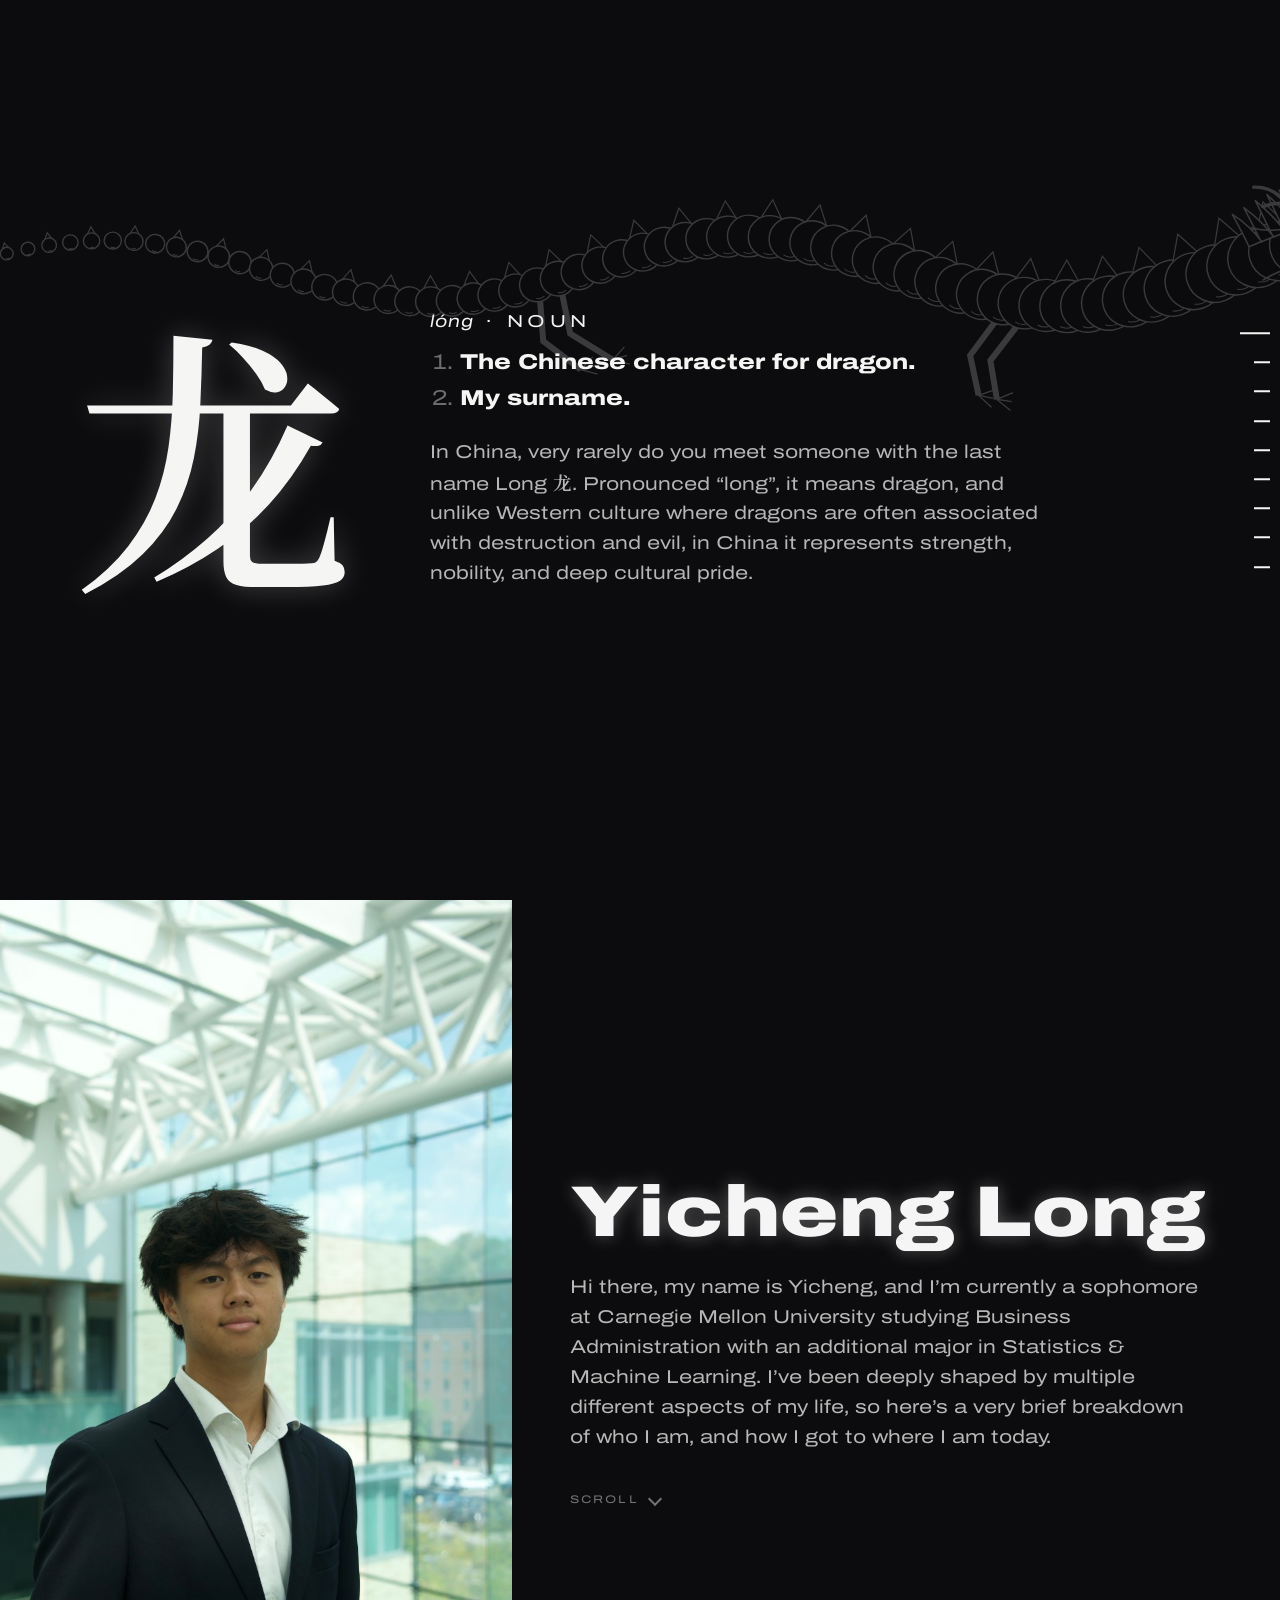
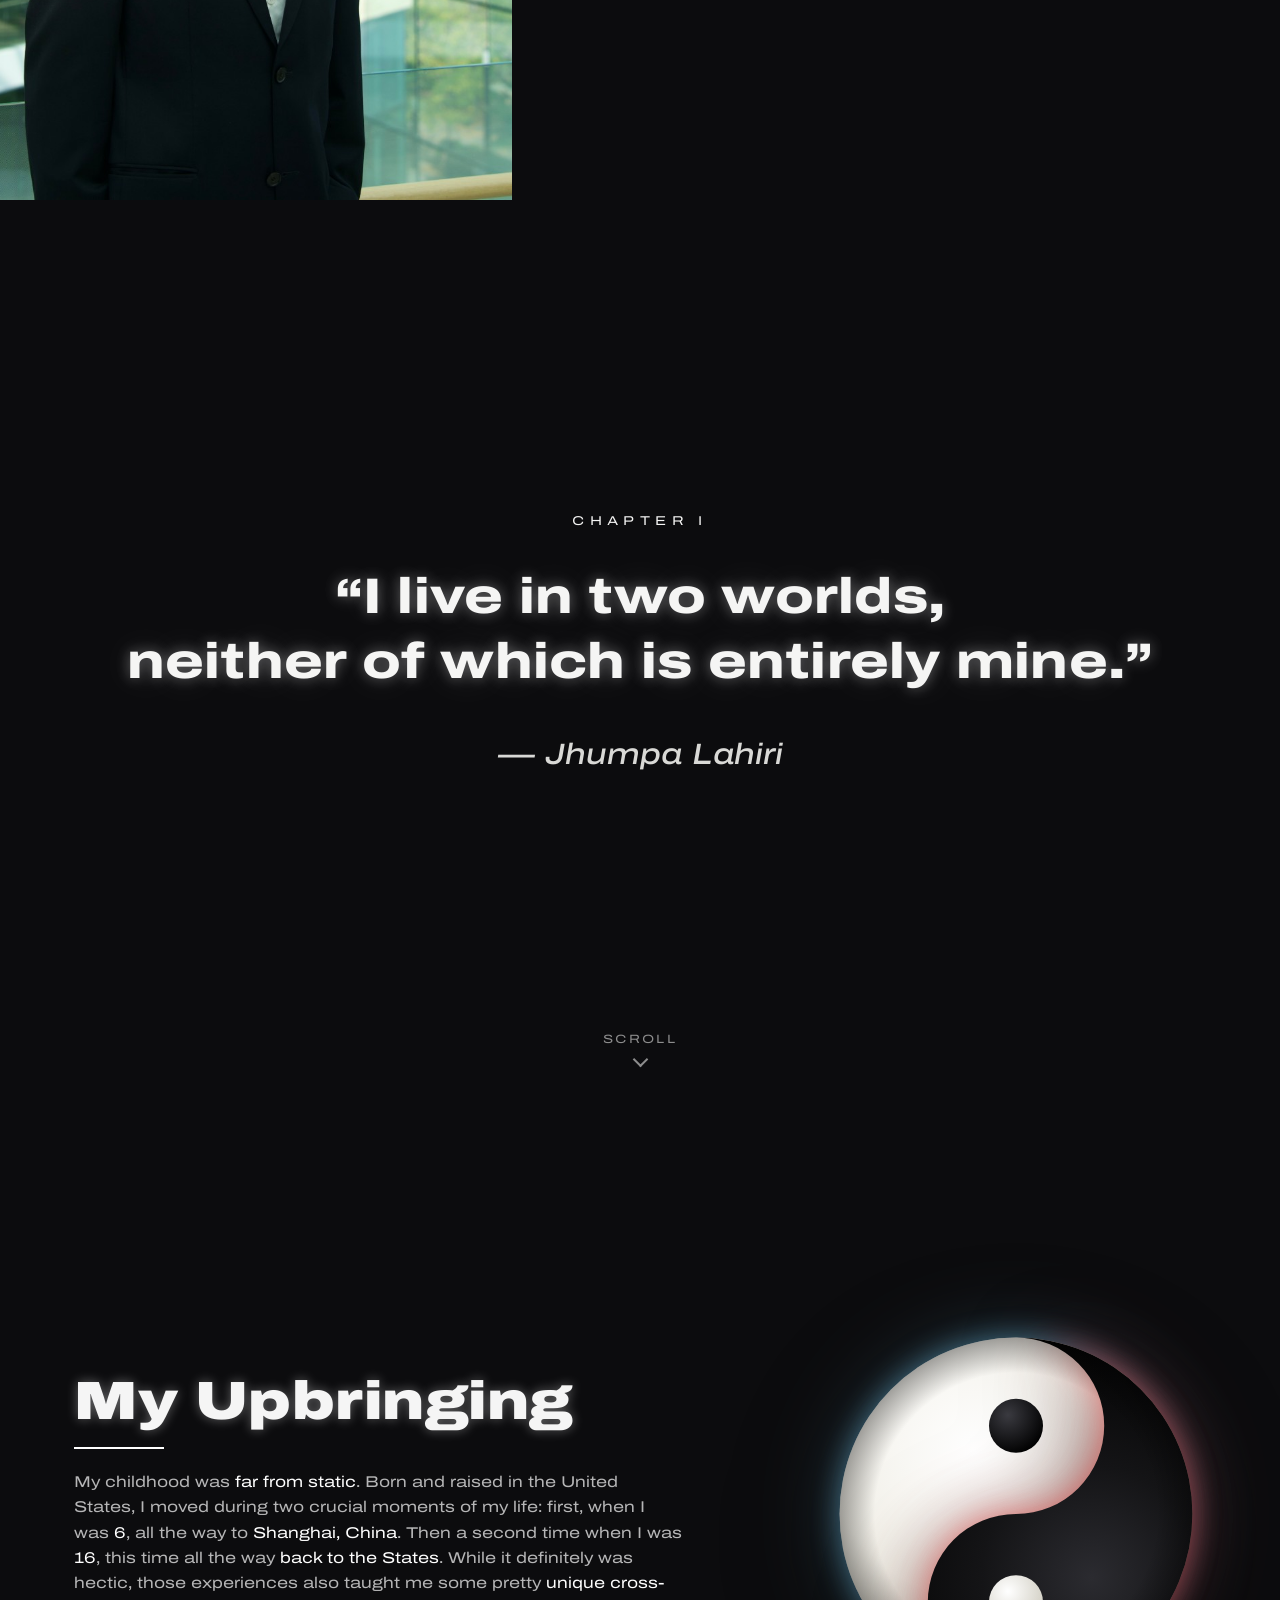
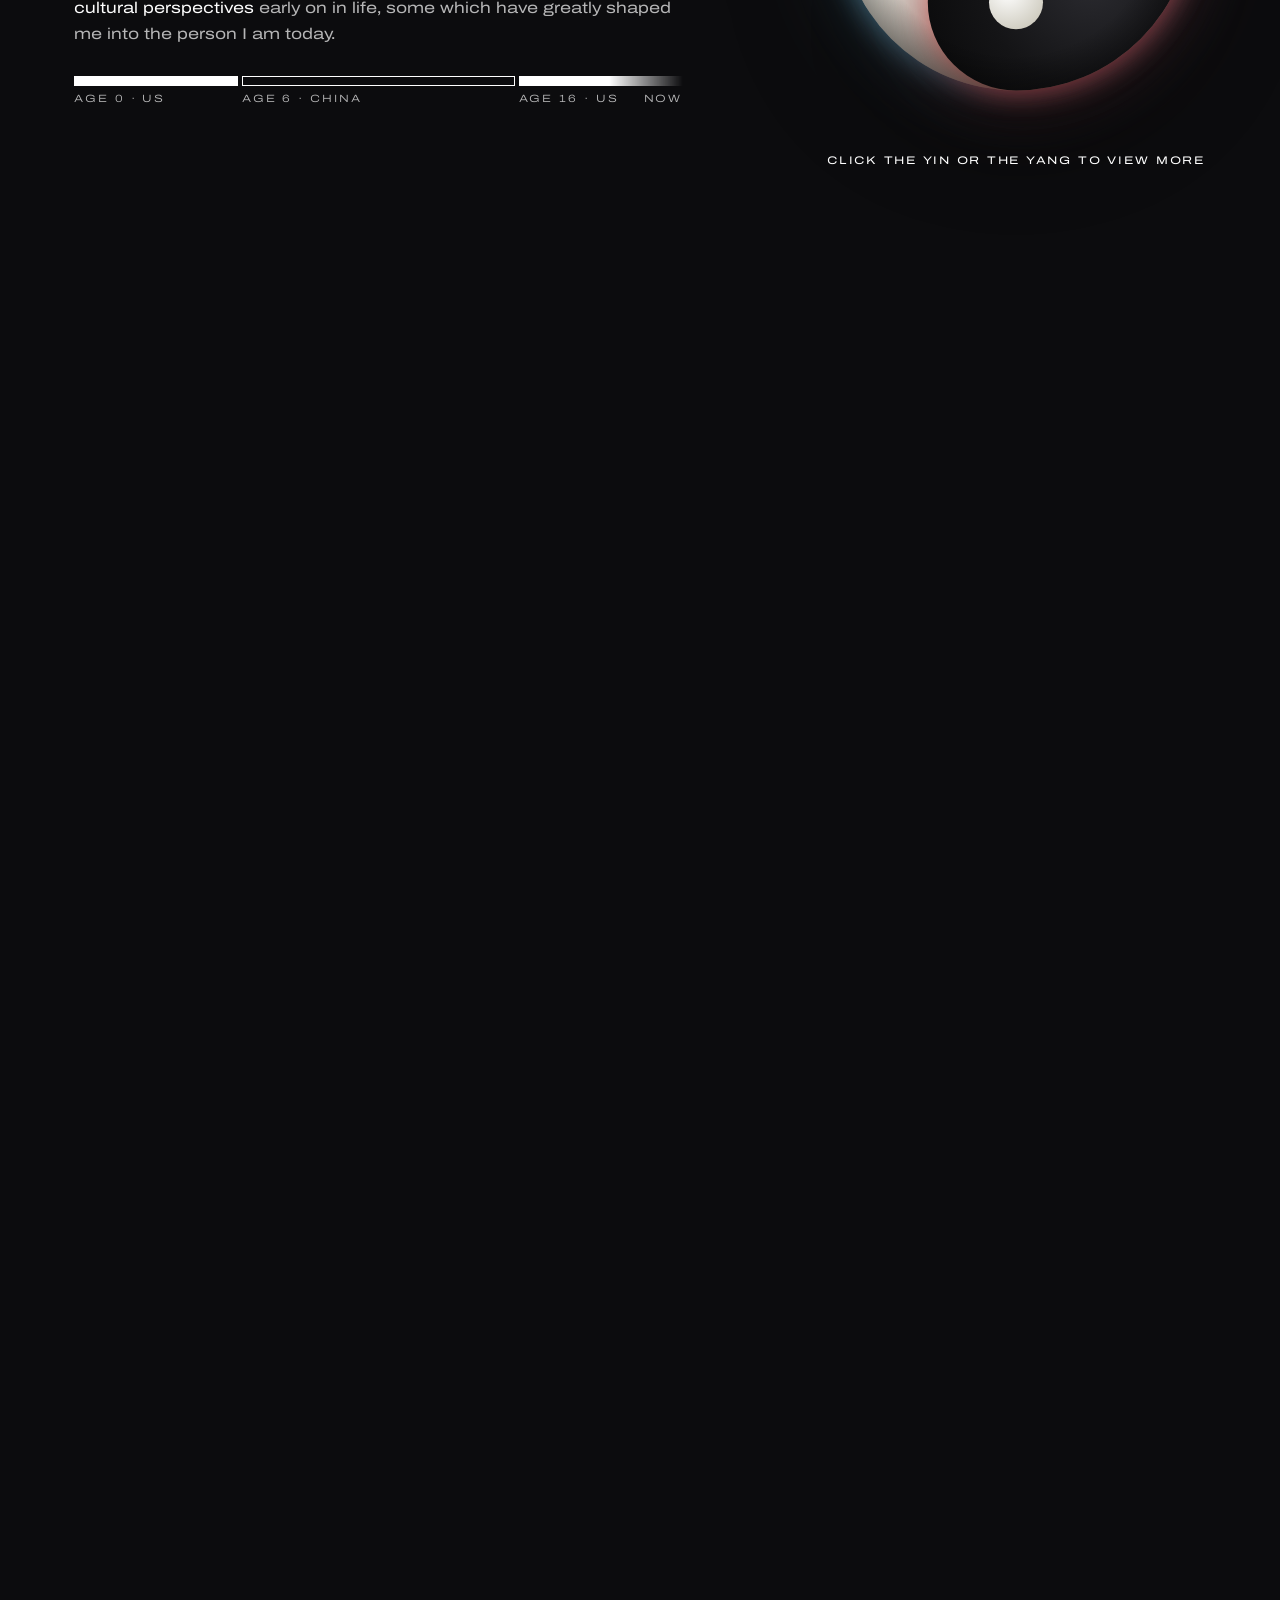
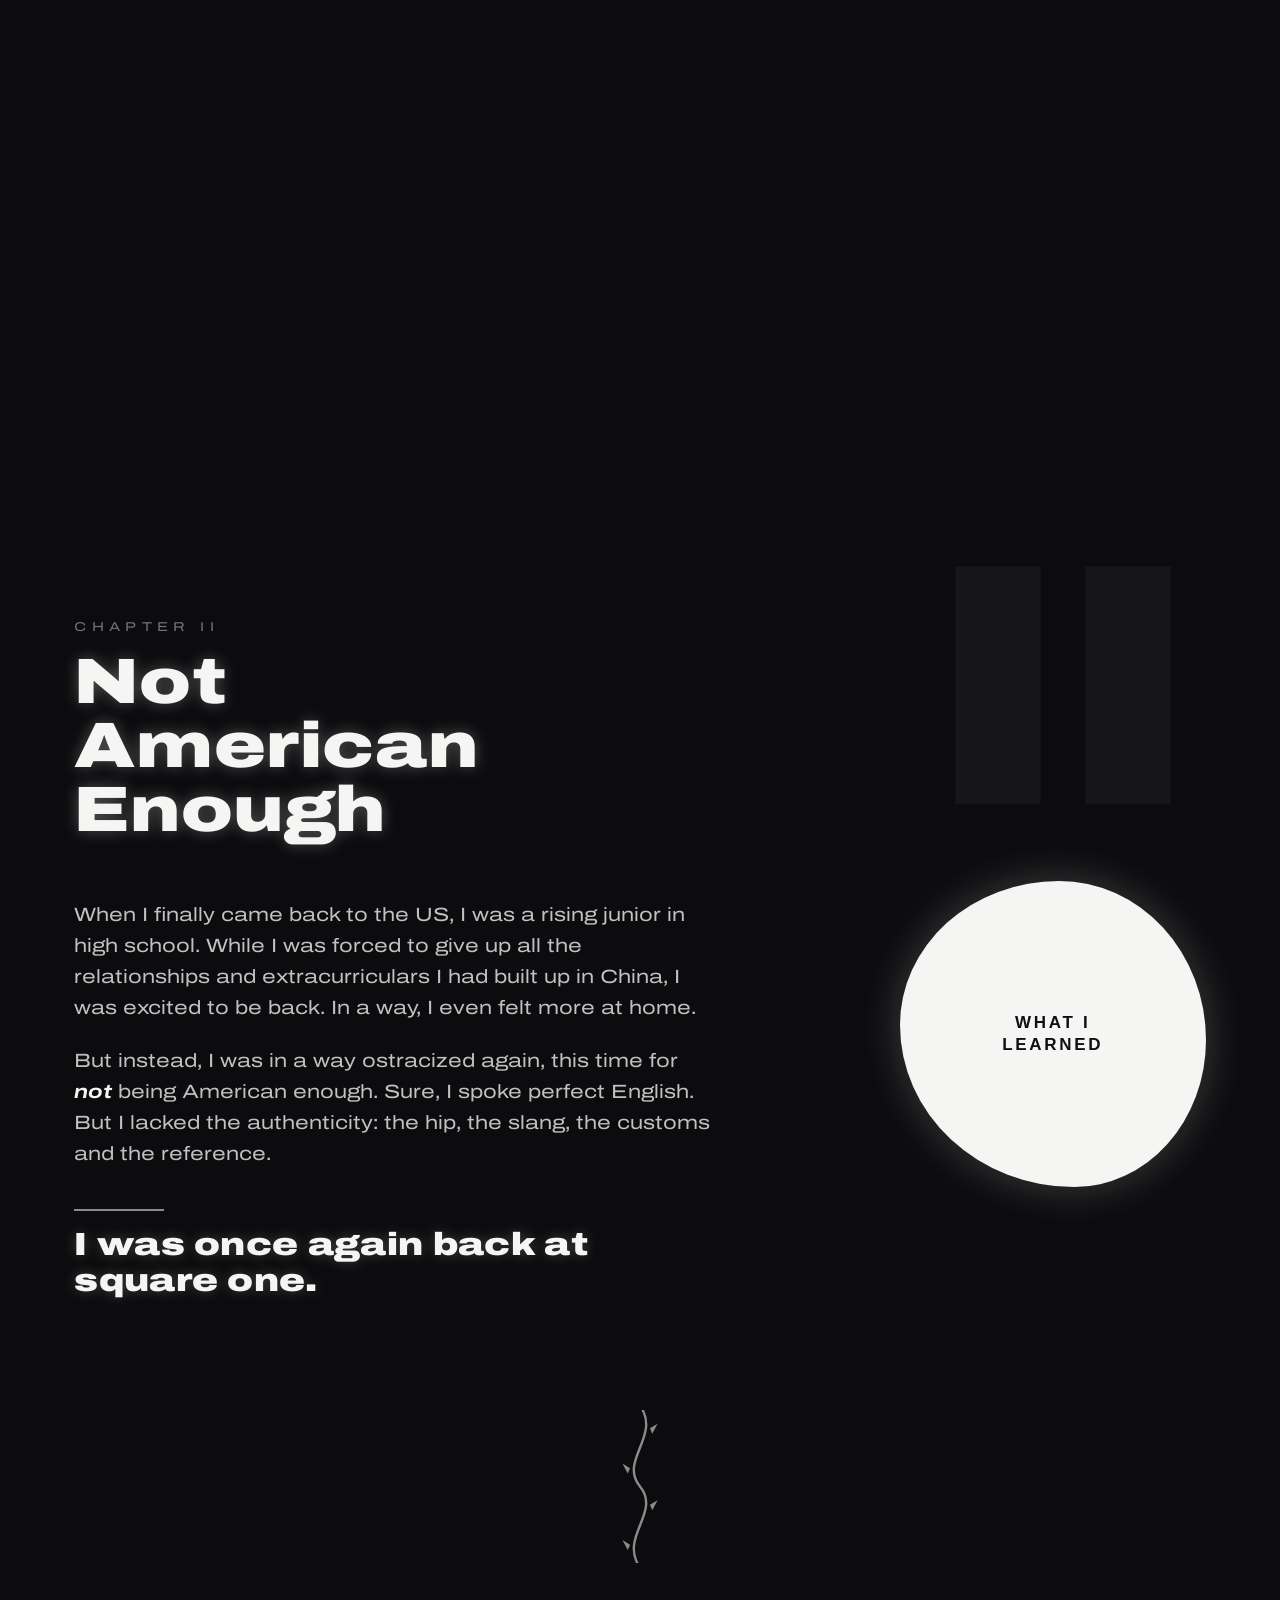
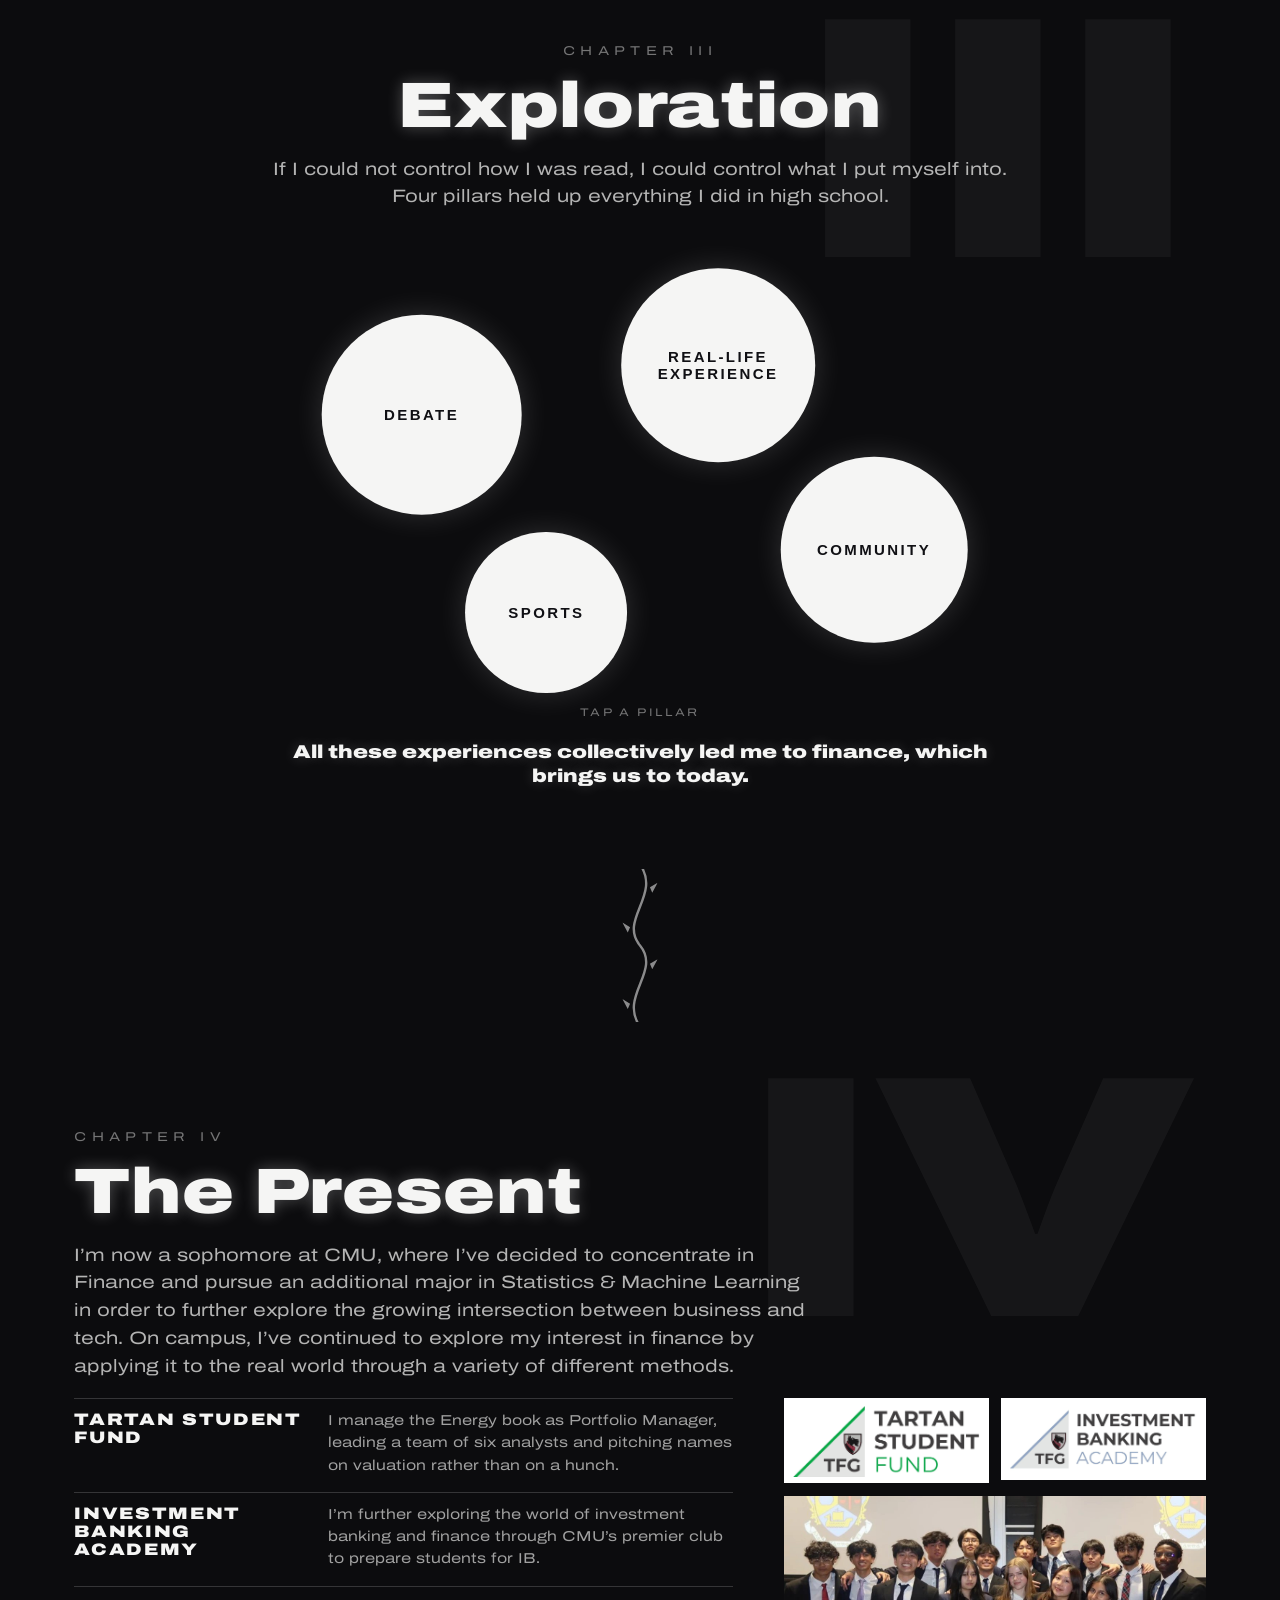
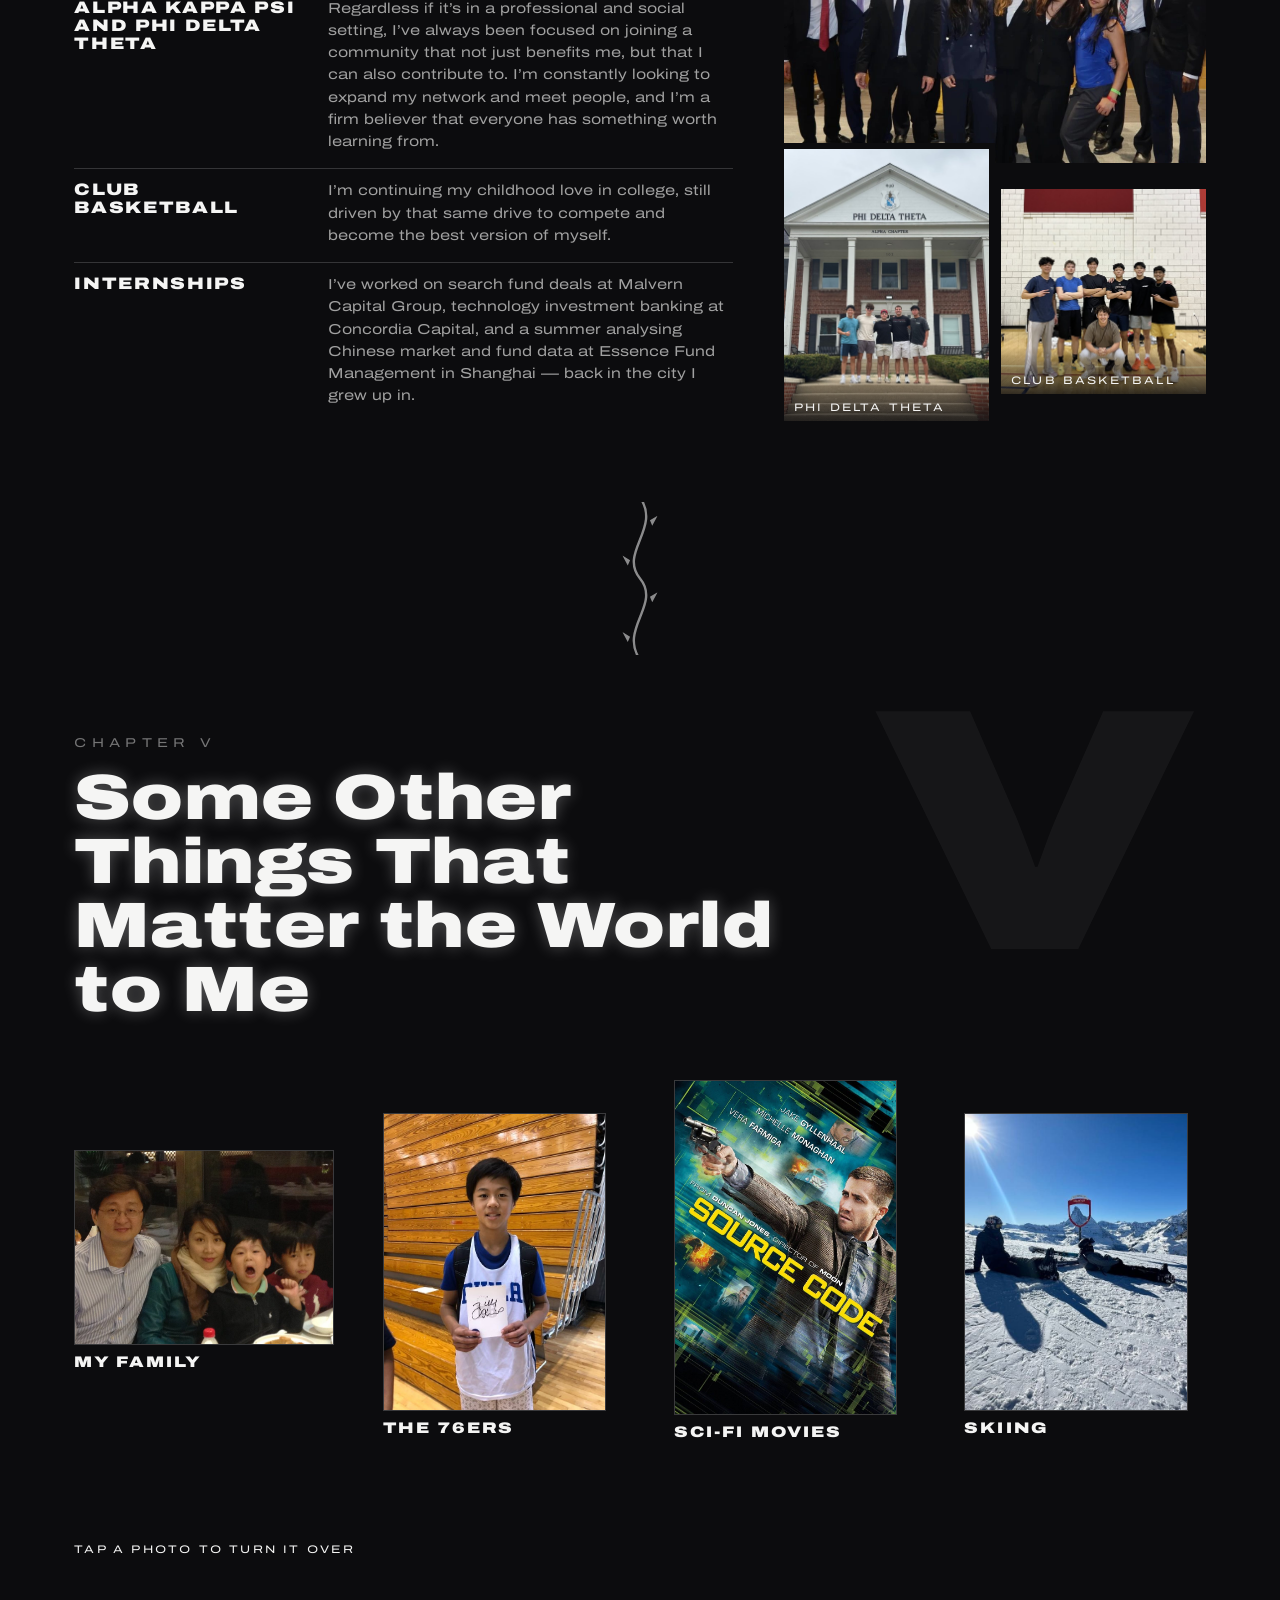
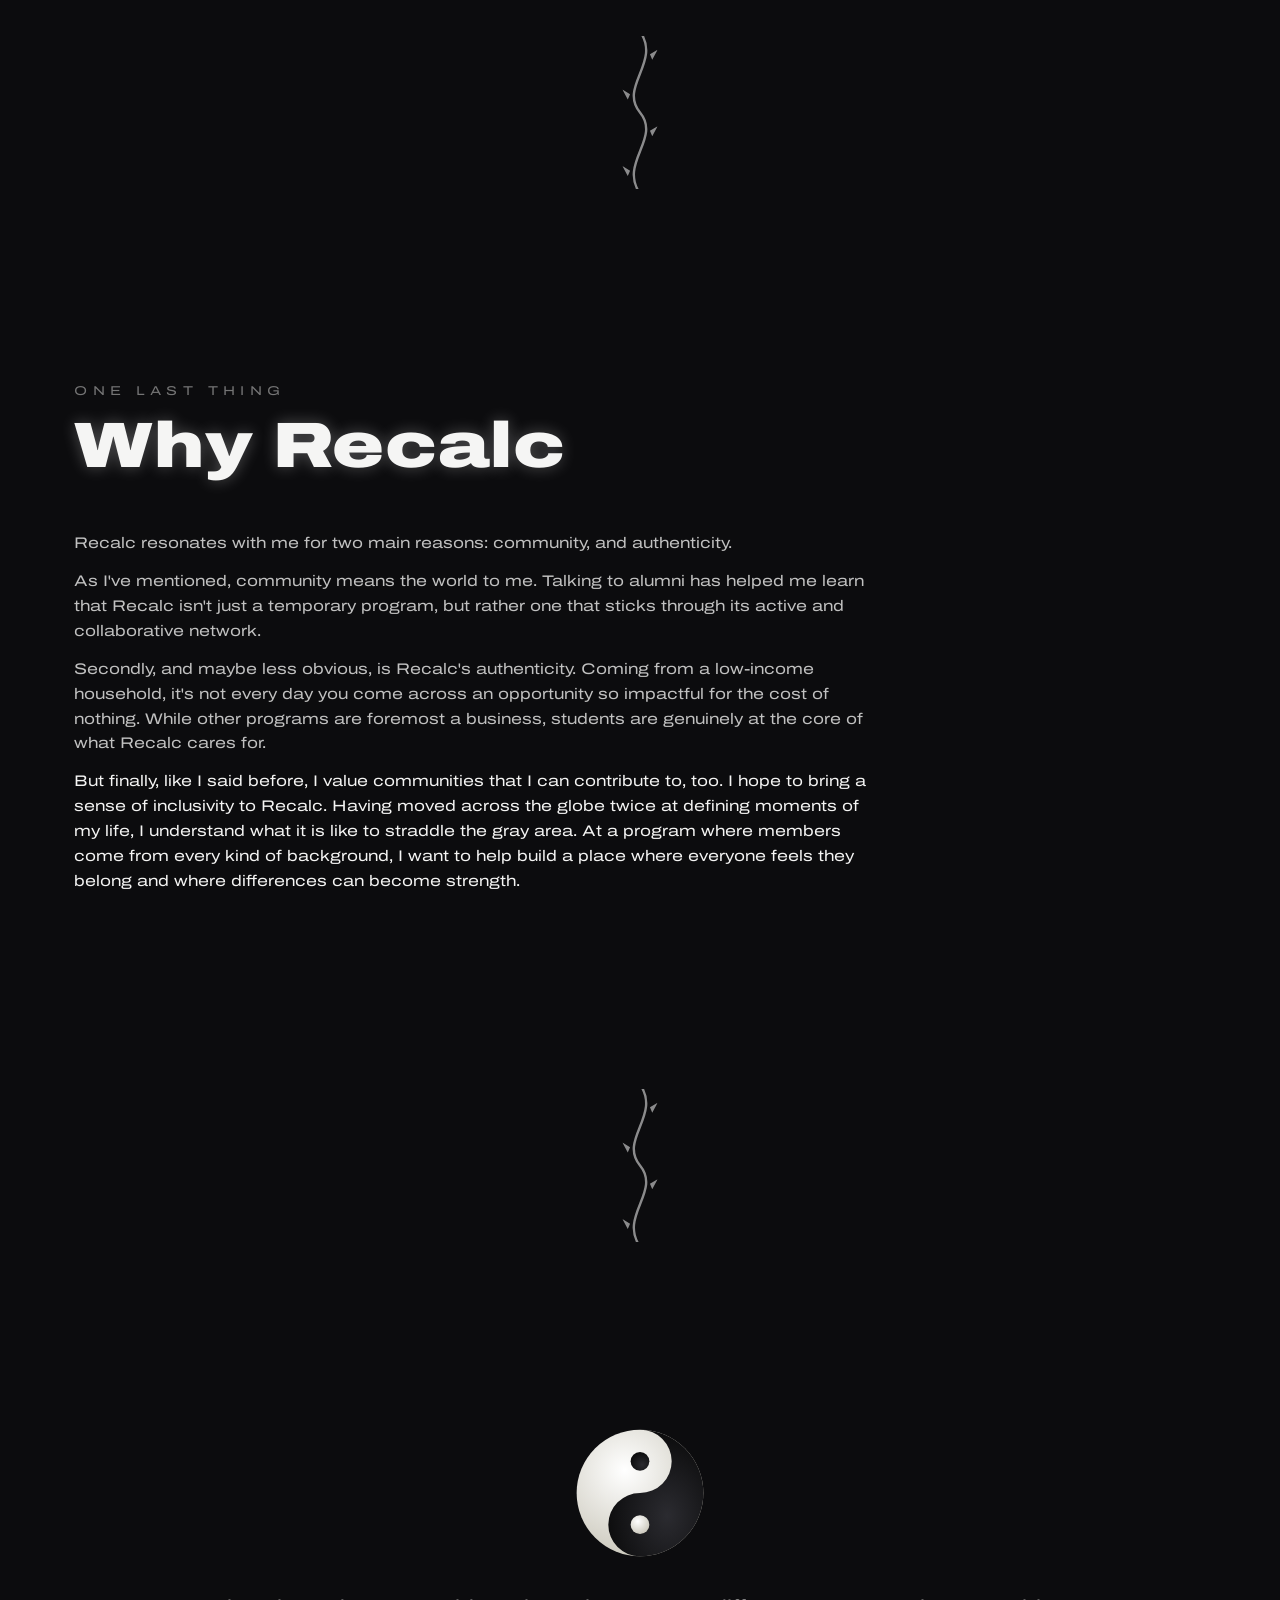
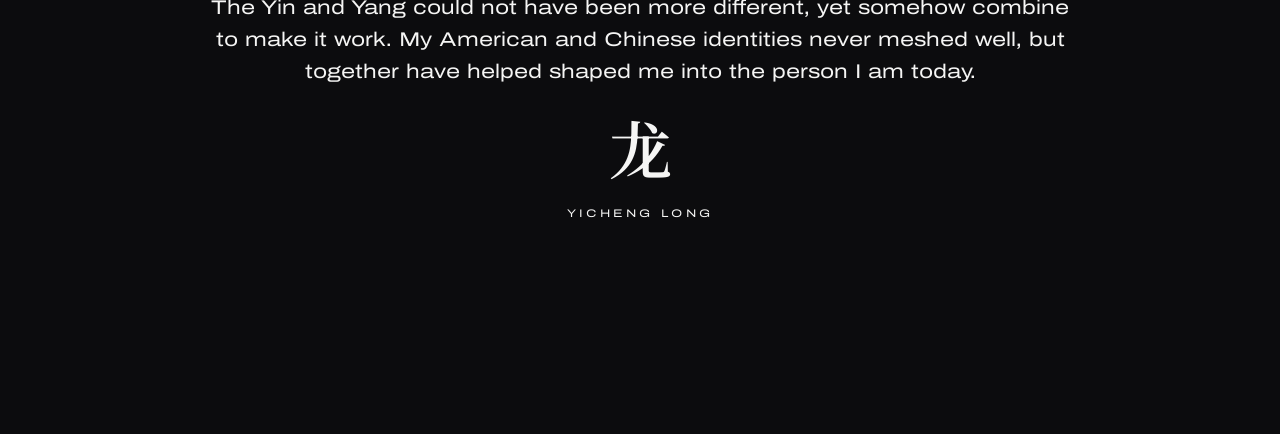
==== commit 366fe6f8: "Remove the white photo borders Co-Authored-By: Claude Sonnet 5 <noreply@anthropic.com>" ====
--- a/index.html
+++ b/index.html
@@ -9,7 +9,7 @@
 <link rel="preconnect" href="https://fonts.gstatic.com" crossorigin />
 <link href="https://fonts.googleapis.com/css2?family=Archivo:ital,wdth,wght@0,62..125,100..900;1,62..125,100..900&display=swap" rel="stylesheet" />
 <link href="https://fonts.googleapis.com/css2?family=Noto+Serif+SC:wght@600&display=swap&text=%E9%BE%99" rel="stylesheet" />
-<link rel="stylesheet" href="chapters.css?v=ad399804" />
+<link rel="stylesheet" href="chapters.css?v=bdcfba44" />
 <style>
   :root{
     --bg:#07070a;
--- a/chapters.css
+++ b/chapters.css
@@ -11,7 +11,6 @@
   --ph-gap:clamp(.5rem,1vw,.85rem);      /* space between neighbouring photos */
   --ph-overlap:clamp(1rem,3vh,1.8rem);   /* how far a photo cuts into the one above */
   --ph-drop:clamp(.2rem,1.5vh,1rem);    /* how far a photo steps down instead */
-  --ph-line:3px;                         /* the white hairline round each photo */
   --ph-ring:clamp(4px,.5vw,6px);         /* the margin left around an overlapping photo */
   --ink:#0c0c0e;
   --paper:#f5f5f4;
@@ -1152,6 +1151,7 @@
   display:block;
   width:100%;
   overflow:hidden;
+  border:1px solid var(--rule);
   background:#111114;
 }
 .flip-photo img{ position:absolute; inset:0; width:100%; height:100%; object-fit:cover; display:block; }
@@ -1218,8 +1218,3 @@
 @media (max-width:640px){ .frame img.slot-photo{ aspect-ratio:3/2; height:auto; } }
 
 
-/* one thin white hairline around every photo, drawn over the picture so it never changes a size or a gap */
-.pp::after, .np::after, .flip-photo::after{
-  content:""; position:absolute; inset:0; border:var(--ph-line) solid rgba(255,255,255,.92); pointer-events:none;
-}
-.frame img.slot-photo{ border:var(--ph-line) solid rgba(255,255,255,.92); box-sizing:border-box; }
